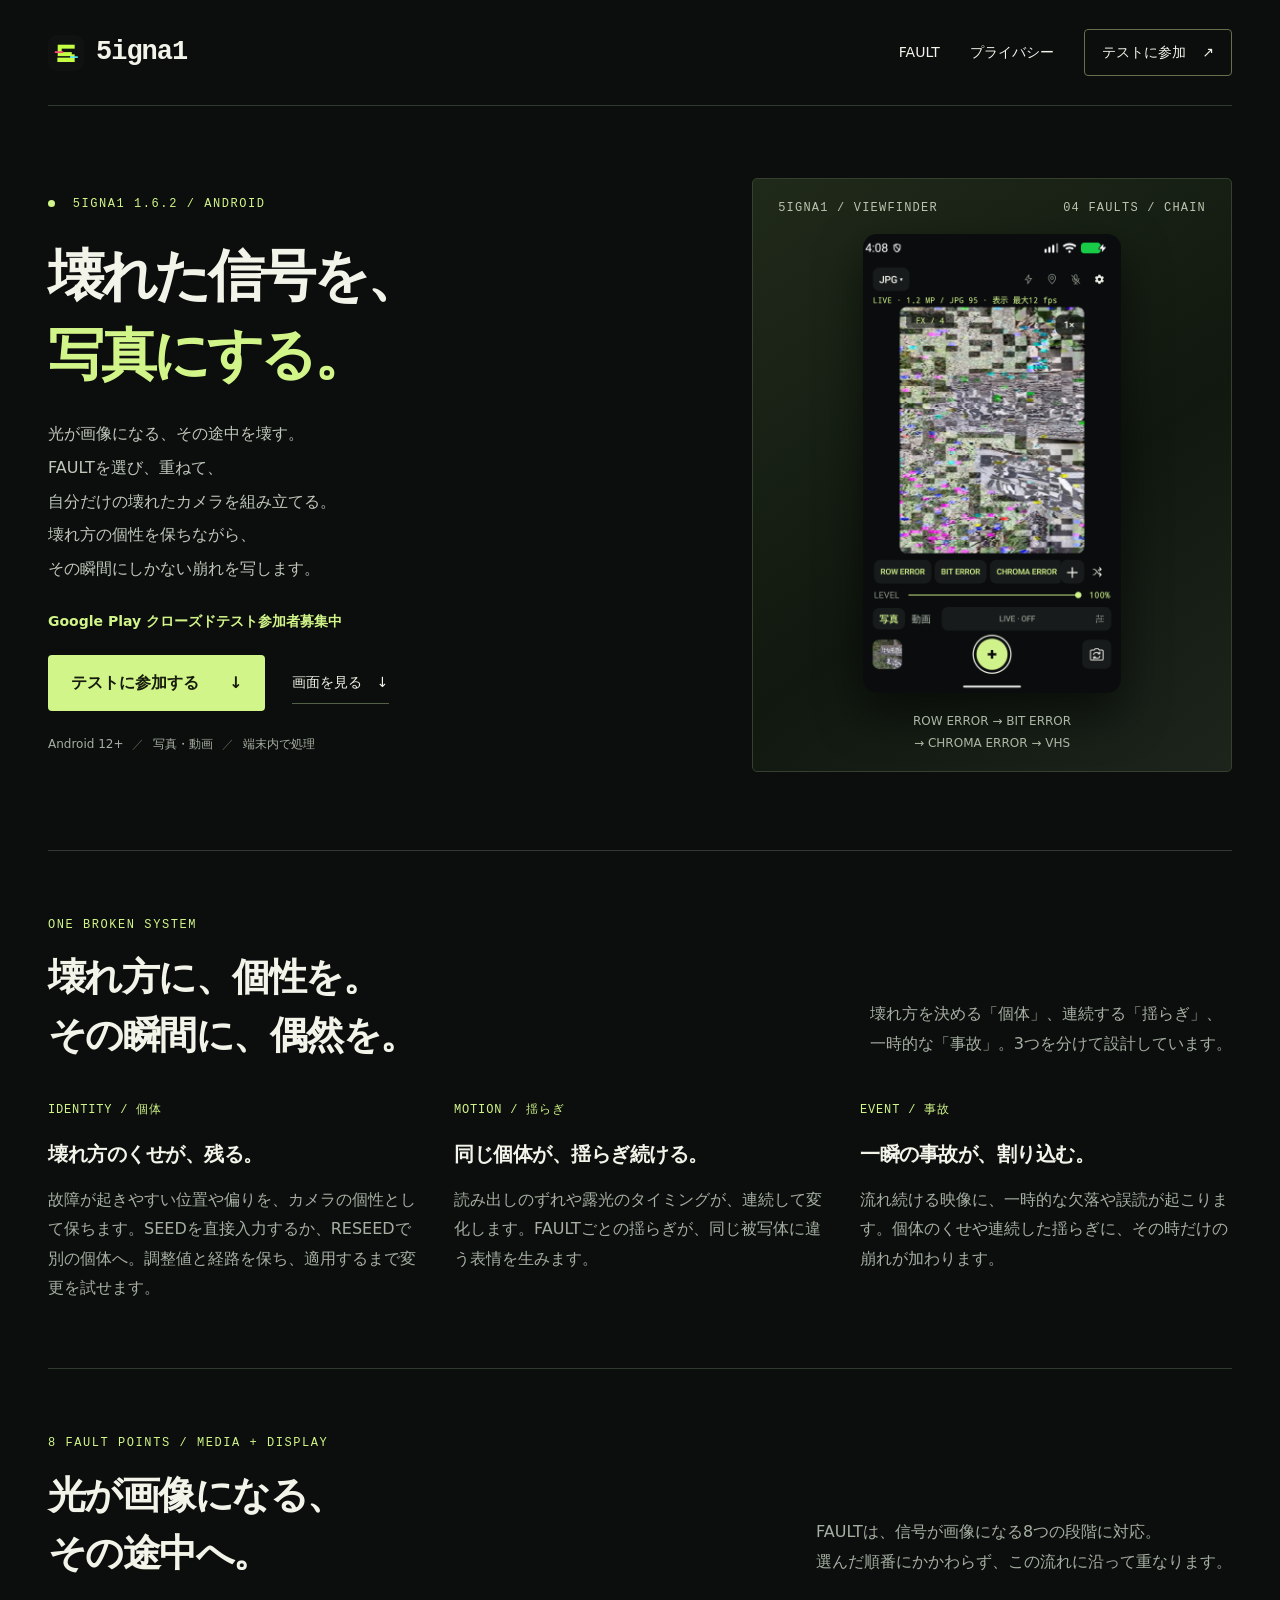
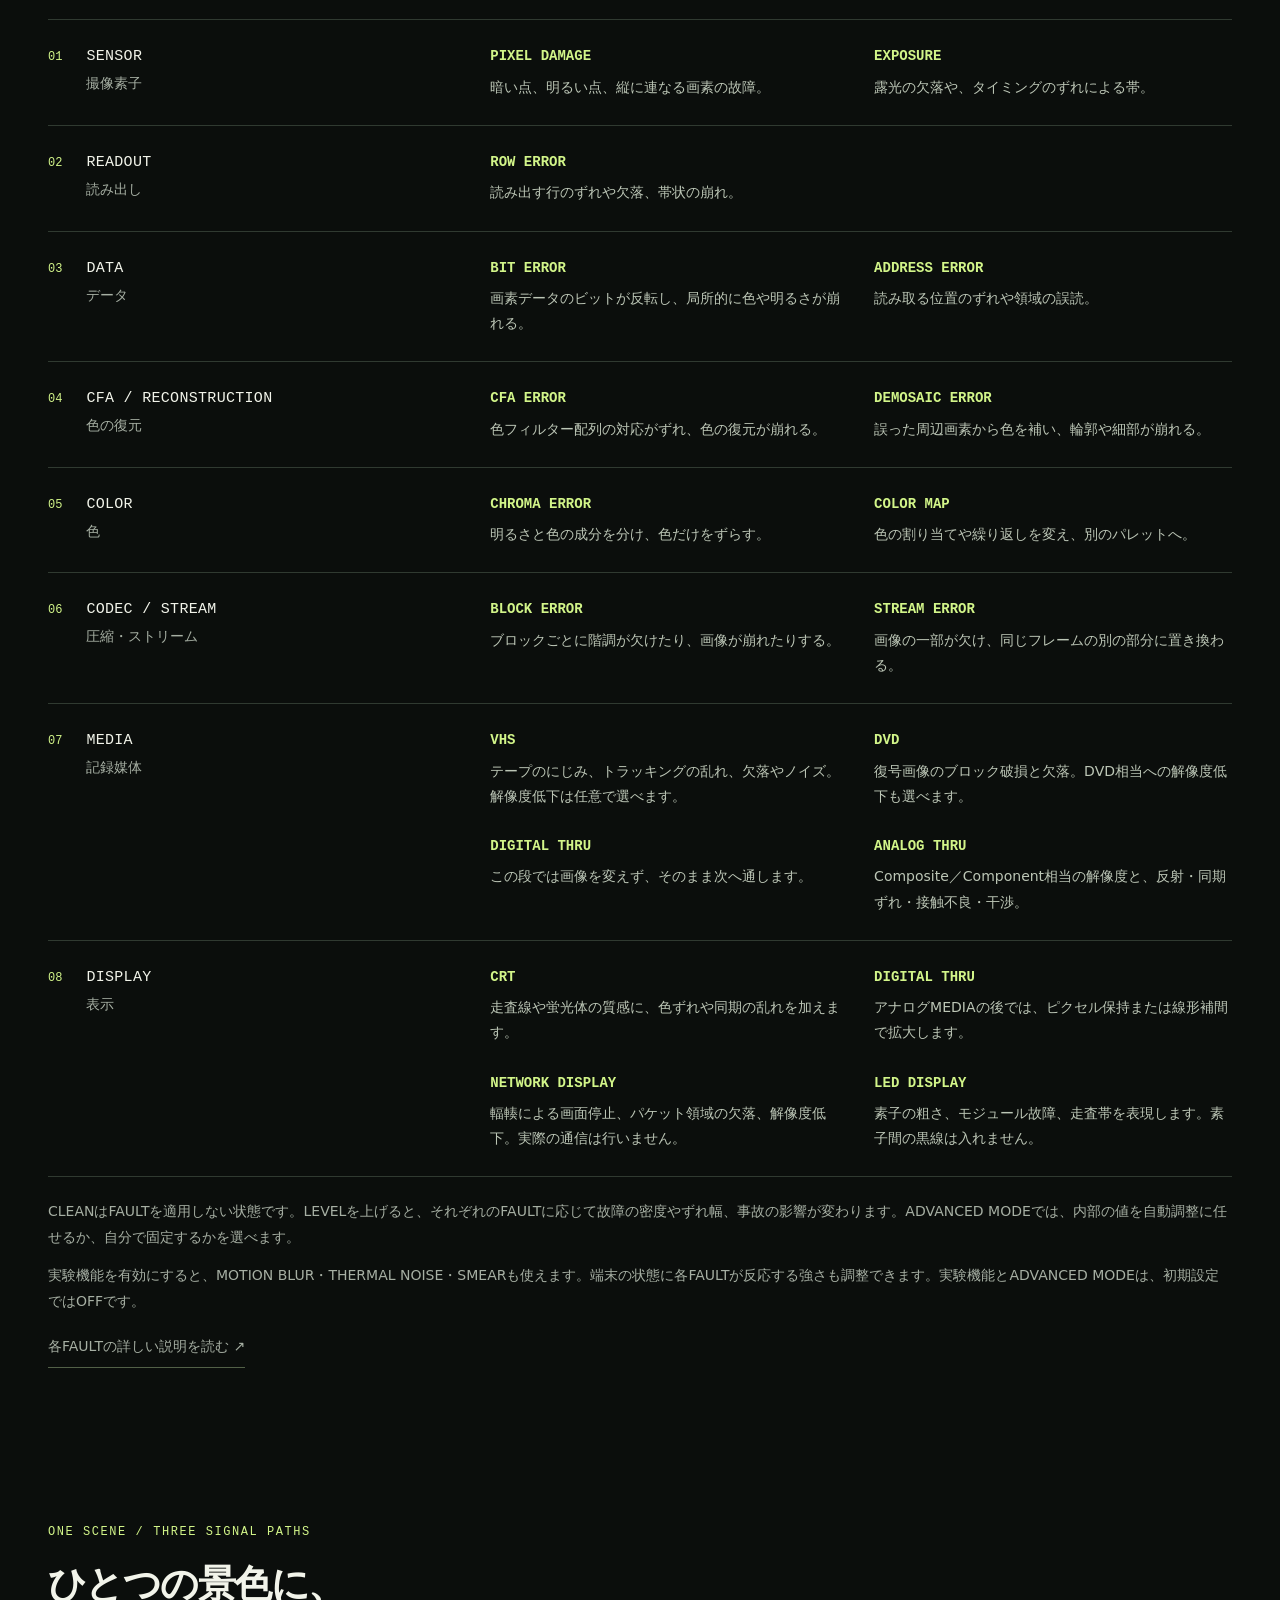
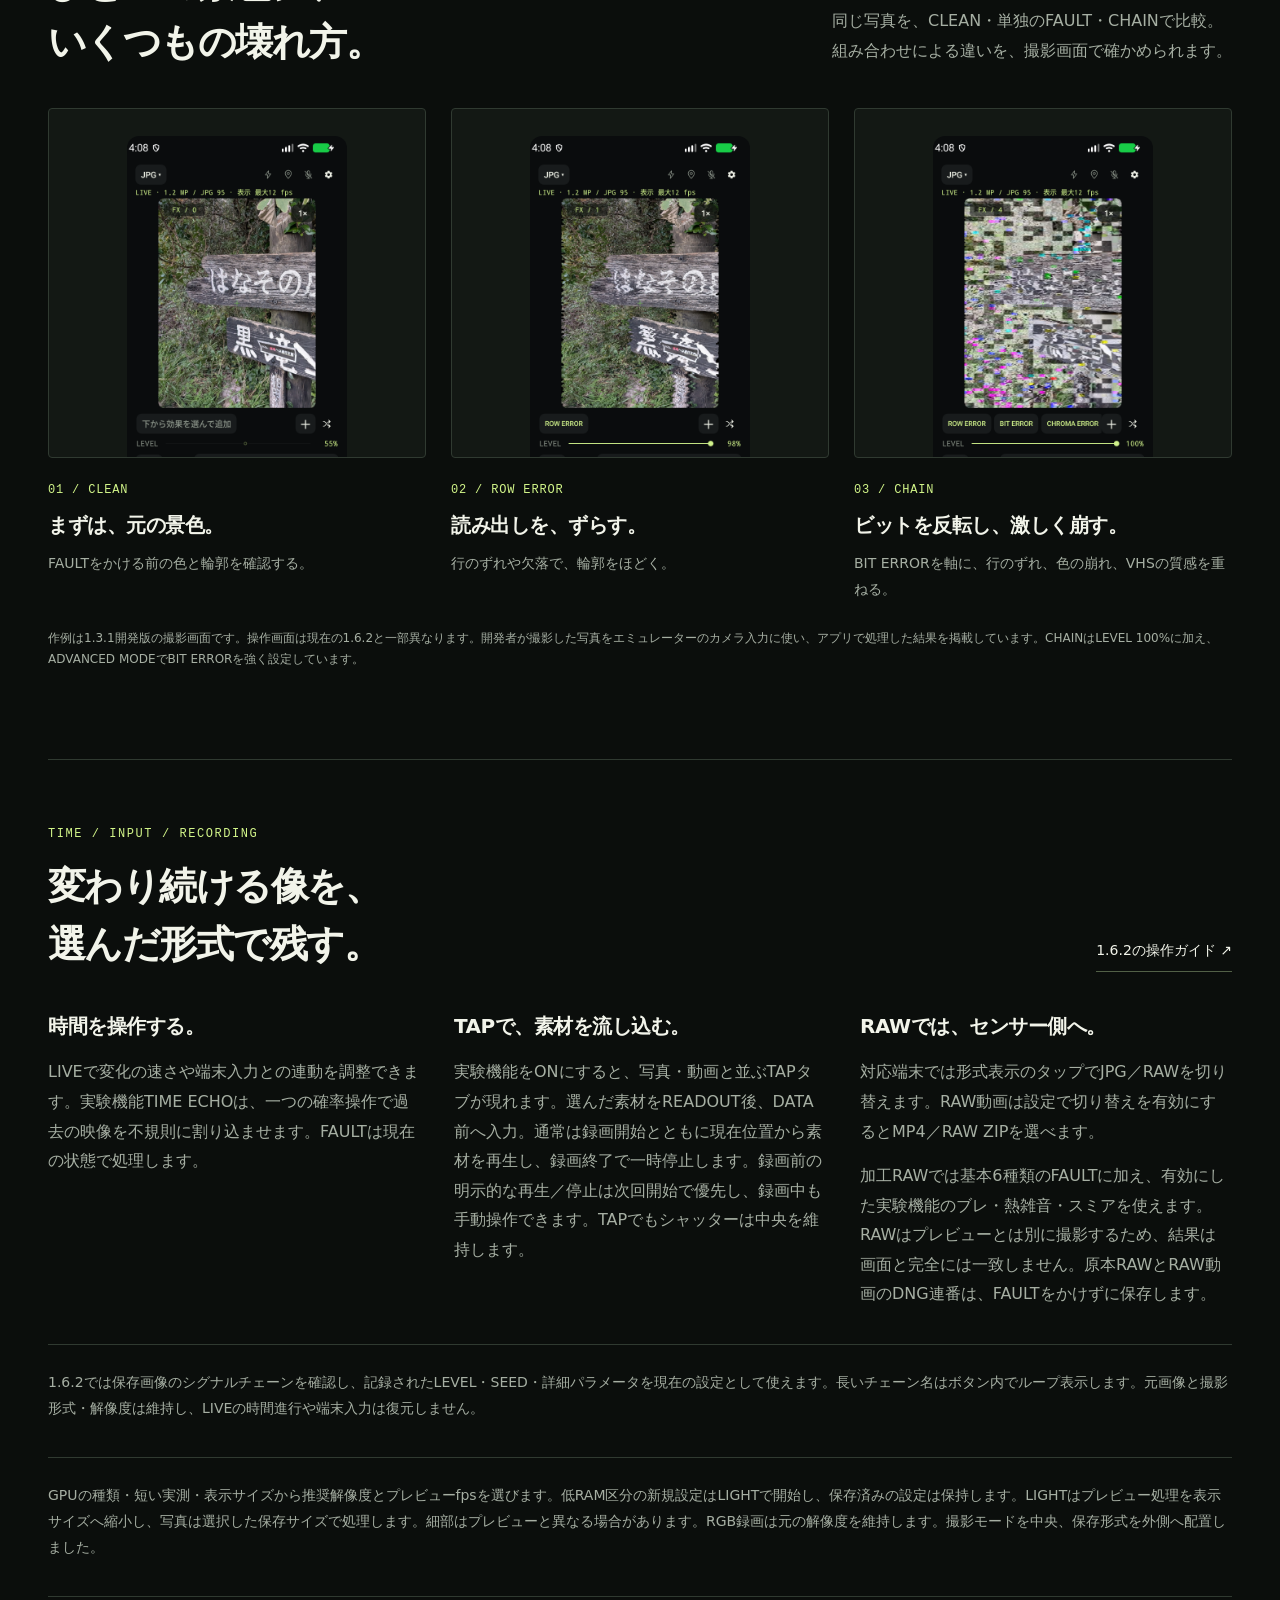
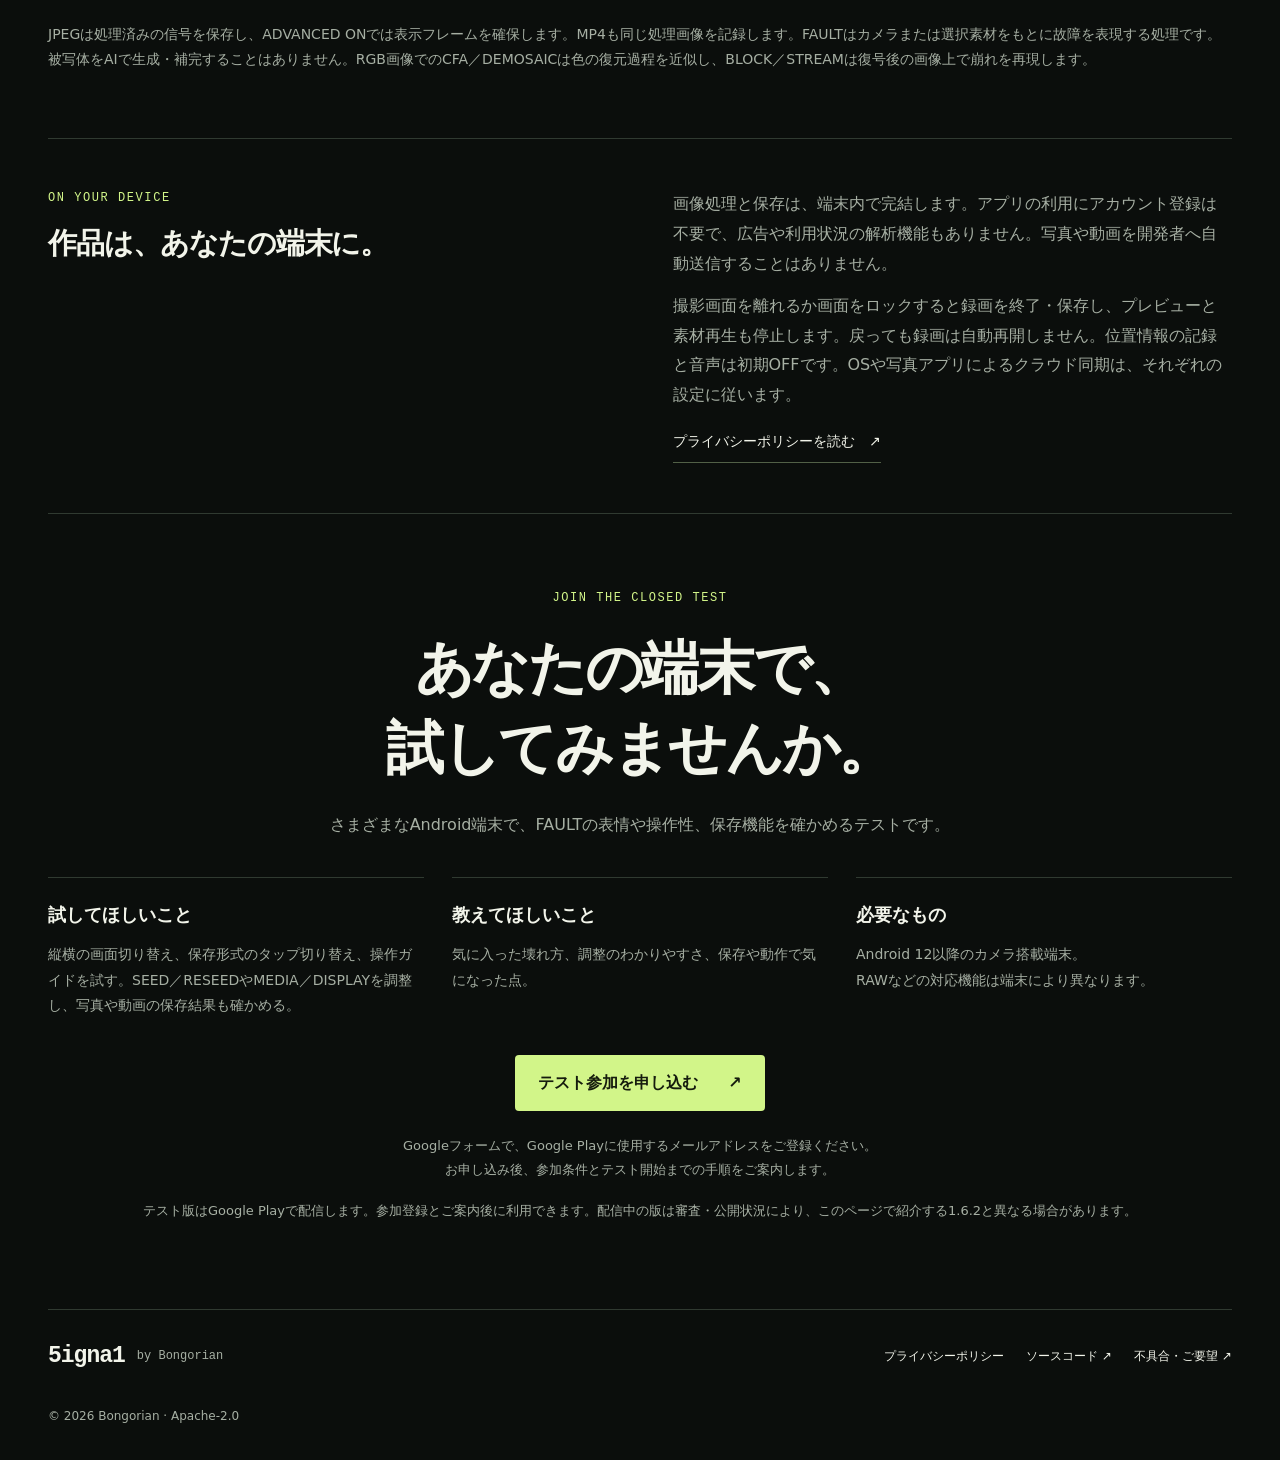
==== index.html @ 90adf9b1 "Update site for 1.6.2 saved signal reuse" ====
<!doctype html>
<html lang="ja">
<head>
<meta charset="utf-8"><meta name="viewport" content="width=device-width, initial-scale=1">
<title>5igna1 — グリッチカメラのテスター募集</title>
<meta name="description" content="5igna1は、光が画像になる過程の故障を組み合わせ、一瞬の崩れを写すAndroidカメラ。TAP素材入力、TIME ECHO、MEDIA／DISPLAYのモデルで、時間とともに変わる表情。Google Playクローズドテスト参加者募集中。">
<meta name="theme-color" content="#0b0e0c"><meta name="color-scheme" content="dark">
<link rel="canonical" href="https://bongorian.github.io/5igna1-release/"><link rel="icon" href="assets/icon.png">
<meta property="og:type" content="website"><meta property="og:locale" content="ja_JP"><meta property="og:title" content="5igna1 — グリッチカメラのテスター募集"><meta property="og:description" content="壊れた信号を、写真にする。FAULTを組み合わせ、一瞬の崩れを写すAndroidカメラ。クローズドテスト参加者募集中。"><meta property="og:url" content="https://bongorian.github.io/5igna1-release/">
<link rel="stylesheet" href="assets/site.css">
</head>
<body>
<a class="skip" href="#main">本文へ移動</a>
<header class="header wrap"><a class="brand" href="./" aria-label="5igna1 ホーム"><img src="assets/icon.png" width="36" height="36" alt=""><span>5igna1</span></a><nav aria-label="メインナビゲーション"><a href="#faults">FAULT</a><a href="privacy/">プライバシー</a><a class="nav-download" href="#join">テストに参加 <span aria-hidden="true">↗</span></a></nav></header>
<main id="main">
<section class="hero wrap" aria-labelledby="headline">
<div class="hero-copy"><p class="eyebrow"><span class="signal-dot" aria-hidden="true"></span> 5IGNA1 1.6.2 / ANDROID</p><h1 id="headline">壊れた信号を、<br><span>写真にする。</span></h1><p class="lead">光が画像になる、その途中を壊す。<br>FAULTを選び、重ねて、<br>自分だけの壊れたカメラを組み立てる。<br>壊れ方の個性を保ちながら、<br>その瞬間にしかない崩れを写します。</p><p class="recruit-intro">Google Play クローズドテスト参加者募集中</p><div class="hero-actions"><a class="button primary" href="#join">テストに参加する <span aria-hidden="true">↓</span></a><a class="text-link" href="#look">画面を見る <span aria-hidden="true">↓</span></a></div><p class="micro">Android 12+ <span>／</span> 写真・動画 <span>／</span> 端末内で処理</p></div>
<figure class="hero-visual"><div class="capture-label"><span>5IGNA1 / VIEWFINDER</span><span>04 FAULTS / CHAIN</span></div><img class="hero-screen" src="assets/03-chain.png" width="1080" height="1920" alt="5igna1の撮影画面。木製の案内板の写真にROW ERROR、BIT ERROR、CHROMA ERROR、VHSを重ね、色と輪郭が激しく崩れている" fetchpriority="high"><figcaption><span>ROW ERROR → BIT ERROR</span><br><span>→ CHROMA ERROR → VHS</span></figcaption></figure>
</section>
<section id="concept" class="concept wrap" aria-labelledby="concept-title"><div class="section-heading"><div><p class="eyebrow">ONE BROKEN SYSTEM</p><h2 id="concept-title">壊れ方に、個性を。<br>その瞬間に、偶然を。</h2></div><p>壊れ方を決める「個体」、連続する「揺らぎ」、<br>一時的な「事故」。3つを分けて設計しています。</p></div><div class="principles"><div><span class="shot-number">IDENTITY / 個体</span><h3>壊れ方のくせが、残る。</h3><p>故障が起きやすい位置や偏りを、カメラの個性として保ちます。SEEDを直接入力するか、RESEEDで別の個体へ。調整値と経路を保ち、適用するまで変更を試せます。</p></div><div><span class="shot-number">MOTION / 揺らぎ</span><h3>同じ個体が、揺らぎ続ける。</h3><p>読み出しのずれや露光のタイミングが、連続して変化します。FAULTごとの揺らぎが、同じ被写体に違う表情を生みます。</p></div><div><span class="shot-number">EVENT / 事故</span><h3>一瞬の事故が、割り込む。</h3><p>流れ続ける映像に、一時的な欠落や誤読が起こります。個体のくせや連続した揺らぎに、その時だけの崩れが加わります。</p></div></div></section><section id="faults" class="faults wrap" aria-labelledby="fault-title"><div class="section-heading"><div><p class="eyebrow">8 FAULT POINTS / MEDIA + DISPLAY</p><h2 id="fault-title">光が画像になる、<br>その途中へ。</h2></div><p>FAULTは、信号が画像になる8つの段階に対応。<br>選んだ順番にかかわらず、この流れに沿って重なります。</p></div><ol class="fault-list"><li><div class="fault-point"><span class="point-number">01</span><div><h3>SENSOR</h3><p>撮像素子</p></div></div><div class="fault-entries"><div class="fault-entry"><h4>PIXEL DAMAGE</h4><p>暗い点、明るい点、縦に連なる画素の故障。</p></div><div class="fault-entry"><h4>EXPOSURE</h4><p>露光の欠落や、タイミングのずれによる帯。</p></div></div></li><li><div class="fault-point"><span class="point-number">02</span><div><h3>READOUT</h3><p>読み出し</p></div></div><div class="fault-entries"><div class="fault-entry"><h4>ROW ERROR</h4><p>読み出す行のずれや欠落、帯状の崩れ。</p></div></div></li><li><div class="fault-point"><span class="point-number">03</span><div><h3>DATA</h3><p>データ</p></div></div><div class="fault-entries"><div class="fault-entry"><h4>BIT ERROR</h4><p>画素データのビットが反転し、局所的に色や明るさが崩れる。</p></div><div class="fault-entry"><h4>ADDRESS ERROR</h4><p>読み取る位置のずれや領域の誤読。</p></div></div></li><li><div class="fault-point"><span class="point-number">04</span><div><h3>CFA / RECONSTRUCTION</h3><p>色の復元</p></div></div><div class="fault-entries"><div class="fault-entry"><h4>CFA ERROR</h4><p>色フィルター配列の対応がずれ、色の復元が崩れる。</p></div><div class="fault-entry"><h4>DEMOSAIC ERROR</h4><p>誤った周辺画素から色を補い、輪郭や細部が崩れる。</p></div></div></li><li><div class="fault-point"><span class="point-number">05</span><div><h3>COLOR</h3><p>色</p></div></div><div class="fault-entries"><div class="fault-entry"><h4>CHROMA ERROR</h4><p>明るさと色の成分を分け、色だけをずらす。</p></div><div class="fault-entry"><h4>COLOR MAP</h4><p>色の割り当てや繰り返しを変え、別のパレットへ。</p></div></div></li><li><div class="fault-point"><span class="point-number">06</span><div><h3>CODEC / STREAM</h3><p>圧縮・ストリーム</p></div></div><div class="fault-entries"><div class="fault-entry"><h4>BLOCK ERROR</h4><p>ブロックごとに階調が欠けたり、画像が崩れたりする。</p></div><div class="fault-entry"><h4>STREAM ERROR</h4><p>画像の一部が欠け、同じフレームの別の部分に置き換わる。</p></div></div></li><li><div class="fault-point"><span class="point-number">07</span><div><h3>MEDIA</h3><p>記録媒体</p></div></div><div class="fault-entries"><div class="fault-entry"><h4>VHS</h4><p>テープのにじみ、トラッキングの乱れ、欠落やノイズ。解像度低下は任意で選べます。</p></div><div class="fault-entry"><h4>DVD</h4><p>復号画像のブロック破損と欠落。DVD相当への解像度低下も選べます。</p></div><div class="fault-entry"><h4>DIGITAL THRU</h4><p>この段では画像を変えず、そのまま次へ通します。</p></div><div class="fault-entry"><h4>ANALOG THRU</h4><p>Composite／Component相当の解像度と、反射・同期ずれ・接触不良・干渉。</p></div></div></li><li><div class="fault-point"><span class="point-number">08</span><div><h3>DISPLAY</h3><p>表示</p></div></div><div class="fault-entries"><div class="fault-entry"><h4>CRT</h4><p>走査線や蛍光体の質感に、色ずれや同期の乱れを加えます。</p></div><div class="fault-entry"><h4>DIGITAL THRU</h4><p>アナログMEDIAの後では、ピクセル保持または線形補間で拡大します。</p></div><div class="fault-entry"><h4>NETWORK DISPLAY</h4><p>輻輳による画面停止、パケット領域の欠落、解像度低下。実際の通信は行いません。</p></div><div class="fault-entry"><h4>LED DISPLAY</h4><p>素子の粗さ、モジュール故障、走査帯を表現します。素子間の黒線は入れません。</p></div></div></li></ol><div class="fault-notes"><p>CLEANはFAULTを適用しない状態です。LEVELを上げると、それぞれのFAULTに応じて故障の密度やずれ幅、事故の影響が変わります。ADVANCED MODEでは、内部の値を自動調整に任せるか、自分で固定するかを選べます。</p><p>実験機能を有効にすると、MOTION BLUR・THERMAL NOISE・SMEARも使えます。端末の状態に各FAULTが反応する強さも調整できます。実験機能とADVANCED MODEは、初期設定ではOFFです。</p><a class="text-link" href="https://github.com/Bongorian/5igna1-release/blob/main/docs/EFFECTS.ja.md">各FAULTの詳しい説明を読む ↗</a></div></section>
<section id="look" class="look wrap" aria-labelledby="look-title"><div class="section-heading"><div><p class="eyebrow">ONE SCENE / THREE SIGNAL PATHS</p><h2 id="look-title">ひとつの景色に、<br>いくつもの壊れ方。</h2></div><p>同じ写真を、CLEAN・単独のFAULT・CHAINで比較。<br>組み合わせによる違いを、撮影画面で確かめられます。</p></div><div class="shots">
<figure><div class="shot"><img src="assets/01-camera.png" width="1080" height="1920" loading="lazy" alt="FAULTを適用していないCLEANの撮影画面。草木に囲まれた木製の案内板"></div><figcaption><span class="shot-number">01 / CLEAN</span><h3>まずは、元の景色。</h3><p>FAULTをかける前の色と輪郭を確認する。</p></figcaption></figure>
<figure><div class="shot"><img src="assets/02-row.png" width="1080" height="1920" loading="lazy" alt="ROW ERRORで木製の案内板の文字や輪郭が横にずれた撮影画面"></div><figcaption><span class="shot-number">02 / ROW ERROR</span><h3>読み出しを、ずらす。</h3><p>行のずれや欠落で、輪郭をほどく。</p></figcaption></figure>
<figure><div class="shot"><img src="assets/03-chain.png" width="1080" height="1920" loading="lazy" alt="ROW ERRORにBIT ERROR、CHROMA ERROR、VHSを重ねた撮影画面"></div><figcaption><span class="shot-number">03 / CHAIN</span><h3>ビットを反転し、激しく崩す。</h3><p>BIT ERRORを軸に、行のずれ、色の崩れ、VHSの質感を重ねる。</p></figcaption></figure>
</div><p class="image-note">作例は1.3.1開発版の撮影画面です。操作画面は現在の1.6.2と一部異なります。開発者が撮影した写真をエミュレーターのカメラ入力に使い、アプリで処理した結果を掲載しています。CHAINはLEVEL 100%に加え、ADVANCED MODEでBIT ERRORを強く設定しています。</p></section>
<section id="recording" class="recording wrap" aria-labelledby="record-title"><div class="section-heading"><div><p class="eyebrow">TIME / INPUT / RECORDING</p><h2 id="record-title">変わり続ける像を、<br>選んだ形式で残す。</h2></div><a class="text-link" href="https://github.com/Bongorian/5igna1-release/blob/v1.6.2/docs/README.ja.md">1.6.2の操作ガイド ↗</a></div><div class="principles"><div><h3>時間を操作する。</h3><p>LIVEで変化の速さや端末入力との連動を調整できます。実験機能TIME ECHOは、一つの確率操作で過去の映像を不規則に割り込ませます。FAULTは現在の状態で処理します。</p></div><div><h3>TAPで、素材を流し込む。</h3><p>実験機能をONにすると、写真・動画と並ぶTAPタブが現れます。選んだ素材をREADOUT後、DATA前へ入力。通常は録画開始とともに現在位置から素材を再生し、録画終了で一時停止します。録画前の明示的な再生／停止は次回開始で優先し、録画中も手動操作できます。TAPでもシャッターは中央を維持します。</p></div><div><h3>RAWでは、センサー側へ。</h3><p>対応端末では形式表示のタップでJPG／RAWを切り替えます。RAW動画は設定で切り替えを有効にするとMP4／RAW ZIPを選べます。</p><p>加工RAWでは基本6種類のFAULTに加え、有効にした実験機能のブレ・熱雑音・スミアを使えます。RAWはプレビューとは別に撮影するため、結果は画面と完全には一致しません。原本RAWとRAW動画のDNG連番は、FAULTをかけずに保存します。</p></div></div><p class="model-note">1.6.2では保存画像のシグナルチェーンを確認し、記録されたLEVEL・SEED・詳細パラメータを現在の設定として使えます。長いチェーン名はボタン内でループ表示します。元画像と撮影形式・解像度は維持し、LIVEの時間進行や端末入力は復元しません。</p><p class="model-note">GPUの種類・短い実測・表示サイズから推奨解像度とプレビューfpsを選びます。低RAM区分の新規設定はLIGHTで開始し、保存済みの設定は保持します。LIGHTはプレビュー処理を表示サイズへ縮小し、写真は選択した保存サイズで処理します。細部はプレビューと異なる場合があります。RGB録画は元の解像度を維持します。撮影モードを中央、保存形式を外側へ配置しました。</p><p class="model-note">JPEGは処理済みの信号を保存し、ADVANCED ONでは表示フレームを確保します。MP4も同じ処理画像を記録します。FAULTはカメラまたは選択素材をもとに故障を表現する処理です。被写体をAIで生成・補完することはありません。RGB画像でのCFA／DEMOSAICは色の復元過程を近似し、BLOCK／STREAMは復号後の画像上で崩れを再現します。</p></section>
<section class="private wrap" aria-labelledby="private-title"><div><p class="eyebrow">ON YOUR DEVICE</p><h2 id="private-title">作品は、あなたの端末に。</h2></div><div><p>画像処理と保存は、端末内で完結します。アプリの利用にアカウント登録は不要で、広告や利用状況の解析機能もありません。写真や動画を開発者へ自動送信することはありません。</p><p>撮影画面を離れるか画面をロックすると録画を終了・保存し、プレビューと素材再生も停止します。戻っても録画は自動再開しません。位置情報の記録と音声は初期OFFです。OSや写真アプリによるクラウド同期は、それぞれの設定に従います。</p><a class="text-link" href="privacy/">プライバシーポリシーを読む <span aria-hidden="true">↗</span></a></div></section>
<section id="join" class="download wrap" aria-labelledby="join-title"><p class="eyebrow">JOIN THE CLOSED TEST</p><h2 id="join-title">あなたの端末で、<br>試してみませんか。</h2><p>さまざまなAndroid端末で、FAULTの表情や操作性、保存機能を確かめるテストです。</p><div class="test-details"><div><h3>試してほしいこと</h3><p>縦横の画面切り替え、保存形式のタップ切り替え、操作ガイドを試す。SEED／RESEEDやMEDIA／DISPLAYを調整し、写真や動画の保存結果も確かめる。</p></div><div><h3>教えてほしいこと</h3><p>気に入った壊れ方、調整のわかりやすさ、保存や動作で気になった点。</p></div><div><h3>必要なもの</h3><p>Android 12以降のカメラ搭載端末。<br>RAWなどの対応機能は端末により異なります。</p></div></div><a class="button primary" href="https://docs.google.com/forms/d/e/1FAIpQLSe3DG5H0_nYEP9pk1v1bQU3BytAQWtgAYScoBTCsI9YMPtdsA/viewform">テスト参加を申し込む <span aria-hidden="true">↗</span></a><p class="download-help">Googleフォームで、Google Playに使用するメールアドレスをご登録ください。<br>お申し込み後、参加条件とテスト開始までの手順をご案内します。</p><p class="distribution-note">テスト版はGoogle Playで配信します。参加登録とご案内後に利用できます。配信中の版は審査・公開状況により、このページで紹介する1.6.2と異なる場合があります。</p></section>
</main>
<footer class="footer wrap"><a class="brand" href="./">5igna1<span class="by">by Bongorian</span></a><nav aria-label="フッターナビゲーション"><a href="privacy/">プライバシーポリシー</a><a href="https://github.com/Bongorian/5igna1-release">ソースコード ↗</a><a href="https://github.com/Bongorian/5igna1-release/issues">不具合・ご要望 ↗</a></nav><p>© 2026 Bongorian · <a href="https://github.com/Bongorian/5igna1-release/blob/main/LICENSE">Apache-2.0</a></p></footer>
</body></html>
---- assets/site.css ----
:root{color-scheme:dark;--bg:#0b0e0c;--surface:#131814;--line:#303a31;--text:#f2f4ea;--muted:#a6afa3;--accent:#d2f589;--mono:ui-monospace,SFMono-Regular,Consolas,monospace}*{box-sizing:border-box}html{scroll-behavior:smooth;scroll-padding-top:35px}body{margin:0;background:var(--bg);color:var(--text);font-family:Inter,"Noto Sans JP","Hiragino Kaku Gothic ProN","Yu Gothic",system-ui,sans-serif;font-size:16px;line-height:1.85;-webkit-font-smoothing:antialiased}a{color:inherit;text-decoration:none}a:focus-visible,summary:focus-visible{outline:2px solid var(--accent);outline-offset:6px}a:hover{color:var(--accent)}p,h1,h2,h3,figure{margin:0}img{display:block;max-width:100%;height:auto}.wrap{width:min(1184px,calc(100% - 96px));margin-inline:auto}.header{min-height:106px;display:flex;align-items:center;justify-content:space-between;gap:24px;border-bottom:1px solid var(--line)}.brand{display:flex;align-items:center;gap:12px;font:600 27px/1.2 var(--mono);letter-spacing:-1px}.brand img{border-radius:9px}.header nav,.footer nav{display:flex;align-items:center;gap:30px;font-size:14px}.nav-download{padding:10px 17px;border:1px solid #65704f;border-radius:4px}.nav-download span{margin-left:12px}.hero{display:grid;grid-template-columns:1.15fr .85fr;align-items:center;gap:55px;padding-block:72px 78px}.eyebrow{font:500 12px/1.6 var(--mono);letter-spacing:.13em;color:var(--accent)}.signal-dot{display:inline-block;width:7px;height:7px;border-radius:50%;background:var(--accent);margin-right:9px}.hero h1{font-size:clamp(38px,4.4vw,65px);line-height:1.4;letter-spacing:-.06em;margin:23px 0}.hero h1 span{color:var(--accent)}.lead{font-size:16px;line-height:2.1;color:#c0c8bc}.hero-actions{display:flex;align-items:center;gap:27px;margin-top:34px}.button{display:inline-flex;align-items:center;justify-content:space-between;gap:30px;padding:16px 23px;border-radius:4px;font-size:16px;font-weight:700;min-height:56px;line-height:1.5}.primary{background:var(--accent);color:#151b0d}.primary:hover{background:#e2ffaf;color:#151b0d;transform:translateY(-2px)}.button{transition:transform .2s,background .2s}.text-link{font-size:14px;display:inline-block;border-bottom:1px solid #526047;padding-block:7px}.text-link span{margin-left:10px}.micro{font-size:12px;color:var(--muted);margin-top:22px}.micro span{color:#53604d;margin-inline:5px}.hero-visual{background:linear-gradient(145deg,#202a1a,#10180f 58%,#1c241c);border:1px solid #35412e;border-radius:5px;padding:20px 25px 17px;position:relative}.capture-label{display:flex;justify-content:space-between;font:12px/1.5 var(--mono);color:#bbc4ae;letter-spacing:.1em;margin-bottom:17px}.hero-screen{width:258px;margin:auto;border-radius:14px;box-shadow:0 20px 45px #0008}.hero-visual figcaption{font-size:12px;color:#abb7a4;text-align:center;margin-top:17px}.manifesto{padding-block:50px;border-block:1px solid var(--line);display:grid;grid-template-columns:1fr 1fr;gap:70px}.manifesto>p{font-size:28px;font-weight:500;line-height:1.8;letter-spacing:-.025em}.manifesto strong{font-weight:500}.manifesto div{color:var(--muted);font-size:16px}.manifesto div p+p{margin-top:18px}.look,.how{padding-block:90px}.section-heading{display:flex;justify-content:space-between;align-items:end;gap:35px;margin-bottom:38px}h2{font-size:clamp(28px,3vw,41px);line-height:1.5;letter-spacing:-.04em;font-weight:600}.section-heading h2{margin-top:13px}.section-heading>p{font-size:16px;color:var(--muted);padding-bottom:5px}.shots{display:grid;grid-template-columns:repeat(3,minmax(0,1fr));gap:25px}.shot{padding:27px 20px 0;background:var(--surface);border:1px solid var(--line);border-radius:4px;overflow:hidden;height:350px}.shot img{width:220px;margin:0 auto;border-radius:12px 12px 0 0}.shot-number{font:12px/1.6 var(--mono);color:var(--accent);letter-spacing:.07em;display:block;margin:23px 0 7px}.shots h3,.steps h3{font-size:20px;font-weight:600;letter-spacing:-.025em}.shots figcaption p{font-size:14px;color:var(--muted);margin-top:7px}.image-note{font-size:12px;line-height:1.7;color:var(--muted);margin-top:25px}.how{border-top:1px solid var(--line);padding-top:65px}.steps{list-style:none;padding:0;margin:0;display:grid;grid-template-columns:repeat(3,minmax(0,1fr));gap:35px}.steps li{border-top:1px solid var(--line);padding-top:21px}.step-number{font:13px var(--mono);color:var(--accent);display:block;margin-bottom:25px}.steps p{font-size:16px;color:var(--muted);margin-top:13px;max-width:31ch}.private{display:grid;grid-template-columns:1fr 1fr;gap:65px;border-top:1px solid var(--line);padding-block:50px}.private h2{font-size:29px;margin-top:13px}.private>div>p:not(.eyebrow){color:var(--muted);font-size:16px;margin-bottom:13px}.download{text-align:center;border-top:1px solid var(--line);padding-block:75px 85px}.download h2{font-size:clamp(36px,4.5vw,59px);margin:20px 0;line-height:1.4}.download>p:not(.eyebrow){color:var(--muted);font-size:16px}.download .button{margin-block:26px 23px}.download .download-help,.download .distribution-note{font-size:13px!important}.download-help a{border-bottom:1px solid #526047}.download-help span{margin:0 9px}.distribution-note{margin-top:17px}.footer{border-top:1px solid var(--line);padding-block:33px;display:flex;align-items:center;gap:35px;flex-wrap:wrap}.footer .brand{font-size:23px}.by{font:12px/1.5 var(--mono);color:var(--muted);letter-spacing:0}.footer nav{margin-left:auto;gap:22px;font-size:12px}.footer>p{width:100%;font-size:12px;color:var(--muted)}.skip{position:absolute;left:20px;top:-100px;padding:12px 20px;z-index:5;background:var(--accent);color:var(--bg)}.skip:focus{top:10px}.mobile-only{display:none}.policy{max-width:800px;margin:65px auto 90px;padding-inline:24px}.policy h1{font-size:clamp(29px,4vw,45px);line-height:1.5;letter-spacing:-.04em;margin:15px 0 20px}.policy h2{font-size:23px;margin:38px 0 12px}.policy p{margin:12px 0;color:#c5cdbf}.policy a{color:var(--accent);text-decoration:underline;text-underline-offset:4px}.policy nav{display:flex;gap:25px;flex-wrap:wrap;font-size:14px}.policy .meta{font-size:14px;color:var(--muted)}.policy .policy-back{margin-top:48px;padding-top:25px;border-top:1px solid var(--line)}.policy-summary{padding:20px 25px;border-left:2px solid var(--accent);background:var(--surface);margin:30px 0}.policy-summary p{margin:0}
@media(min-width:1450px){.hero{gap:90px}.hero-screen{width:275px}}
@media(max-width:1000px){.wrap{width:calc(100% - 56px)}.hero{gap:28px}.hero h1{font-size:43px}.lead{font-size:16px}.hero-actions{gap:18px;flex-wrap:wrap}.hero-visual{padding-inline:16px}.hero-screen{width:235px}.hero .wide-only{display:none}.manifesto{gap:35px}.manifesto>p{font-size:25px}.shot{height:310px;padding-inline:15px}.private{gap:30px}.private h2{font-size:26px}.footer nav{margin-left:0}}
@media(max-width:700px){.wrap{width:calc(100% - 40px)}.header{min-height:83px;gap:10px}.brand{font-size:23px;gap:8px}.brand img{width:30px;height:30px}.header nav{gap:15px;font-size:12px}.header nav>a:first-child{display:none}.nav-download{padding:8px 10px}.nav-download span{display:none}.hero{grid-template-columns:1fr;padding-block:43px 40px;gap:37px}.hero h1{font-size:clamp(35px,9.3vw,58px);margin:20px 0}.hero .eyebrow{font-size:12px}.lead{font-size:16px;line-height:2}.hero-actions{margin-top:27px;gap:23px}.button{font-size:14px;padding:16px 20px;gap:22px}.micro{font-size:12px;line-height:1.8}.hero-visual{padding:17px 20px 18px}.hero-screen{width:min(64%,258px)}.capture-label{font-size:12px}.manifesto{grid-template-columns:1fr;padding-block:33px;gap:20px}.manifesto>p{font-size:25px;line-height:1.7}.manifesto div{font-size:16px}.mobile-only{display:block}.look,.how{padding-block:50px}.section-heading{align-items:start;flex-direction:column;gap:20px;margin-bottom:28px}.section-heading>p{font-size:14px}.shots{grid-template-columns:1fr;gap:30px}.shots figure{display:grid;grid-template-columns:minmax(0,1fr) minmax(0,1fr);gap:20px;align-items:center}.shot{height:290px;padding:13px 12px 0}.shot img{width:175px}.shot-number{font-size:12px;margin-top:0}.shots h3{font-size:18px;line-height:1.6}.shots figcaption p{font-size:13px}.image-note{font-size:12px}.steps{grid-template-columns:1fr;gap:24px}.steps li{position:relative;padding-left:46px;padding-top:22px}.step-number{position:absolute;left:0;top:28px}.steps p{max-width:none;font-size:16px;margin-top:7px}.steps h3{font-size:20px}.private{grid-template-columns:1fr;gap:20px;padding-block:35px}.private h2{font-size:27px}.private>div>p:not(.eyebrow){font-size:16px}.download{padding-block:52px}.download .button{font-size:13px;gap:16px}.download .download-help{font-size:12px!important}.footer{gap:24px;padding-block:26px}.footer nav{flex-wrap:wrap;gap:16px}.footer .brand{width:100%}.policy{margin-block:40px 65px}.policy h2{font-size:22px}}
@media(prefers-reduced-motion:reduce){html{scroll-behavior:auto}.button{transition:none}.primary:hover{transform:none}}
@media(max-width:400px){.header .brand img{display:none}.header nav{gap:12px}.header .brand{font-size:22px}.download .button{padding-inline:14px;gap:10px;font-size:12px}}

.recruit-intro{font-size:14px;font-weight:600;color:var(--accent);margin-top:24px}.hero .hero-actions{margin-top:20px}.test-details{display:grid;grid-template-columns:repeat(3,minmax(0,1fr));gap:28px;text-align:left;margin:38px 0 10px}.test-details>div{border-top:1px solid var(--line);padding-top:20px}.test-details h3{font-size:18px;margin-bottom:10px}.test-details p{font-size:14px;color:var(--muted)}@media(max-width:700px){.test-details{grid-template-columns:1fr;gap:23px}.test-details p{font-size:16px}.recruit-intro{font-size:13px}}
.concept,.faults,.recording{padding-block:65px;border-top:1px solid var(--line)}.principles{display:grid;grid-template-columns:repeat(3,minmax(0,1fr));gap:34px}.principles h3{font-size:20px;line-height:1.6;letter-spacing:-.025em}.principles p{font-size:16px;color:var(--muted);margin-top:15px}.principles .shot-number{margin-top:0;margin-bottom:17px}.fault-list{list-style:none;margin:0;padding:0}.fault-list>li{display:grid;grid-template-columns:.9fr 1.6fr;gap:25px;padding-block:25px;border-top:1px solid var(--line)}.fault-point{display:flex;gap:24px;align-items:baseline}.point-number{font:12px var(--mono);color:var(--accent)}.fault-point h3{font:500 15px/1.6 var(--mono);letter-spacing:.02em}.fault-point p{font-size:14px;color:var(--muted);margin-top:2px}.fault-entries{display:grid;grid-template-columns:1fr 1fr;gap:26px}.fault-entry h4{font:600 14px/1.6 var(--mono);color:var(--accent);margin:0 0 7px}.fault-entry p{font-size:14px;color:#bcc6b6;margin:0;line-height:1.8}.fault-notes{border-top:1px solid var(--line);padding-top:22px;font-size:14px;color:var(--muted);display:grid;gap:12px}.fault-notes a{justify-self:start}.model-note{margin-top:35px;padding-top:25px;border-top:1px solid var(--line);font-size:14px;color:var(--muted)}.image-note a{text-decoration:underline;text-underline-offset:3px}@media(max-width:700px){.concept,.faults,.recording{padding-block:45px}.principles{grid-template-columns:1fr;gap:30px}.principles p{margin-top:9px}.fault-list>li{grid-template-columns:1fr;gap:18px}.fault-point{gap:16px}.fault-entries{padding-left:33px;gap:20px;grid-template-columns:1fr}.fault-entry p{font-size:15px}.fault-entries h4{font-size:14px}.fault-notes{font-size:14px}.principles .shot-number{margin-bottom:8px}}
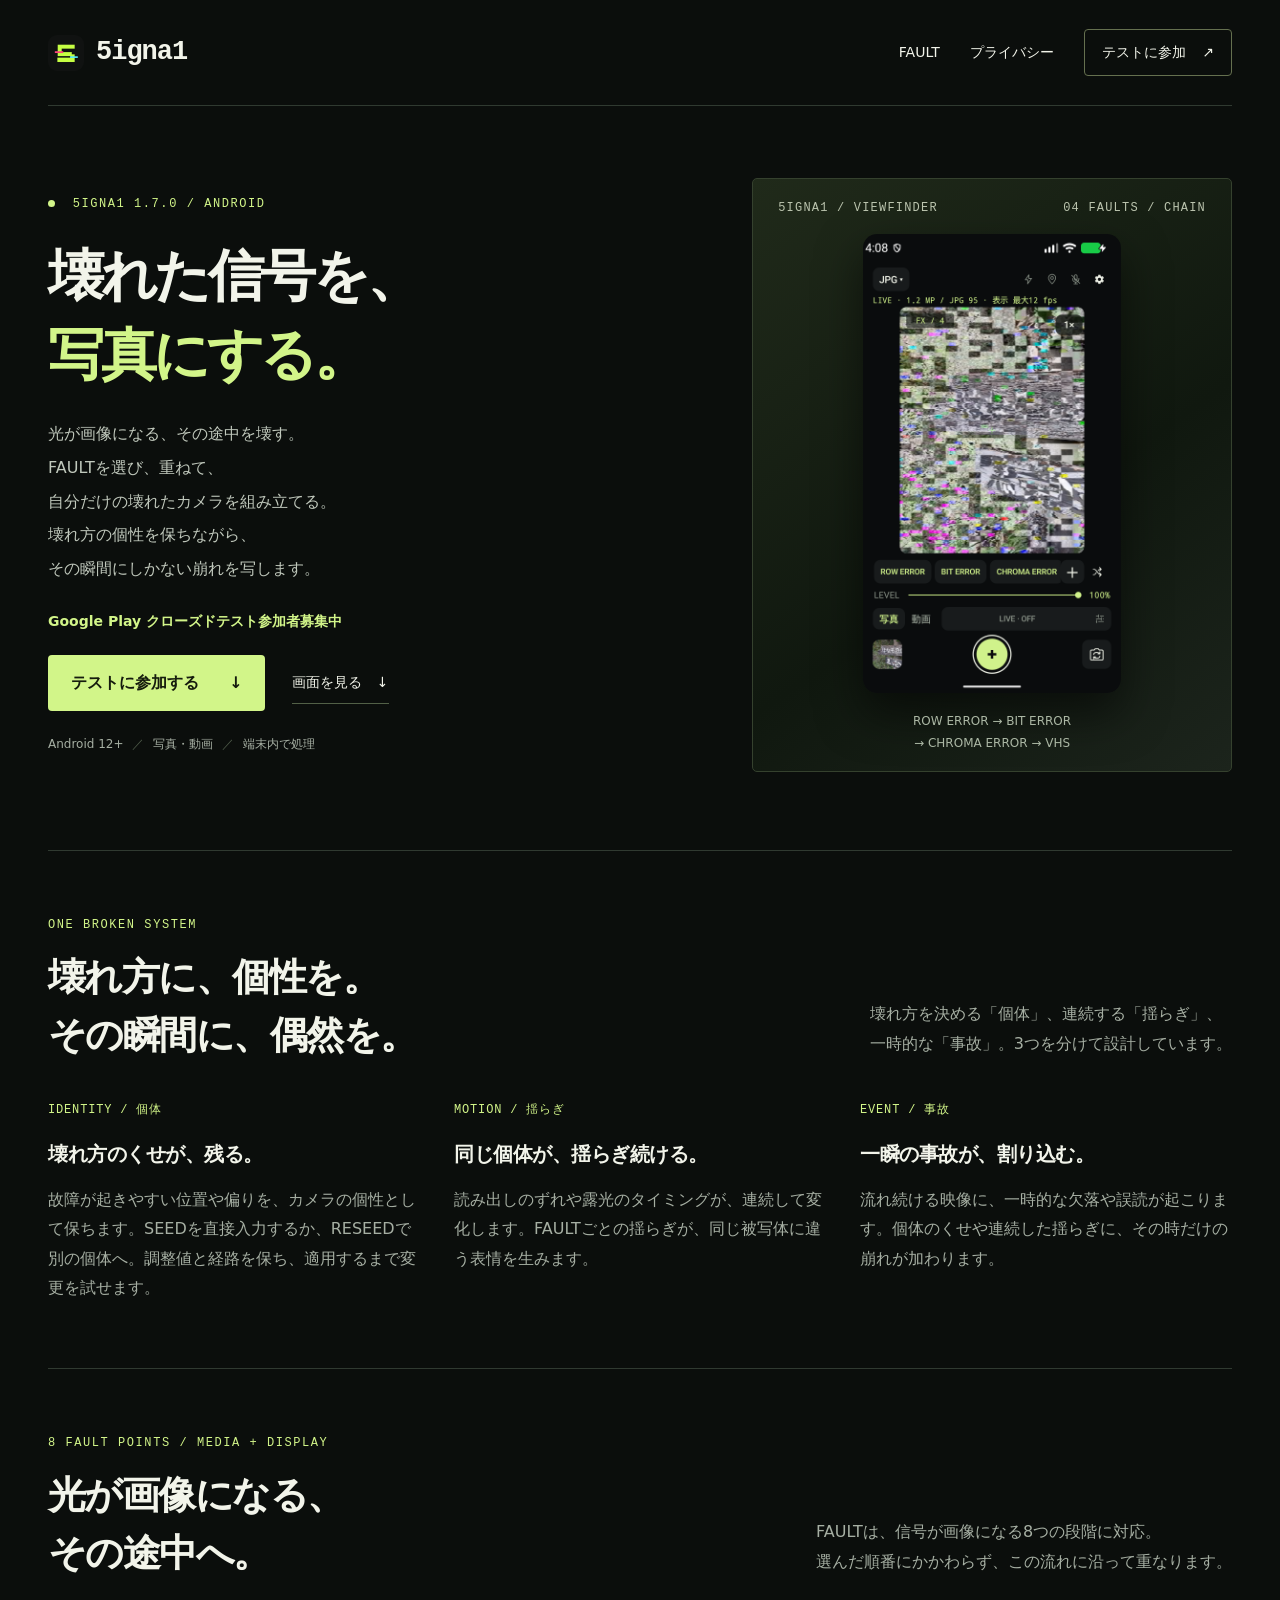
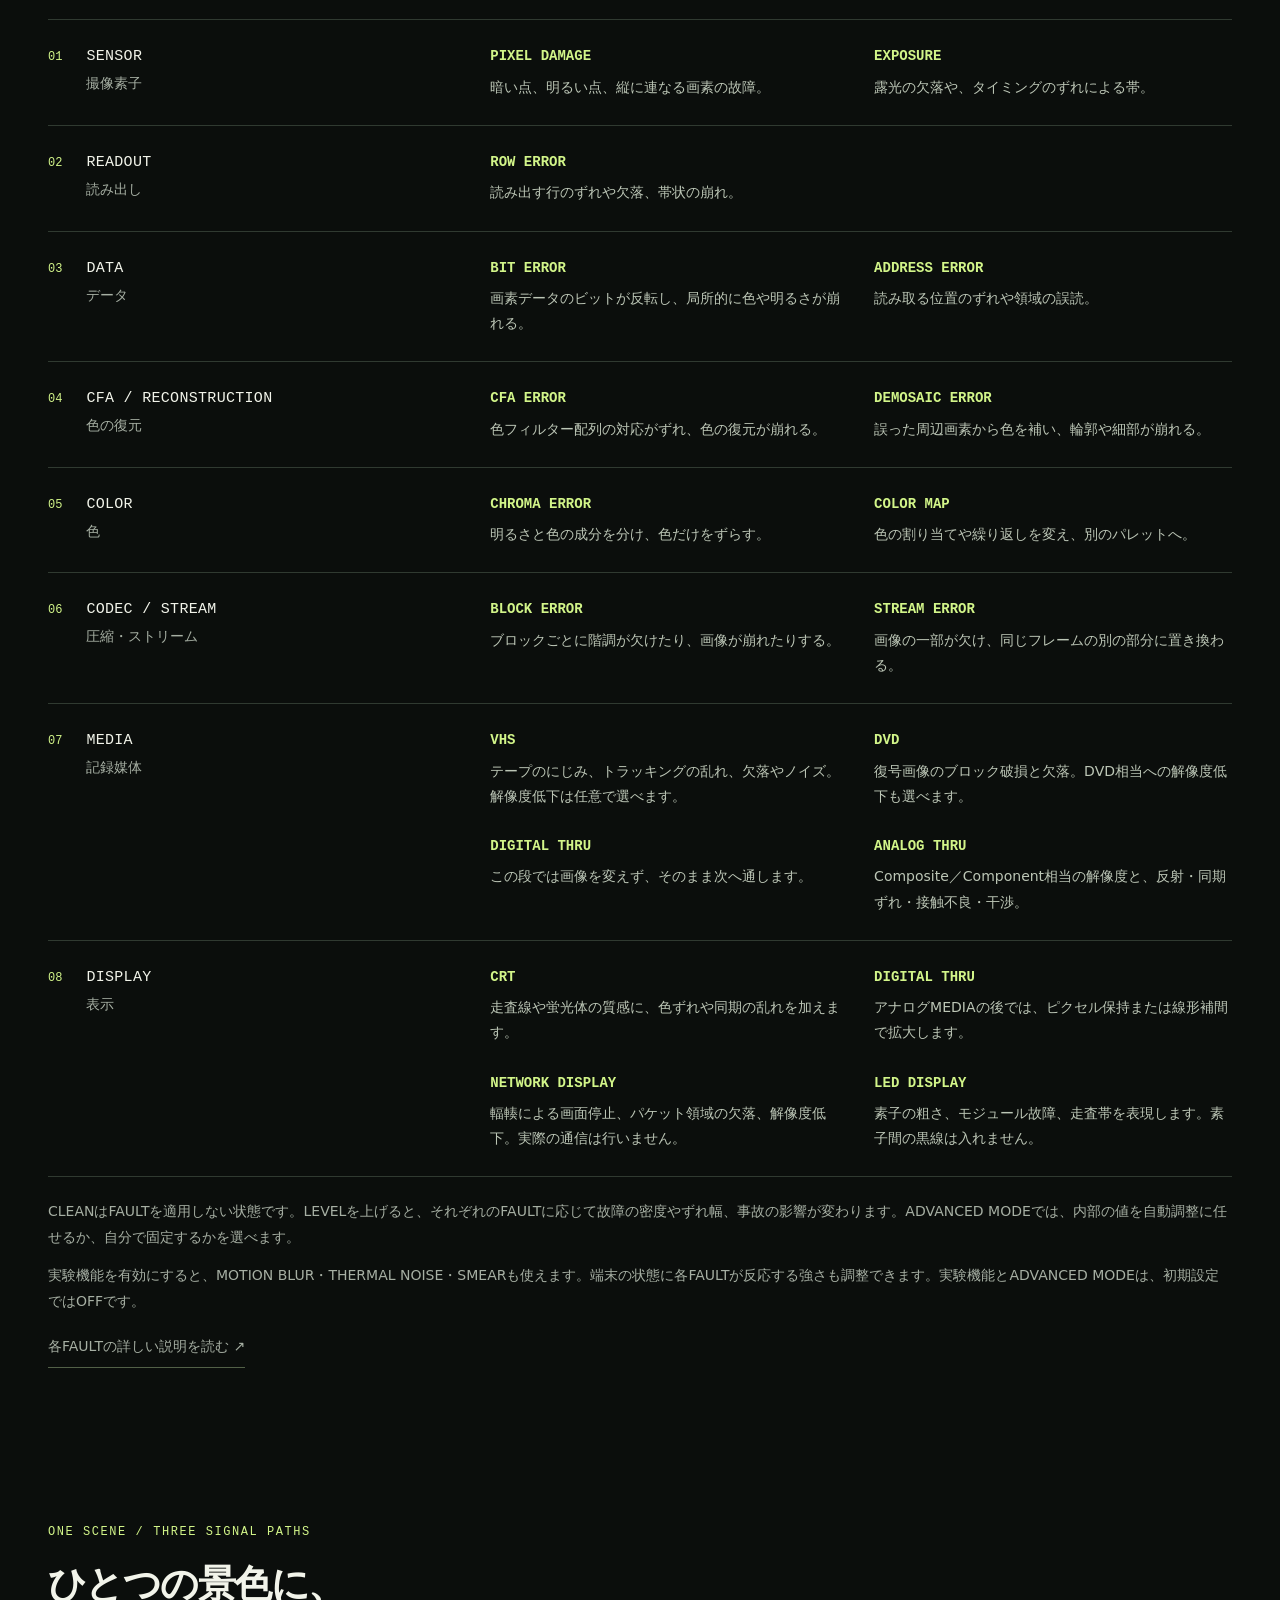
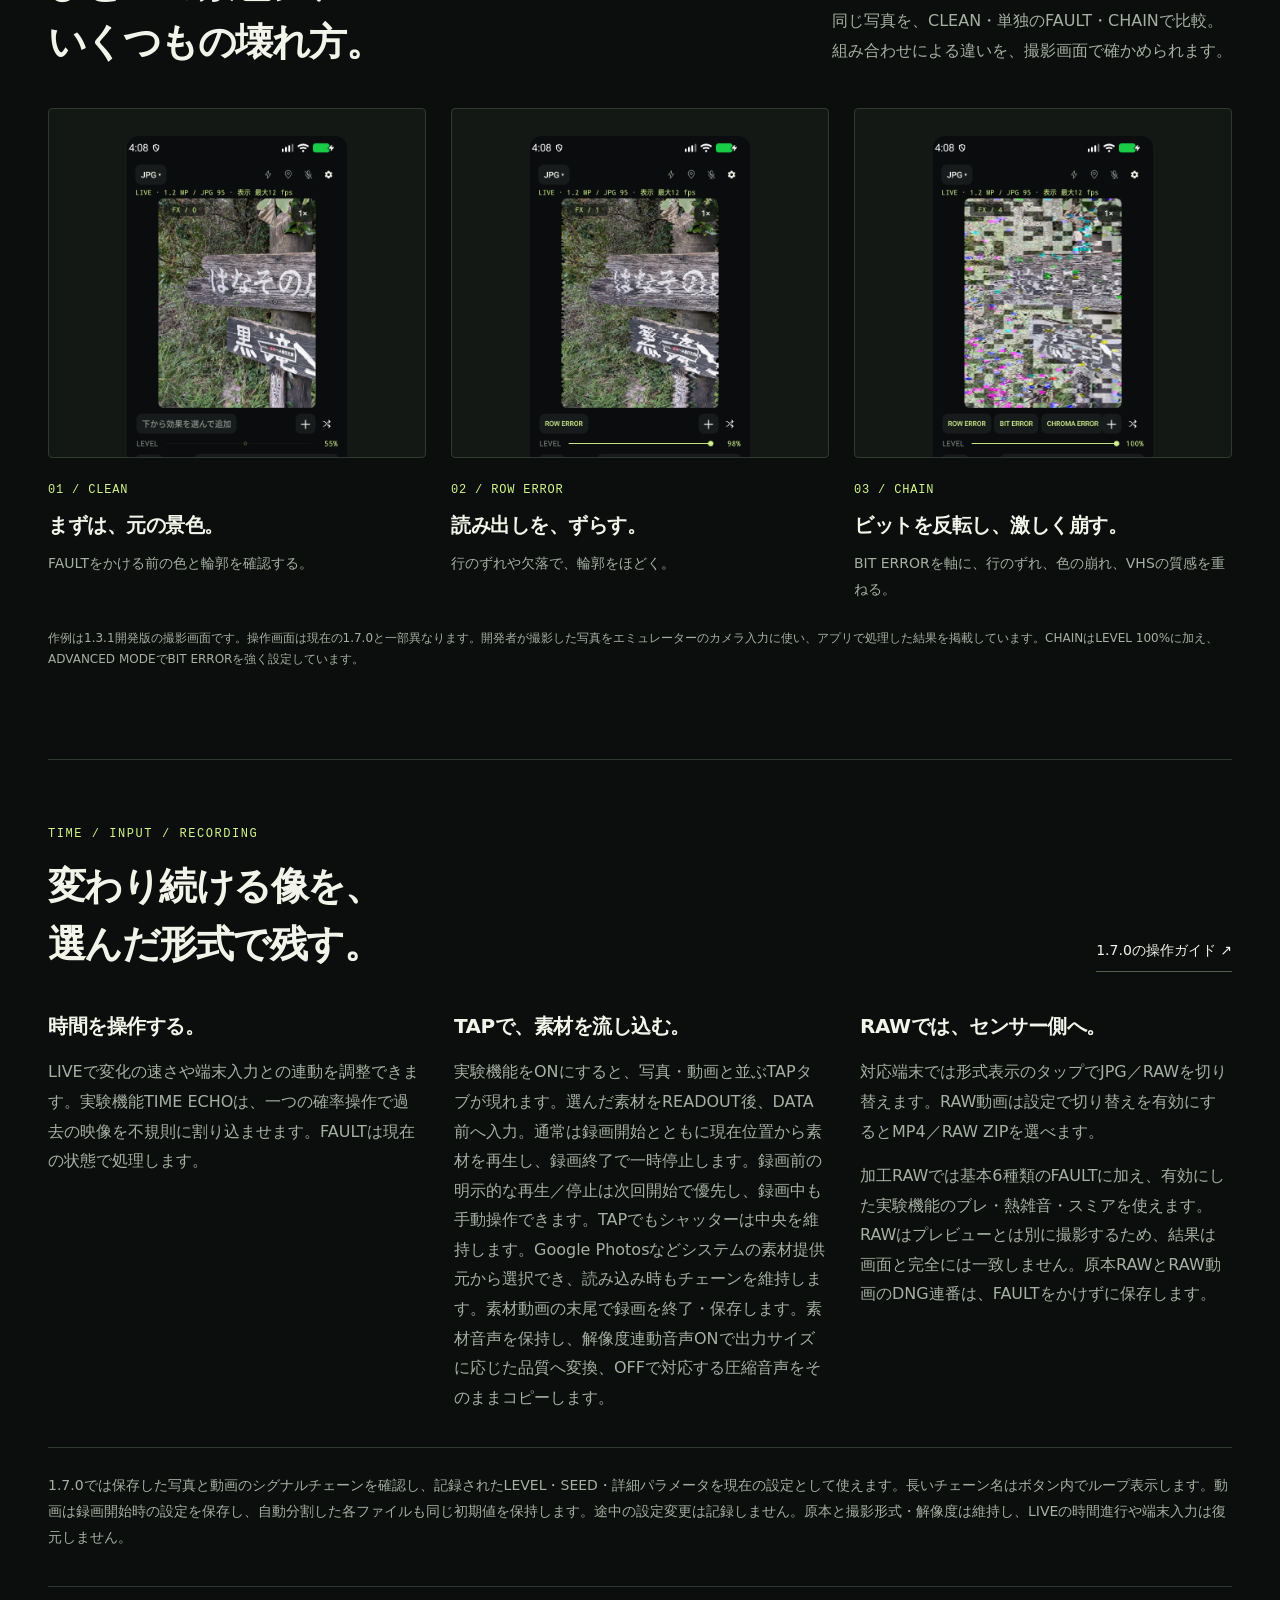
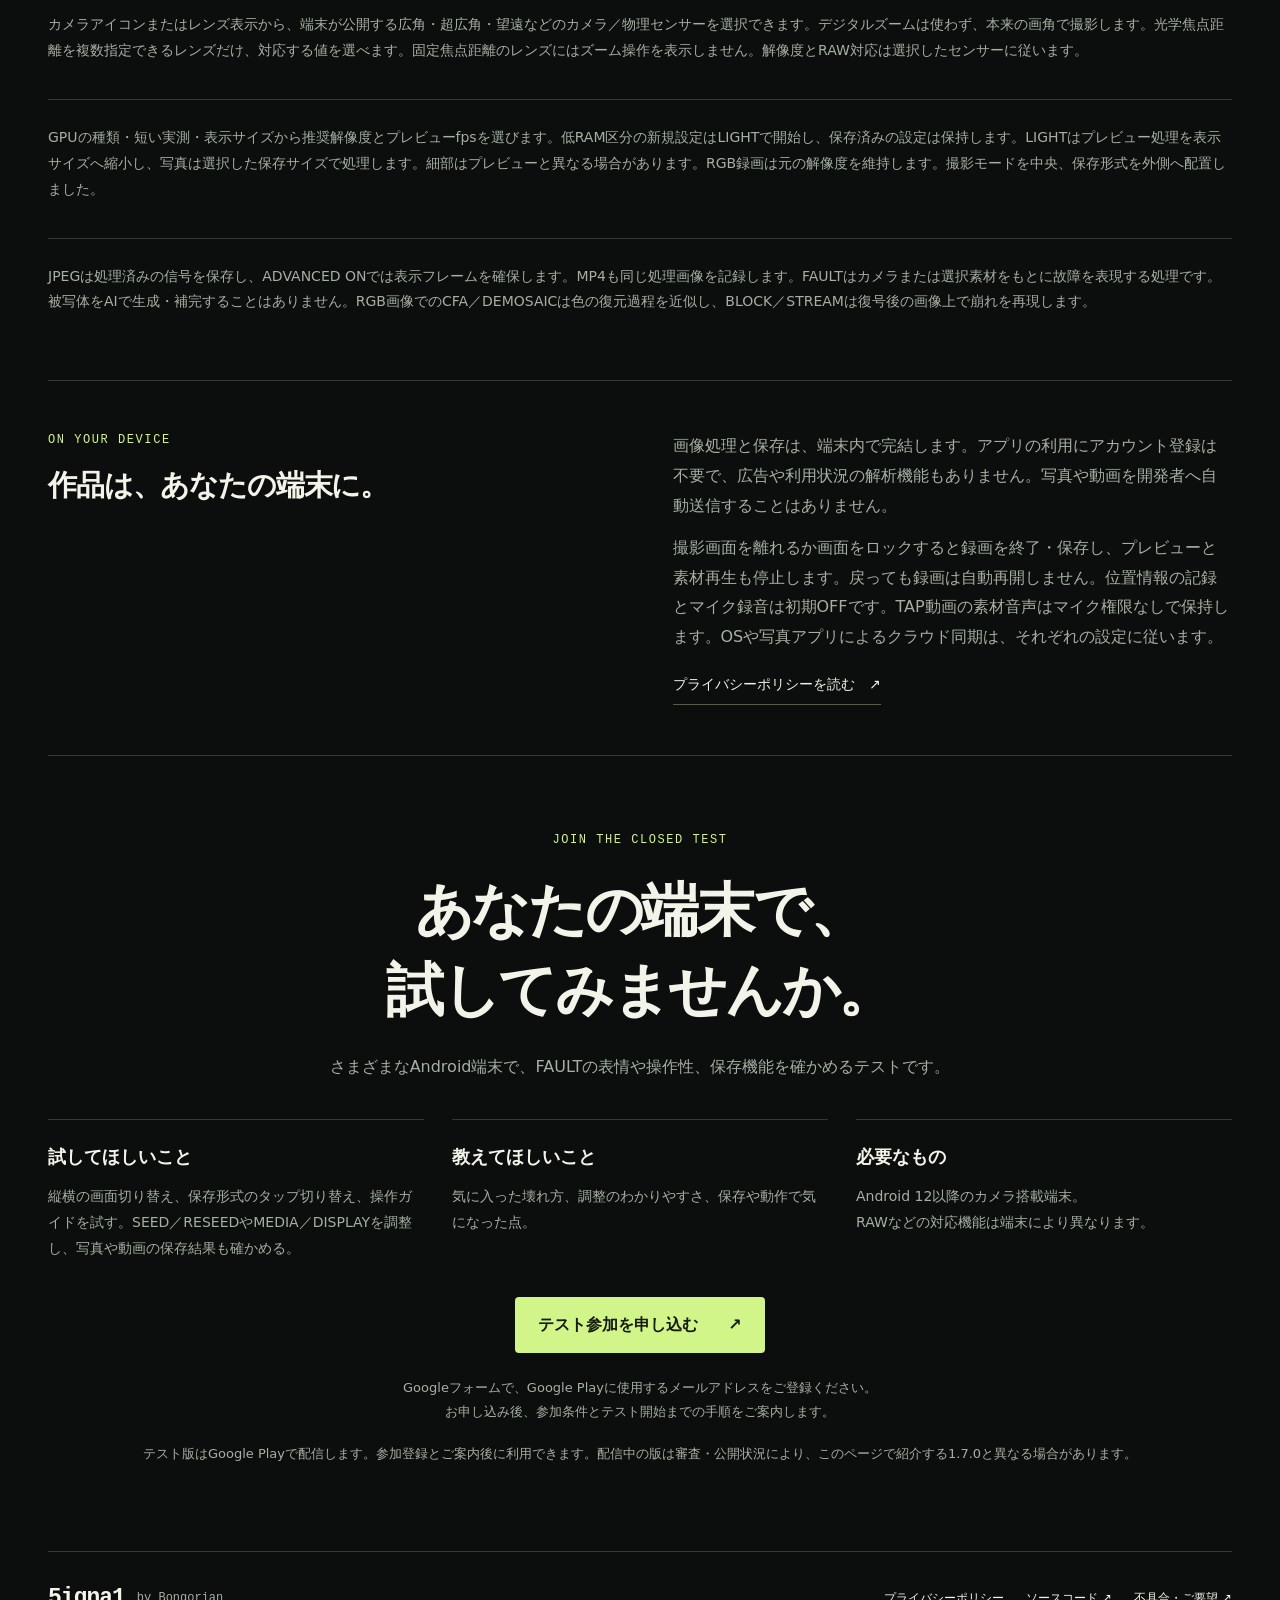
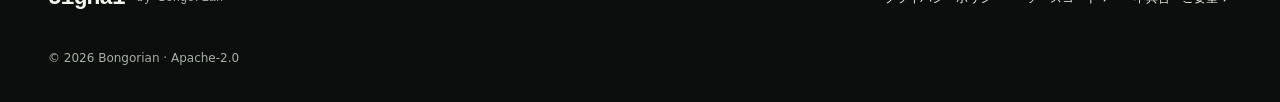
==== commit 65f5a69e: "Update Pages for 1.7.0 cameras TAP audio and video settings" ====
--- a/index.html
+++ b/index.html
@@ -14,7 +14,7 @@
 <header class="header wrap"><a class="brand" href="./" aria-label="5igna1 ホーム"><img src="assets/icon.png" width="36" height="36" alt=""><span>5igna1</span></a><nav aria-label="メインナビゲーション"><a href="#faults">FAULT</a><a href="privacy/">プライバシー</a><a class="nav-download" href="#join">テストに参加 <span aria-hidden="true">↗</span></a></nav></header>
 <main id="main">
 <section class="hero wrap" aria-labelledby="headline">
-<div class="hero-copy"><p class="eyebrow"><span class="signal-dot" aria-hidden="true"></span> 5IGNA1 1.6.2 / ANDROID</p><h1 id="headline">壊れた信号を、<br><span>写真にする。</span></h1><p class="lead">光が画像になる、その途中を壊す。<br>FAULTを選び、重ねて、<br>自分だけの壊れたカメラを組み立てる。<br>壊れ方の個性を保ちながら、<br>その瞬間にしかない崩れを写します。</p><p class="recruit-intro">Google Play クローズドテスト参加者募集中</p><div class="hero-actions"><a class="button primary" href="#join">テストに参加する <span aria-hidden="true">↓</span></a><a class="text-link" href="#look">画面を見る <span aria-hidden="true">↓</span></a></div><p class="micro">Android 12+ <span>／</span> 写真・動画 <span>／</span> 端末内で処理</p></div>
+<div class="hero-copy"><p class="eyebrow"><span class="signal-dot" aria-hidden="true"></span> 5IGNA1 1.7.0 / ANDROID</p><h1 id="headline">壊れた信号を、<br><span>写真にする。</span></h1><p class="lead">光が画像になる、その途中を壊す。<br>FAULTを選び、重ねて、<br>自分だけの壊れたカメラを組み立てる。<br>壊れ方の個性を保ちながら、<br>その瞬間にしかない崩れを写します。</p><p class="recruit-intro">Google Play クローズドテスト参加者募集中</p><div class="hero-actions"><a class="button primary" href="#join">テストに参加する <span aria-hidden="true">↓</span></a><a class="text-link" href="#look">画面を見る <span aria-hidden="true">↓</span></a></div><p class="micro">Android 12+ <span>／</span> 写真・動画 <span>／</span> 端末内で処理</p></div>
 <figure class="hero-visual"><div class="capture-label"><span>5IGNA1 / VIEWFINDER</span><span>04 FAULTS / CHAIN</span></div><img class="hero-screen" src="assets/03-chain.png" width="1080" height="1920" alt="5igna1の撮影画面。木製の案内板の写真にROW ERROR、BIT ERROR、CHROMA ERROR、VHSを重ね、色と輪郭が激しく崩れている" fetchpriority="high"><figcaption><span>ROW ERROR → BIT ERROR</span><br><span>→ CHROMA ERROR → VHS</span></figcaption></figure>
 </section>
 <section id="concept" class="concept wrap" aria-labelledby="concept-title"><div class="section-heading"><div><p class="eyebrow">ONE BROKEN SYSTEM</p><h2 id="concept-title">壊れ方に、個性を。<br>その瞬間に、偶然を。</h2></div><p>壊れ方を決める「個体」、連続する「揺らぎ」、<br>一時的な「事故」。3つを分けて設計しています。</p></div><div class="principles"><div><span class="shot-number">IDENTITY / 個体</span><h3>壊れ方のくせが、残る。</h3><p>故障が起きやすい位置や偏りを、カメラの個性として保ちます。SEEDを直接入力するか、RESEEDで別の個体へ。調整値と経路を保ち、適用するまで変更を試せます。</p></div><div><span class="shot-number">MOTION / 揺らぎ</span><h3>同じ個体が、揺らぎ続ける。</h3><p>読み出しのずれや露光のタイミングが、連続して変化します。FAULTごとの揺らぎが、同じ被写体に違う表情を生みます。</p></div><div><span class="shot-number">EVENT / 事故</span><h3>一瞬の事故が、割り込む。</h3><p>流れ続ける映像に、一時的な欠落や誤読が起こります。個体のくせや連続した揺らぎに、その時だけの崩れが加わります。</p></div></div></section><section id="faults" class="faults wrap" aria-labelledby="fault-title"><div class="section-heading"><div><p class="eyebrow">8 FAULT POINTS / MEDIA + DISPLAY</p><h2 id="fault-title">光が画像になる、<br>その途中へ。</h2></div><p>FAULTは、信号が画像になる8つの段階に対応。<br>選んだ順番にかかわらず、この流れに沿って重なります。</p></div><ol class="fault-list"><li><div class="fault-point"><span class="point-number">01</span><div><h3>SENSOR</h3><p>撮像素子</p></div></div><div class="fault-entries"><div class="fault-entry"><h4>PIXEL DAMAGE</h4><p>暗い点、明るい点、縦に連なる画素の故障。</p></div><div class="fault-entry"><h4>EXPOSURE</h4><p>露光の欠落や、タイミングのずれによる帯。</p></div></div></li><li><div class="fault-point"><span class="point-number">02</span><div><h3>READOUT</h3><p>読み出し</p></div></div><div class="fault-entries"><div class="fault-entry"><h4>ROW ERROR</h4><p>読み出す行のずれや欠落、帯状の崩れ。</p></div></div></li><li><div class="fault-point"><span class="point-number">03</span><div><h3>DATA</h3><p>データ</p></div></div><div class="fault-entries"><div class="fault-entry"><h4>BIT ERROR</h4><p>画素データのビットが反転し、局所的に色や明るさが崩れる。</p></div><div class="fault-entry"><h4>ADDRESS ERROR</h4><p>読み取る位置のずれや領域の誤読。</p></div></div></li><li><div class="fault-point"><span class="point-number">04</span><div><h3>CFA / RECONSTRUCTION</h3><p>色の復元</p></div></div><div class="fault-entries"><div class="fault-entry"><h4>CFA ERROR</h4><p>色フィルター配列の対応がずれ、色の復元が崩れる。</p></div><div class="fault-entry"><h4>DEMOSAIC ERROR</h4><p>誤った周辺画素から色を補い、輪郭や細部が崩れる。</p></div></div></li><li><div class="fault-point"><span class="point-number">05</span><div><h3>COLOR</h3><p>色</p></div></div><div class="fault-entries"><div class="fault-entry"><h4>CHROMA ERROR</h4><p>明るさと色の成分を分け、色だけをずらす。</p></div><div class="fault-entry"><h4>COLOR MAP</h4><p>色の割り当てや繰り返しを変え、別のパレットへ。</p></div></div></li><li><div class="fault-point"><span class="point-number">06</span><div><h3>CODEC / STREAM</h3><p>圧縮・ストリーム</p></div></div><div class="fault-entries"><div class="fault-entry"><h4>BLOCK ERROR</h4><p>ブロックごとに階調が欠けたり、画像が崩れたりする。</p></div><div class="fault-entry"><h4>STREAM ERROR</h4><p>画像の一部が欠け、同じフレームの別の部分に置き換わる。</p></div></div></li><li><div class="fault-point"><span class="point-number">07</span><div><h3>MEDIA</h3><p>記録媒体</p></div></div><div class="fault-entries"><div class="fault-entry"><h4>VHS</h4><p>テープのにじみ、トラッキングの乱れ、欠落やノイズ。解像度低下は任意で選べます。</p></div><div class="fault-entry"><h4>DVD</h4><p>復号画像のブロック破損と欠落。DVD相当への解像度低下も選べます。</p></div><div class="fault-entry"><h4>DIGITAL THRU</h4><p>この段では画像を変えず、そのまま次へ通します。</p></div><div class="fault-entry"><h4>ANALOG THRU</h4><p>Composite／Component相当の解像度と、反射・同期ずれ・接触不良・干渉。</p></div></div></li><li><div class="fault-point"><span class="point-number">08</span><div><h3>DISPLAY</h3><p>表示</p></div></div><div class="fault-entries"><div class="fault-entry"><h4>CRT</h4><p>走査線や蛍光体の質感に、色ずれや同期の乱れを加えます。</p></div><div class="fault-entry"><h4>DIGITAL THRU</h4><p>アナログMEDIAの後では、ピクセル保持または線形補間で拡大します。</p></div><div class="fault-entry"><h4>NETWORK DISPLAY</h4><p>輻輳による画面停止、パケット領域の欠落、解像度低下。実際の通信は行いません。</p></div><div class="fault-entry"><h4>LED DISPLAY</h4><p>素子の粗さ、モジュール故障、走査帯を表現します。素子間の黒線は入れません。</p></div></div></li></ol><div class="fault-notes"><p>CLEANはFAULTを適用しない状態です。LEVELを上げると、それぞれのFAULTに応じて故障の密度やずれ幅、事故の影響が変わります。ADVANCED MODEでは、内部の値を自動調整に任せるか、自分で固定するかを選べます。</p><p>実験機能を有効にすると、MOTION BLUR・THERMAL NOISE・SMEARも使えます。端末の状態に各FAULTが反応する強さも調整できます。実験機能とADVANCED MODEは、初期設定ではOFFです。</p><a class="text-link" href="https://github.com/Bongorian/5igna1-release/blob/main/docs/EFFECTS.ja.md">各FAULTの詳しい説明を読む ↗</a></div></section>
@@ -22,10 +22,10 @@
 <figure><div class="shot"><img src="assets/01-camera.png" width="1080" height="1920" loading="lazy" alt="FAULTを適用していないCLEANの撮影画面。草木に囲まれた木製の案内板"></div><figcaption><span class="shot-number">01 / CLEAN</span><h3>まずは、元の景色。</h3><p>FAULTをかける前の色と輪郭を確認する。</p></figcaption></figure>
 <figure><div class="shot"><img src="assets/02-row.png" width="1080" height="1920" loading="lazy" alt="ROW ERRORで木製の案内板の文字や輪郭が横にずれた撮影画面"></div><figcaption><span class="shot-number">02 / ROW ERROR</span><h3>読み出しを、ずらす。</h3><p>行のずれや欠落で、輪郭をほどく。</p></figcaption></figure>
 <figure><div class="shot"><img src="assets/03-chain.png" width="1080" height="1920" loading="lazy" alt="ROW ERRORにBIT ERROR、CHROMA ERROR、VHSを重ねた撮影画面"></div><figcaption><span class="shot-number">03 / CHAIN</span><h3>ビットを反転し、激しく崩す。</h3><p>BIT ERRORを軸に、行のずれ、色の崩れ、VHSの質感を重ねる。</p></figcaption></figure>
-</div><p class="image-note">作例は1.3.1開発版の撮影画面です。操作画面は現在の1.6.2と一部異なります。開発者が撮影した写真をエミュレーターのカメラ入力に使い、アプリで処理した結果を掲載しています。CHAINはLEVEL 100%に加え、ADVANCED MODEでBIT ERRORを強く設定しています。</p></section>
-<section id="recording" class="recording wrap" aria-labelledby="record-title"><div class="section-heading"><div><p class="eyebrow">TIME / INPUT / RECORDING</p><h2 id="record-title">変わり続ける像を、<br>選んだ形式で残す。</h2></div><a class="text-link" href="https://github.com/Bongorian/5igna1-release/blob/v1.6.2/docs/README.ja.md">1.6.2の操作ガイド ↗</a></div><div class="principles"><div><h3>時間を操作する。</h3><p>LIVEで変化の速さや端末入力との連動を調整できます。実験機能TIME ECHOは、一つの確率操作で過去の映像を不規則に割り込ませます。FAULTは現在の状態で処理します。</p></div><div><h3>TAPで、素材を流し込む。</h3><p>実験機能をONにすると、写真・動画と並ぶTAPタブが現れます。選んだ素材をREADOUT後、DATA前へ入力。通常は録画開始とともに現在位置から素材を再生し、録画終了で一時停止します。録画前の明示的な再生／停止は次回開始で優先し、録画中も手動操作できます。TAPでもシャッターは中央を維持します。</p></div><div><h3>RAWでは、センサー側へ。</h3><p>対応端末では形式表示のタップでJPG／RAWを切り替えます。RAW動画は設定で切り替えを有効にするとMP4／RAW ZIPを選べます。</p><p>加工RAWでは基本6種類のFAULTに加え、有効にした実験機能のブレ・熱雑音・スミアを使えます。RAWはプレビューとは別に撮影するため、結果は画面と完全には一致しません。原本RAWとRAW動画のDNG連番は、FAULTをかけずに保存します。</p></div></div><p class="model-note">1.6.2では保存画像のシグナルチェーンを確認し、記録されたLEVEL・SEED・詳細パラメータを現在の設定として使えます。長いチェーン名はボタン内でループ表示します。元画像と撮影形式・解像度は維持し、LIVEの時間進行や端末入力は復元しません。</p><p class="model-note">GPUの種類・短い実測・表示サイズから推奨解像度とプレビューfpsを選びます。低RAM区分の新規設定はLIGHTで開始し、保存済みの設定は保持します。LIGHTはプレビュー処理を表示サイズへ縮小し、写真は選択した保存サイズで処理します。細部はプレビューと異なる場合があります。RGB録画は元の解像度を維持します。撮影モードを中央、保存形式を外側へ配置しました。</p><p class="model-note">JPEGは処理済みの信号を保存し、ADVANCED ONでは表示フレームを確保します。MP4も同じ処理画像を記録します。FAULTはカメラまたは選択素材をもとに故障を表現する処理です。被写体をAIで生成・補完することはありません。RGB画像でのCFA／DEMOSAICは色の復元過程を近似し、BLOCK／STREAMは復号後の画像上で崩れを再現します。</p></section>
-<section class="private wrap" aria-labelledby="private-title"><div><p class="eyebrow">ON YOUR DEVICE</p><h2 id="private-title">作品は、あなたの端末に。</h2></div><div><p>画像処理と保存は、端末内で完結します。アプリの利用にアカウント登録は不要で、広告や利用状況の解析機能もありません。写真や動画を開発者へ自動送信することはありません。</p><p>撮影画面を離れるか画面をロックすると録画を終了・保存し、プレビューと素材再生も停止します。戻っても録画は自動再開しません。位置情報の記録と音声は初期OFFです。OSや写真アプリによるクラウド同期は、それぞれの設定に従います。</p><a class="text-link" href="privacy/">プライバシーポリシーを読む <span aria-hidden="true">↗</span></a></div></section>
-<section id="join" class="download wrap" aria-labelledby="join-title"><p class="eyebrow">JOIN THE CLOSED TEST</p><h2 id="join-title">あなたの端末で、<br>試してみませんか。</h2><p>さまざまなAndroid端末で、FAULTの表情や操作性、保存機能を確かめるテストです。</p><div class="test-details"><div><h3>試してほしいこと</h3><p>縦横の画面切り替え、保存形式のタップ切り替え、操作ガイドを試す。SEED／RESEEDやMEDIA／DISPLAYを調整し、写真や動画の保存結果も確かめる。</p></div><div><h3>教えてほしいこと</h3><p>気に入った壊れ方、調整のわかりやすさ、保存や動作で気になった点。</p></div><div><h3>必要なもの</h3><p>Android 12以降のカメラ搭載端末。<br>RAWなどの対応機能は端末により異なります。</p></div></div><a class="button primary" href="https://docs.google.com/forms/d/e/1FAIpQLSe3DG5H0_nYEP9pk1v1bQU3BytAQWtgAYScoBTCsI9YMPtdsA/viewform">テスト参加を申し込む <span aria-hidden="true">↗</span></a><p class="download-help">Googleフォームで、Google Playに使用するメールアドレスをご登録ください。<br>お申し込み後、参加条件とテスト開始までの手順をご案内します。</p><p class="distribution-note">テスト版はGoogle Playで配信します。参加登録とご案内後に利用できます。配信中の版は審査・公開状況により、このページで紹介する1.6.2と異なる場合があります。</p></section>
+</div><p class="image-note">作例は1.3.1開発版の撮影画面です。操作画面は現在の1.7.0と一部異なります。開発者が撮影した写真をエミュレーターのカメラ入力に使い、アプリで処理した結果を掲載しています。CHAINはLEVEL 100%に加え、ADVANCED MODEでBIT ERRORを強く設定しています。</p></section>
+<section id="recording" class="recording wrap" aria-labelledby="record-title"><div class="section-heading"><div><p class="eyebrow">TIME / INPUT / RECORDING</p><h2 id="record-title">変わり続ける像を、<br>選んだ形式で残す。</h2></div><a class="text-link" href="https://github.com/Bongorian/5igna1-release/blob/v1.7.0/docs/README.ja.md">1.7.0の操作ガイド ↗</a></div><div class="principles"><div><h3>時間を操作する。</h3><p>LIVEで変化の速さや端末入力との連動を調整できます。実験機能TIME ECHOは、一つの確率操作で過去の映像を不規則に割り込ませます。FAULTは現在の状態で処理します。</p></div><div><h3>TAPで、素材を流し込む。</h3><p>実験機能をONにすると、写真・動画と並ぶTAPタブが現れます。選んだ素材をREADOUT後、DATA前へ入力。通常は録画開始とともに現在位置から素材を再生し、録画終了で一時停止します。録画前の明示的な再生／停止は次回開始で優先し、録画中も手動操作できます。TAPでもシャッターは中央を維持します。Google Photosなどシステムの素材提供元から選択でき、読み込み時もチェーンを維持します。素材動画の末尾で録画を終了・保存します。素材音声を保持し、解像度連動音声ONで出力サイズに応じた品質へ変換、OFFで対応する圧縮音声をそのままコピーします。</p></div><div><h3>RAWでは、センサー側へ。</h3><p>対応端末では形式表示のタップでJPG／RAWを切り替えます。RAW動画は設定で切り替えを有効にするとMP4／RAW ZIPを選べます。</p><p>加工RAWでは基本6種類のFAULTに加え、有効にした実験機能のブレ・熱雑音・スミアを使えます。RAWはプレビューとは別に撮影するため、結果は画面と完全には一致しません。原本RAWとRAW動画のDNG連番は、FAULTをかけずに保存します。</p></div></div><p class="model-note">1.7.0では保存した写真と動画のシグナルチェーンを確認し、記録されたLEVEL・SEED・詳細パラメータを現在の設定として使えます。長いチェーン名はボタン内でループ表示します。動画は録画開始時の設定を保存し、自動分割した各ファイルも同じ初期値を保持します。途中の設定変更は記録しません。原本と撮影形式・解像度は維持し、LIVEの時間進行や端末入力は復元しません。</p><p class="model-note">カメラアイコンまたはレンズ表示から、端末が公開する広角・超広角・望遠などのカメラ／物理センサーを選択できます。デジタルズームは使わず、本来の画角で撮影します。光学焦点距離を複数指定できるレンズだけ、対応する値を選べます。固定焦点距離のレンズにはズーム操作を表示しません。解像度とRAW対応は選択したセンサーに従います。</p><p class="model-note">GPUの種類・短い実測・表示サイズから推奨解像度とプレビューfpsを選びます。低RAM区分の新規設定はLIGHTで開始し、保存済みの設定は保持します。LIGHTはプレビュー処理を表示サイズへ縮小し、写真は選択した保存サイズで処理します。細部はプレビューと異なる場合があります。RGB録画は元の解像度を維持します。撮影モードを中央、保存形式を外側へ配置しました。</p><p class="model-note">JPEGは処理済みの信号を保存し、ADVANCED ONでは表示フレームを確保します。MP4も同じ処理画像を記録します。FAULTはカメラまたは選択素材をもとに故障を表現する処理です。被写体をAIで生成・補完することはありません。RGB画像でのCFA／DEMOSAICは色の復元過程を近似し、BLOCK／STREAMは復号後の画像上で崩れを再現します。</p></section>
+<section class="private wrap" aria-labelledby="private-title"><div><p class="eyebrow">ON YOUR DEVICE</p><h2 id="private-title">作品は、あなたの端末に。</h2></div><div><p>画像処理と保存は、端末内で完結します。アプリの利用にアカウント登録は不要で、広告や利用状況の解析機能もありません。写真や動画を開発者へ自動送信することはありません。</p><p>撮影画面を離れるか画面をロックすると録画を終了・保存し、プレビューと素材再生も停止します。戻っても録画は自動再開しません。位置情報の記録とマイク録音は初期OFFです。TAP動画の素材音声はマイク権限なしで保持します。OSや写真アプリによるクラウド同期は、それぞれの設定に従います。</p><a class="text-link" href="privacy/">プライバシーポリシーを読む <span aria-hidden="true">↗</span></a></div></section>
+<section id="join" class="download wrap" aria-labelledby="join-title"><p class="eyebrow">JOIN THE CLOSED TEST</p><h2 id="join-title">あなたの端末で、<br>試してみませんか。</h2><p>さまざまなAndroid端末で、FAULTの表情や操作性、保存機能を確かめるテストです。</p><div class="test-details"><div><h3>試してほしいこと</h3><p>縦横の画面切り替え、保存形式のタップ切り替え、操作ガイドを試す。SEED／RESEEDやMEDIA／DISPLAYを調整し、写真や動画の保存結果も確かめる。</p></div><div><h3>教えてほしいこと</h3><p>気に入った壊れ方、調整のわかりやすさ、保存や動作で気になった点。</p></div><div><h3>必要なもの</h3><p>Android 12以降のカメラ搭載端末。<br>RAWなどの対応機能は端末により異なります。</p></div></div><a class="button primary" href="https://docs.google.com/forms/d/e/1FAIpQLSe3DG5H0_nYEP9pk1v1bQU3BytAQWtgAYScoBTCsI9YMPtdsA/viewform">テスト参加を申し込む <span aria-hidden="true">↗</span></a><p class="download-help">Googleフォームで、Google Playに使用するメールアドレスをご登録ください。<br>お申し込み後、参加条件とテスト開始までの手順をご案内します。</p><p class="distribution-note">テスト版はGoogle Playで配信します。参加登録とご案内後に利用できます。配信中の版は審査・公開状況により、このページで紹介する1.7.0と異なる場合があります。</p></section>
 </main>
 <footer class="footer wrap"><a class="brand" href="./">5igna1<span class="by">by Bongorian</span></a><nav aria-label="フッターナビゲーション"><a href="privacy/">プライバシーポリシー</a><a href="https://github.com/Bongorian/5igna1-release">ソースコード ↗</a><a href="https://github.com/Bongorian/5igna1-release/issues">不具合・ご要望 ↗</a></nav><p>© 2026 Bongorian · <a href="https://github.com/Bongorian/5igna1-release/blob/main/LICENSE">Apache-2.0</a></p></footer>
 </body></html>
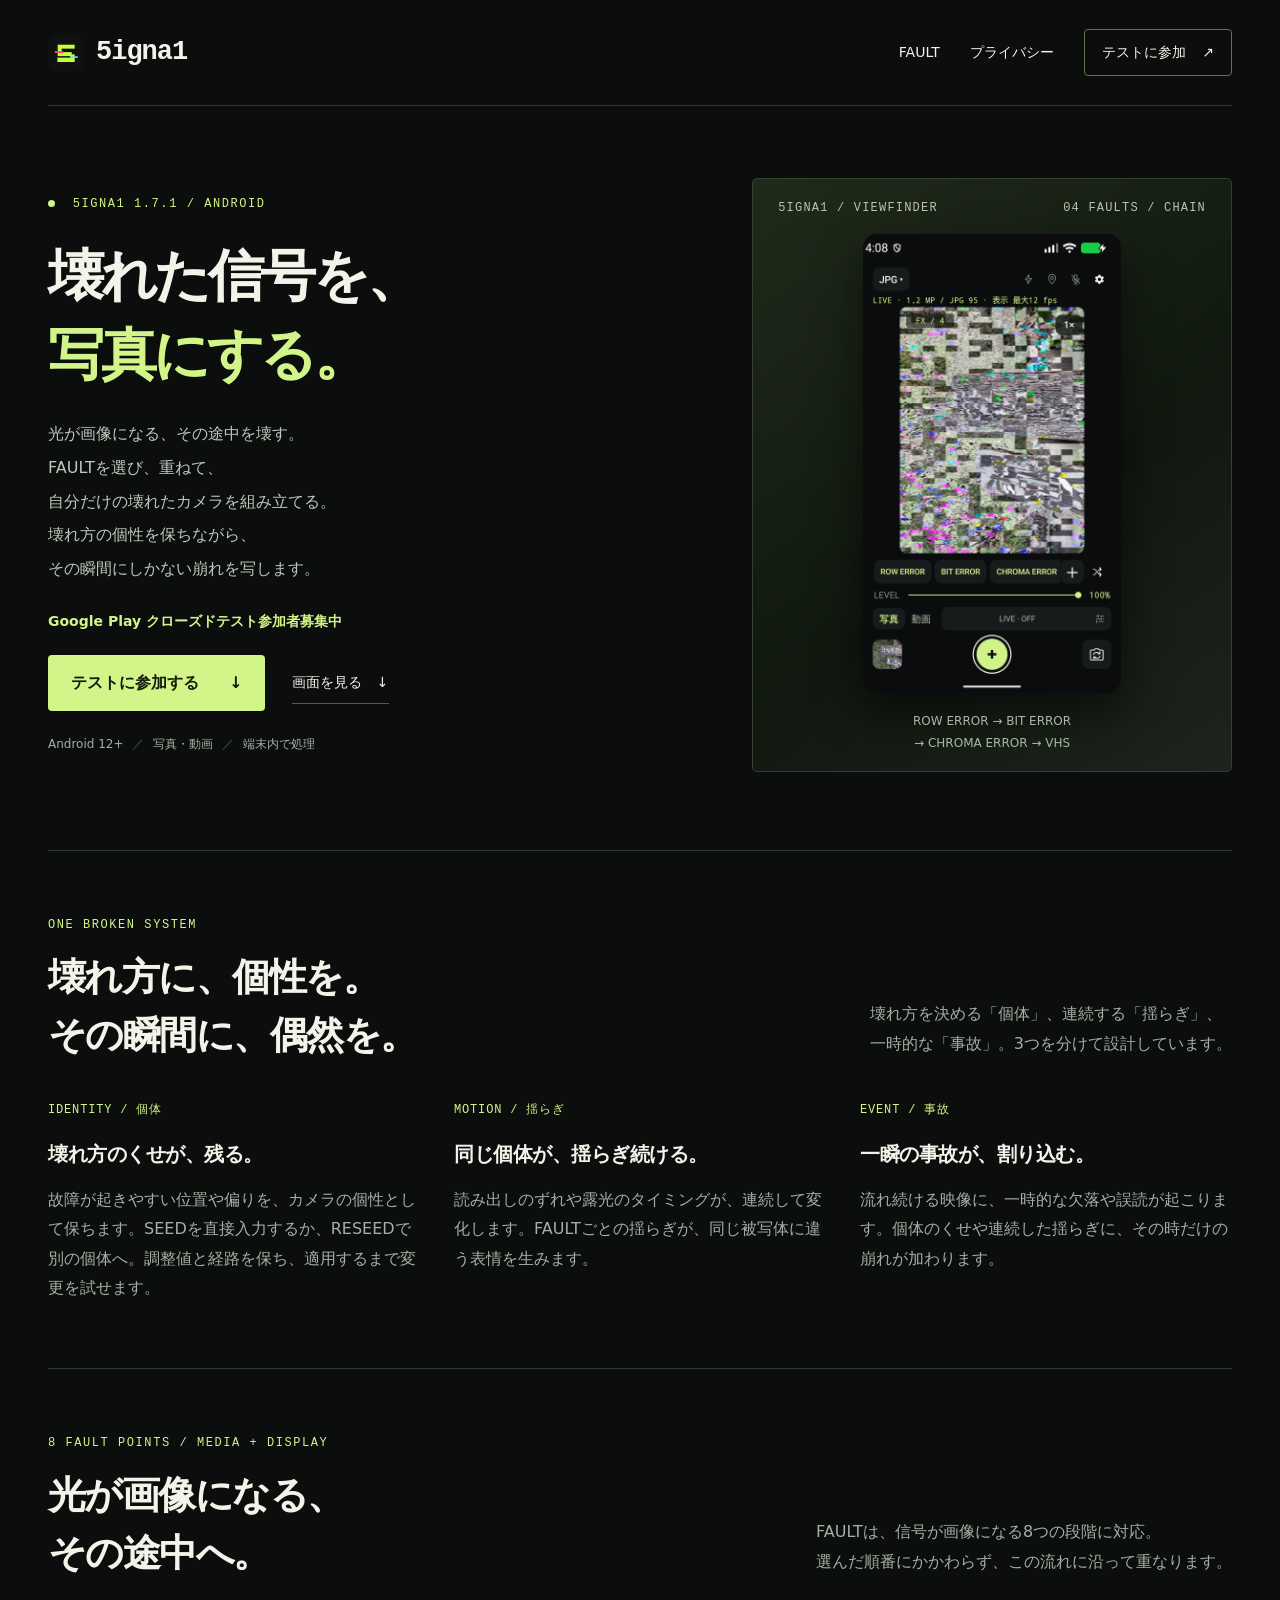
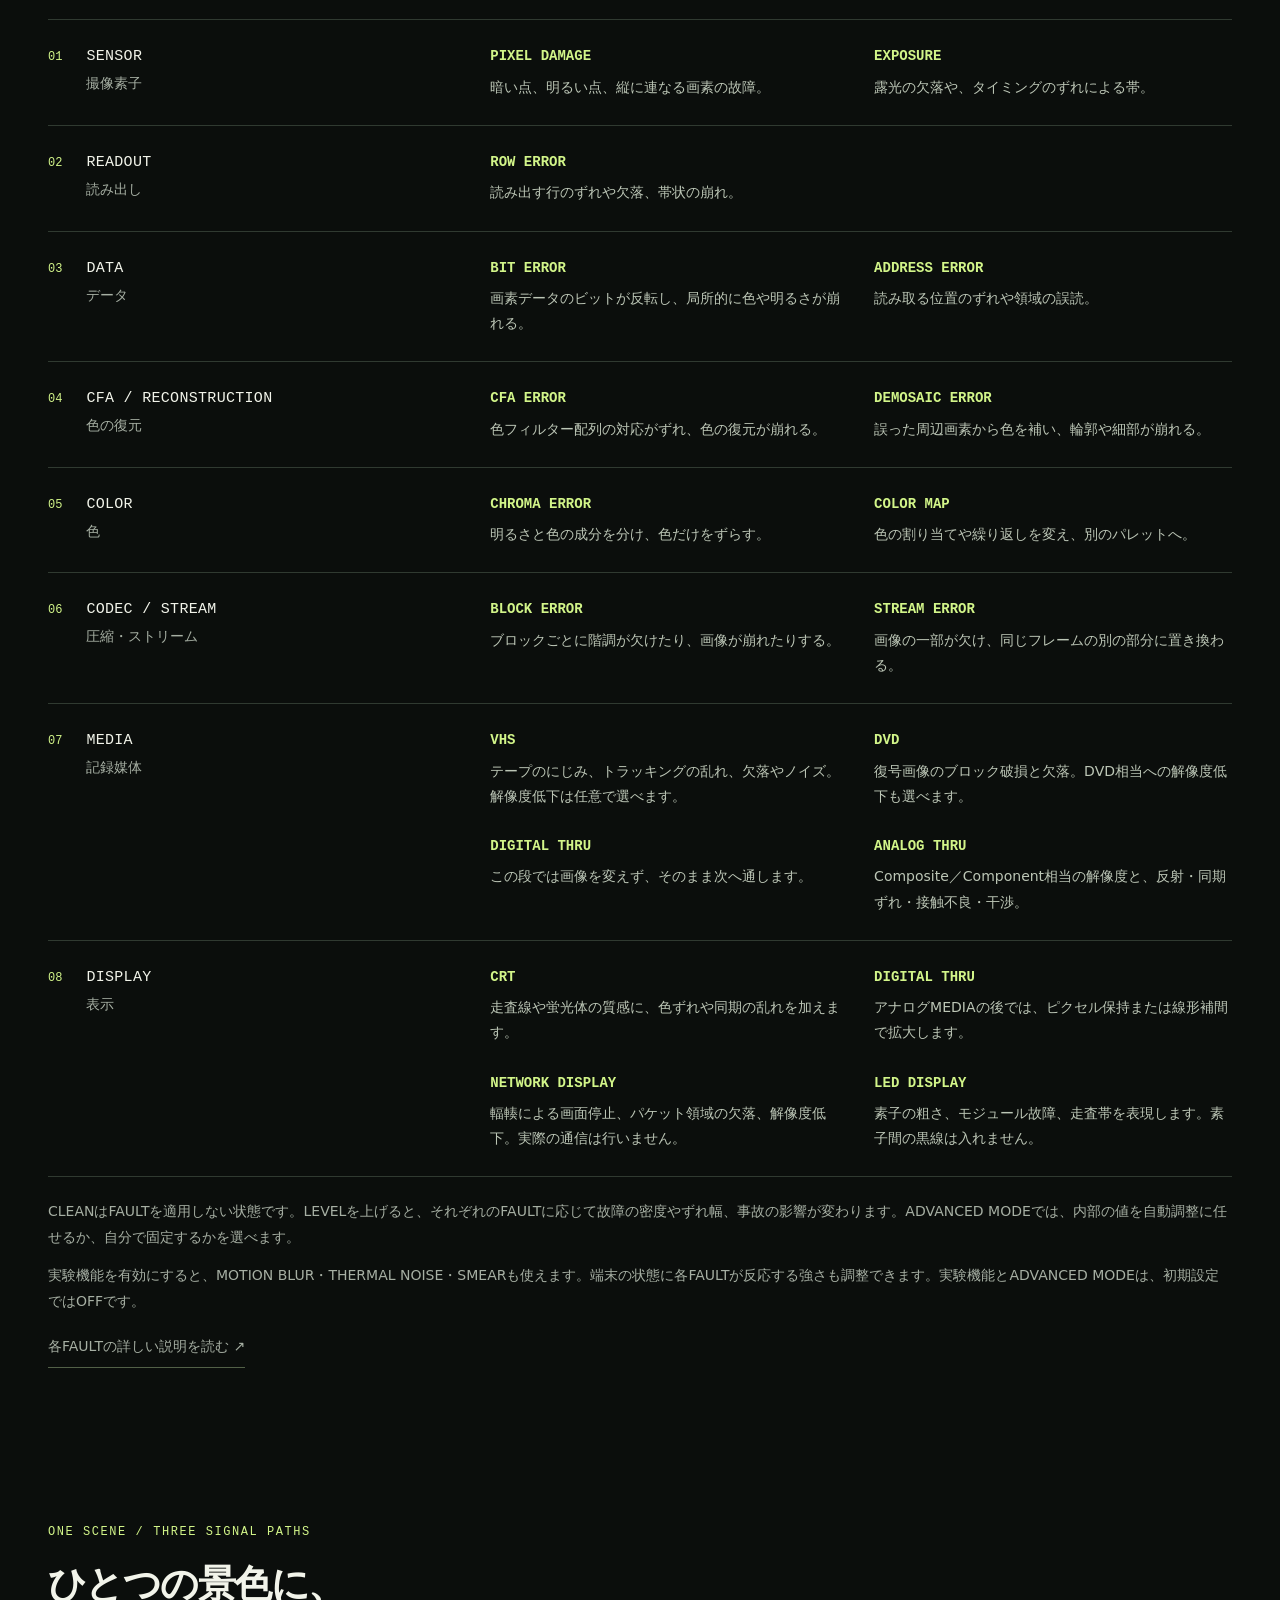
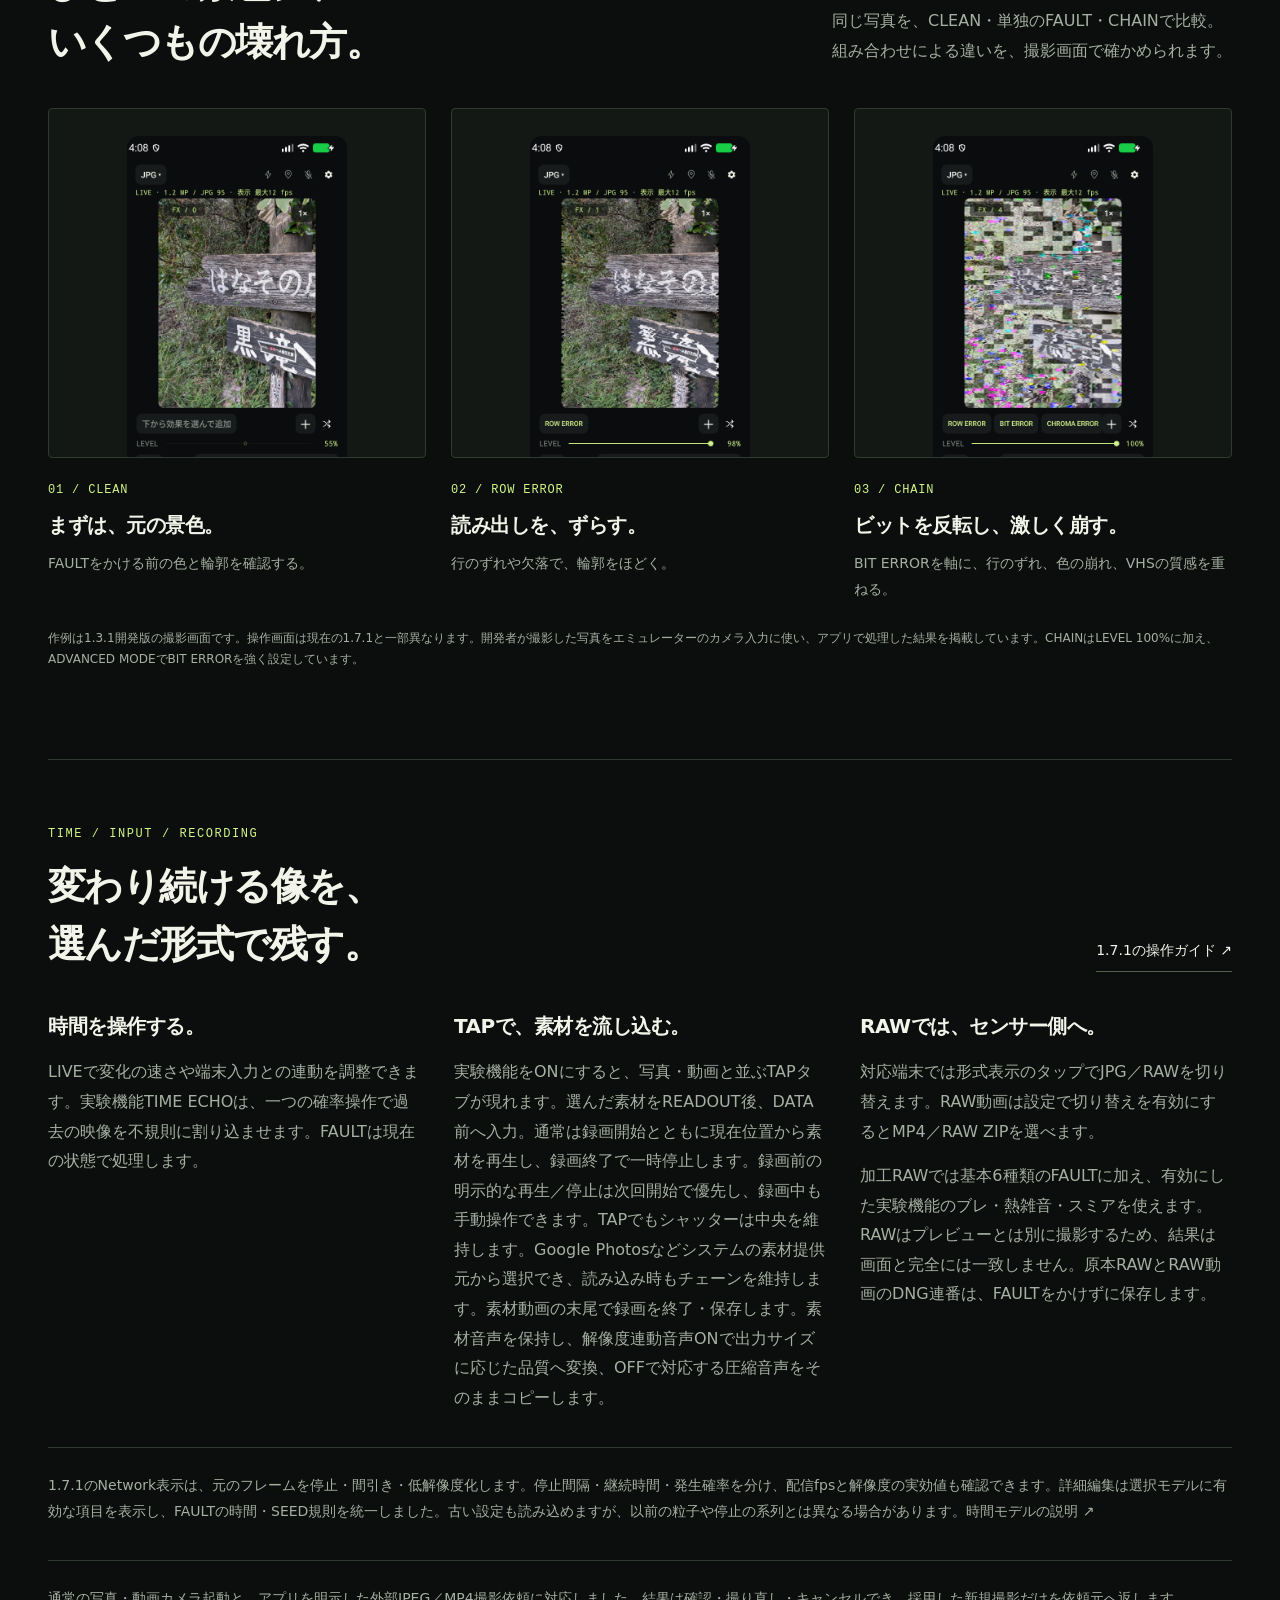
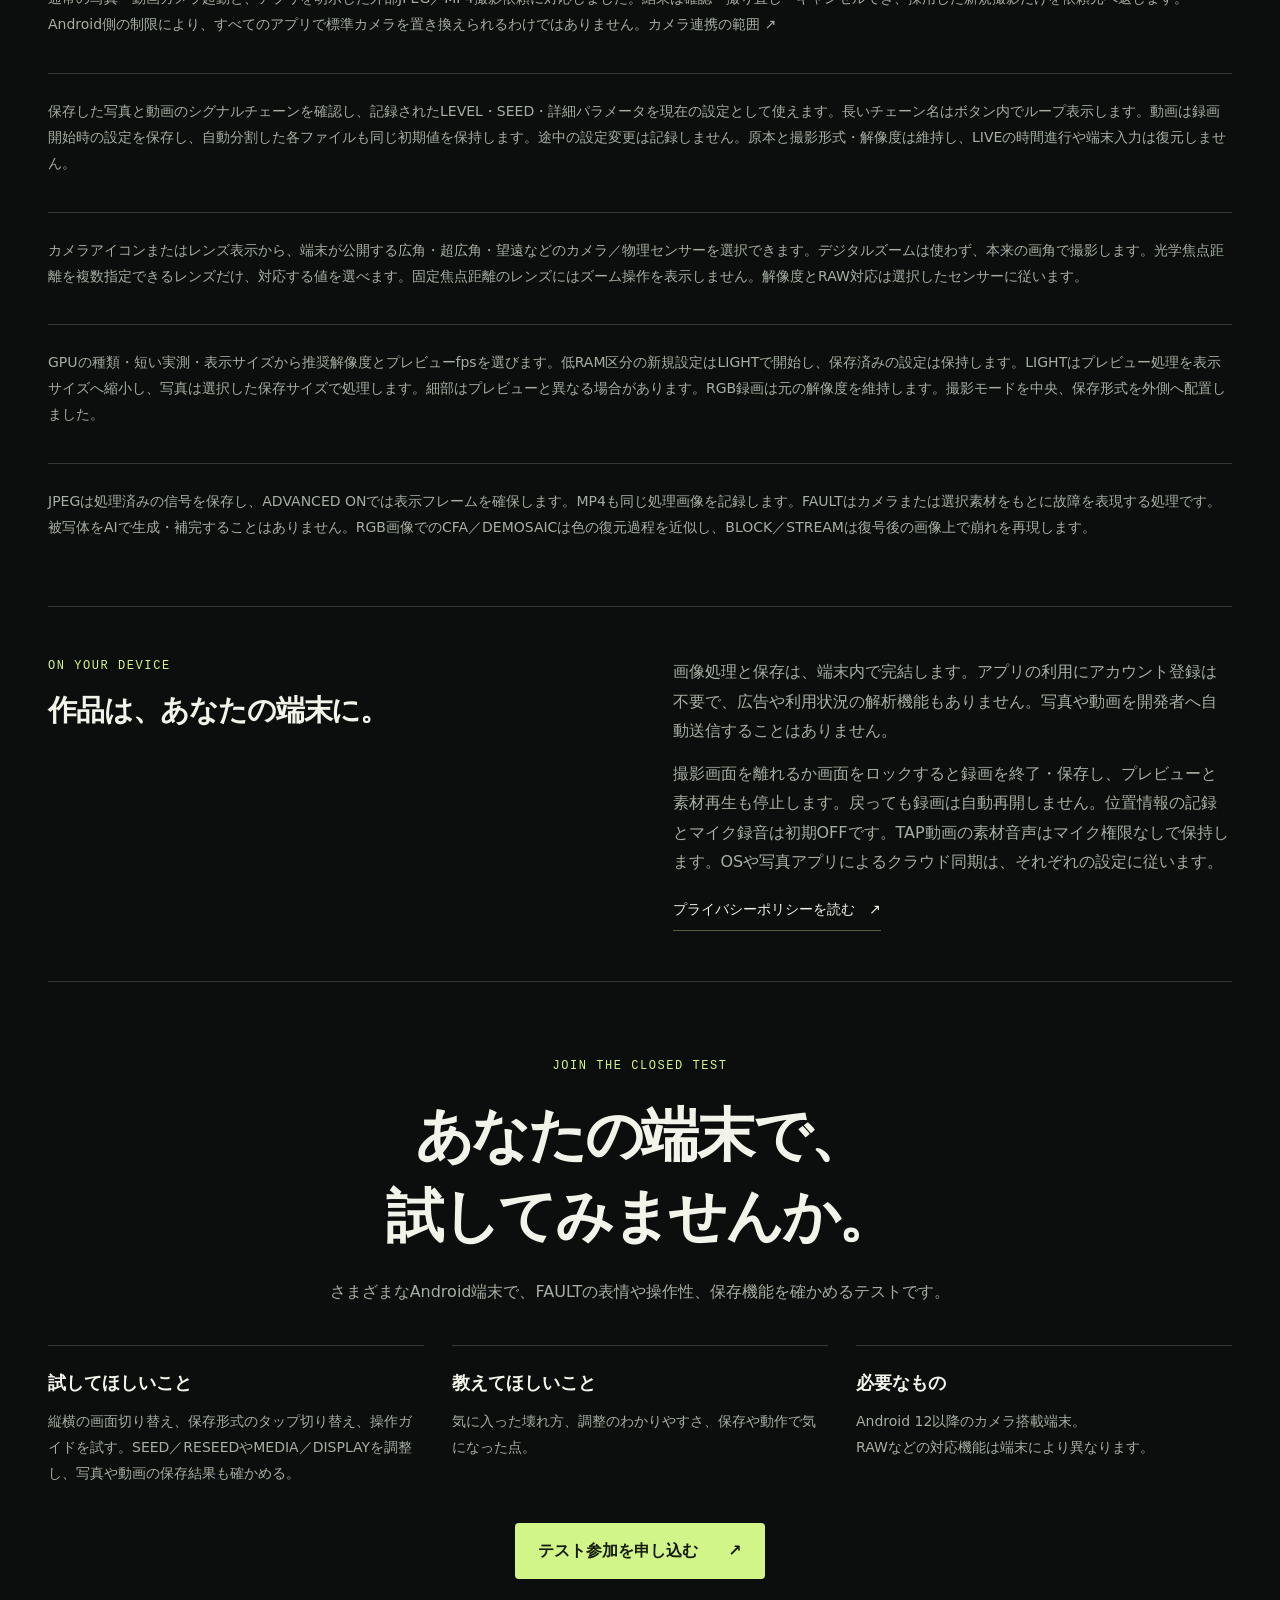
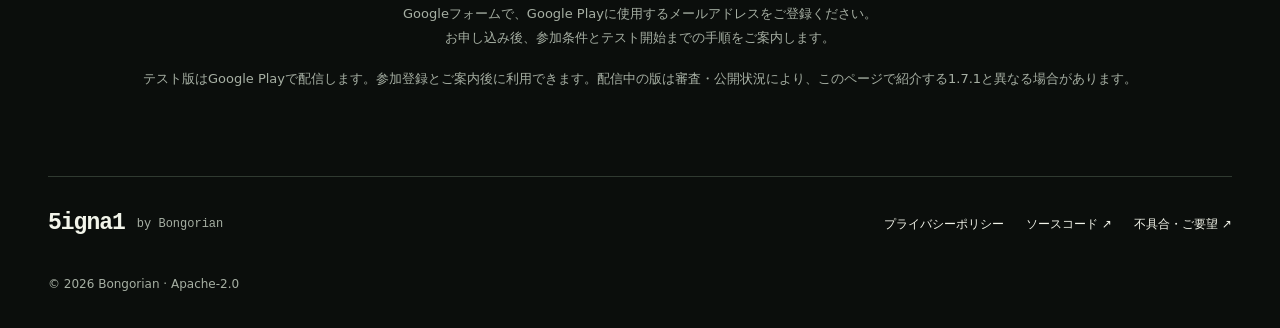
==== commit cb0dc1bd: "Update Pages for 1.7.1 camera contracts and Network timing" ====
--- a/index.html
+++ b/index.html
@@ -14,7 +14,7 @@
 <header class="header wrap"><a class="brand" href="./" aria-label="5igna1 ホーム"><img src="assets/icon.png" width="36" height="36" alt=""><span>5igna1</span></a><nav aria-label="メインナビゲーション"><a href="#faults">FAULT</a><a href="privacy/">プライバシー</a><a class="nav-download" href="#join">テストに参加 <span aria-hidden="true">↗</span></a></nav></header>
 <main id="main">
 <section class="hero wrap" aria-labelledby="headline">
-<div class="hero-copy"><p class="eyebrow"><span class="signal-dot" aria-hidden="true"></span> 5IGNA1 1.7.0 / ANDROID</p><h1 id="headline">壊れた信号を、<br><span>写真にする。</span></h1><p class="lead">光が画像になる、その途中を壊す。<br>FAULTを選び、重ねて、<br>自分だけの壊れたカメラを組み立てる。<br>壊れ方の個性を保ちながら、<br>その瞬間にしかない崩れを写します。</p><p class="recruit-intro">Google Play クローズドテスト参加者募集中</p><div class="hero-actions"><a class="button primary" href="#join">テストに参加する <span aria-hidden="true">↓</span></a><a class="text-link" href="#look">画面を見る <span aria-hidden="true">↓</span></a></div><p class="micro">Android 12+ <span>／</span> 写真・動画 <span>／</span> 端末内で処理</p></div>
+<div class="hero-copy"><p class="eyebrow"><span class="signal-dot" aria-hidden="true"></span> 5IGNA1 1.7.1 / ANDROID</p><h1 id="headline">壊れた信号を、<br><span>写真にする。</span></h1><p class="lead">光が画像になる、その途中を壊す。<br>FAULTを選び、重ねて、<br>自分だけの壊れたカメラを組み立てる。<br>壊れ方の個性を保ちながら、<br>その瞬間にしかない崩れを写します。</p><p class="recruit-intro">Google Play クローズドテスト参加者募集中</p><div class="hero-actions"><a class="button primary" href="#join">テストに参加する <span aria-hidden="true">↓</span></a><a class="text-link" href="#look">画面を見る <span aria-hidden="true">↓</span></a></div><p class="micro">Android 12+ <span>／</span> 写真・動画 <span>／</span> 端末内で処理</p></div>
 <figure class="hero-visual"><div class="capture-label"><span>5IGNA1 / VIEWFINDER</span><span>04 FAULTS / CHAIN</span></div><img class="hero-screen" src="assets/03-chain.png" width="1080" height="1920" alt="5igna1の撮影画面。木製の案内板の写真にROW ERROR、BIT ERROR、CHROMA ERROR、VHSを重ね、色と輪郭が激しく崩れている" fetchpriority="high"><figcaption><span>ROW ERROR → BIT ERROR</span><br><span>→ CHROMA ERROR → VHS</span></figcaption></figure>
 </section>
 <section id="concept" class="concept wrap" aria-labelledby="concept-title"><div class="section-heading"><div><p class="eyebrow">ONE BROKEN SYSTEM</p><h2 id="concept-title">壊れ方に、個性を。<br>その瞬間に、偶然を。</h2></div><p>壊れ方を決める「個体」、連続する「揺らぎ」、<br>一時的な「事故」。3つを分けて設計しています。</p></div><div class="principles"><div><span class="shot-number">IDENTITY / 個体</span><h3>壊れ方のくせが、残る。</h3><p>故障が起きやすい位置や偏りを、カメラの個性として保ちます。SEEDを直接入力するか、RESEEDで別の個体へ。調整値と経路を保ち、適用するまで変更を試せます。</p></div><div><span class="shot-number">MOTION / 揺らぎ</span><h3>同じ個体が、揺らぎ続ける。</h3><p>読み出しのずれや露光のタイミングが、連続して変化します。FAULTごとの揺らぎが、同じ被写体に違う表情を生みます。</p></div><div><span class="shot-number">EVENT / 事故</span><h3>一瞬の事故が、割り込む。</h3><p>流れ続ける映像に、一時的な欠落や誤読が起こります。個体のくせや連続した揺らぎに、その時だけの崩れが加わります。</p></div></div></section><section id="faults" class="faults wrap" aria-labelledby="fault-title"><div class="section-heading"><div><p class="eyebrow">8 FAULT POINTS / MEDIA + DISPLAY</p><h2 id="fault-title">光が画像になる、<br>その途中へ。</h2></div><p>FAULTは、信号が画像になる8つの段階に対応。<br>選んだ順番にかかわらず、この流れに沿って重なります。</p></div><ol class="fault-list"><li><div class="fault-point"><span class="point-number">01</span><div><h3>SENSOR</h3><p>撮像素子</p></div></div><div class="fault-entries"><div class="fault-entry"><h4>PIXEL DAMAGE</h4><p>暗い点、明るい点、縦に連なる画素の故障。</p></div><div class="fault-entry"><h4>EXPOSURE</h4><p>露光の欠落や、タイミングのずれによる帯。</p></div></div></li><li><div class="fault-point"><span class="point-number">02</span><div><h3>READOUT</h3><p>読み出し</p></div></div><div class="fault-entries"><div class="fault-entry"><h4>ROW ERROR</h4><p>読み出す行のずれや欠落、帯状の崩れ。</p></div></div></li><li><div class="fault-point"><span class="point-number">03</span><div><h3>DATA</h3><p>データ</p></div></div><div class="fault-entries"><div class="fault-entry"><h4>BIT ERROR</h4><p>画素データのビットが反転し、局所的に色や明るさが崩れる。</p></div><div class="fault-entry"><h4>ADDRESS ERROR</h4><p>読み取る位置のずれや領域の誤読。</p></div></div></li><li><div class="fault-point"><span class="point-number">04</span><div><h3>CFA / RECONSTRUCTION</h3><p>色の復元</p></div></div><div class="fault-entries"><div class="fault-entry"><h4>CFA ERROR</h4><p>色フィルター配列の対応がずれ、色の復元が崩れる。</p></div><div class="fault-entry"><h4>DEMOSAIC ERROR</h4><p>誤った周辺画素から色を補い、輪郭や細部が崩れる。</p></div></div></li><li><div class="fault-point"><span class="point-number">05</span><div><h3>COLOR</h3><p>色</p></div></div><div class="fault-entries"><div class="fault-entry"><h4>CHROMA ERROR</h4><p>明るさと色の成分を分け、色だけをずらす。</p></div><div class="fault-entry"><h4>COLOR MAP</h4><p>色の割り当てや繰り返しを変え、別のパレットへ。</p></div></div></li><li><div class="fault-point"><span class="point-number">06</span><div><h3>CODEC / STREAM</h3><p>圧縮・ストリーム</p></div></div><div class="fault-entries"><div class="fault-entry"><h4>BLOCK ERROR</h4><p>ブロックごとに階調が欠けたり、画像が崩れたりする。</p></div><div class="fault-entry"><h4>STREAM ERROR</h4><p>画像の一部が欠け、同じフレームの別の部分に置き換わる。</p></div></div></li><li><div class="fault-point"><span class="point-number">07</span><div><h3>MEDIA</h3><p>記録媒体</p></div></div><div class="fault-entries"><div class="fault-entry"><h4>VHS</h4><p>テープのにじみ、トラッキングの乱れ、欠落やノイズ。解像度低下は任意で選べます。</p></div><div class="fault-entry"><h4>DVD</h4><p>復号画像のブロック破損と欠落。DVD相当への解像度低下も選べます。</p></div><div class="fault-entry"><h4>DIGITAL THRU</h4><p>この段では画像を変えず、そのまま次へ通します。</p></div><div class="fault-entry"><h4>ANALOG THRU</h4><p>Composite／Component相当の解像度と、反射・同期ずれ・接触不良・干渉。</p></div></div></li><li><div class="fault-point"><span class="point-number">08</span><div><h3>DISPLAY</h3><p>表示</p></div></div><div class="fault-entries"><div class="fault-entry"><h4>CRT</h4><p>走査線や蛍光体の質感に、色ずれや同期の乱れを加えます。</p></div><div class="fault-entry"><h4>DIGITAL THRU</h4><p>アナログMEDIAの後では、ピクセル保持または線形補間で拡大します。</p></div><div class="fault-entry"><h4>NETWORK DISPLAY</h4><p>輻輳による画面停止、パケット領域の欠落、解像度低下。実際の通信は行いません。</p></div><div class="fault-entry"><h4>LED DISPLAY</h4><p>素子の粗さ、モジュール故障、走査帯を表現します。素子間の黒線は入れません。</p></div></div></li></ol><div class="fault-notes"><p>CLEANはFAULTを適用しない状態です。LEVELを上げると、それぞれのFAULTに応じて故障の密度やずれ幅、事故の影響が変わります。ADVANCED MODEでは、内部の値を自動調整に任せるか、自分で固定するかを選べます。</p><p>実験機能を有効にすると、MOTION BLUR・THERMAL NOISE・SMEARも使えます。端末の状態に各FAULTが反応する強さも調整できます。実験機能とADVANCED MODEは、初期設定ではOFFです。</p><a class="text-link" href="https://github.com/Bongorian/5igna1-release/blob/main/docs/EFFECTS.ja.md">各FAULTの詳しい説明を読む ↗</a></div></section>
@@ -22,10 +22,10 @@
 <figure><div class="shot"><img src="assets/01-camera.png" width="1080" height="1920" loading="lazy" alt="FAULTを適用していないCLEANの撮影画面。草木に囲まれた木製の案内板"></div><figcaption><span class="shot-number">01 / CLEAN</span><h3>まずは、元の景色。</h3><p>FAULTをかける前の色と輪郭を確認する。</p></figcaption></figure>
 <figure><div class="shot"><img src="assets/02-row.png" width="1080" height="1920" loading="lazy" alt="ROW ERRORで木製の案内板の文字や輪郭が横にずれた撮影画面"></div><figcaption><span class="shot-number">02 / ROW ERROR</span><h3>読み出しを、ずらす。</h3><p>行のずれや欠落で、輪郭をほどく。</p></figcaption></figure>
 <figure><div class="shot"><img src="assets/03-chain.png" width="1080" height="1920" loading="lazy" alt="ROW ERRORにBIT ERROR、CHROMA ERROR、VHSを重ねた撮影画面"></div><figcaption><span class="shot-number">03 / CHAIN</span><h3>ビットを反転し、激しく崩す。</h3><p>BIT ERRORを軸に、行のずれ、色の崩れ、VHSの質感を重ねる。</p></figcaption></figure>
-</div><p class="image-note">作例は1.3.1開発版の撮影画面です。操作画面は現在の1.7.0と一部異なります。開発者が撮影した写真をエミュレーターのカメラ入力に使い、アプリで処理した結果を掲載しています。CHAINはLEVEL 100%に加え、ADVANCED MODEでBIT ERRORを強く設定しています。</p></section>
-<section id="recording" class="recording wrap" aria-labelledby="record-title"><div class="section-heading"><div><p class="eyebrow">TIME / INPUT / RECORDING</p><h2 id="record-title">変わり続ける像を、<br>選んだ形式で残す。</h2></div><a class="text-link" href="https://github.com/Bongorian/5igna1-release/blob/v1.7.0/docs/README.ja.md">1.7.0の操作ガイド ↗</a></div><div class="principles"><div><h3>時間を操作する。</h3><p>LIVEで変化の速さや端末入力との連動を調整できます。実験機能TIME ECHOは、一つの確率操作で過去の映像を不規則に割り込ませます。FAULTは現在の状態で処理します。</p></div><div><h3>TAPで、素材を流し込む。</h3><p>実験機能をONにすると、写真・動画と並ぶTAPタブが現れます。選んだ素材をREADOUT後、DATA前へ入力。通常は録画開始とともに現在位置から素材を再生し、録画終了で一時停止します。録画前の明示的な再生／停止は次回開始で優先し、録画中も手動操作できます。TAPでもシャッターは中央を維持します。Google Photosなどシステムの素材提供元から選択でき、読み込み時もチェーンを維持します。素材動画の末尾で録画を終了・保存します。素材音声を保持し、解像度連動音声ONで出力サイズに応じた品質へ変換、OFFで対応する圧縮音声をそのままコピーします。</p></div><div><h3>RAWでは、センサー側へ。</h3><p>対応端末では形式表示のタップでJPG／RAWを切り替えます。RAW動画は設定で切り替えを有効にするとMP4／RAW ZIPを選べます。</p><p>加工RAWでは基本6種類のFAULTに加え、有効にした実験機能のブレ・熱雑音・スミアを使えます。RAWはプレビューとは別に撮影するため、結果は画面と完全には一致しません。原本RAWとRAW動画のDNG連番は、FAULTをかけずに保存します。</p></div></div><p class="model-note">1.7.0では保存した写真と動画のシグナルチェーンを確認し、記録されたLEVEL・SEED・詳細パラメータを現在の設定として使えます。長いチェーン名はボタン内でループ表示します。動画は録画開始時の設定を保存し、自動分割した各ファイルも同じ初期値を保持します。途中の設定変更は記録しません。原本と撮影形式・解像度は維持し、LIVEの時間進行や端末入力は復元しません。</p><p class="model-note">カメラアイコンまたはレンズ表示から、端末が公開する広角・超広角・望遠などのカメラ／物理センサーを選択できます。デジタルズームは使わず、本来の画角で撮影します。光学焦点距離を複数指定できるレンズだけ、対応する値を選べます。固定焦点距離のレンズにはズーム操作を表示しません。解像度とRAW対応は選択したセンサーに従います。</p><p class="model-note">GPUの種類・短い実測・表示サイズから推奨解像度とプレビューfpsを選びます。低RAM区分の新規設定はLIGHTで開始し、保存済みの設定は保持します。LIGHTはプレビュー処理を表示サイズへ縮小し、写真は選択した保存サイズで処理します。細部はプレビューと異なる場合があります。RGB録画は元の解像度を維持します。撮影モードを中央、保存形式を外側へ配置しました。</p><p class="model-note">JPEGは処理済みの信号を保存し、ADVANCED ONでは表示フレームを確保します。MP4も同じ処理画像を記録します。FAULTはカメラまたは選択素材をもとに故障を表現する処理です。被写体をAIで生成・補完することはありません。RGB画像でのCFA／DEMOSAICは色の復元過程を近似し、BLOCK／STREAMは復号後の画像上で崩れを再現します。</p></section>
+</div><p class="image-note">作例は1.3.1開発版の撮影画面です。操作画面は現在の1.7.1と一部異なります。開発者が撮影した写真をエミュレーターのカメラ入力に使い、アプリで処理した結果を掲載しています。CHAINはLEVEL 100%に加え、ADVANCED MODEでBIT ERRORを強く設定しています。</p></section>
+<section id="recording" class="recording wrap" aria-labelledby="record-title"><div class="section-heading"><div><p class="eyebrow">TIME / INPUT / RECORDING</p><h2 id="record-title">変わり続ける像を、<br>選んだ形式で残す。</h2></div><a class="text-link" href="https://github.com/Bongorian/5igna1-release/blob/v1.7.1/docs/README.ja.md">1.7.1の操作ガイド ↗</a></div><div class="principles"><div><h3>時間を操作する。</h3><p>LIVEで変化の速さや端末入力との連動を調整できます。実験機能TIME ECHOは、一つの確率操作で過去の映像を不規則に割り込ませます。FAULTは現在の状態で処理します。</p></div><div><h3>TAPで、素材を流し込む。</h3><p>実験機能をONにすると、写真・動画と並ぶTAPタブが現れます。選んだ素材をREADOUT後、DATA前へ入力。通常は録画開始とともに現在位置から素材を再生し、録画終了で一時停止します。録画前の明示的な再生／停止は次回開始で優先し、録画中も手動操作できます。TAPでもシャッターは中央を維持します。Google Photosなどシステムの素材提供元から選択でき、読み込み時もチェーンを維持します。素材動画の末尾で録画を終了・保存します。素材音声を保持し、解像度連動音声ONで出力サイズに応じた品質へ変換、OFFで対応する圧縮音声をそのままコピーします。</p></div><div><h3>RAWでは、センサー側へ。</h3><p>対応端末では形式表示のタップでJPG／RAWを切り替えます。RAW動画は設定で切り替えを有効にするとMP4／RAW ZIPを選べます。</p><p>加工RAWでは基本6種類のFAULTに加え、有効にした実験機能のブレ・熱雑音・スミアを使えます。RAWはプレビューとは別に撮影するため、結果は画面と完全には一致しません。原本RAWとRAW動画のDNG連番は、FAULTをかけずに保存します。</p></div></div><p class="model-note">1.7.1のNetwork表示は、元のフレームを停止・間引き・低解像度化します。停止間隔・継続時間・発生確率を分け、配信fpsと解像度の実効値も確認できます。詳細編集は選択モデルに有効な項目を表示し、FAULTの時間・SEED規則を統一しました。古い設定も読み込めますが、以前の粒子や停止の系列とは異なる場合があります。<a href="https://github.com/Bongorian/5igna1-release/blob/v1.7.1/docs/TIME_MODEL.ja.md">時間モデルの説明 ↗</a></p><p class="model-note">通常の写真・動画カメラ起動と、アプリを明示した外部JPEG／MP4撮影依頼に対応しました。結果は確認・撮り直し・キャンセルでき、採用した新規撮影だけを依頼元へ返します。Android側の制限により、すべてのアプリで標準カメラを置き換えられるわけではありません。<a href="https://github.com/Bongorian/5igna1-release/blob/v1.7.1/docs/CAMERA_INTEGRATION.ja.md">カメラ連携の範囲 ↗</a></p><p class="model-note">保存した写真と動画のシグナルチェーンを確認し、記録されたLEVEL・SEED・詳細パラメータを現在の設定として使えます。長いチェーン名はボタン内でループ表示します。動画は録画開始時の設定を保存し、自動分割した各ファイルも同じ初期値を保持します。途中の設定変更は記録しません。原本と撮影形式・解像度は維持し、LIVEの時間進行や端末入力は復元しません。</p><p class="model-note">カメラアイコンまたはレンズ表示から、端末が公開する広角・超広角・望遠などのカメラ／物理センサーを選択できます。デジタルズームは使わず、本来の画角で撮影します。光学焦点距離を複数指定できるレンズだけ、対応する値を選べます。固定焦点距離のレンズにはズーム操作を表示しません。解像度とRAW対応は選択したセンサーに従います。</p><p class="model-note">GPUの種類・短い実測・表示サイズから推奨解像度とプレビューfpsを選びます。低RAM区分の新規設定はLIGHTで開始し、保存済みの設定は保持します。LIGHTはプレビュー処理を表示サイズへ縮小し、写真は選択した保存サイズで処理します。細部はプレビューと異なる場合があります。RGB録画は元の解像度を維持します。撮影モードを中央、保存形式を外側へ配置しました。</p><p class="model-note">JPEGは処理済みの信号を保存し、ADVANCED ONでは表示フレームを確保します。MP4も同じ処理画像を記録します。FAULTはカメラまたは選択素材をもとに故障を表現する処理です。被写体をAIで生成・補完することはありません。RGB画像でのCFA／DEMOSAICは色の復元過程を近似し、BLOCK／STREAMは復号後の画像上で崩れを再現します。</p></section>
 <section class="private wrap" aria-labelledby="private-title"><div><p class="eyebrow">ON YOUR DEVICE</p><h2 id="private-title">作品は、あなたの端末に。</h2></div><div><p>画像処理と保存は、端末内で完結します。アプリの利用にアカウント登録は不要で、広告や利用状況の解析機能もありません。写真や動画を開発者へ自動送信することはありません。</p><p>撮影画面を離れるか画面をロックすると録画を終了・保存し、プレビューと素材再生も停止します。戻っても録画は自動再開しません。位置情報の記録とマイク録音は初期OFFです。TAP動画の素材音声はマイク権限なしで保持します。OSや写真アプリによるクラウド同期は、それぞれの設定に従います。</p><a class="text-link" href="privacy/">プライバシーポリシーを読む <span aria-hidden="true">↗</span></a></div></section>
-<section id="join" class="download wrap" aria-labelledby="join-title"><p class="eyebrow">JOIN THE CLOSED TEST</p><h2 id="join-title">あなたの端末で、<br>試してみませんか。</h2><p>さまざまなAndroid端末で、FAULTの表情や操作性、保存機能を確かめるテストです。</p><div class="test-details"><div><h3>試してほしいこと</h3><p>縦横の画面切り替え、保存形式のタップ切り替え、操作ガイドを試す。SEED／RESEEDやMEDIA／DISPLAYを調整し、写真や動画の保存結果も確かめる。</p></div><div><h3>教えてほしいこと</h3><p>気に入った壊れ方、調整のわかりやすさ、保存や動作で気になった点。</p></div><div><h3>必要なもの</h3><p>Android 12以降のカメラ搭載端末。<br>RAWなどの対応機能は端末により異なります。</p></div></div><a class="button primary" href="https://docs.google.com/forms/d/e/1FAIpQLSe3DG5H0_nYEP9pk1v1bQU3BytAQWtgAYScoBTCsI9YMPtdsA/viewform">テスト参加を申し込む <span aria-hidden="true">↗</span></a><p class="download-help">Googleフォームで、Google Playに使用するメールアドレスをご登録ください。<br>お申し込み後、参加条件とテスト開始までの手順をご案内します。</p><p class="distribution-note">テスト版はGoogle Playで配信します。参加登録とご案内後に利用できます。配信中の版は審査・公開状況により、このページで紹介する1.7.0と異なる場合があります。</p></section>
+<section id="join" class="download wrap" aria-labelledby="join-title"><p class="eyebrow">JOIN THE CLOSED TEST</p><h2 id="join-title">あなたの端末で、<br>試してみませんか。</h2><p>さまざまなAndroid端末で、FAULTの表情や操作性、保存機能を確かめるテストです。</p><div class="test-details"><div><h3>試してほしいこと</h3><p>縦横の画面切り替え、保存形式のタップ切り替え、操作ガイドを試す。SEED／RESEEDやMEDIA／DISPLAYを調整し、写真や動画の保存結果も確かめる。</p></div><div><h3>教えてほしいこと</h3><p>気に入った壊れ方、調整のわかりやすさ、保存や動作で気になった点。</p></div><div><h3>必要なもの</h3><p>Android 12以降のカメラ搭載端末。<br>RAWなどの対応機能は端末により異なります。</p></div></div><a class="button primary" href="https://docs.google.com/forms/d/e/1FAIpQLSe3DG5H0_nYEP9pk1v1bQU3BytAQWtgAYScoBTCsI9YMPtdsA/viewform">テスト参加を申し込む <span aria-hidden="true">↗</span></a><p class="download-help">Googleフォームで、Google Playに使用するメールアドレスをご登録ください。<br>お申し込み後、参加条件とテスト開始までの手順をご案内します。</p><p class="distribution-note">テスト版はGoogle Playで配信します。参加登録とご案内後に利用できます。配信中の版は審査・公開状況により、このページで紹介する1.7.1と異なる場合があります。</p></section>
 </main>
 <footer class="footer wrap"><a class="brand" href="./">5igna1<span class="by">by Bongorian</span></a><nav aria-label="フッターナビゲーション"><a href="privacy/">プライバシーポリシー</a><a href="https://github.com/Bongorian/5igna1-release">ソースコード ↗</a><a href="https://github.com/Bongorian/5igna1-release/issues">不具合・ご要望 ↗</a></nav><p>© 2026 Bongorian · <a href="https://github.com/Bongorian/5igna1-release/blob/main/LICENSE">Apache-2.0</a></p></footer>
 </body></html>
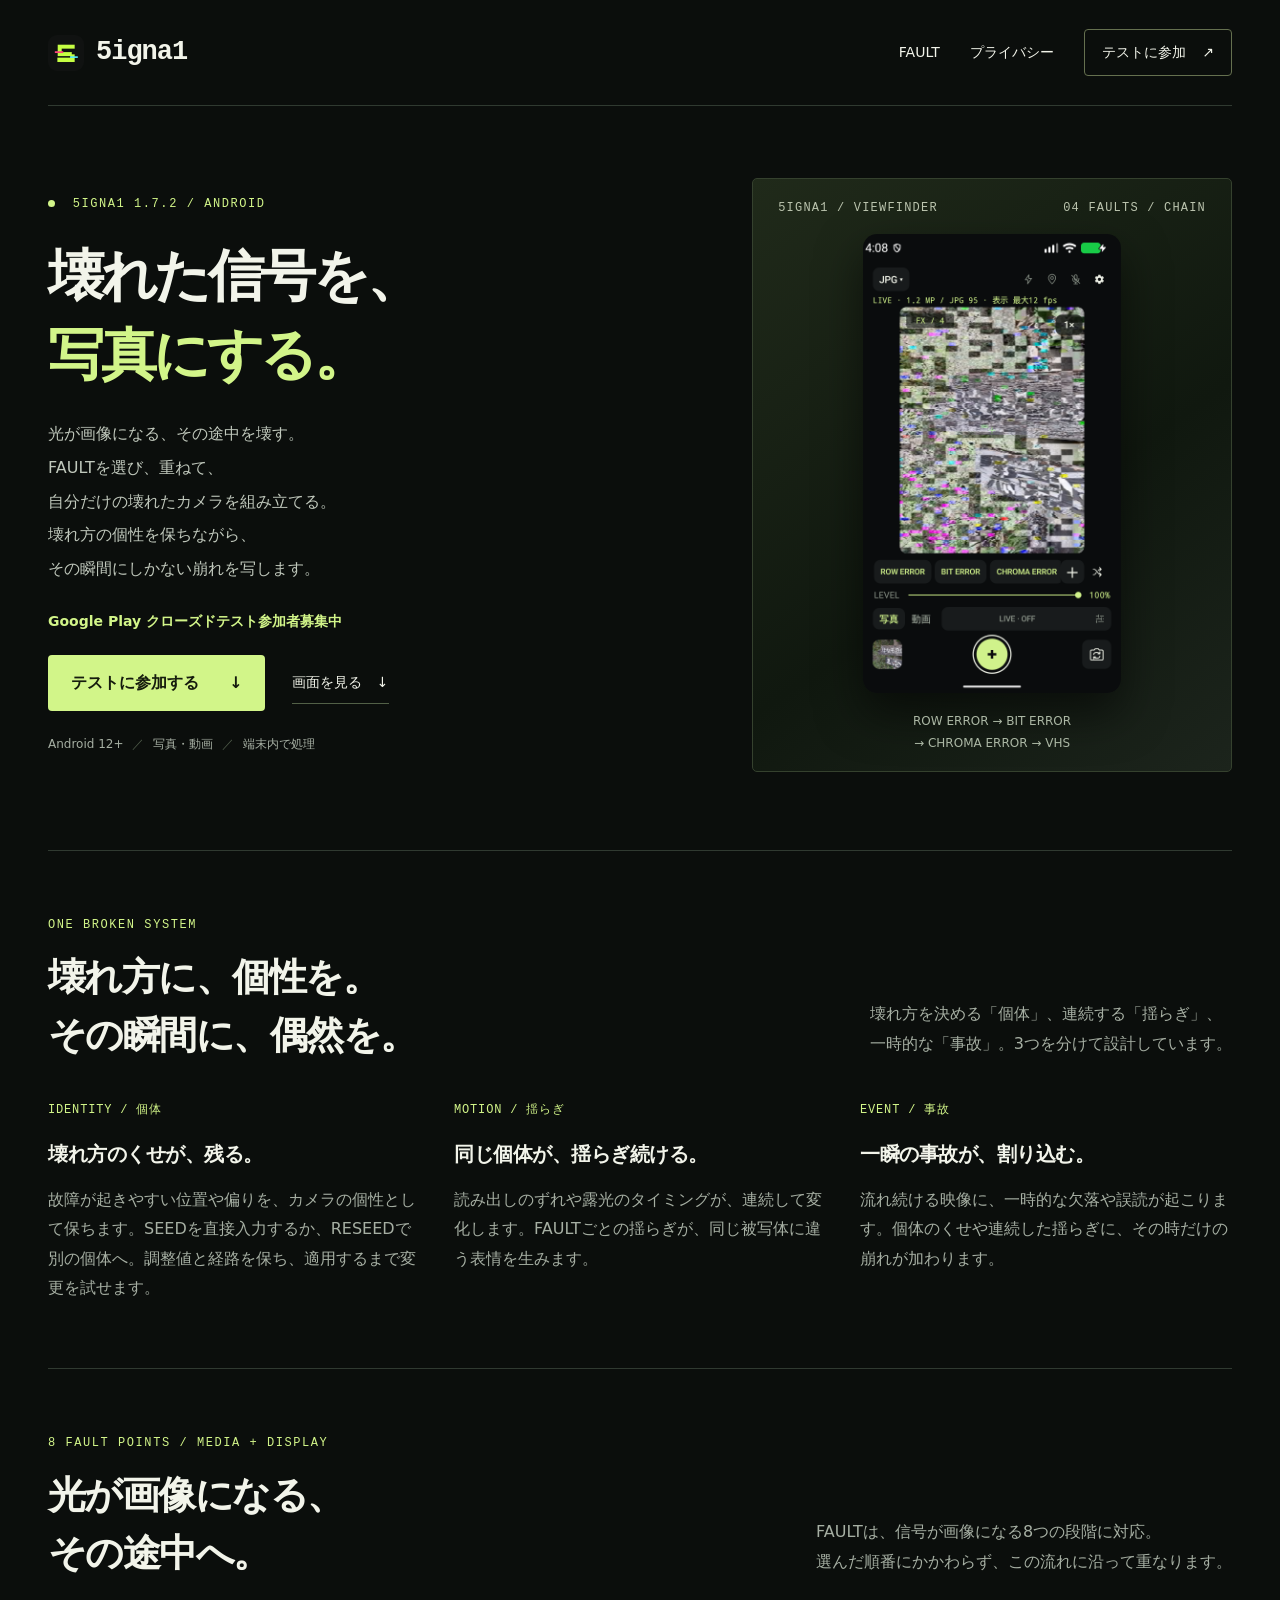
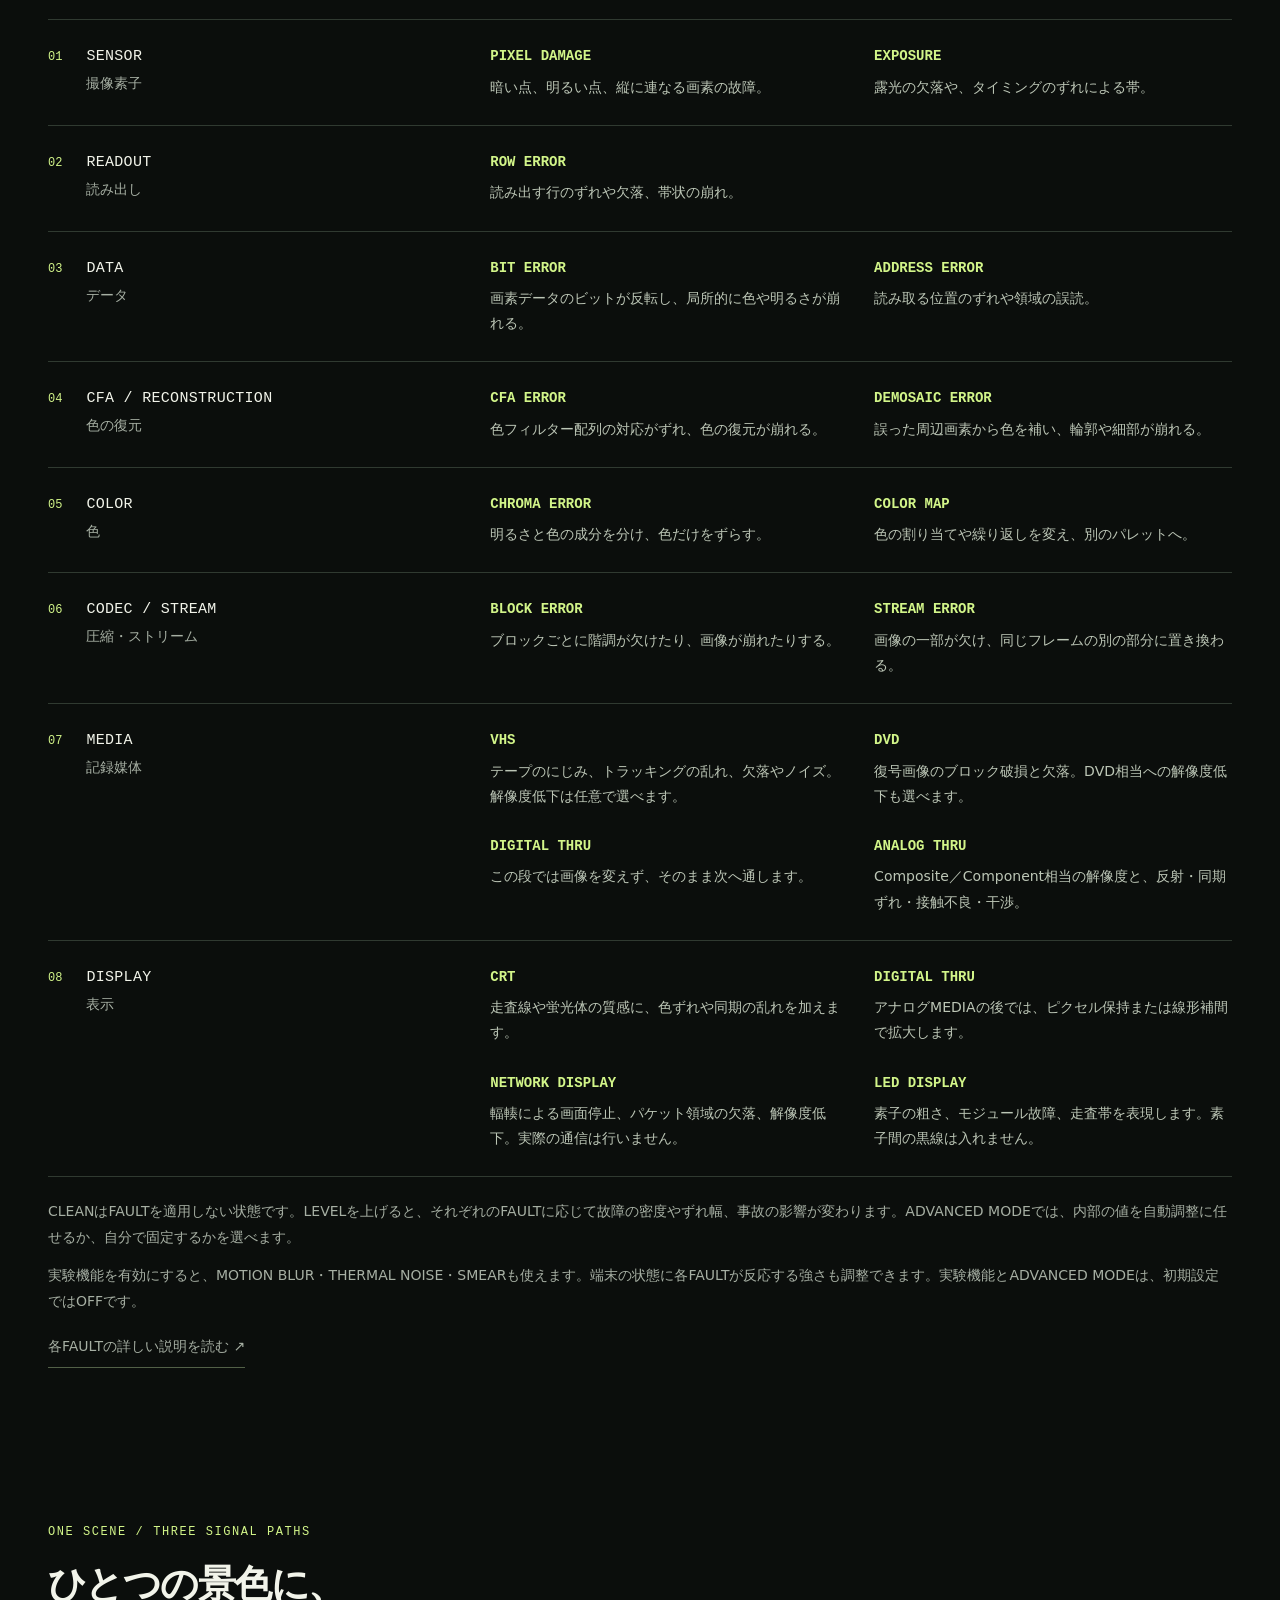
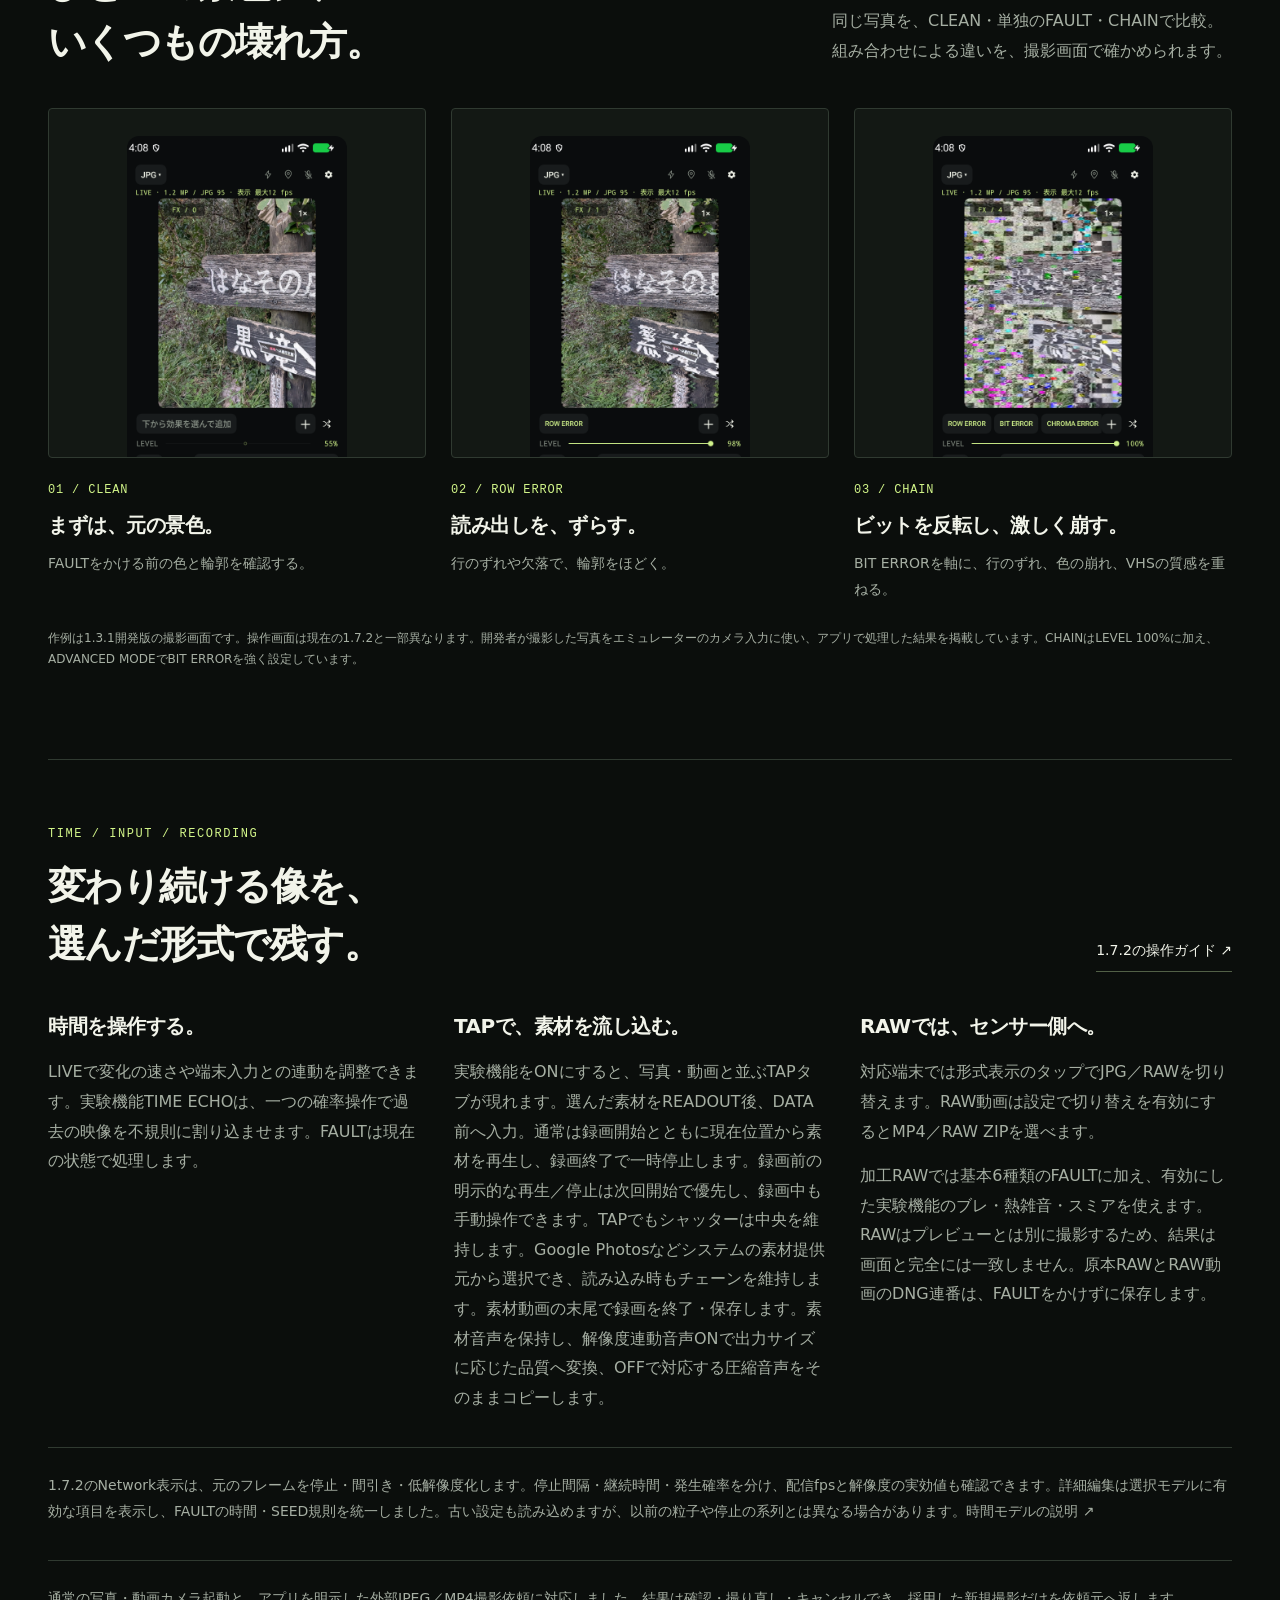
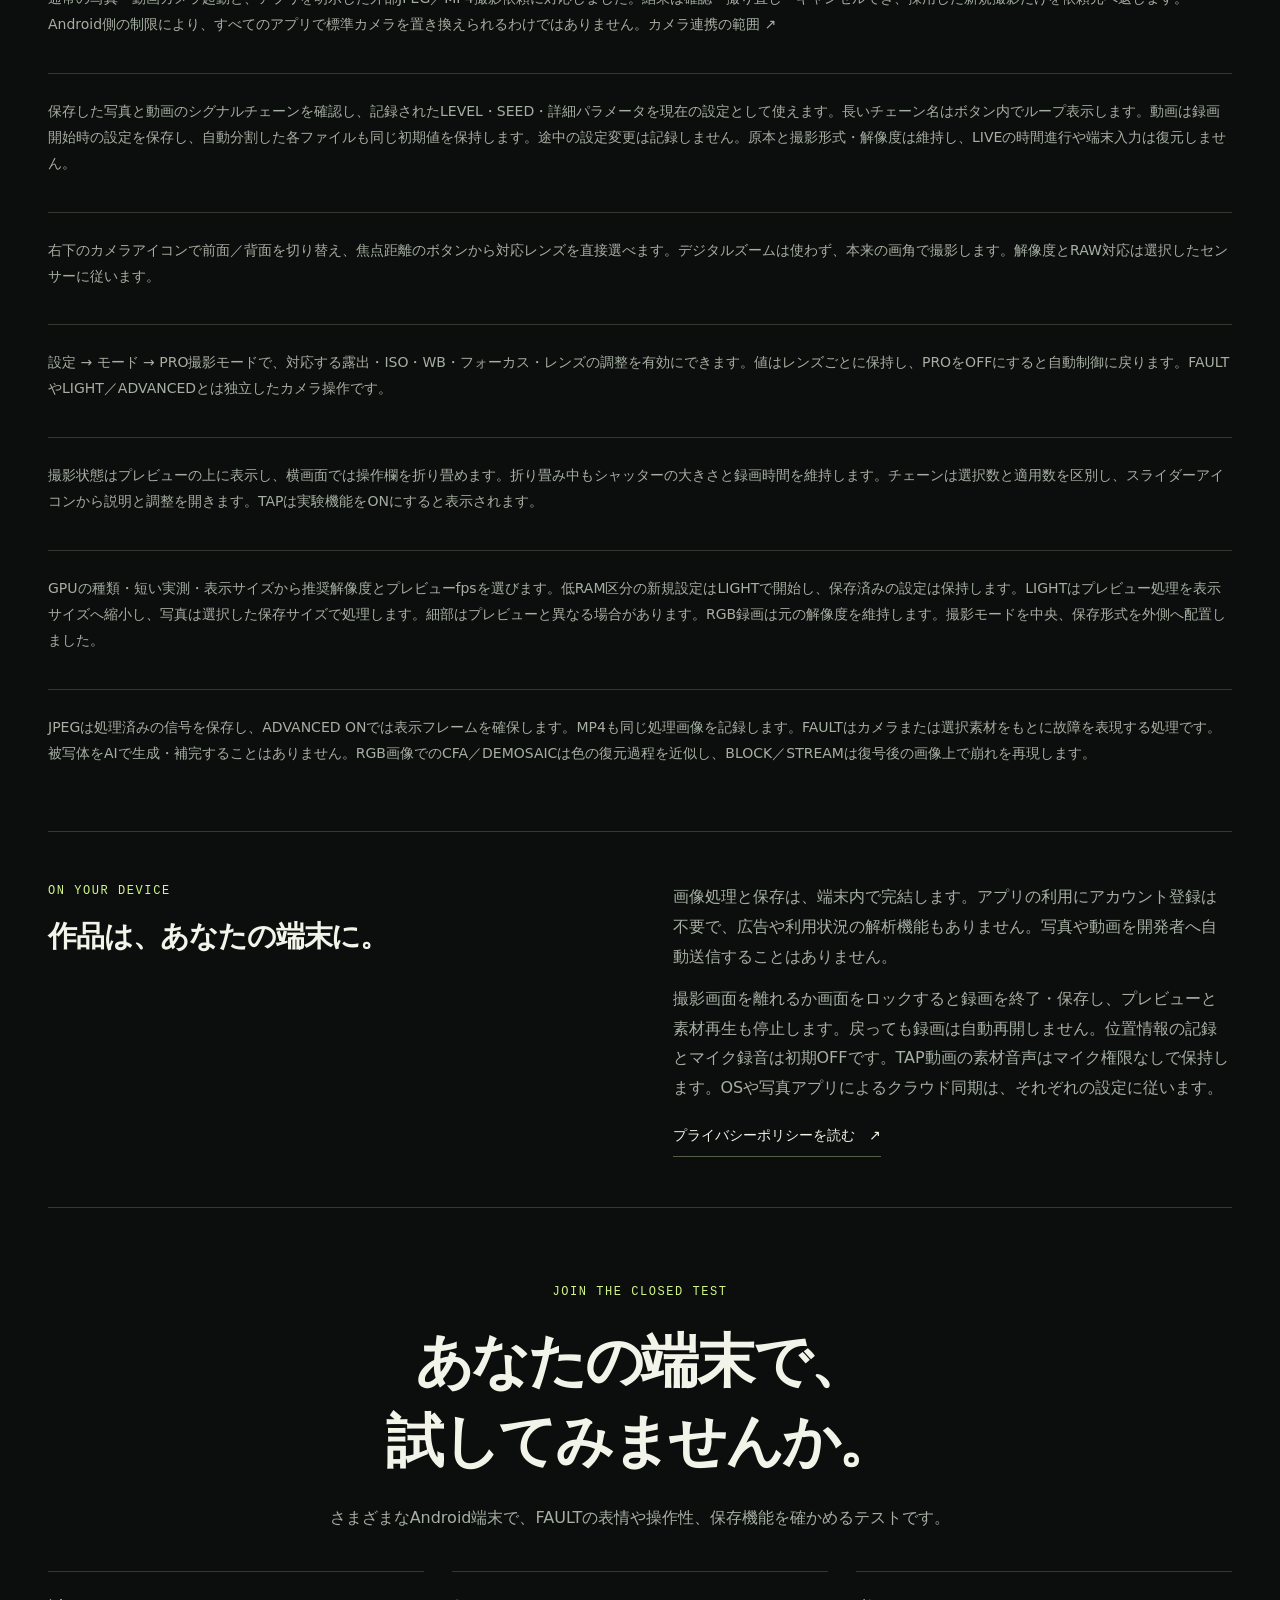
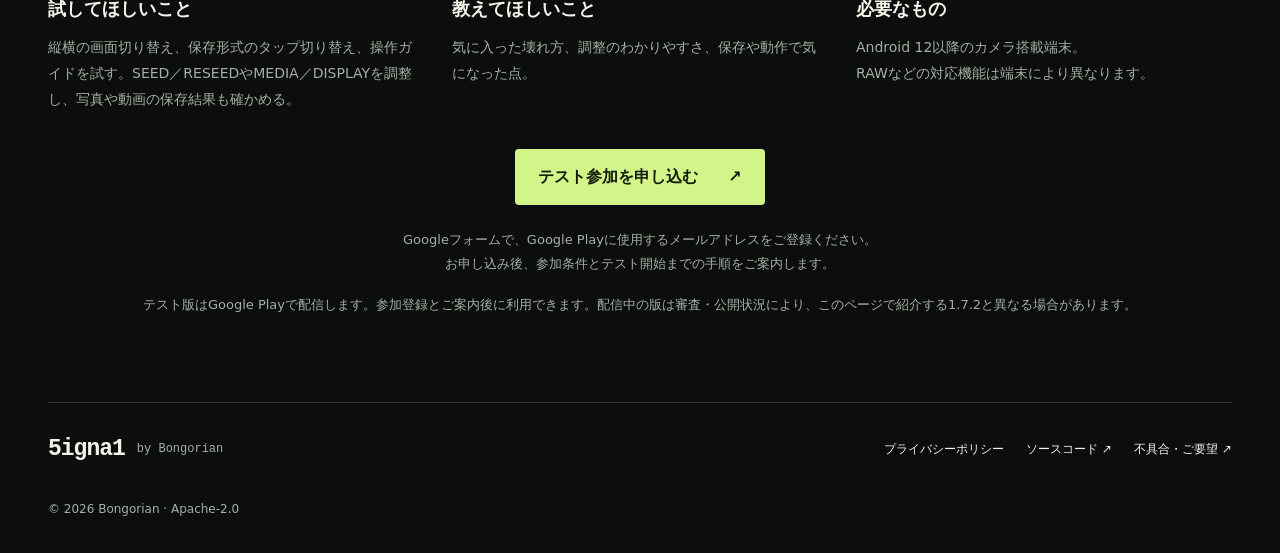
==== commit bde0d317: "Update site for 1.7.2 PRO camera release" ====
--- a/index.html
+++ b/index.html
@@ -14,7 +14,7 @@
 <header class="header wrap"><a class="brand" href="./" aria-label="5igna1 ホーム"><img src="assets/icon.png" width="36" height="36" alt=""><span>5igna1</span></a><nav aria-label="メインナビゲーション"><a href="#faults">FAULT</a><a href="privacy/">プライバシー</a><a class="nav-download" href="#join">テストに参加 <span aria-hidden="true">↗</span></a></nav></header>
 <main id="main">
 <section class="hero wrap" aria-labelledby="headline">
-<div class="hero-copy"><p class="eyebrow"><span class="signal-dot" aria-hidden="true"></span> 5IGNA1 1.7.1 / ANDROID</p><h1 id="headline">壊れた信号を、<br><span>写真にする。</span></h1><p class="lead">光が画像になる、その途中を壊す。<br>FAULTを選び、重ねて、<br>自分だけの壊れたカメラを組み立てる。<br>壊れ方の個性を保ちながら、<br>その瞬間にしかない崩れを写します。</p><p class="recruit-intro">Google Play クローズドテスト参加者募集中</p><div class="hero-actions"><a class="button primary" href="#join">テストに参加する <span aria-hidden="true">↓</span></a><a class="text-link" href="#look">画面を見る <span aria-hidden="true">↓</span></a></div><p class="micro">Android 12+ <span>／</span> 写真・動画 <span>／</span> 端末内で処理</p></div>
+<div class="hero-copy"><p class="eyebrow"><span class="signal-dot" aria-hidden="true"></span> 5IGNA1 1.7.2 / ANDROID</p><h1 id="headline">壊れた信号を、<br><span>写真にする。</span></h1><p class="lead">光が画像になる、その途中を壊す。<br>FAULTを選び、重ねて、<br>自分だけの壊れたカメラを組み立てる。<br>壊れ方の個性を保ちながら、<br>その瞬間にしかない崩れを写します。</p><p class="recruit-intro">Google Play クローズドテスト参加者募集中</p><div class="hero-actions"><a class="button primary" href="#join">テストに参加する <span aria-hidden="true">↓</span></a><a class="text-link" href="#look">画面を見る <span aria-hidden="true">↓</span></a></div><p class="micro">Android 12+ <span>／</span> 写真・動画 <span>／</span> 端末内で処理</p></div>
 <figure class="hero-visual"><div class="capture-label"><span>5IGNA1 / VIEWFINDER</span><span>04 FAULTS / CHAIN</span></div><img class="hero-screen" src="assets/03-chain.png" width="1080" height="1920" alt="5igna1の撮影画面。木製の案内板の写真にROW ERROR、BIT ERROR、CHROMA ERROR、VHSを重ね、色と輪郭が激しく崩れている" fetchpriority="high"><figcaption><span>ROW ERROR → BIT ERROR</span><br><span>→ CHROMA ERROR → VHS</span></figcaption></figure>
 </section>
 <section id="concept" class="concept wrap" aria-labelledby="concept-title"><div class="section-heading"><div><p class="eyebrow">ONE BROKEN SYSTEM</p><h2 id="concept-title">壊れ方に、個性を。<br>その瞬間に、偶然を。</h2></div><p>壊れ方を決める「個体」、連続する「揺らぎ」、<br>一時的な「事故」。3つを分けて設計しています。</p></div><div class="principles"><div><span class="shot-number">IDENTITY / 個体</span><h3>壊れ方のくせが、残る。</h3><p>故障が起きやすい位置や偏りを、カメラの個性として保ちます。SEEDを直接入力するか、RESEEDで別の個体へ。調整値と経路を保ち、適用するまで変更を試せます。</p></div><div><span class="shot-number">MOTION / 揺らぎ</span><h3>同じ個体が、揺らぎ続ける。</h3><p>読み出しのずれや露光のタイミングが、連続して変化します。FAULTごとの揺らぎが、同じ被写体に違う表情を生みます。</p></div><div><span class="shot-number">EVENT / 事故</span><h3>一瞬の事故が、割り込む。</h3><p>流れ続ける映像に、一時的な欠落や誤読が起こります。個体のくせや連続した揺らぎに、その時だけの崩れが加わります。</p></div></div></section><section id="faults" class="faults wrap" aria-labelledby="fault-title"><div class="section-heading"><div><p class="eyebrow">8 FAULT POINTS / MEDIA + DISPLAY</p><h2 id="fault-title">光が画像になる、<br>その途中へ。</h2></div><p>FAULTは、信号が画像になる8つの段階に対応。<br>選んだ順番にかかわらず、この流れに沿って重なります。</p></div><ol class="fault-list"><li><div class="fault-point"><span class="point-number">01</span><div><h3>SENSOR</h3><p>撮像素子</p></div></div><div class="fault-entries"><div class="fault-entry"><h4>PIXEL DAMAGE</h4><p>暗い点、明るい点、縦に連なる画素の故障。</p></div><div class="fault-entry"><h4>EXPOSURE</h4><p>露光の欠落や、タイミングのずれによる帯。</p></div></div></li><li><div class="fault-point"><span class="point-number">02</span><div><h3>READOUT</h3><p>読み出し</p></div></div><div class="fault-entries"><div class="fault-entry"><h4>ROW ERROR</h4><p>読み出す行のずれや欠落、帯状の崩れ。</p></div></div></li><li><div class="fault-point"><span class="point-number">03</span><div><h3>DATA</h3><p>データ</p></div></div><div class="fault-entries"><div class="fault-entry"><h4>BIT ERROR</h4><p>画素データのビットが反転し、局所的に色や明るさが崩れる。</p></div><div class="fault-entry"><h4>ADDRESS ERROR</h4><p>読み取る位置のずれや領域の誤読。</p></div></div></li><li><div class="fault-point"><span class="point-number">04</span><div><h3>CFA / RECONSTRUCTION</h3><p>色の復元</p></div></div><div class="fault-entries"><div class="fault-entry"><h4>CFA ERROR</h4><p>色フィルター配列の対応がずれ、色の復元が崩れる。</p></div><div class="fault-entry"><h4>DEMOSAIC ERROR</h4><p>誤った周辺画素から色を補い、輪郭や細部が崩れる。</p></div></div></li><li><div class="fault-point"><span class="point-number">05</span><div><h3>COLOR</h3><p>色</p></div></div><div class="fault-entries"><div class="fault-entry"><h4>CHROMA ERROR</h4><p>明るさと色の成分を分け、色だけをずらす。</p></div><div class="fault-entry"><h4>COLOR MAP</h4><p>色の割り当てや繰り返しを変え、別のパレットへ。</p></div></div></li><li><div class="fault-point"><span class="point-number">06</span><div><h3>CODEC / STREAM</h3><p>圧縮・ストリーム</p></div></div><div class="fault-entries"><div class="fault-entry"><h4>BLOCK ERROR</h4><p>ブロックごとに階調が欠けたり、画像が崩れたりする。</p></div><div class="fault-entry"><h4>STREAM ERROR</h4><p>画像の一部が欠け、同じフレームの別の部分に置き換わる。</p></div></div></li><li><div class="fault-point"><span class="point-number">07</span><div><h3>MEDIA</h3><p>記録媒体</p></div></div><div class="fault-entries"><div class="fault-entry"><h4>VHS</h4><p>テープのにじみ、トラッキングの乱れ、欠落やノイズ。解像度低下は任意で選べます。</p></div><div class="fault-entry"><h4>DVD</h4><p>復号画像のブロック破損と欠落。DVD相当への解像度低下も選べます。</p></div><div class="fault-entry"><h4>DIGITAL THRU</h4><p>この段では画像を変えず、そのまま次へ通します。</p></div><div class="fault-entry"><h4>ANALOG THRU</h4><p>Composite／Component相当の解像度と、反射・同期ずれ・接触不良・干渉。</p></div></div></li><li><div class="fault-point"><span class="point-number">08</span><div><h3>DISPLAY</h3><p>表示</p></div></div><div class="fault-entries"><div class="fault-entry"><h4>CRT</h4><p>走査線や蛍光体の質感に、色ずれや同期の乱れを加えます。</p></div><div class="fault-entry"><h4>DIGITAL THRU</h4><p>アナログMEDIAの後では、ピクセル保持または線形補間で拡大します。</p></div><div class="fault-entry"><h4>NETWORK DISPLAY</h4><p>輻輳による画面停止、パケット領域の欠落、解像度低下。実際の通信は行いません。</p></div><div class="fault-entry"><h4>LED DISPLAY</h4><p>素子の粗さ、モジュール故障、走査帯を表現します。素子間の黒線は入れません。</p></div></div></li></ol><div class="fault-notes"><p>CLEANはFAULTを適用しない状態です。LEVELを上げると、それぞれのFAULTに応じて故障の密度やずれ幅、事故の影響が変わります。ADVANCED MODEでは、内部の値を自動調整に任せるか、自分で固定するかを選べます。</p><p>実験機能を有効にすると、MOTION BLUR・THERMAL NOISE・SMEARも使えます。端末の状態に各FAULTが反応する強さも調整できます。実験機能とADVANCED MODEは、初期設定ではOFFです。</p><a class="text-link" href="https://github.com/Bongorian/5igna1-release/blob/main/docs/EFFECTS.ja.md">各FAULTの詳しい説明を読む ↗</a></div></section>
@@ -22,10 +22,10 @@
 <figure><div class="shot"><img src="assets/01-camera.png" width="1080" height="1920" loading="lazy" alt="FAULTを適用していないCLEANの撮影画面。草木に囲まれた木製の案内板"></div><figcaption><span class="shot-number">01 / CLEAN</span><h3>まずは、元の景色。</h3><p>FAULTをかける前の色と輪郭を確認する。</p></figcaption></figure>
 <figure><div class="shot"><img src="assets/02-row.png" width="1080" height="1920" loading="lazy" alt="ROW ERRORで木製の案内板の文字や輪郭が横にずれた撮影画面"></div><figcaption><span class="shot-number">02 / ROW ERROR</span><h3>読み出しを、ずらす。</h3><p>行のずれや欠落で、輪郭をほどく。</p></figcaption></figure>
 <figure><div class="shot"><img src="assets/03-chain.png" width="1080" height="1920" loading="lazy" alt="ROW ERRORにBIT ERROR、CHROMA ERROR、VHSを重ねた撮影画面"></div><figcaption><span class="shot-number">03 / CHAIN</span><h3>ビットを反転し、激しく崩す。</h3><p>BIT ERRORを軸に、行のずれ、色の崩れ、VHSの質感を重ねる。</p></figcaption></figure>
-</div><p class="image-note">作例は1.3.1開発版の撮影画面です。操作画面は現在の1.7.1と一部異なります。開発者が撮影した写真をエミュレーターのカメラ入力に使い、アプリで処理した結果を掲載しています。CHAINはLEVEL 100%に加え、ADVANCED MODEでBIT ERRORを強く設定しています。</p></section>
-<section id="recording" class="recording wrap" aria-labelledby="record-title"><div class="section-heading"><div><p class="eyebrow">TIME / INPUT / RECORDING</p><h2 id="record-title">変わり続ける像を、<br>選んだ形式で残す。</h2></div><a class="text-link" href="https://github.com/Bongorian/5igna1-release/blob/v1.7.1/docs/README.ja.md">1.7.1の操作ガイド ↗</a></div><div class="principles"><div><h3>時間を操作する。</h3><p>LIVEで変化の速さや端末入力との連動を調整できます。実験機能TIME ECHOは、一つの確率操作で過去の映像を不規則に割り込ませます。FAULTは現在の状態で処理します。</p></div><div><h3>TAPで、素材を流し込む。</h3><p>実験機能をONにすると、写真・動画と並ぶTAPタブが現れます。選んだ素材をREADOUT後、DATA前へ入力。通常は録画開始とともに現在位置から素材を再生し、録画終了で一時停止します。録画前の明示的な再生／停止は次回開始で優先し、録画中も手動操作できます。TAPでもシャッターは中央を維持します。Google Photosなどシステムの素材提供元から選択でき、読み込み時もチェーンを維持します。素材動画の末尾で録画を終了・保存します。素材音声を保持し、解像度連動音声ONで出力サイズに応じた品質へ変換、OFFで対応する圧縮音声をそのままコピーします。</p></div><div><h3>RAWでは、センサー側へ。</h3><p>対応端末では形式表示のタップでJPG／RAWを切り替えます。RAW動画は設定で切り替えを有効にするとMP4／RAW ZIPを選べます。</p><p>加工RAWでは基本6種類のFAULTに加え、有効にした実験機能のブレ・熱雑音・スミアを使えます。RAWはプレビューとは別に撮影するため、結果は画面と完全には一致しません。原本RAWとRAW動画のDNG連番は、FAULTをかけずに保存します。</p></div></div><p class="model-note">1.7.1のNetwork表示は、元のフレームを停止・間引き・低解像度化します。停止間隔・継続時間・発生確率を分け、配信fpsと解像度の実効値も確認できます。詳細編集は選択モデルに有効な項目を表示し、FAULTの時間・SEED規則を統一しました。古い設定も読み込めますが、以前の粒子や停止の系列とは異なる場合があります。<a href="https://github.com/Bongorian/5igna1-release/blob/v1.7.1/docs/TIME_MODEL.ja.md">時間モデルの説明 ↗</a></p><p class="model-note">通常の写真・動画カメラ起動と、アプリを明示した外部JPEG／MP4撮影依頼に対応しました。結果は確認・撮り直し・キャンセルでき、採用した新規撮影だけを依頼元へ返します。Android側の制限により、すべてのアプリで標準カメラを置き換えられるわけではありません。<a href="https://github.com/Bongorian/5igna1-release/blob/v1.7.1/docs/CAMERA_INTEGRATION.ja.md">カメラ連携の範囲 ↗</a></p><p class="model-note">保存した写真と動画のシグナルチェーンを確認し、記録されたLEVEL・SEED・詳細パラメータを現在の設定として使えます。長いチェーン名はボタン内でループ表示します。動画は録画開始時の設定を保存し、自動分割した各ファイルも同じ初期値を保持します。途中の設定変更は記録しません。原本と撮影形式・解像度は維持し、LIVEの時間進行や端末入力は復元しません。</p><p class="model-note">カメラアイコンまたはレンズ表示から、端末が公開する広角・超広角・望遠などのカメラ／物理センサーを選択できます。デジタルズームは使わず、本来の画角で撮影します。光学焦点距離を複数指定できるレンズだけ、対応する値を選べます。固定焦点距離のレンズにはズーム操作を表示しません。解像度とRAW対応は選択したセンサーに従います。</p><p class="model-note">GPUの種類・短い実測・表示サイズから推奨解像度とプレビューfpsを選びます。低RAM区分の新規設定はLIGHTで開始し、保存済みの設定は保持します。LIGHTはプレビュー処理を表示サイズへ縮小し、写真は選択した保存サイズで処理します。細部はプレビューと異なる場合があります。RGB録画は元の解像度を維持します。撮影モードを中央、保存形式を外側へ配置しました。</p><p class="model-note">JPEGは処理済みの信号を保存し、ADVANCED ONでは表示フレームを確保します。MP4も同じ処理画像を記録します。FAULTはカメラまたは選択素材をもとに故障を表現する処理です。被写体をAIで生成・補完することはありません。RGB画像でのCFA／DEMOSAICは色の復元過程を近似し、BLOCK／STREAMは復号後の画像上で崩れを再現します。</p></section>
+</div><p class="image-note">作例は1.3.1開発版の撮影画面です。操作画面は現在の1.7.2と一部異なります。開発者が撮影した写真をエミュレーターのカメラ入力に使い、アプリで処理した結果を掲載しています。CHAINはLEVEL 100%に加え、ADVANCED MODEでBIT ERRORを強く設定しています。</p></section>
+<section id="recording" class="recording wrap" aria-labelledby="record-title"><div class="section-heading"><div><p class="eyebrow">TIME / INPUT / RECORDING</p><h2 id="record-title">変わり続ける像を、<br>選んだ形式で残す。</h2></div><a class="text-link" href="https://github.com/Bongorian/5igna1-release/blob/v1.7.2/docs/README.ja.md">1.7.2の操作ガイド ↗</a></div><div class="principles"><div><h3>時間を操作する。</h3><p>LIVEで変化の速さや端末入力との連動を調整できます。実験機能TIME ECHOは、一つの確率操作で過去の映像を不規則に割り込ませます。FAULTは現在の状態で処理します。</p></div><div><h3>TAPで、素材を流し込む。</h3><p>実験機能をONにすると、写真・動画と並ぶTAPタブが現れます。選んだ素材をREADOUT後、DATA前へ入力。通常は録画開始とともに現在位置から素材を再生し、録画終了で一時停止します。録画前の明示的な再生／停止は次回開始で優先し、録画中も手動操作できます。TAPでもシャッターは中央を維持します。Google Photosなどシステムの素材提供元から選択でき、読み込み時もチェーンを維持します。素材動画の末尾で録画を終了・保存します。素材音声を保持し、解像度連動音声ONで出力サイズに応じた品質へ変換、OFFで対応する圧縮音声をそのままコピーします。</p></div><div><h3>RAWでは、センサー側へ。</h3><p>対応端末では形式表示のタップでJPG／RAWを切り替えます。RAW動画は設定で切り替えを有効にするとMP4／RAW ZIPを選べます。</p><p>加工RAWでは基本6種類のFAULTに加え、有効にした実験機能のブレ・熱雑音・スミアを使えます。RAWはプレビューとは別に撮影するため、結果は画面と完全には一致しません。原本RAWとRAW動画のDNG連番は、FAULTをかけずに保存します。</p></div></div><p class="model-note">1.7.2のNetwork表示は、元のフレームを停止・間引き・低解像度化します。停止間隔・継続時間・発生確率を分け、配信fpsと解像度の実効値も確認できます。詳細編集は選択モデルに有効な項目を表示し、FAULTの時間・SEED規則を統一しました。古い設定も読み込めますが、以前の粒子や停止の系列とは異なる場合があります。<a href="https://github.com/Bongorian/5igna1-release/blob/v1.7.2/docs/TIME_MODEL.ja.md">時間モデルの説明 ↗</a></p><p class="model-note">通常の写真・動画カメラ起動と、アプリを明示した外部JPEG／MP4撮影依頼に対応しました。結果は確認・撮り直し・キャンセルでき、採用した新規撮影だけを依頼元へ返します。Android側の制限により、すべてのアプリで標準カメラを置き換えられるわけではありません。<a href="https://github.com/Bongorian/5igna1-release/blob/v1.7.2/docs/CAMERA_INTEGRATION.ja.md">カメラ連携の範囲 ↗</a></p><p class="model-note">保存した写真と動画のシグナルチェーンを確認し、記録されたLEVEL・SEED・詳細パラメータを現在の設定として使えます。長いチェーン名はボタン内でループ表示します。動画は録画開始時の設定を保存し、自動分割した各ファイルも同じ初期値を保持します。途中の設定変更は記録しません。原本と撮影形式・解像度は維持し、LIVEの時間進行や端末入力は復元しません。</p><p class="model-note">右下のカメラアイコンで前面／背面を切り替え、焦点距離のボタンから対応レンズを直接選べます。デジタルズームは使わず、本来の画角で撮影します。解像度とRAW対応は選択したセンサーに従います。</p><p class="model-note">設定 → モード → PRO撮影モードで、対応する露出・ISO・WB・フォーカス・レンズの調整を有効にできます。値はレンズごとに保持し、PROをOFFにすると自動制御に戻ります。FAULTやLIGHT／ADVANCEDとは独立したカメラ操作です。</p><p class="model-note">撮影状態はプレビューの上に表示し、横画面では操作欄を折り畳めます。折り畳み中もシャッターの大きさと録画時間を維持します。チェーンは選択数と適用数を区別し、スライダーアイコンから説明と調整を開きます。TAPは実験機能をONにすると表示されます。</p><p class="model-note">GPUの種類・短い実測・表示サイズから推奨解像度とプレビューfpsを選びます。低RAM区分の新規設定はLIGHTで開始し、保存済みの設定は保持します。LIGHTはプレビュー処理を表示サイズへ縮小し、写真は選択した保存サイズで処理します。細部はプレビューと異なる場合があります。RGB録画は元の解像度を維持します。撮影モードを中央、保存形式を外側へ配置しました。</p><p class="model-note">JPEGは処理済みの信号を保存し、ADVANCED ONでは表示フレームを確保します。MP4も同じ処理画像を記録します。FAULTはカメラまたは選択素材をもとに故障を表現する処理です。被写体をAIで生成・補完することはありません。RGB画像でのCFA／DEMOSAICは色の復元過程を近似し、BLOCK／STREAMは復号後の画像上で崩れを再現します。</p></section>
 <section class="private wrap" aria-labelledby="private-title"><div><p class="eyebrow">ON YOUR DEVICE</p><h2 id="private-title">作品は、あなたの端末に。</h2></div><div><p>画像処理と保存は、端末内で完結します。アプリの利用にアカウント登録は不要で、広告や利用状況の解析機能もありません。写真や動画を開発者へ自動送信することはありません。</p><p>撮影画面を離れるか画面をロックすると録画を終了・保存し、プレビューと素材再生も停止します。戻っても録画は自動再開しません。位置情報の記録とマイク録音は初期OFFです。TAP動画の素材音声はマイク権限なしで保持します。OSや写真アプリによるクラウド同期は、それぞれの設定に従います。</p><a class="text-link" href="privacy/">プライバシーポリシーを読む <span aria-hidden="true">↗</span></a></div></section>
-<section id="join" class="download wrap" aria-labelledby="join-title"><p class="eyebrow">JOIN THE CLOSED TEST</p><h2 id="join-title">あなたの端末で、<br>試してみませんか。</h2><p>さまざまなAndroid端末で、FAULTの表情や操作性、保存機能を確かめるテストです。</p><div class="test-details"><div><h3>試してほしいこと</h3><p>縦横の画面切り替え、保存形式のタップ切り替え、操作ガイドを試す。SEED／RESEEDやMEDIA／DISPLAYを調整し、写真や動画の保存結果も確かめる。</p></div><div><h3>教えてほしいこと</h3><p>気に入った壊れ方、調整のわかりやすさ、保存や動作で気になった点。</p></div><div><h3>必要なもの</h3><p>Android 12以降のカメラ搭載端末。<br>RAWなどの対応機能は端末により異なります。</p></div></div><a class="button primary" href="https://docs.google.com/forms/d/e/1FAIpQLSe3DG5H0_nYEP9pk1v1bQU3BytAQWtgAYScoBTCsI9YMPtdsA/viewform">テスト参加を申し込む <span aria-hidden="true">↗</span></a><p class="download-help">Googleフォームで、Google Playに使用するメールアドレスをご登録ください。<br>お申し込み後、参加条件とテスト開始までの手順をご案内します。</p><p class="distribution-note">テスト版はGoogle Playで配信します。参加登録とご案内後に利用できます。配信中の版は審査・公開状況により、このページで紹介する1.7.1と異なる場合があります。</p></section>
+<section id="join" class="download wrap" aria-labelledby="join-title"><p class="eyebrow">JOIN THE CLOSED TEST</p><h2 id="join-title">あなたの端末で、<br>試してみませんか。</h2><p>さまざまなAndroid端末で、FAULTの表情や操作性、保存機能を確かめるテストです。</p><div class="test-details"><div><h3>試してほしいこと</h3><p>縦横の画面切り替え、保存形式のタップ切り替え、操作ガイドを試す。SEED／RESEEDやMEDIA／DISPLAYを調整し、写真や動画の保存結果も確かめる。</p></div><div><h3>教えてほしいこと</h3><p>気に入った壊れ方、調整のわかりやすさ、保存や動作で気になった点。</p></div><div><h3>必要なもの</h3><p>Android 12以降のカメラ搭載端末。<br>RAWなどの対応機能は端末により異なります。</p></div></div><a class="button primary" href="https://docs.google.com/forms/d/e/1FAIpQLSe3DG5H0_nYEP9pk1v1bQU3BytAQWtgAYScoBTCsI9YMPtdsA/viewform">テスト参加を申し込む <span aria-hidden="true">↗</span></a><p class="download-help">Googleフォームで、Google Playに使用するメールアドレスをご登録ください。<br>お申し込み後、参加条件とテスト開始までの手順をご案内します。</p><p class="distribution-note">テスト版はGoogle Playで配信します。参加登録とご案内後に利用できます。配信中の版は審査・公開状況により、このページで紹介する1.7.2と異なる場合があります。</p></section>
 </main>
 <footer class="footer wrap"><a class="brand" href="./">5igna1<span class="by">by Bongorian</span></a><nav aria-label="フッターナビゲーション"><a href="privacy/">プライバシーポリシー</a><a href="https://github.com/Bongorian/5igna1-release">ソースコード ↗</a><a href="https://github.com/Bongorian/5igna1-release/issues">不具合・ご要望 ↗</a></nav><p>© 2026 Bongorian · <a href="https://github.com/Bongorian/5igna1-release/blob/main/LICENSE">Apache-2.0</a></p></footer>
 </body></html>
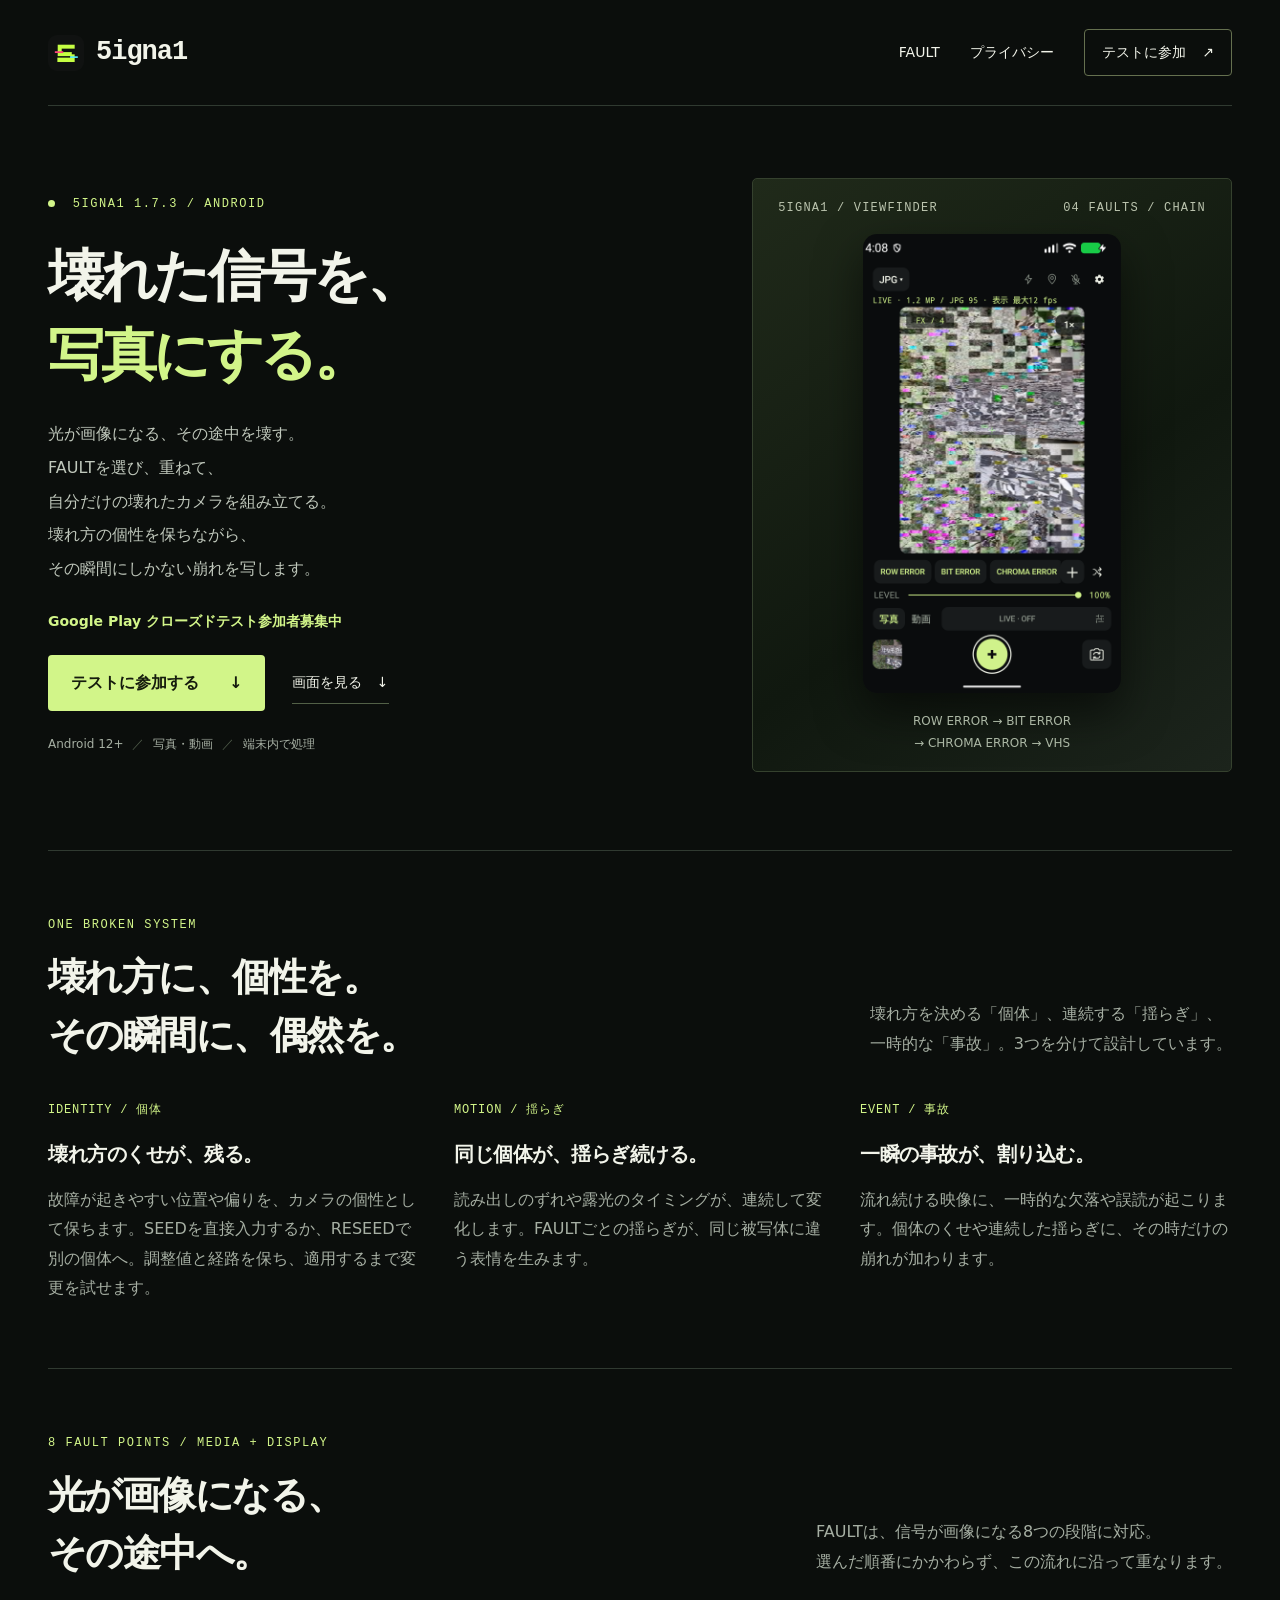
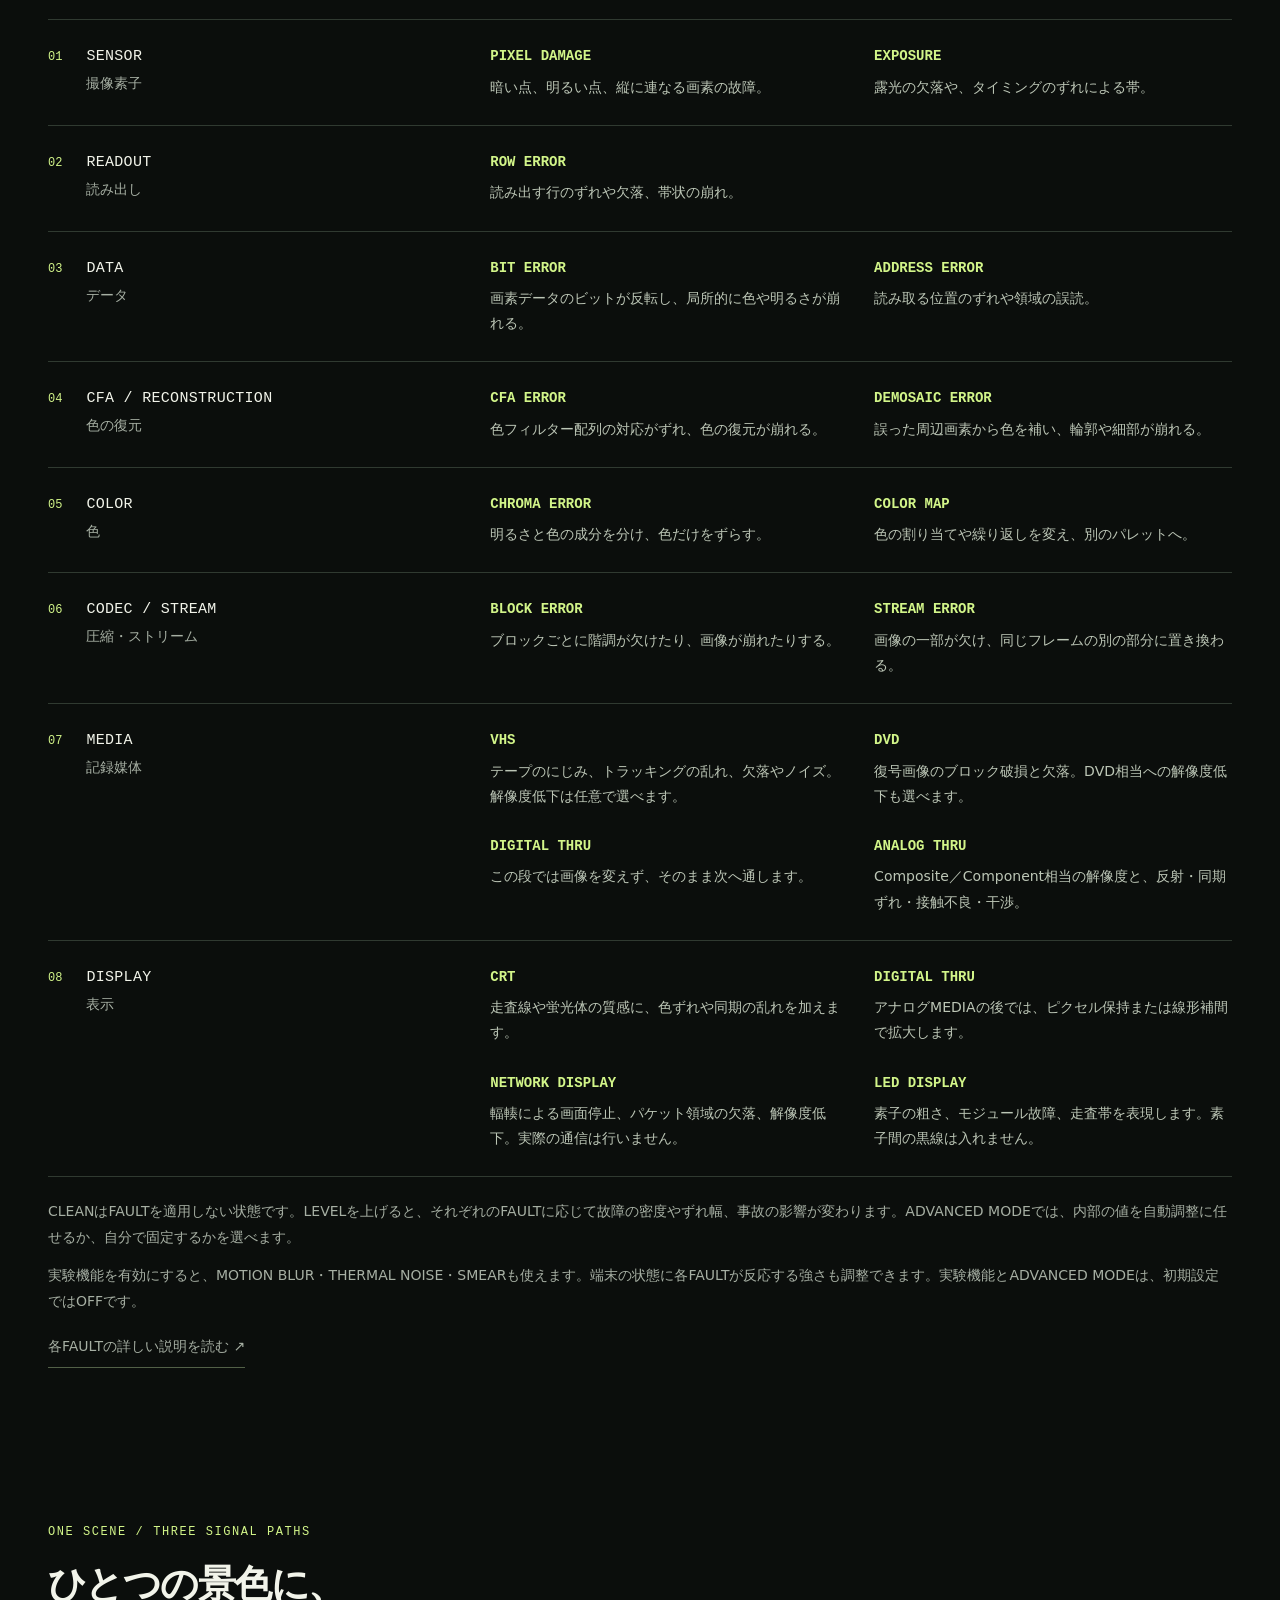
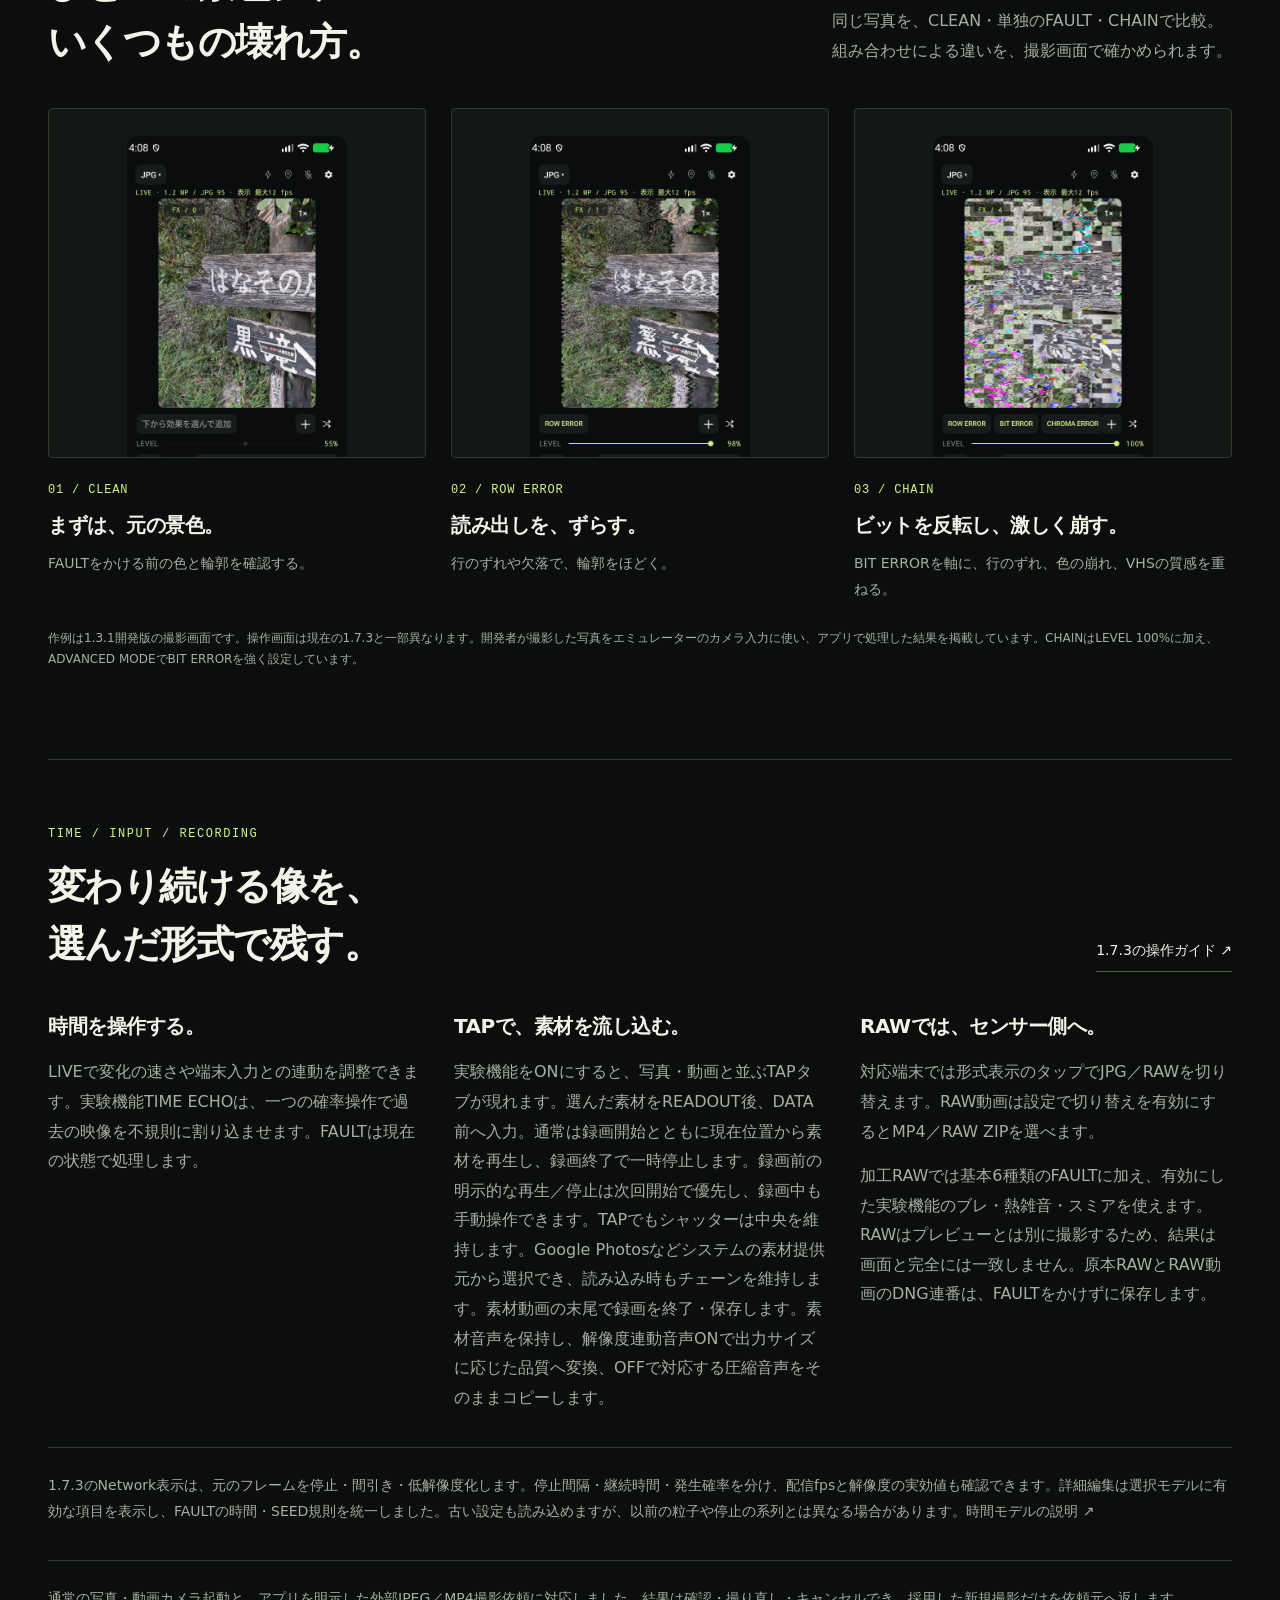
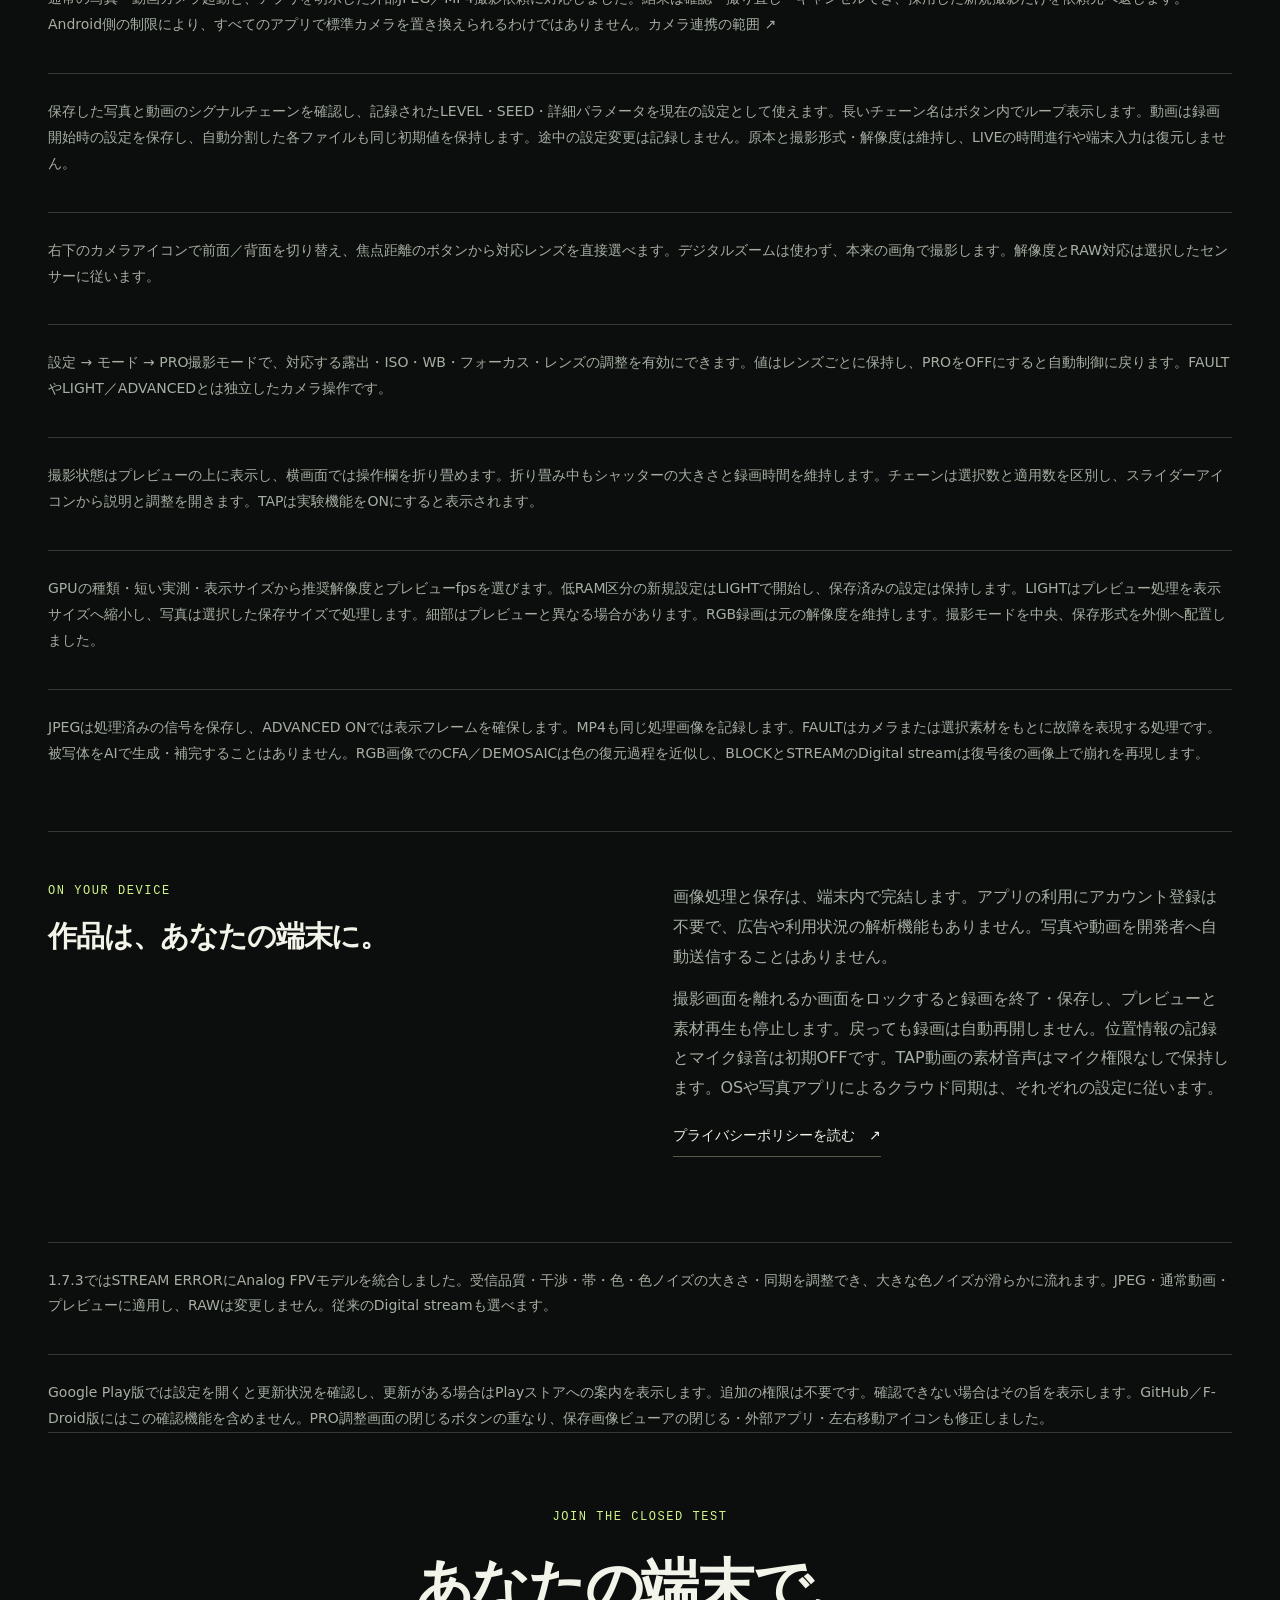
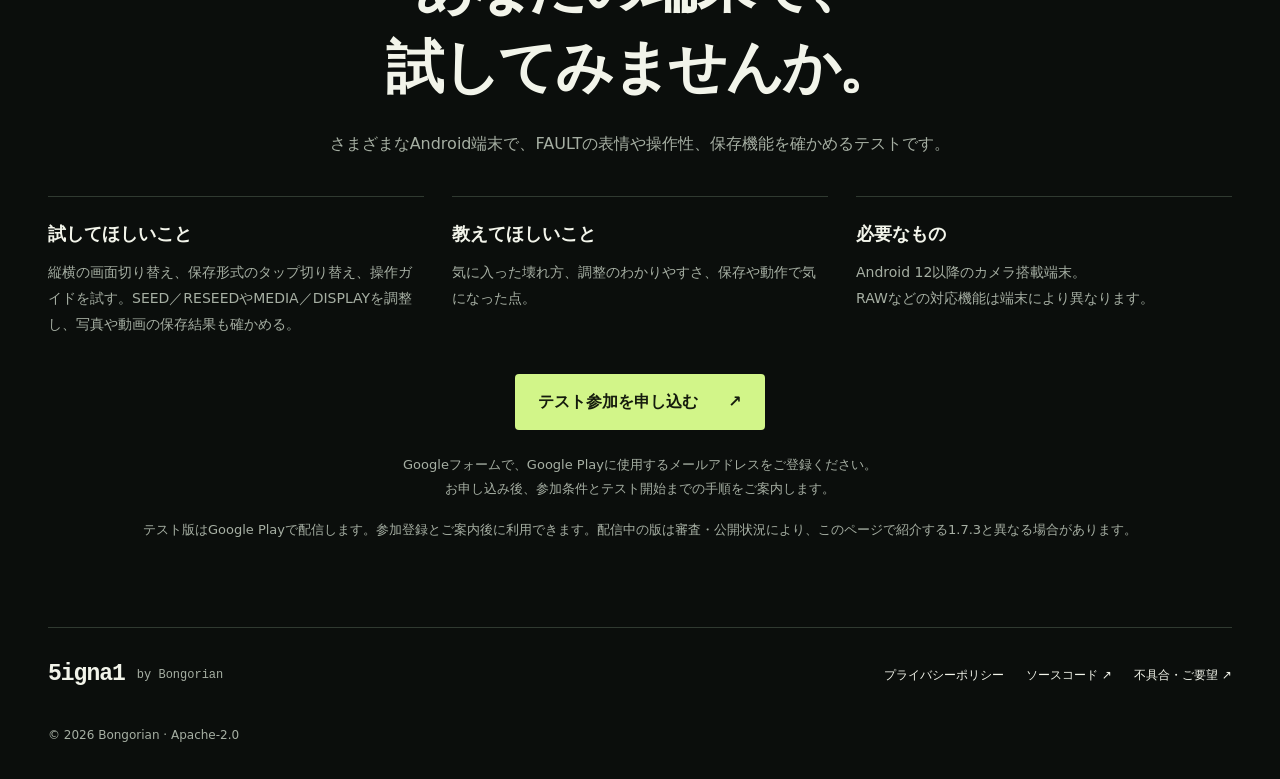
==== commit 9844da4c: "Update site and privacy policies for 1.7.3" ====
--- a/index.html
+++ b/index.html
@@ -14,7 +14,7 @@
 <header class="header wrap"><a class="brand" href="./" aria-label="5igna1 ホーム"><img src="assets/icon.png" width="36" height="36" alt=""><span>5igna1</span></a><nav aria-label="メインナビゲーション"><a href="#faults">FAULT</a><a href="privacy/">プライバシー</a><a class="nav-download" href="#join">テストに参加 <span aria-hidden="true">↗</span></a></nav></header>
 <main id="main">
 <section class="hero wrap" aria-labelledby="headline">
-<div class="hero-copy"><p class="eyebrow"><span class="signal-dot" aria-hidden="true"></span> 5IGNA1 1.7.2 / ANDROID</p><h1 id="headline">壊れた信号を、<br><span>写真にする。</span></h1><p class="lead">光が画像になる、その途中を壊す。<br>FAULTを選び、重ねて、<br>自分だけの壊れたカメラを組み立てる。<br>壊れ方の個性を保ちながら、<br>その瞬間にしかない崩れを写します。</p><p class="recruit-intro">Google Play クローズドテスト参加者募集中</p><div class="hero-actions"><a class="button primary" href="#join">テストに参加する <span aria-hidden="true">↓</span></a><a class="text-link" href="#look">画面を見る <span aria-hidden="true">↓</span></a></div><p class="micro">Android 12+ <span>／</span> 写真・動画 <span>／</span> 端末内で処理</p></div>
+<div class="hero-copy"><p class="eyebrow"><span class="signal-dot" aria-hidden="true"></span> 5IGNA1 1.7.3 / ANDROID</p><h1 id="headline">壊れた信号を、<br><span>写真にする。</span></h1><p class="lead">光が画像になる、その途中を壊す。<br>FAULTを選び、重ねて、<br>自分だけの壊れたカメラを組み立てる。<br>壊れ方の個性を保ちながら、<br>その瞬間にしかない崩れを写します。</p><p class="recruit-intro">Google Play クローズドテスト参加者募集中</p><div class="hero-actions"><a class="button primary" href="#join">テストに参加する <span aria-hidden="true">↓</span></a><a class="text-link" href="#look">画面を見る <span aria-hidden="true">↓</span></a></div><p class="micro">Android 12+ <span>／</span> 写真・動画 <span>／</span> 端末内で処理</p></div>
 <figure class="hero-visual"><div class="capture-label"><span>5IGNA1 / VIEWFINDER</span><span>04 FAULTS / CHAIN</span></div><img class="hero-screen" src="assets/03-chain.png" width="1080" height="1920" alt="5igna1の撮影画面。木製の案内板の写真にROW ERROR、BIT ERROR、CHROMA ERROR、VHSを重ね、色と輪郭が激しく崩れている" fetchpriority="high"><figcaption><span>ROW ERROR → BIT ERROR</span><br><span>→ CHROMA ERROR → VHS</span></figcaption></figure>
 </section>
 <section id="concept" class="concept wrap" aria-labelledby="concept-title"><div class="section-heading"><div><p class="eyebrow">ONE BROKEN SYSTEM</p><h2 id="concept-title">壊れ方に、個性を。<br>その瞬間に、偶然を。</h2></div><p>壊れ方を決める「個体」、連続する「揺らぎ」、<br>一時的な「事故」。3つを分けて設計しています。</p></div><div class="principles"><div><span class="shot-number">IDENTITY / 個体</span><h3>壊れ方のくせが、残る。</h3><p>故障が起きやすい位置や偏りを、カメラの個性として保ちます。SEEDを直接入力するか、RESEEDで別の個体へ。調整値と経路を保ち、適用するまで変更を試せます。</p></div><div><span class="shot-number">MOTION / 揺らぎ</span><h3>同じ個体が、揺らぎ続ける。</h3><p>読み出しのずれや露光のタイミングが、連続して変化します。FAULTごとの揺らぎが、同じ被写体に違う表情を生みます。</p></div><div><span class="shot-number">EVENT / 事故</span><h3>一瞬の事故が、割り込む。</h3><p>流れ続ける映像に、一時的な欠落や誤読が起こります。個体のくせや連続した揺らぎに、その時だけの崩れが加わります。</p></div></div></section><section id="faults" class="faults wrap" aria-labelledby="fault-title"><div class="section-heading"><div><p class="eyebrow">8 FAULT POINTS / MEDIA + DISPLAY</p><h2 id="fault-title">光が画像になる、<br>その途中へ。</h2></div><p>FAULTは、信号が画像になる8つの段階に対応。<br>選んだ順番にかかわらず、この流れに沿って重なります。</p></div><ol class="fault-list"><li><div class="fault-point"><span class="point-number">01</span><div><h3>SENSOR</h3><p>撮像素子</p></div></div><div class="fault-entries"><div class="fault-entry"><h4>PIXEL DAMAGE</h4><p>暗い点、明るい点、縦に連なる画素の故障。</p></div><div class="fault-entry"><h4>EXPOSURE</h4><p>露光の欠落や、タイミングのずれによる帯。</p></div></div></li><li><div class="fault-point"><span class="point-number">02</span><div><h3>READOUT</h3><p>読み出し</p></div></div><div class="fault-entries"><div class="fault-entry"><h4>ROW ERROR</h4><p>読み出す行のずれや欠落、帯状の崩れ。</p></div></div></li><li><div class="fault-point"><span class="point-number">03</span><div><h3>DATA</h3><p>データ</p></div></div><div class="fault-entries"><div class="fault-entry"><h4>BIT ERROR</h4><p>画素データのビットが反転し、局所的に色や明るさが崩れる。</p></div><div class="fault-entry"><h4>ADDRESS ERROR</h4><p>読み取る位置のずれや領域の誤読。</p></div></div></li><li><div class="fault-point"><span class="point-number">04</span><div><h3>CFA / RECONSTRUCTION</h3><p>色の復元</p></div></div><div class="fault-entries"><div class="fault-entry"><h4>CFA ERROR</h4><p>色フィルター配列の対応がずれ、色の復元が崩れる。</p></div><div class="fault-entry"><h4>DEMOSAIC ERROR</h4><p>誤った周辺画素から色を補い、輪郭や細部が崩れる。</p></div></div></li><li><div class="fault-point"><span class="point-number">05</span><div><h3>COLOR</h3><p>色</p></div></div><div class="fault-entries"><div class="fault-entry"><h4>CHROMA ERROR</h4><p>明るさと色の成分を分け、色だけをずらす。</p></div><div class="fault-entry"><h4>COLOR MAP</h4><p>色の割り当てや繰り返しを変え、別のパレットへ。</p></div></div></li><li><div class="fault-point"><span class="point-number">06</span><div><h3>CODEC / STREAM</h3><p>圧縮・ストリーム</p></div></div><div class="fault-entries"><div class="fault-entry"><h4>BLOCK ERROR</h4><p>ブロックごとに階調が欠けたり、画像が崩れたりする。</p></div><div class="fault-entry"><h4>STREAM ERROR</h4><p>画像の一部が欠け、同じフレームの別の部分に置き換わる。</p></div></div></li><li><div class="fault-point"><span class="point-number">07</span><div><h3>MEDIA</h3><p>記録媒体</p></div></div><div class="fault-entries"><div class="fault-entry"><h4>VHS</h4><p>テープのにじみ、トラッキングの乱れ、欠落やノイズ。解像度低下は任意で選べます。</p></div><div class="fault-entry"><h4>DVD</h4><p>復号画像のブロック破損と欠落。DVD相当への解像度低下も選べます。</p></div><div class="fault-entry"><h4>DIGITAL THRU</h4><p>この段では画像を変えず、そのまま次へ通します。</p></div><div class="fault-entry"><h4>ANALOG THRU</h4><p>Composite／Component相当の解像度と、反射・同期ずれ・接触不良・干渉。</p></div></div></li><li><div class="fault-point"><span class="point-number">08</span><div><h3>DISPLAY</h3><p>表示</p></div></div><div class="fault-entries"><div class="fault-entry"><h4>CRT</h4><p>走査線や蛍光体の質感に、色ずれや同期の乱れを加えます。</p></div><div class="fault-entry"><h4>DIGITAL THRU</h4><p>アナログMEDIAの後では、ピクセル保持または線形補間で拡大します。</p></div><div class="fault-entry"><h4>NETWORK DISPLAY</h4><p>輻輳による画面停止、パケット領域の欠落、解像度低下。実際の通信は行いません。</p></div><div class="fault-entry"><h4>LED DISPLAY</h4><p>素子の粗さ、モジュール故障、走査帯を表現します。素子間の黒線は入れません。</p></div></div></li></ol><div class="fault-notes"><p>CLEANはFAULTを適用しない状態です。LEVELを上げると、それぞれのFAULTに応じて故障の密度やずれ幅、事故の影響が変わります。ADVANCED MODEでは、内部の値を自動調整に任せるか、自分で固定するかを選べます。</p><p>実験機能を有効にすると、MOTION BLUR・THERMAL NOISE・SMEARも使えます。端末の状態に各FAULTが反応する強さも調整できます。実験機能とADVANCED MODEは、初期設定ではOFFです。</p><a class="text-link" href="https://github.com/Bongorian/5igna1-release/blob/main/docs/EFFECTS.ja.md">各FAULTの詳しい説明を読む ↗</a></div></section>
@@ -22,10 +22,11 @@
 <figure><div class="shot"><img src="assets/01-camera.png" width="1080" height="1920" loading="lazy" alt="FAULTを適用していないCLEANの撮影画面。草木に囲まれた木製の案内板"></div><figcaption><span class="shot-number">01 / CLEAN</span><h3>まずは、元の景色。</h3><p>FAULTをかける前の色と輪郭を確認する。</p></figcaption></figure>
 <figure><div class="shot"><img src="assets/02-row.png" width="1080" height="1920" loading="lazy" alt="ROW ERRORで木製の案内板の文字や輪郭が横にずれた撮影画面"></div><figcaption><span class="shot-number">02 / ROW ERROR</span><h3>読み出しを、ずらす。</h3><p>行のずれや欠落で、輪郭をほどく。</p></figcaption></figure>
 <figure><div class="shot"><img src="assets/03-chain.png" width="1080" height="1920" loading="lazy" alt="ROW ERRORにBIT ERROR、CHROMA ERROR、VHSを重ねた撮影画面"></div><figcaption><span class="shot-number">03 / CHAIN</span><h3>ビットを反転し、激しく崩す。</h3><p>BIT ERRORを軸に、行のずれ、色の崩れ、VHSの質感を重ねる。</p></figcaption></figure>
-</div><p class="image-note">作例は1.3.1開発版の撮影画面です。操作画面は現在の1.7.2と一部異なります。開発者が撮影した写真をエミュレーターのカメラ入力に使い、アプリで処理した結果を掲載しています。CHAINはLEVEL 100%に加え、ADVANCED MODEでBIT ERRORを強く設定しています。</p></section>
-<section id="recording" class="recording wrap" aria-labelledby="record-title"><div class="section-heading"><div><p class="eyebrow">TIME / INPUT / RECORDING</p><h2 id="record-title">変わり続ける像を、<br>選んだ形式で残す。</h2></div><a class="text-link" href="https://github.com/Bongorian/5igna1-release/blob/v1.7.2/docs/README.ja.md">1.7.2の操作ガイド ↗</a></div><div class="principles"><div><h3>時間を操作する。</h3><p>LIVEで変化の速さや端末入力との連動を調整できます。実験機能TIME ECHOは、一つの確率操作で過去の映像を不規則に割り込ませます。FAULTは現在の状態で処理します。</p></div><div><h3>TAPで、素材を流し込む。</h3><p>実験機能をONにすると、写真・動画と並ぶTAPタブが現れます。選んだ素材をREADOUT後、DATA前へ入力。通常は録画開始とともに現在位置から素材を再生し、録画終了で一時停止します。録画前の明示的な再生／停止は次回開始で優先し、録画中も手動操作できます。TAPでもシャッターは中央を維持します。Google Photosなどシステムの素材提供元から選択でき、読み込み時もチェーンを維持します。素材動画の末尾で録画を終了・保存します。素材音声を保持し、解像度連動音声ONで出力サイズに応じた品質へ変換、OFFで対応する圧縮音声をそのままコピーします。</p></div><div><h3>RAWでは、センサー側へ。</h3><p>対応端末では形式表示のタップでJPG／RAWを切り替えます。RAW動画は設定で切り替えを有効にするとMP4／RAW ZIPを選べます。</p><p>加工RAWでは基本6種類のFAULTに加え、有効にした実験機能のブレ・熱雑音・スミアを使えます。RAWはプレビューとは別に撮影するため、結果は画面と完全には一致しません。原本RAWとRAW動画のDNG連番は、FAULTをかけずに保存します。</p></div></div><p class="model-note">1.7.2のNetwork表示は、元のフレームを停止・間引き・低解像度化します。停止間隔・継続時間・発生確率を分け、配信fpsと解像度の実効値も確認できます。詳細編集は選択モデルに有効な項目を表示し、FAULTの時間・SEED規則を統一しました。古い設定も読み込めますが、以前の粒子や停止の系列とは異なる場合があります。<a href="https://github.com/Bongorian/5igna1-release/blob/v1.7.2/docs/TIME_MODEL.ja.md">時間モデルの説明 ↗</a></p><p class="model-note">通常の写真・動画カメラ起動と、アプリを明示した外部JPEG／MP4撮影依頼に対応しました。結果は確認・撮り直し・キャンセルでき、採用した新規撮影だけを依頼元へ返します。Android側の制限により、すべてのアプリで標準カメラを置き換えられるわけではありません。<a href="https://github.com/Bongorian/5igna1-release/blob/v1.7.2/docs/CAMERA_INTEGRATION.ja.md">カメラ連携の範囲 ↗</a></p><p class="model-note">保存した写真と動画のシグナルチェーンを確認し、記録されたLEVEL・SEED・詳細パラメータを現在の設定として使えます。長いチェーン名はボタン内でループ表示します。動画は録画開始時の設定を保存し、自動分割した各ファイルも同じ初期値を保持します。途中の設定変更は記録しません。原本と撮影形式・解像度は維持し、LIVEの時間進行や端末入力は復元しません。</p><p class="model-note">右下のカメラアイコンで前面／背面を切り替え、焦点距離のボタンから対応レンズを直接選べます。デジタルズームは使わず、本来の画角で撮影します。解像度とRAW対応は選択したセンサーに従います。</p><p class="model-note">設定 → モード → PRO撮影モードで、対応する露出・ISO・WB・フォーカス・レンズの調整を有効にできます。値はレンズごとに保持し、PROをOFFにすると自動制御に戻ります。FAULTやLIGHT／ADVANCEDとは独立したカメラ操作です。</p><p class="model-note">撮影状態はプレビューの上に表示し、横画面では操作欄を折り畳めます。折り畳み中もシャッターの大きさと録画時間を維持します。チェーンは選択数と適用数を区別し、スライダーアイコンから説明と調整を開きます。TAPは実験機能をONにすると表示されます。</p><p class="model-note">GPUの種類・短い実測・表示サイズから推奨解像度とプレビューfpsを選びます。低RAM区分の新規設定はLIGHTで開始し、保存済みの設定は保持します。LIGHTはプレビュー処理を表示サイズへ縮小し、写真は選択した保存サイズで処理します。細部はプレビューと異なる場合があります。RGB録画は元の解像度を維持します。撮影モードを中央、保存形式を外側へ配置しました。</p><p class="model-note">JPEGは処理済みの信号を保存し、ADVANCED ONでは表示フレームを確保します。MP4も同じ処理画像を記録します。FAULTはカメラまたは選択素材をもとに故障を表現する処理です。被写体をAIで生成・補完することはありません。RGB画像でのCFA／DEMOSAICは色の復元過程を近似し、BLOCK／STREAMは復号後の画像上で崩れを再現します。</p></section>
+</div><p class="image-note">作例は1.3.1開発版の撮影画面です。操作画面は現在の1.7.3と一部異なります。開発者が撮影した写真をエミュレーターのカメラ入力に使い、アプリで処理した結果を掲載しています。CHAINはLEVEL 100%に加え、ADVANCED MODEでBIT ERRORを強く設定しています。</p></section>
+<section id="recording" class="recording wrap" aria-labelledby="record-title"><div class="section-heading"><div><p class="eyebrow">TIME / INPUT / RECORDING</p><h2 id="record-title">変わり続ける像を、<br>選んだ形式で残す。</h2></div><a class="text-link" href="https://github.com/Bongorian/5igna1-release/blob/v1.7.3/docs/README.ja.md">1.7.3の操作ガイド ↗</a></div><div class="principles"><div><h3>時間を操作する。</h3><p>LIVEで変化の速さや端末入力との連動を調整できます。実験機能TIME ECHOは、一つの確率操作で過去の映像を不規則に割り込ませます。FAULTは現在の状態で処理します。</p></div><div><h3>TAPで、素材を流し込む。</h3><p>実験機能をONにすると、写真・動画と並ぶTAPタブが現れます。選んだ素材をREADOUT後、DATA前へ入力。通常は録画開始とともに現在位置から素材を再生し、録画終了で一時停止します。録画前の明示的な再生／停止は次回開始で優先し、録画中も手動操作できます。TAPでもシャッターは中央を維持します。Google Photosなどシステムの素材提供元から選択でき、読み込み時もチェーンを維持します。素材動画の末尾で録画を終了・保存します。素材音声を保持し、解像度連動音声ONで出力サイズに応じた品質へ変換、OFFで対応する圧縮音声をそのままコピーします。</p></div><div><h3>RAWでは、センサー側へ。</h3><p>対応端末では形式表示のタップでJPG／RAWを切り替えます。RAW動画は設定で切り替えを有効にするとMP4／RAW ZIPを選べます。</p><p>加工RAWでは基本6種類のFAULTに加え、有効にした実験機能のブレ・熱雑音・スミアを使えます。RAWはプレビューとは別に撮影するため、結果は画面と完全には一致しません。原本RAWとRAW動画のDNG連番は、FAULTをかけずに保存します。</p></div></div><p class="model-note">1.7.3のNetwork表示は、元のフレームを停止・間引き・低解像度化します。停止間隔・継続時間・発生確率を分け、配信fpsと解像度の実効値も確認できます。詳細編集は選択モデルに有効な項目を表示し、FAULTの時間・SEED規則を統一しました。古い設定も読み込めますが、以前の粒子や停止の系列とは異なる場合があります。<a href="https://github.com/Bongorian/5igna1-release/blob/v1.7.3/docs/TIME_MODEL.ja.md">時間モデルの説明 ↗</a></p><p class="model-note">通常の写真・動画カメラ起動と、アプリを明示した外部JPEG／MP4撮影依頼に対応しました。結果は確認・撮り直し・キャンセルでき、採用した新規撮影だけを依頼元へ返します。Android側の制限により、すべてのアプリで標準カメラを置き換えられるわけではありません。<a href="https://github.com/Bongorian/5igna1-release/blob/v1.7.3/docs/CAMERA_INTEGRATION.ja.md">カメラ連携の範囲 ↗</a></p><p class="model-note">保存した写真と動画のシグナルチェーンを確認し、記録されたLEVEL・SEED・詳細パラメータを現在の設定として使えます。長いチェーン名はボタン内でループ表示します。動画は録画開始時の設定を保存し、自動分割した各ファイルも同じ初期値を保持します。途中の設定変更は記録しません。原本と撮影形式・解像度は維持し、LIVEの時間進行や端末入力は復元しません。</p><p class="model-note">右下のカメラアイコンで前面／背面を切り替え、焦点距離のボタンから対応レンズを直接選べます。デジタルズームは使わず、本来の画角で撮影します。解像度とRAW対応は選択したセンサーに従います。</p><p class="model-note">設定 → モード → PRO撮影モードで、対応する露出・ISO・WB・フォーカス・レンズの調整を有効にできます。値はレンズごとに保持し、PROをOFFにすると自動制御に戻ります。FAULTやLIGHT／ADVANCEDとは独立したカメラ操作です。</p><p class="model-note">撮影状態はプレビューの上に表示し、横画面では操作欄を折り畳めます。折り畳み中もシャッターの大きさと録画時間を維持します。チェーンは選択数と適用数を区別し、スライダーアイコンから説明と調整を開きます。TAPは実験機能をONにすると表示されます。</p><p class="model-note">GPUの種類・短い実測・表示サイズから推奨解像度とプレビューfpsを選びます。低RAM区分の新規設定はLIGHTで開始し、保存済みの設定は保持します。LIGHTはプレビュー処理を表示サイズへ縮小し、写真は選択した保存サイズで処理します。細部はプレビューと異なる場合があります。RGB録画は元の解像度を維持します。撮影モードを中央、保存形式を外側へ配置しました。</p><p class="model-note">JPEGは処理済みの信号を保存し、ADVANCED ONでは表示フレームを確保します。MP4も同じ処理画像を記録します。FAULTはカメラまたは選択素材をもとに故障を表現する処理です。被写体をAIで生成・補完することはありません。RGB画像でのCFA／DEMOSAICは色の復元過程を近似し、BLOCKとSTREAMのDigital streamは復号後の画像上で崩れを再現します。</p></section>
 <section class="private wrap" aria-labelledby="private-title"><div><p class="eyebrow">ON YOUR DEVICE</p><h2 id="private-title">作品は、あなたの端末に。</h2></div><div><p>画像処理と保存は、端末内で完結します。アプリの利用にアカウント登録は不要で、広告や利用状況の解析機能もありません。写真や動画を開発者へ自動送信することはありません。</p><p>撮影画面を離れるか画面をロックすると録画を終了・保存し、プレビューと素材再生も停止します。戻っても録画は自動再開しません。位置情報の記録とマイク録音は初期OFFです。TAP動画の素材音声はマイク権限なしで保持します。OSや写真アプリによるクラウド同期は、それぞれの設定に従います。</p><a class="text-link" href="privacy/">プライバシーポリシーを読む <span aria-hidden="true">↗</span></a></div></section>
-<section id="join" class="download wrap" aria-labelledby="join-title"><p class="eyebrow">JOIN THE CLOSED TEST</p><h2 id="join-title">あなたの端末で、<br>試してみませんか。</h2><p>さまざまなAndroid端末で、FAULTの表情や操作性、保存機能を確かめるテストです。</p><div class="test-details"><div><h3>試してほしいこと</h3><p>縦横の画面切り替え、保存形式のタップ切り替え、操作ガイドを試す。SEED／RESEEDやMEDIA／DISPLAYを調整し、写真や動画の保存結果も確かめる。</p></div><div><h3>教えてほしいこと</h3><p>気に入った壊れ方、調整のわかりやすさ、保存や動作で気になった点。</p></div><div><h3>必要なもの</h3><p>Android 12以降のカメラ搭載端末。<br>RAWなどの対応機能は端末により異なります。</p></div></div><a class="button primary" href="https://docs.google.com/forms/d/e/1FAIpQLSe3DG5H0_nYEP9pk1v1bQU3BytAQWtgAYScoBTCsI9YMPtdsA/viewform">テスト参加を申し込む <span aria-hidden="true">↗</span></a><p class="download-help">Googleフォームで、Google Playに使用するメールアドレスをご登録ください。<br>お申し込み後、参加条件とテスト開始までの手順をご案内します。</p><p class="distribution-note">テスト版はGoogle Playで配信します。参加登録とご案内後に利用できます。配信中の版は審査・公開状況により、このページで紹介する1.7.2と異なる場合があります。</p></section>
+<div class="wrap"><p class="model-note">1.7.3ではSTREAM ERRORにAnalog FPVモデルを統合しました。受信品質・干渉・帯・色・色ノイズの大きさ・同期を調整でき、大きな色ノイズが滑らかに流れます。JPEG・通常動画・プレビューに適用し、RAWは変更しません。従来のDigital streamも選べます。</p><p class="model-note">Google Play版では設定を開くと更新状況を確認し、更新がある場合はPlayストアへの案内を表示します。追加の権限は不要です。確認できない場合はその旨を表示します。GitHub／F-Droid版にはこの確認機能を含めません。PRO調整画面の閉じるボタンの重なり、保存画像ビューアの閉じる・外部アプリ・左右移動アイコンも修正しました。</p></div>
+<section id="join" class="download wrap" aria-labelledby="join-title"><p class="eyebrow">JOIN THE CLOSED TEST</p><h2 id="join-title">あなたの端末で、<br>試してみませんか。</h2><p>さまざまなAndroid端末で、FAULTの表情や操作性、保存機能を確かめるテストです。</p><div class="test-details"><div><h3>試してほしいこと</h3><p>縦横の画面切り替え、保存形式のタップ切り替え、操作ガイドを試す。SEED／RESEEDやMEDIA／DISPLAYを調整し、写真や動画の保存結果も確かめる。</p></div><div><h3>教えてほしいこと</h3><p>気に入った壊れ方、調整のわかりやすさ、保存や動作で気になった点。</p></div><div><h3>必要なもの</h3><p>Android 12以降のカメラ搭載端末。<br>RAWなどの対応機能は端末により異なります。</p></div></div><a class="button primary" href="https://docs.google.com/forms/d/e/1FAIpQLSe3DG5H0_nYEP9pk1v1bQU3BytAQWtgAYScoBTCsI9YMPtdsA/viewform">テスト参加を申し込む <span aria-hidden="true">↗</span></a><p class="download-help">Googleフォームで、Google Playに使用するメールアドレスをご登録ください。<br>お申し込み後、参加条件とテスト開始までの手順をご案内します。</p><p class="distribution-note">テスト版はGoogle Playで配信します。参加登録とご案内後に利用できます。配信中の版は審査・公開状況により、このページで紹介する1.7.3と異なる場合があります。</p></section>
 </main>
 <footer class="footer wrap"><a class="brand" href="./">5igna1<span class="by">by Bongorian</span></a><nav aria-label="フッターナビゲーション"><a href="privacy/">プライバシーポリシー</a><a href="https://github.com/Bongorian/5igna1-release">ソースコード ↗</a><a href="https://github.com/Bongorian/5igna1-release/issues">不具合・ご要望 ↗</a></nav><p>© 2026 Bongorian · <a href="https://github.com/Bongorian/5igna1-release/blob/main/LICENSE">Apache-2.0</a></p></footer>
 </body></html>
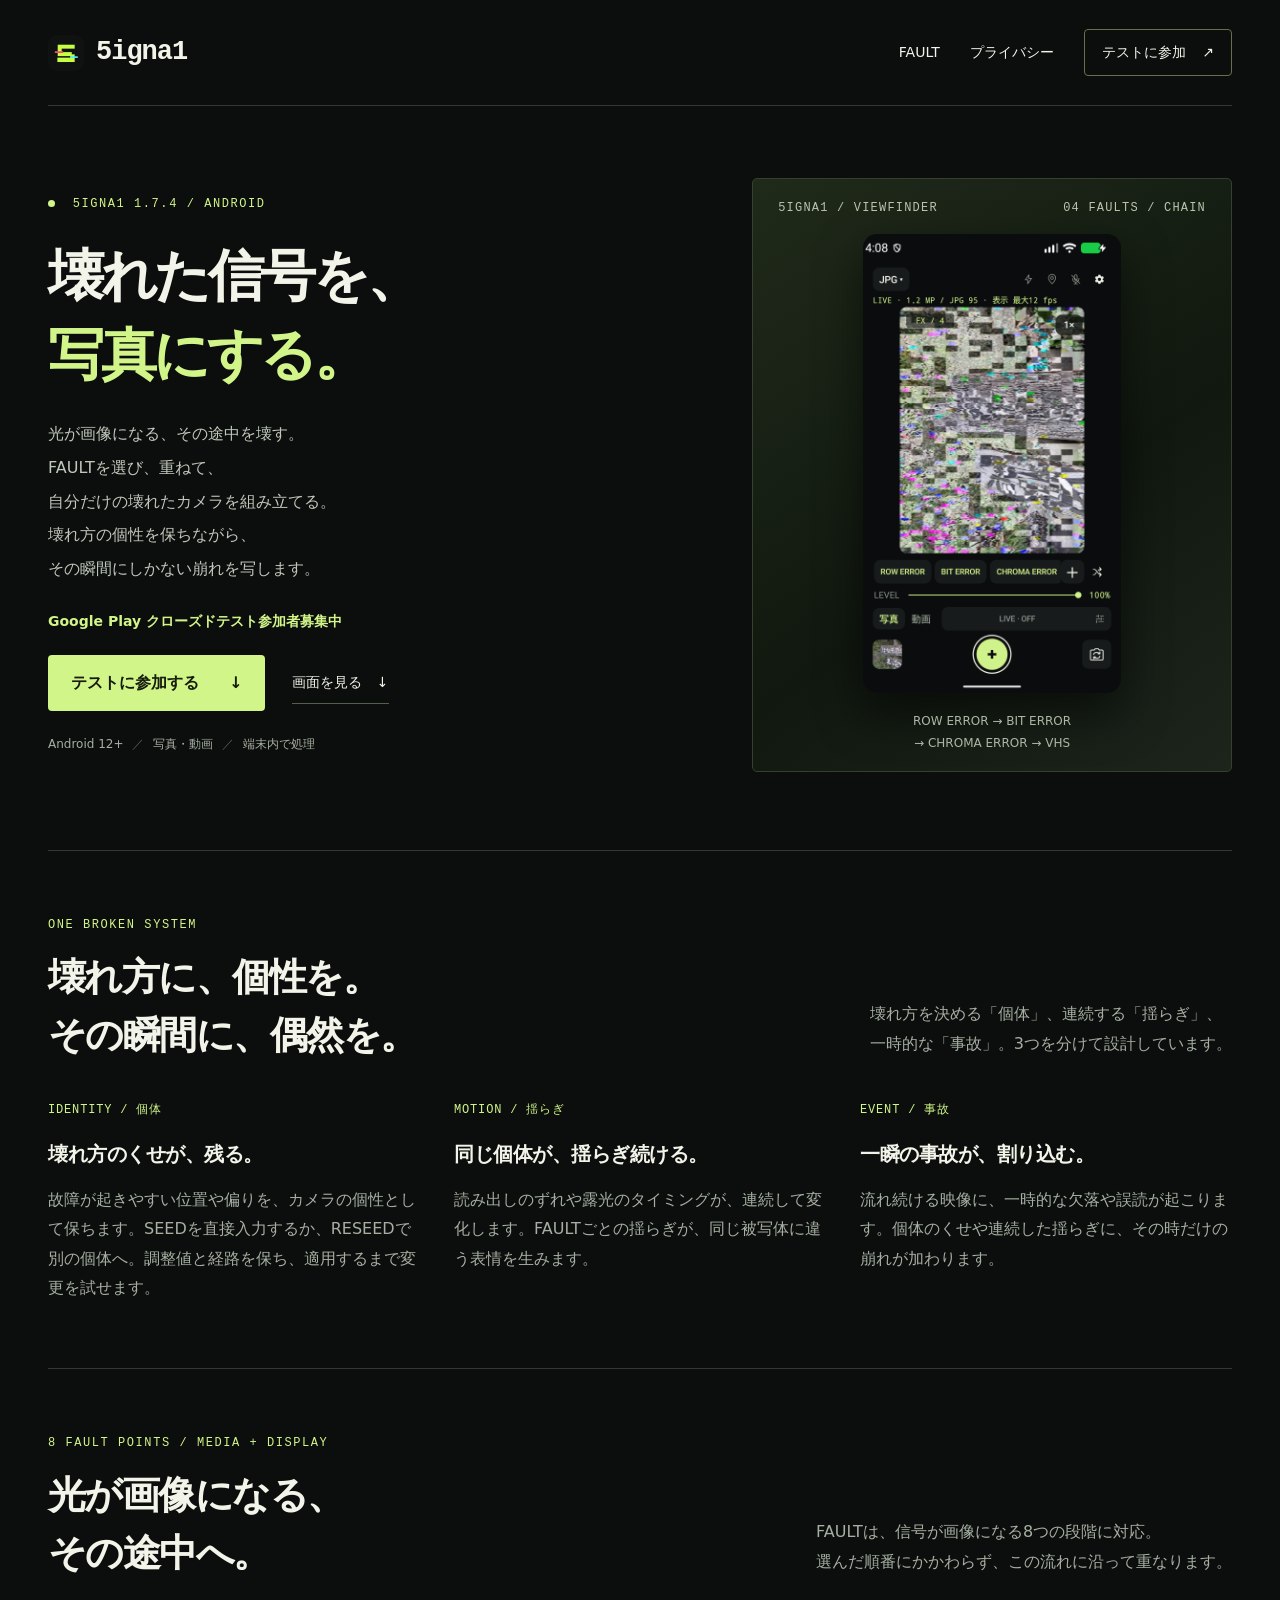
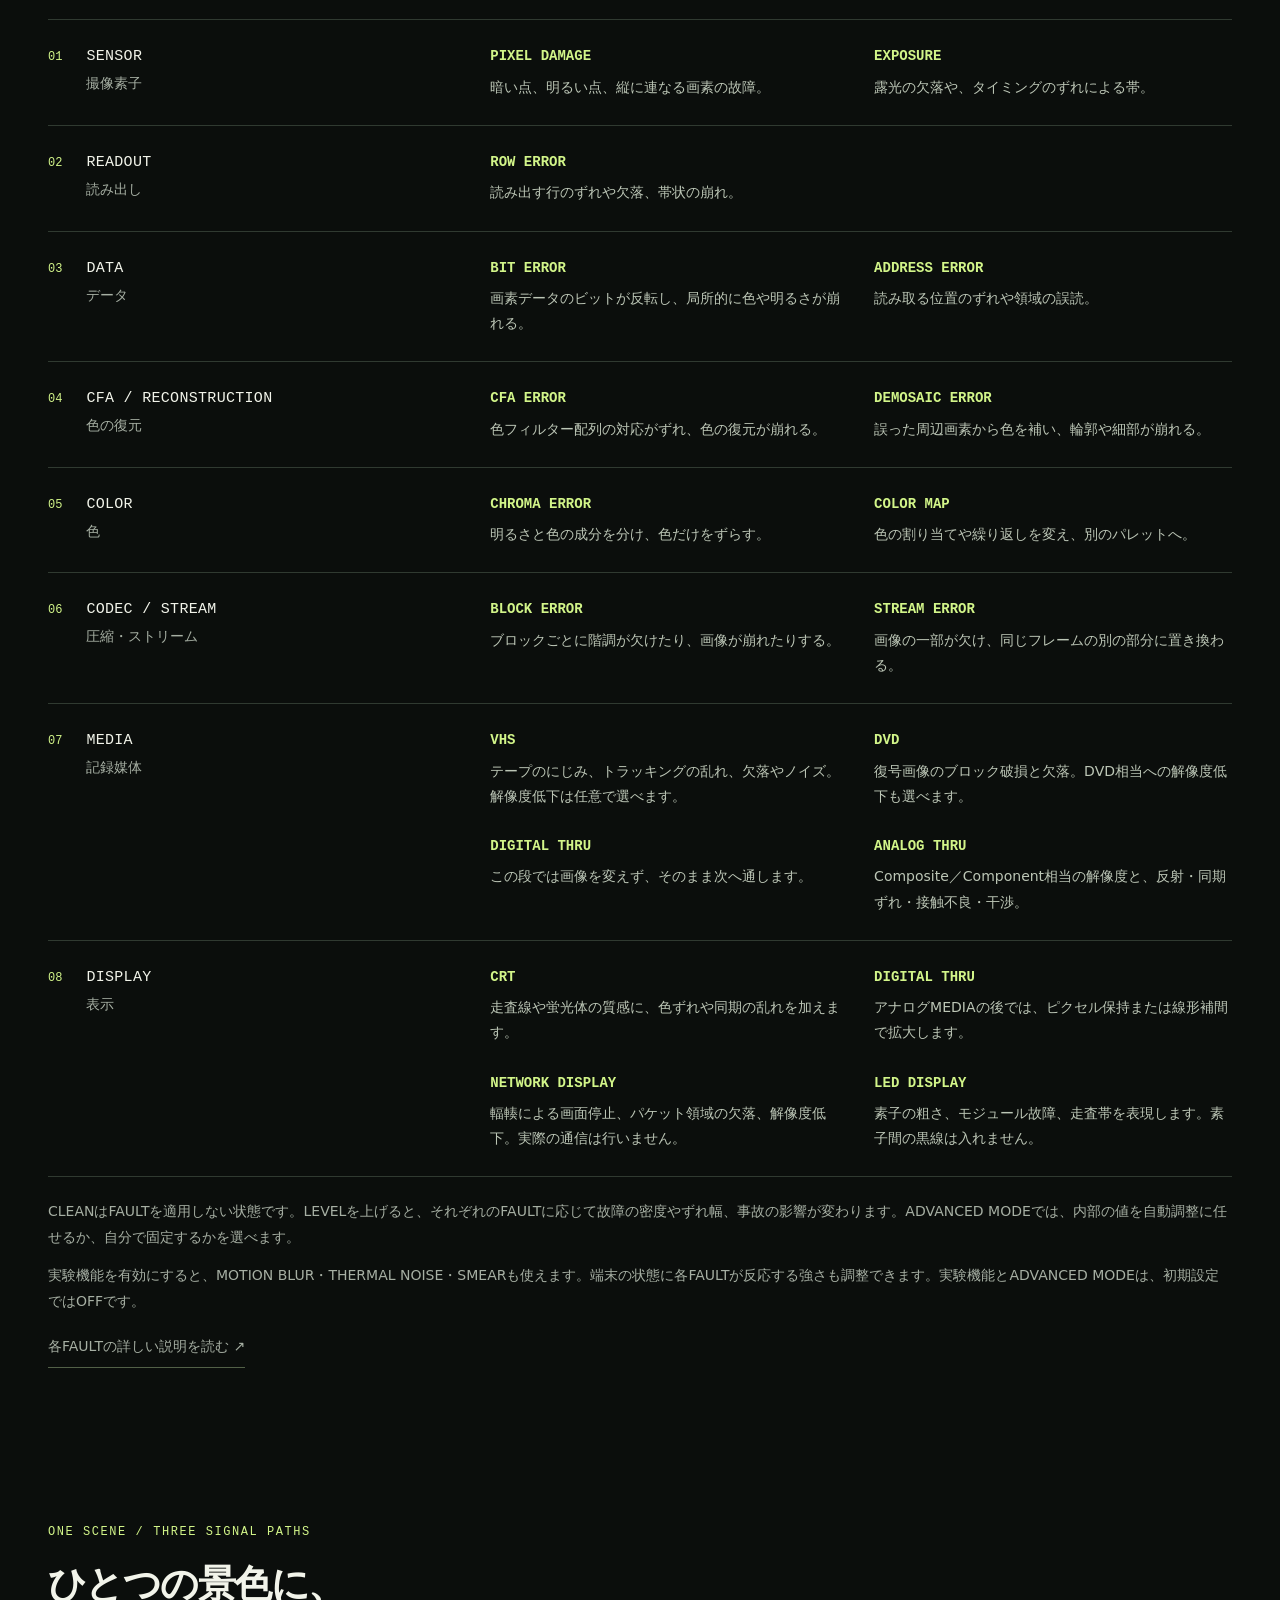
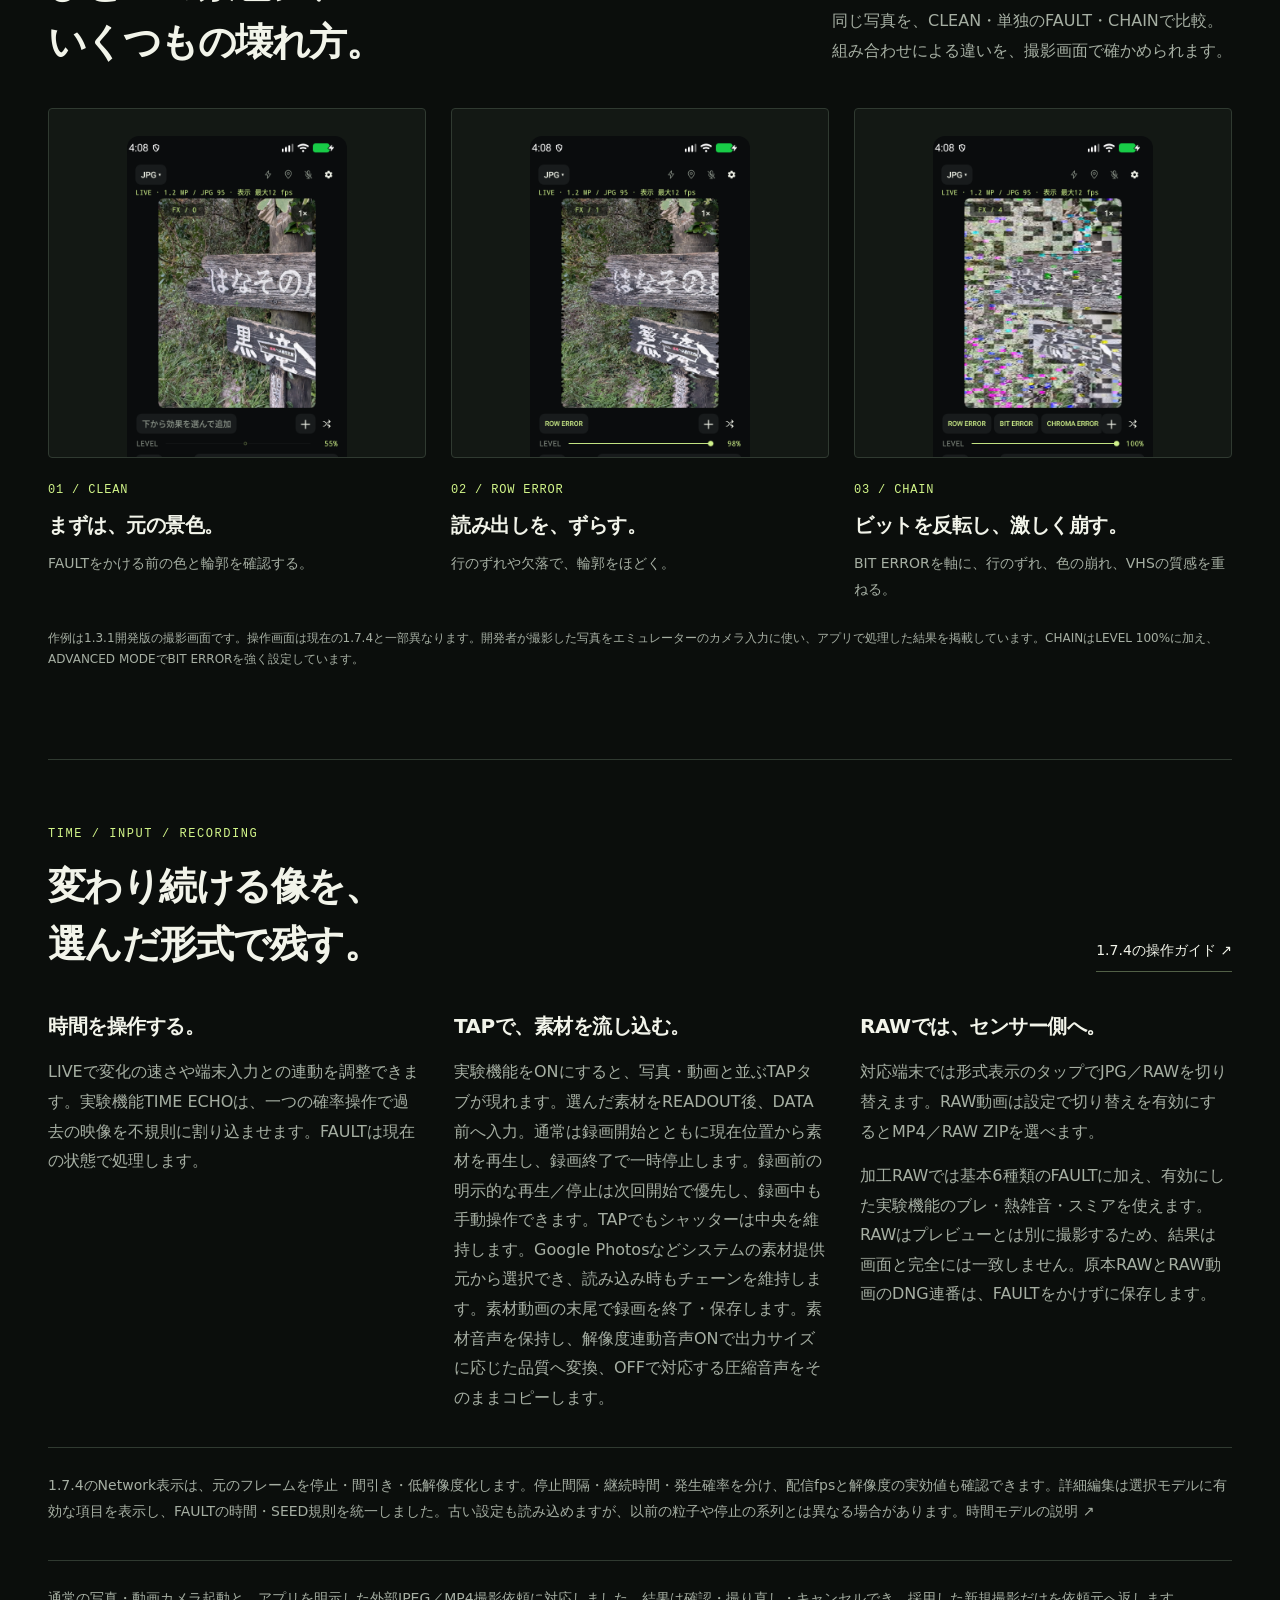
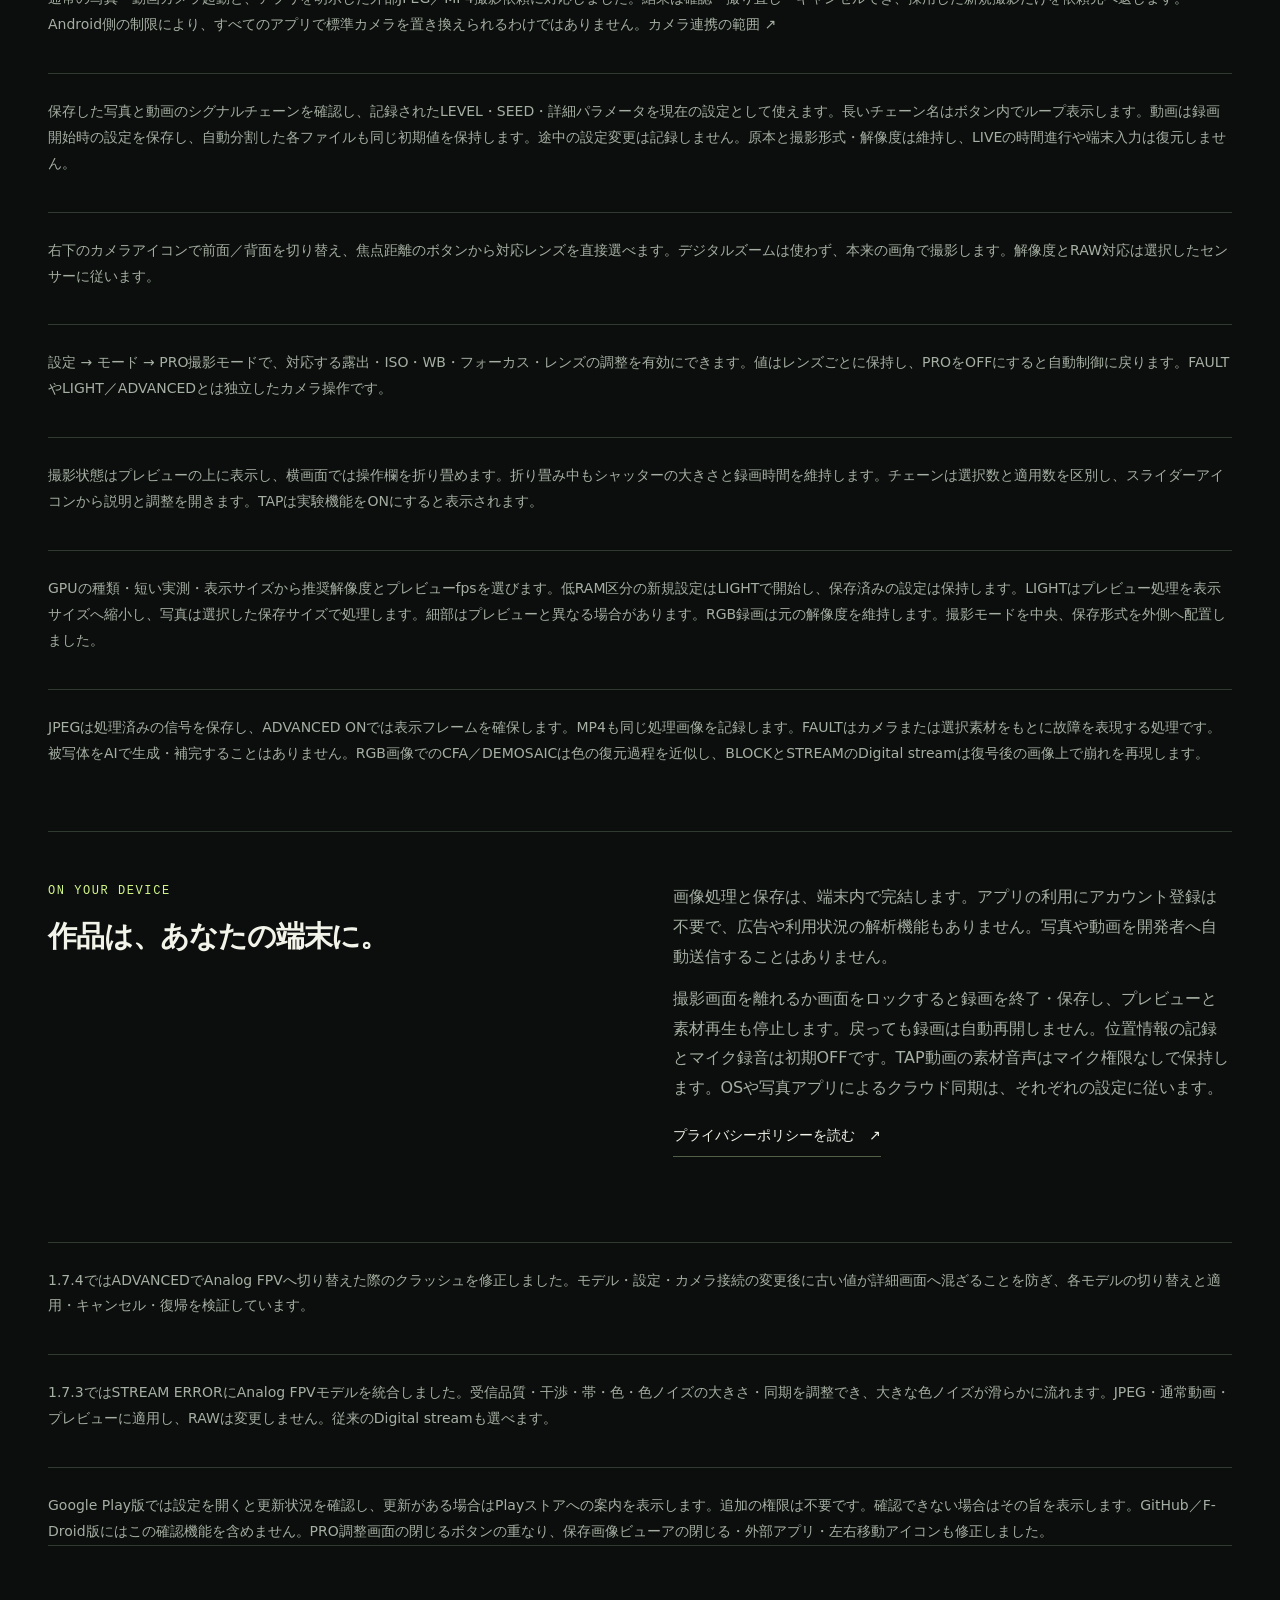
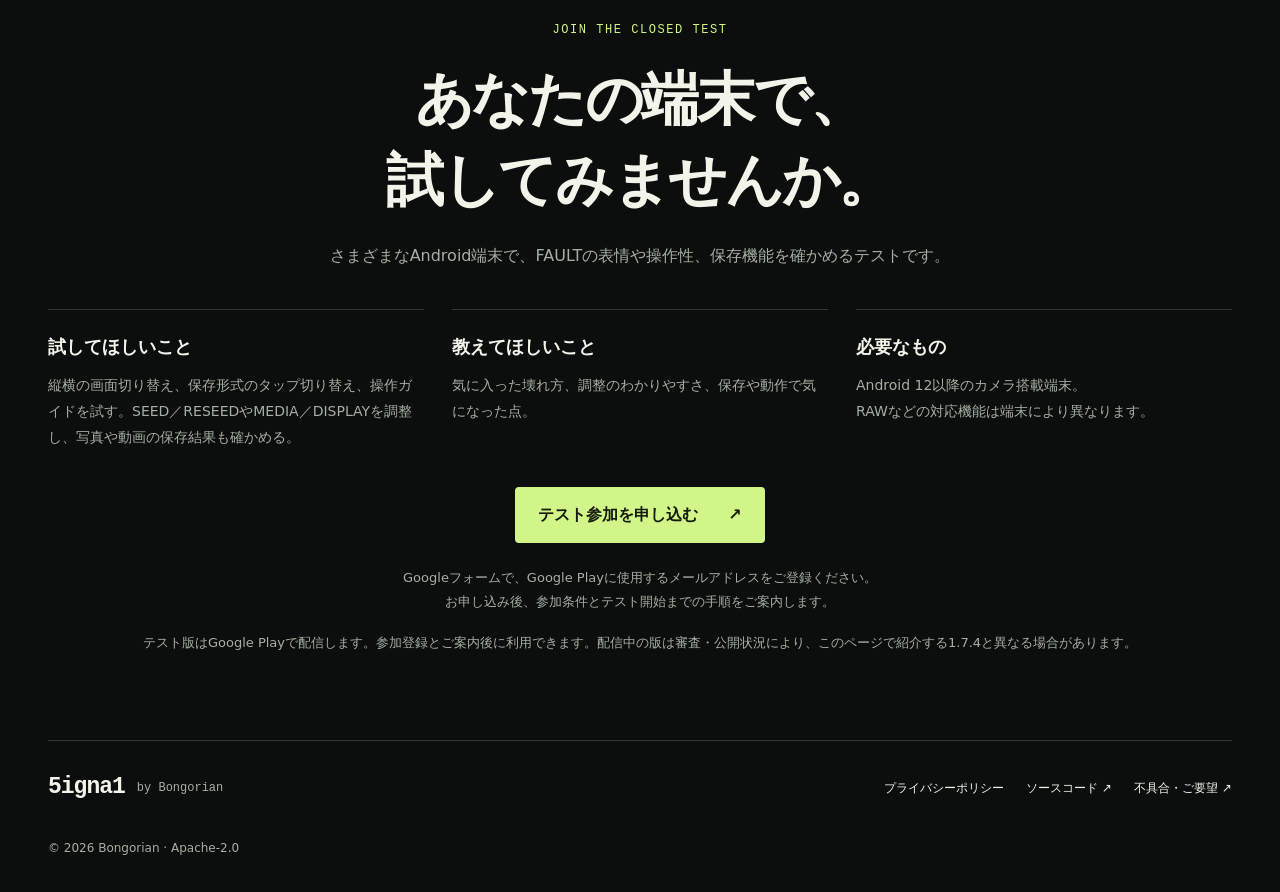
==== commit e87f3656: "Update release site for 1.7.4 stability fixes" ====
--- a/index.html
+++ b/index.html
@@ -14,7 +14,7 @@
 <header class="header wrap"><a class="brand" href="./" aria-label="5igna1 ホーム"><img src="assets/icon.png" width="36" height="36" alt=""><span>5igna1</span></a><nav aria-label="メインナビゲーション"><a href="#faults">FAULT</a><a href="privacy/">プライバシー</a><a class="nav-download" href="#join">テストに参加 <span aria-hidden="true">↗</span></a></nav></header>
 <main id="main">
 <section class="hero wrap" aria-labelledby="headline">
-<div class="hero-copy"><p class="eyebrow"><span class="signal-dot" aria-hidden="true"></span> 5IGNA1 1.7.3 / ANDROID</p><h1 id="headline">壊れた信号を、<br><span>写真にする。</span></h1><p class="lead">光が画像になる、その途中を壊す。<br>FAULTを選び、重ねて、<br>自分だけの壊れたカメラを組み立てる。<br>壊れ方の個性を保ちながら、<br>その瞬間にしかない崩れを写します。</p><p class="recruit-intro">Google Play クローズドテスト参加者募集中</p><div class="hero-actions"><a class="button primary" href="#join">テストに参加する <span aria-hidden="true">↓</span></a><a class="text-link" href="#look">画面を見る <span aria-hidden="true">↓</span></a></div><p class="micro">Android 12+ <span>／</span> 写真・動画 <span>／</span> 端末内で処理</p></div>
+<div class="hero-copy"><p class="eyebrow"><span class="signal-dot" aria-hidden="true"></span> 5IGNA1 1.7.4 / ANDROID</p><h1 id="headline">壊れた信号を、<br><span>写真にする。</span></h1><p class="lead">光が画像になる、その途中を壊す。<br>FAULTを選び、重ねて、<br>自分だけの壊れたカメラを組み立てる。<br>壊れ方の個性を保ちながら、<br>その瞬間にしかない崩れを写します。</p><p class="recruit-intro">Google Play クローズドテスト参加者募集中</p><div class="hero-actions"><a class="button primary" href="#join">テストに参加する <span aria-hidden="true">↓</span></a><a class="text-link" href="#look">画面を見る <span aria-hidden="true">↓</span></a></div><p class="micro">Android 12+ <span>／</span> 写真・動画 <span>／</span> 端末内で処理</p></div>
 <figure class="hero-visual"><div class="capture-label"><span>5IGNA1 / VIEWFINDER</span><span>04 FAULTS / CHAIN</span></div><img class="hero-screen" src="assets/03-chain.png" width="1080" height="1920" alt="5igna1の撮影画面。木製の案内板の写真にROW ERROR、BIT ERROR、CHROMA ERROR、VHSを重ね、色と輪郭が激しく崩れている" fetchpriority="high"><figcaption><span>ROW ERROR → BIT ERROR</span><br><span>→ CHROMA ERROR → VHS</span></figcaption></figure>
 </section>
 <section id="concept" class="concept wrap" aria-labelledby="concept-title"><div class="section-heading"><div><p class="eyebrow">ONE BROKEN SYSTEM</p><h2 id="concept-title">壊れ方に、個性を。<br>その瞬間に、偶然を。</h2></div><p>壊れ方を決める「個体」、連続する「揺らぎ」、<br>一時的な「事故」。3つを分けて設計しています。</p></div><div class="principles"><div><span class="shot-number">IDENTITY / 個体</span><h3>壊れ方のくせが、残る。</h3><p>故障が起きやすい位置や偏りを、カメラの個性として保ちます。SEEDを直接入力するか、RESEEDで別の個体へ。調整値と経路を保ち、適用するまで変更を試せます。</p></div><div><span class="shot-number">MOTION / 揺らぎ</span><h3>同じ個体が、揺らぎ続ける。</h3><p>読み出しのずれや露光のタイミングが、連続して変化します。FAULTごとの揺らぎが、同じ被写体に違う表情を生みます。</p></div><div><span class="shot-number">EVENT / 事故</span><h3>一瞬の事故が、割り込む。</h3><p>流れ続ける映像に、一時的な欠落や誤読が起こります。個体のくせや連続した揺らぎに、その時だけの崩れが加わります。</p></div></div></section><section id="faults" class="faults wrap" aria-labelledby="fault-title"><div class="section-heading"><div><p class="eyebrow">8 FAULT POINTS / MEDIA + DISPLAY</p><h2 id="fault-title">光が画像になる、<br>その途中へ。</h2></div><p>FAULTは、信号が画像になる8つの段階に対応。<br>選んだ順番にかかわらず、この流れに沿って重なります。</p></div><ol class="fault-list"><li><div class="fault-point"><span class="point-number">01</span><div><h3>SENSOR</h3><p>撮像素子</p></div></div><div class="fault-entries"><div class="fault-entry"><h4>PIXEL DAMAGE</h4><p>暗い点、明るい点、縦に連なる画素の故障。</p></div><div class="fault-entry"><h4>EXPOSURE</h4><p>露光の欠落や、タイミングのずれによる帯。</p></div></div></li><li><div class="fault-point"><span class="point-number">02</span><div><h3>READOUT</h3><p>読み出し</p></div></div><div class="fault-entries"><div class="fault-entry"><h4>ROW ERROR</h4><p>読み出す行のずれや欠落、帯状の崩れ。</p></div></div></li><li><div class="fault-point"><span class="point-number">03</span><div><h3>DATA</h3><p>データ</p></div></div><div class="fault-entries"><div class="fault-entry"><h4>BIT ERROR</h4><p>画素データのビットが反転し、局所的に色や明るさが崩れる。</p></div><div class="fault-entry"><h4>ADDRESS ERROR</h4><p>読み取る位置のずれや領域の誤読。</p></div></div></li><li><div class="fault-point"><span class="point-number">04</span><div><h3>CFA / RECONSTRUCTION</h3><p>色の復元</p></div></div><div class="fault-entries"><div class="fault-entry"><h4>CFA ERROR</h4><p>色フィルター配列の対応がずれ、色の復元が崩れる。</p></div><div class="fault-entry"><h4>DEMOSAIC ERROR</h4><p>誤った周辺画素から色を補い、輪郭や細部が崩れる。</p></div></div></li><li><div class="fault-point"><span class="point-number">05</span><div><h3>COLOR</h3><p>色</p></div></div><div class="fault-entries"><div class="fault-entry"><h4>CHROMA ERROR</h4><p>明るさと色の成分を分け、色だけをずらす。</p></div><div class="fault-entry"><h4>COLOR MAP</h4><p>色の割り当てや繰り返しを変え、別のパレットへ。</p></div></div></li><li><div class="fault-point"><span class="point-number">06</span><div><h3>CODEC / STREAM</h3><p>圧縮・ストリーム</p></div></div><div class="fault-entries"><div class="fault-entry"><h4>BLOCK ERROR</h4><p>ブロックごとに階調が欠けたり、画像が崩れたりする。</p></div><div class="fault-entry"><h4>STREAM ERROR</h4><p>画像の一部が欠け、同じフレームの別の部分に置き換わる。</p></div></div></li><li><div class="fault-point"><span class="point-number">07</span><div><h3>MEDIA</h3><p>記録媒体</p></div></div><div class="fault-entries"><div class="fault-entry"><h4>VHS</h4><p>テープのにじみ、トラッキングの乱れ、欠落やノイズ。解像度低下は任意で選べます。</p></div><div class="fault-entry"><h4>DVD</h4><p>復号画像のブロック破損と欠落。DVD相当への解像度低下も選べます。</p></div><div class="fault-entry"><h4>DIGITAL THRU</h4><p>この段では画像を変えず、そのまま次へ通します。</p></div><div class="fault-entry"><h4>ANALOG THRU</h4><p>Composite／Component相当の解像度と、反射・同期ずれ・接触不良・干渉。</p></div></div></li><li><div class="fault-point"><span class="point-number">08</span><div><h3>DISPLAY</h3><p>表示</p></div></div><div class="fault-entries"><div class="fault-entry"><h4>CRT</h4><p>走査線や蛍光体の質感に、色ずれや同期の乱れを加えます。</p></div><div class="fault-entry"><h4>DIGITAL THRU</h4><p>アナログMEDIAの後では、ピクセル保持または線形補間で拡大します。</p></div><div class="fault-entry"><h4>NETWORK DISPLAY</h4><p>輻輳による画面停止、パケット領域の欠落、解像度低下。実際の通信は行いません。</p></div><div class="fault-entry"><h4>LED DISPLAY</h4><p>素子の粗さ、モジュール故障、走査帯を表現します。素子間の黒線は入れません。</p></div></div></li></ol><div class="fault-notes"><p>CLEANはFAULTを適用しない状態です。LEVELを上げると、それぞれのFAULTに応じて故障の密度やずれ幅、事故の影響が変わります。ADVANCED MODEでは、内部の値を自動調整に任せるか、自分で固定するかを選べます。</p><p>実験機能を有効にすると、MOTION BLUR・THERMAL NOISE・SMEARも使えます。端末の状態に各FAULTが反応する強さも調整できます。実験機能とADVANCED MODEは、初期設定ではOFFです。</p><a class="text-link" href="https://github.com/Bongorian/5igna1-release/blob/main/docs/EFFECTS.ja.md">各FAULTの詳しい説明を読む ↗</a></div></section>
@@ -22,11 +22,11 @@
 <figure><div class="shot"><img src="assets/01-camera.png" width="1080" height="1920" loading="lazy" alt="FAULTを適用していないCLEANの撮影画面。草木に囲まれた木製の案内板"></div><figcaption><span class="shot-number">01 / CLEAN</span><h3>まずは、元の景色。</h3><p>FAULTをかける前の色と輪郭を確認する。</p></figcaption></figure>
 <figure><div class="shot"><img src="assets/02-row.png" width="1080" height="1920" loading="lazy" alt="ROW ERRORで木製の案内板の文字や輪郭が横にずれた撮影画面"></div><figcaption><span class="shot-number">02 / ROW ERROR</span><h3>読み出しを、ずらす。</h3><p>行のずれや欠落で、輪郭をほどく。</p></figcaption></figure>
 <figure><div class="shot"><img src="assets/03-chain.png" width="1080" height="1920" loading="lazy" alt="ROW ERRORにBIT ERROR、CHROMA ERROR、VHSを重ねた撮影画面"></div><figcaption><span class="shot-number">03 / CHAIN</span><h3>ビットを反転し、激しく崩す。</h3><p>BIT ERRORを軸に、行のずれ、色の崩れ、VHSの質感を重ねる。</p></figcaption></figure>
-</div><p class="image-note">作例は1.3.1開発版の撮影画面です。操作画面は現在の1.7.3と一部異なります。開発者が撮影した写真をエミュレーターのカメラ入力に使い、アプリで処理した結果を掲載しています。CHAINはLEVEL 100%に加え、ADVANCED MODEでBIT ERRORを強く設定しています。</p></section>
-<section id="recording" class="recording wrap" aria-labelledby="record-title"><div class="section-heading"><div><p class="eyebrow">TIME / INPUT / RECORDING</p><h2 id="record-title">変わり続ける像を、<br>選んだ形式で残す。</h2></div><a class="text-link" href="https://github.com/Bongorian/5igna1-release/blob/v1.7.3/docs/README.ja.md">1.7.3の操作ガイド ↗</a></div><div class="principles"><div><h3>時間を操作する。</h3><p>LIVEで変化の速さや端末入力との連動を調整できます。実験機能TIME ECHOは、一つの確率操作で過去の映像を不規則に割り込ませます。FAULTは現在の状態で処理します。</p></div><div><h3>TAPで、素材を流し込む。</h3><p>実験機能をONにすると、写真・動画と並ぶTAPタブが現れます。選んだ素材をREADOUT後、DATA前へ入力。通常は録画開始とともに現在位置から素材を再生し、録画終了で一時停止します。録画前の明示的な再生／停止は次回開始で優先し、録画中も手動操作できます。TAPでもシャッターは中央を維持します。Google Photosなどシステムの素材提供元から選択でき、読み込み時もチェーンを維持します。素材動画の末尾で録画を終了・保存します。素材音声を保持し、解像度連動音声ONで出力サイズに応じた品質へ変換、OFFで対応する圧縮音声をそのままコピーします。</p></div><div><h3>RAWでは、センサー側へ。</h3><p>対応端末では形式表示のタップでJPG／RAWを切り替えます。RAW動画は設定で切り替えを有効にするとMP4／RAW ZIPを選べます。</p><p>加工RAWでは基本6種類のFAULTに加え、有効にした実験機能のブレ・熱雑音・スミアを使えます。RAWはプレビューとは別に撮影するため、結果は画面と完全には一致しません。原本RAWとRAW動画のDNG連番は、FAULTをかけずに保存します。</p></div></div><p class="model-note">1.7.3のNetwork表示は、元のフレームを停止・間引き・低解像度化します。停止間隔・継続時間・発生確率を分け、配信fpsと解像度の実効値も確認できます。詳細編集は選択モデルに有効な項目を表示し、FAULTの時間・SEED規則を統一しました。古い設定も読み込めますが、以前の粒子や停止の系列とは異なる場合があります。<a href="https://github.com/Bongorian/5igna1-release/blob/v1.7.3/docs/TIME_MODEL.ja.md">時間モデルの説明 ↗</a></p><p class="model-note">通常の写真・動画カメラ起動と、アプリを明示した外部JPEG／MP4撮影依頼に対応しました。結果は確認・撮り直し・キャンセルでき、採用した新規撮影だけを依頼元へ返します。Android側の制限により、すべてのアプリで標準カメラを置き換えられるわけではありません。<a href="https://github.com/Bongorian/5igna1-release/blob/v1.7.3/docs/CAMERA_INTEGRATION.ja.md">カメラ連携の範囲 ↗</a></p><p class="model-note">保存した写真と動画のシグナルチェーンを確認し、記録されたLEVEL・SEED・詳細パラメータを現在の設定として使えます。長いチェーン名はボタン内でループ表示します。動画は録画開始時の設定を保存し、自動分割した各ファイルも同じ初期値を保持します。途中の設定変更は記録しません。原本と撮影形式・解像度は維持し、LIVEの時間進行や端末入力は復元しません。</p><p class="model-note">右下のカメラアイコンで前面／背面を切り替え、焦点距離のボタンから対応レンズを直接選べます。デジタルズームは使わず、本来の画角で撮影します。解像度とRAW対応は選択したセンサーに従います。</p><p class="model-note">設定 → モード → PRO撮影モードで、対応する露出・ISO・WB・フォーカス・レンズの調整を有効にできます。値はレンズごとに保持し、PROをOFFにすると自動制御に戻ります。FAULTやLIGHT／ADVANCEDとは独立したカメラ操作です。</p><p class="model-note">撮影状態はプレビューの上に表示し、横画面では操作欄を折り畳めます。折り畳み中もシャッターの大きさと録画時間を維持します。チェーンは選択数と適用数を区別し、スライダーアイコンから説明と調整を開きます。TAPは実験機能をONにすると表示されます。</p><p class="model-note">GPUの種類・短い実測・表示サイズから推奨解像度とプレビューfpsを選びます。低RAM区分の新規設定はLIGHTで開始し、保存済みの設定は保持します。LIGHTはプレビュー処理を表示サイズへ縮小し、写真は選択した保存サイズで処理します。細部はプレビューと異なる場合があります。RGB録画は元の解像度を維持します。撮影モードを中央、保存形式を外側へ配置しました。</p><p class="model-note">JPEGは処理済みの信号を保存し、ADVANCED ONでは表示フレームを確保します。MP4も同じ処理画像を記録します。FAULTはカメラまたは選択素材をもとに故障を表現する処理です。被写体をAIで生成・補完することはありません。RGB画像でのCFA／DEMOSAICは色の復元過程を近似し、BLOCKとSTREAMのDigital streamは復号後の画像上で崩れを再現します。</p></section>
+</div><p class="image-note">作例は1.3.1開発版の撮影画面です。操作画面は現在の1.7.4と一部異なります。開発者が撮影した写真をエミュレーターのカメラ入力に使い、アプリで処理した結果を掲載しています。CHAINはLEVEL 100%に加え、ADVANCED MODEでBIT ERRORを強く設定しています。</p></section>
+<section id="recording" class="recording wrap" aria-labelledby="record-title"><div class="section-heading"><div><p class="eyebrow">TIME / INPUT / RECORDING</p><h2 id="record-title">変わり続ける像を、<br>選んだ形式で残す。</h2></div><a class="text-link" href="https://github.com/Bongorian/5igna1-release/blob/v1.7.4/docs/README.ja.md">1.7.4の操作ガイド ↗</a></div><div class="principles"><div><h3>時間を操作する。</h3><p>LIVEで変化の速さや端末入力との連動を調整できます。実験機能TIME ECHOは、一つの確率操作で過去の映像を不規則に割り込ませます。FAULTは現在の状態で処理します。</p></div><div><h3>TAPで、素材を流し込む。</h3><p>実験機能をONにすると、写真・動画と並ぶTAPタブが現れます。選んだ素材をREADOUT後、DATA前へ入力。通常は録画開始とともに現在位置から素材を再生し、録画終了で一時停止します。録画前の明示的な再生／停止は次回開始で優先し、録画中も手動操作できます。TAPでもシャッターは中央を維持します。Google Photosなどシステムの素材提供元から選択でき、読み込み時もチェーンを維持します。素材動画の末尾で録画を終了・保存します。素材音声を保持し、解像度連動音声ONで出力サイズに応じた品質へ変換、OFFで対応する圧縮音声をそのままコピーします。</p></div><div><h3>RAWでは、センサー側へ。</h3><p>対応端末では形式表示のタップでJPG／RAWを切り替えます。RAW動画は設定で切り替えを有効にするとMP4／RAW ZIPを選べます。</p><p>加工RAWでは基本6種類のFAULTに加え、有効にした実験機能のブレ・熱雑音・スミアを使えます。RAWはプレビューとは別に撮影するため、結果は画面と完全には一致しません。原本RAWとRAW動画のDNG連番は、FAULTをかけずに保存します。</p></div></div><p class="model-note">1.7.4のNetwork表示は、元のフレームを停止・間引き・低解像度化します。停止間隔・継続時間・発生確率を分け、配信fpsと解像度の実効値も確認できます。詳細編集は選択モデルに有効な項目を表示し、FAULTの時間・SEED規則を統一しました。古い設定も読み込めますが、以前の粒子や停止の系列とは異なる場合があります。<a href="https://github.com/Bongorian/5igna1-release/blob/v1.7.4/docs/TIME_MODEL.ja.md">時間モデルの説明 ↗</a></p><p class="model-note">通常の写真・動画カメラ起動と、アプリを明示した外部JPEG／MP4撮影依頼に対応しました。結果は確認・撮り直し・キャンセルでき、採用した新規撮影だけを依頼元へ返します。Android側の制限により、すべてのアプリで標準カメラを置き換えられるわけではありません。<a href="https://github.com/Bongorian/5igna1-release/blob/v1.7.4/docs/CAMERA_INTEGRATION.ja.md">カメラ連携の範囲 ↗</a></p><p class="model-note">保存した写真と動画のシグナルチェーンを確認し、記録されたLEVEL・SEED・詳細パラメータを現在の設定として使えます。長いチェーン名はボタン内でループ表示します。動画は録画開始時の設定を保存し、自動分割した各ファイルも同じ初期値を保持します。途中の設定変更は記録しません。原本と撮影形式・解像度は維持し、LIVEの時間進行や端末入力は復元しません。</p><p class="model-note">右下のカメラアイコンで前面／背面を切り替え、焦点距離のボタンから対応レンズを直接選べます。デジタルズームは使わず、本来の画角で撮影します。解像度とRAW対応は選択したセンサーに従います。</p><p class="model-note">設定 → モード → PRO撮影モードで、対応する露出・ISO・WB・フォーカス・レンズの調整を有効にできます。値はレンズごとに保持し、PROをOFFにすると自動制御に戻ります。FAULTやLIGHT／ADVANCEDとは独立したカメラ操作です。</p><p class="model-note">撮影状態はプレビューの上に表示し、横画面では操作欄を折り畳めます。折り畳み中もシャッターの大きさと録画時間を維持します。チェーンは選択数と適用数を区別し、スライダーアイコンから説明と調整を開きます。TAPは実験機能をONにすると表示されます。</p><p class="model-note">GPUの種類・短い実測・表示サイズから推奨解像度とプレビューfpsを選びます。低RAM区分の新規設定はLIGHTで開始し、保存済みの設定は保持します。LIGHTはプレビュー処理を表示サイズへ縮小し、写真は選択した保存サイズで処理します。細部はプレビューと異なる場合があります。RGB録画は元の解像度を維持します。撮影モードを中央、保存形式を外側へ配置しました。</p><p class="model-note">JPEGは処理済みの信号を保存し、ADVANCED ONでは表示フレームを確保します。MP4も同じ処理画像を記録します。FAULTはカメラまたは選択素材をもとに故障を表現する処理です。被写体をAIで生成・補完することはありません。RGB画像でのCFA／DEMOSAICは色の復元過程を近似し、BLOCKとSTREAMのDigital streamは復号後の画像上で崩れを再現します。</p></section>
 <section class="private wrap" aria-labelledby="private-title"><div><p class="eyebrow">ON YOUR DEVICE</p><h2 id="private-title">作品は、あなたの端末に。</h2></div><div><p>画像処理と保存は、端末内で完結します。アプリの利用にアカウント登録は不要で、広告や利用状況の解析機能もありません。写真や動画を開発者へ自動送信することはありません。</p><p>撮影画面を離れるか画面をロックすると録画を終了・保存し、プレビューと素材再生も停止します。戻っても録画は自動再開しません。位置情報の記録とマイク録音は初期OFFです。TAP動画の素材音声はマイク権限なしで保持します。OSや写真アプリによるクラウド同期は、それぞれの設定に従います。</p><a class="text-link" href="privacy/">プライバシーポリシーを読む <span aria-hidden="true">↗</span></a></div></section>
-<div class="wrap"><p class="model-note">1.7.3ではSTREAM ERRORにAnalog FPVモデルを統合しました。受信品質・干渉・帯・色・色ノイズの大きさ・同期を調整でき、大きな色ノイズが滑らかに流れます。JPEG・通常動画・プレビューに適用し、RAWは変更しません。従来のDigital streamも選べます。</p><p class="model-note">Google Play版では設定を開くと更新状況を確認し、更新がある場合はPlayストアへの案内を表示します。追加の権限は不要です。確認できない場合はその旨を表示します。GitHub／F-Droid版にはこの確認機能を含めません。PRO調整画面の閉じるボタンの重なり、保存画像ビューアの閉じる・外部アプリ・左右移動アイコンも修正しました。</p></div>
-<section id="join" class="download wrap" aria-labelledby="join-title"><p class="eyebrow">JOIN THE CLOSED TEST</p><h2 id="join-title">あなたの端末で、<br>試してみませんか。</h2><p>さまざまなAndroid端末で、FAULTの表情や操作性、保存機能を確かめるテストです。</p><div class="test-details"><div><h3>試してほしいこと</h3><p>縦横の画面切り替え、保存形式のタップ切り替え、操作ガイドを試す。SEED／RESEEDやMEDIA／DISPLAYを調整し、写真や動画の保存結果も確かめる。</p></div><div><h3>教えてほしいこと</h3><p>気に入った壊れ方、調整のわかりやすさ、保存や動作で気になった点。</p></div><div><h3>必要なもの</h3><p>Android 12以降のカメラ搭載端末。<br>RAWなどの対応機能は端末により異なります。</p></div></div><a class="button primary" href="https://docs.google.com/forms/d/e/1FAIpQLSe3DG5H0_nYEP9pk1v1bQU3BytAQWtgAYScoBTCsI9YMPtdsA/viewform">テスト参加を申し込む <span aria-hidden="true">↗</span></a><p class="download-help">Googleフォームで、Google Playに使用するメールアドレスをご登録ください。<br>お申し込み後、参加条件とテスト開始までの手順をご案内します。</p><p class="distribution-note">テスト版はGoogle Playで配信します。参加登録とご案内後に利用できます。配信中の版は審査・公開状況により、このページで紹介する1.7.3と異なる場合があります。</p></section>
+<div class="wrap"><p class="model-note">1.7.4ではADVANCEDでAnalog FPVへ切り替えた際のクラッシュを修正しました。モデル・設定・カメラ接続の変更後に古い値が詳細画面へ混ざることを防ぎ、各モデルの切り替えと適用・キャンセル・復帰を検証しています。</p><p class="model-note">1.7.3ではSTREAM ERRORにAnalog FPVモデルを統合しました。受信品質・干渉・帯・色・色ノイズの大きさ・同期を調整でき、大きな色ノイズが滑らかに流れます。JPEG・通常動画・プレビューに適用し、RAWは変更しません。従来のDigital streamも選べます。</p><p class="model-note">Google Play版では設定を開くと更新状況を確認し、更新がある場合はPlayストアへの案内を表示します。追加の権限は不要です。確認できない場合はその旨を表示します。GitHub／F-Droid版にはこの確認機能を含めません。PRO調整画面の閉じるボタンの重なり、保存画像ビューアの閉じる・外部アプリ・左右移動アイコンも修正しました。</p></div>
+<section id="join" class="download wrap" aria-labelledby="join-title"><p class="eyebrow">JOIN THE CLOSED TEST</p><h2 id="join-title">あなたの端末で、<br>試してみませんか。</h2><p>さまざまなAndroid端末で、FAULTの表情や操作性、保存機能を確かめるテストです。</p><div class="test-details"><div><h3>試してほしいこと</h3><p>縦横の画面切り替え、保存形式のタップ切り替え、操作ガイドを試す。SEED／RESEEDやMEDIA／DISPLAYを調整し、写真や動画の保存結果も確かめる。</p></div><div><h3>教えてほしいこと</h3><p>気に入った壊れ方、調整のわかりやすさ、保存や動作で気になった点。</p></div><div><h3>必要なもの</h3><p>Android 12以降のカメラ搭載端末。<br>RAWなどの対応機能は端末により異なります。</p></div></div><a class="button primary" href="https://docs.google.com/forms/d/e/1FAIpQLSe3DG5H0_nYEP9pk1v1bQU3BytAQWtgAYScoBTCsI9YMPtdsA/viewform">テスト参加を申し込む <span aria-hidden="true">↗</span></a><p class="download-help">Googleフォームで、Google Playに使用するメールアドレスをご登録ください。<br>お申し込み後、参加条件とテスト開始までの手順をご案内します。</p><p class="distribution-note">テスト版はGoogle Playで配信します。参加登録とご案内後に利用できます。配信中の版は審査・公開状況により、このページで紹介する1.7.4と異なる場合があります。</p></section>
 </main>
 <footer class="footer wrap"><a class="brand" href="./">5igna1<span class="by">by Bongorian</span></a><nav aria-label="フッターナビゲーション"><a href="privacy/">プライバシーポリシー</a><a href="https://github.com/Bongorian/5igna1-release">ソースコード ↗</a><a href="https://github.com/Bongorian/5igna1-release/issues">不具合・ご要望 ↗</a></nav><p>© 2026 Bongorian · <a href="https://github.com/Bongorian/5igna1-release/blob/main/LICENSE">Apache-2.0</a></p></footer>
 </body></html>
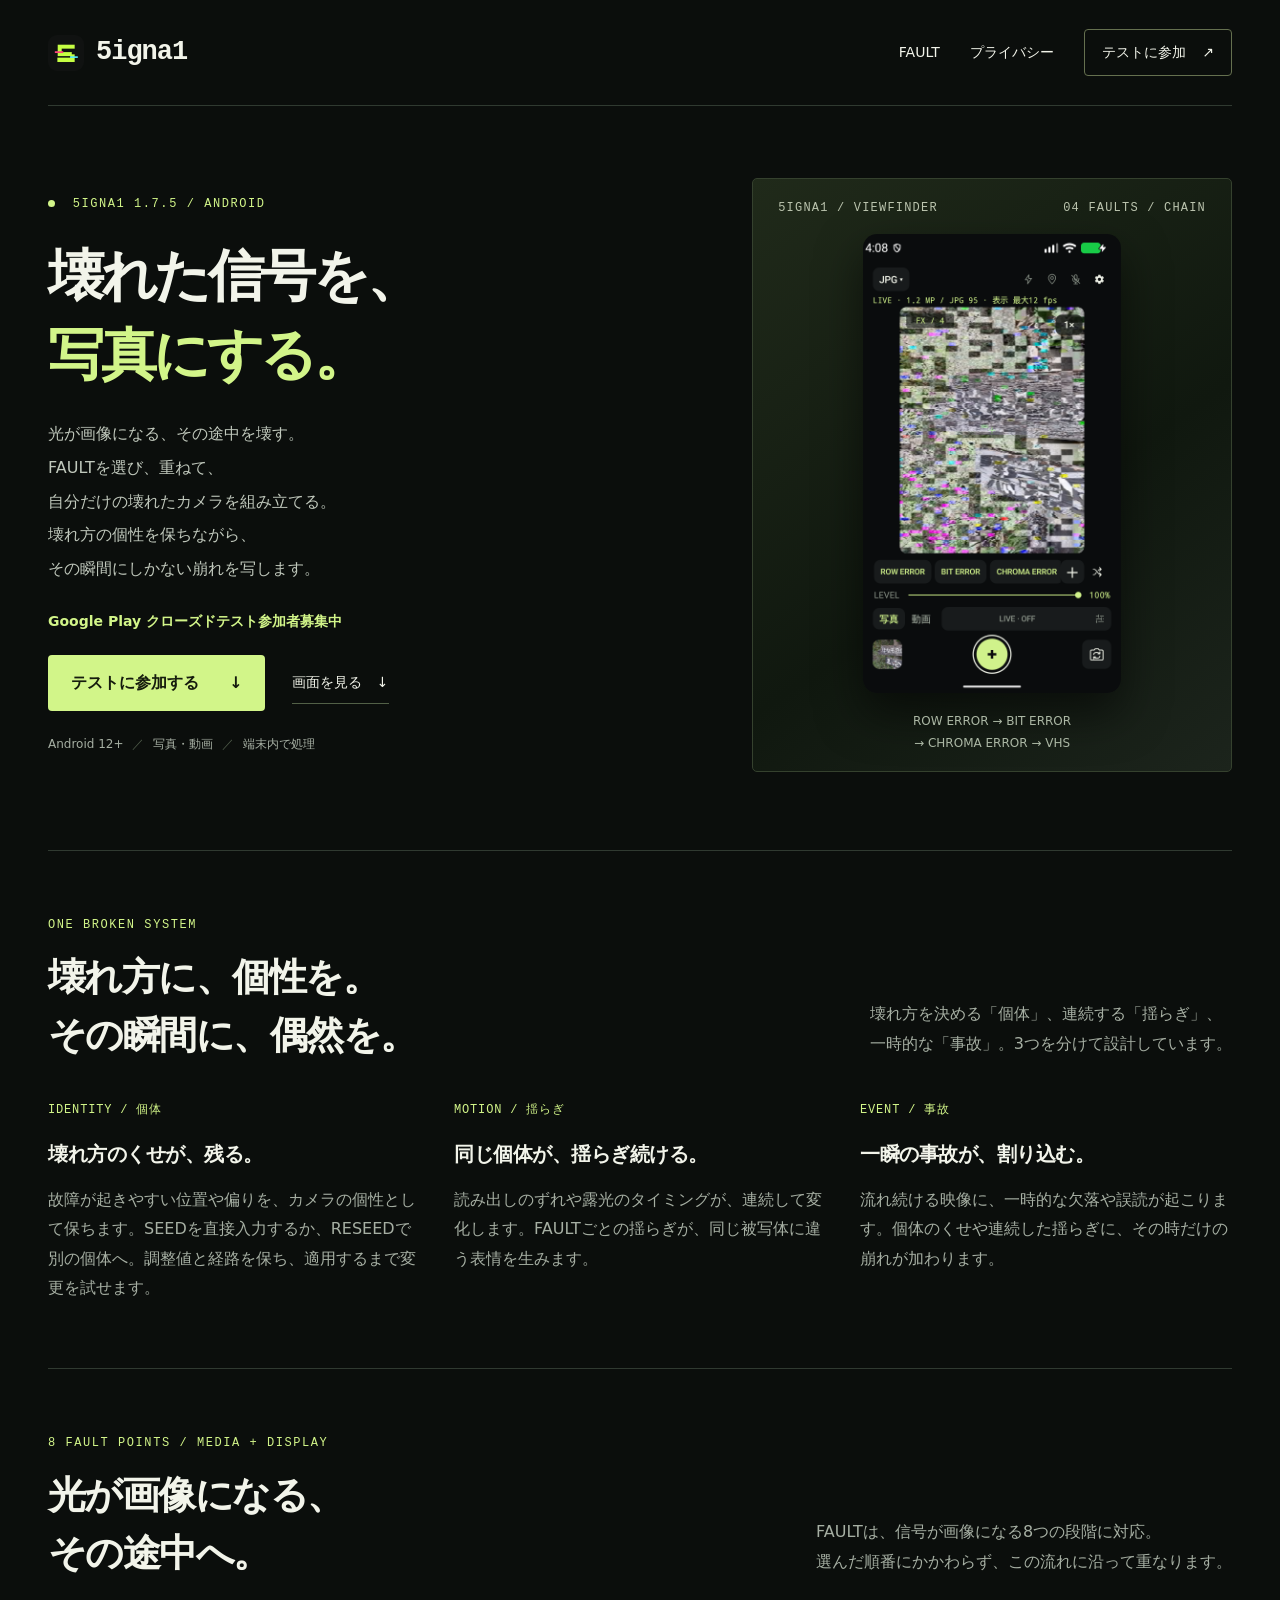
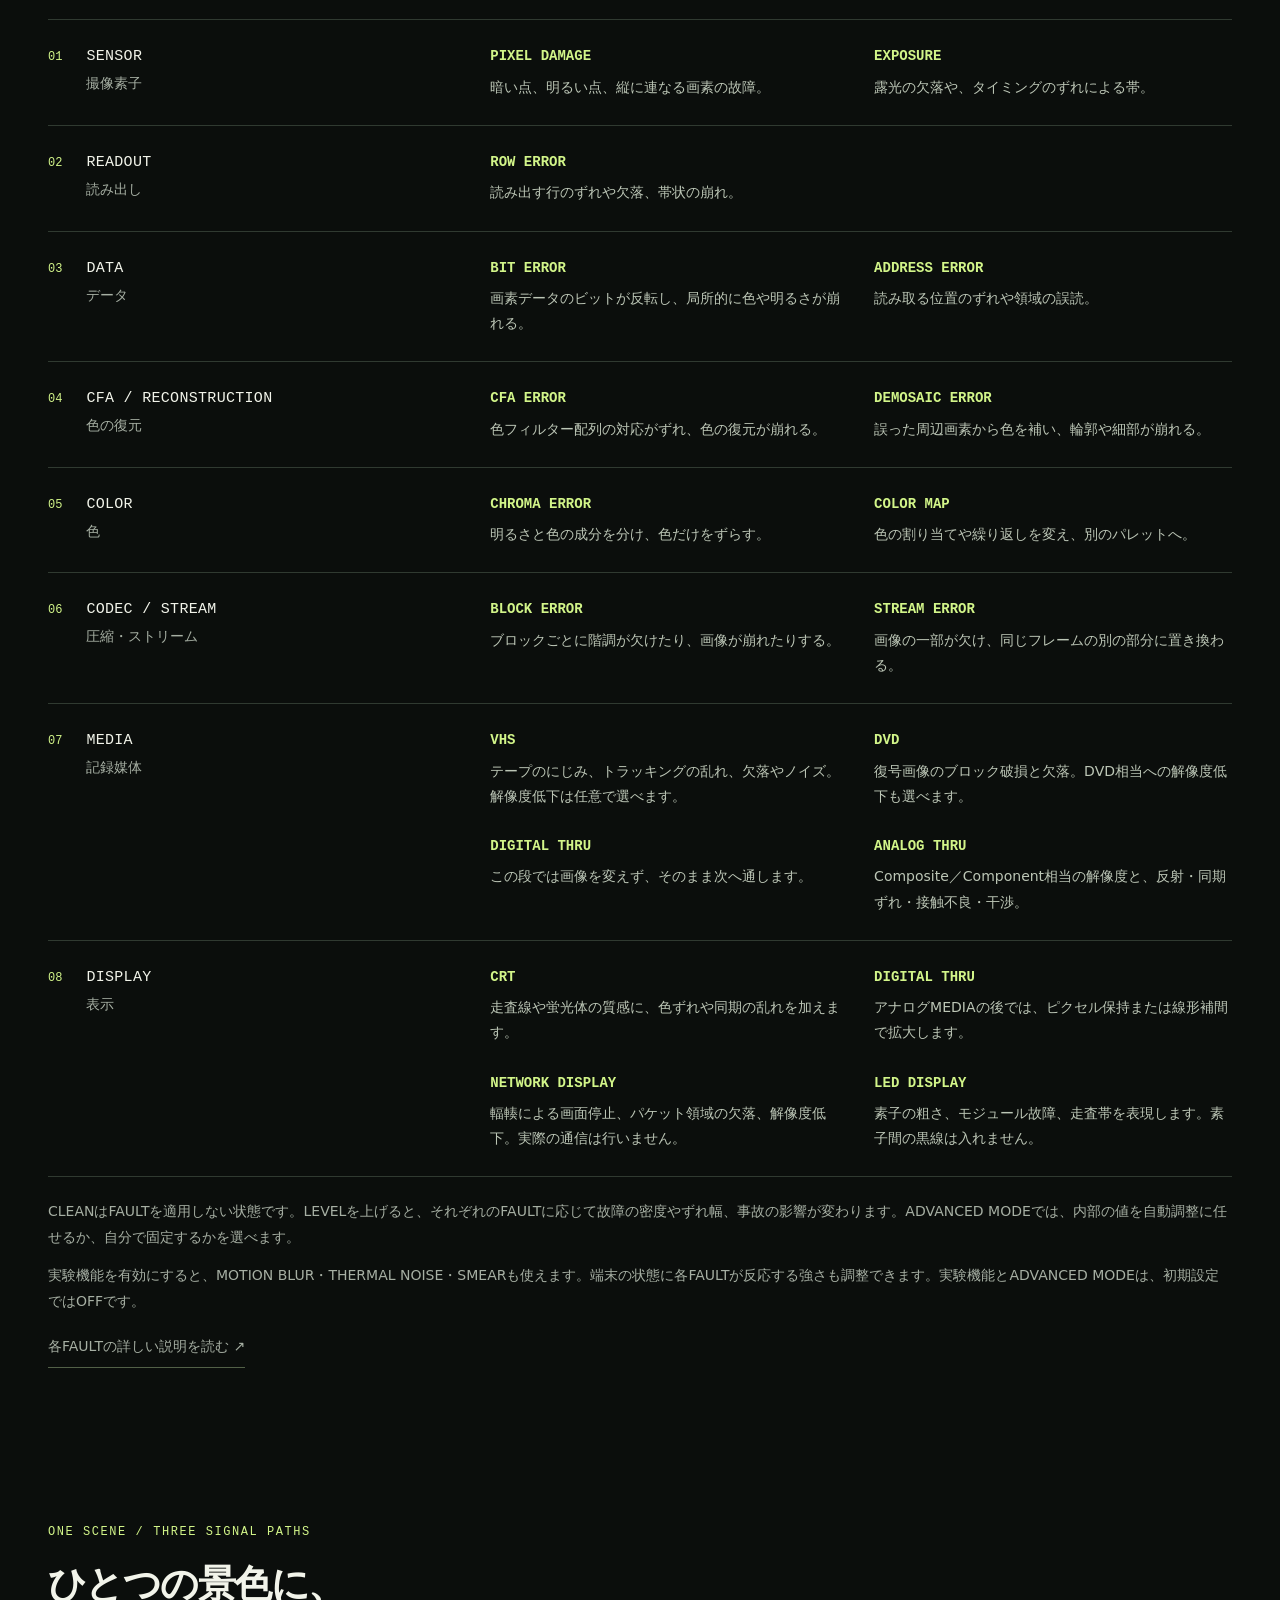
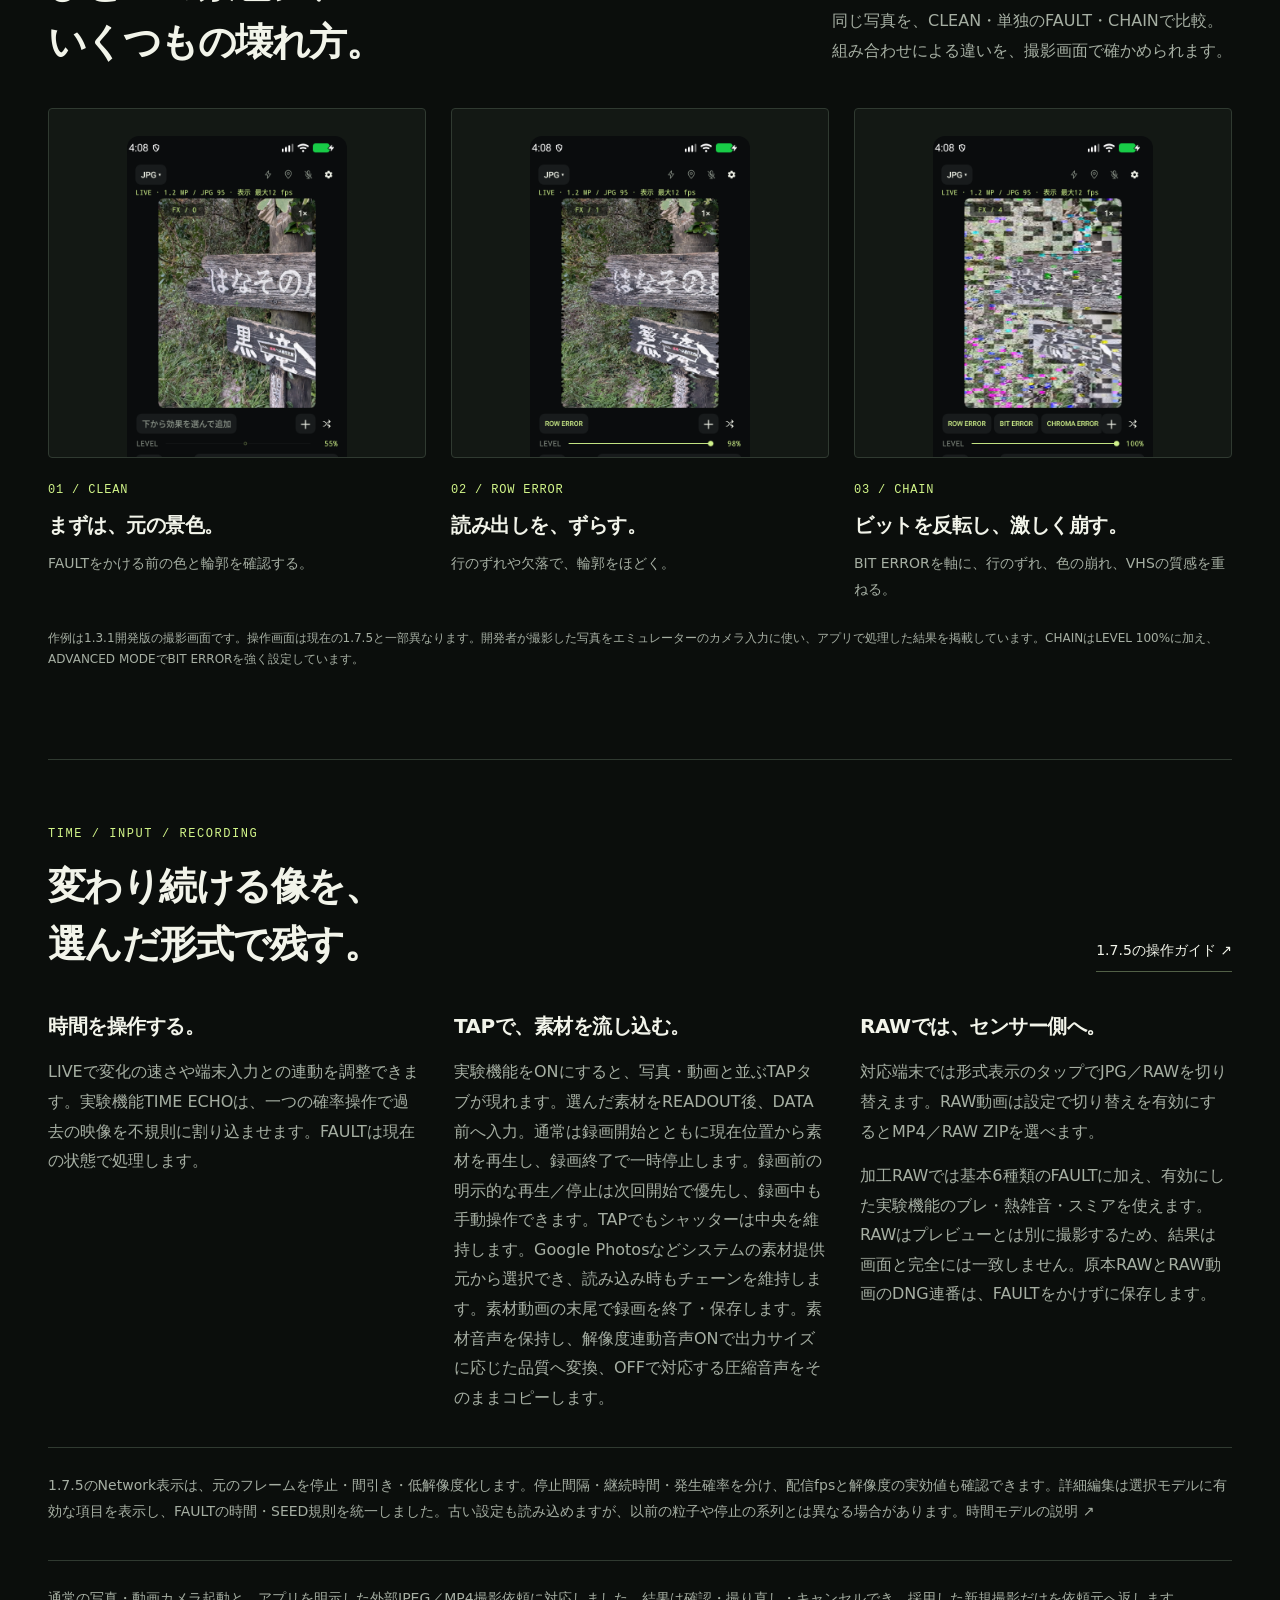
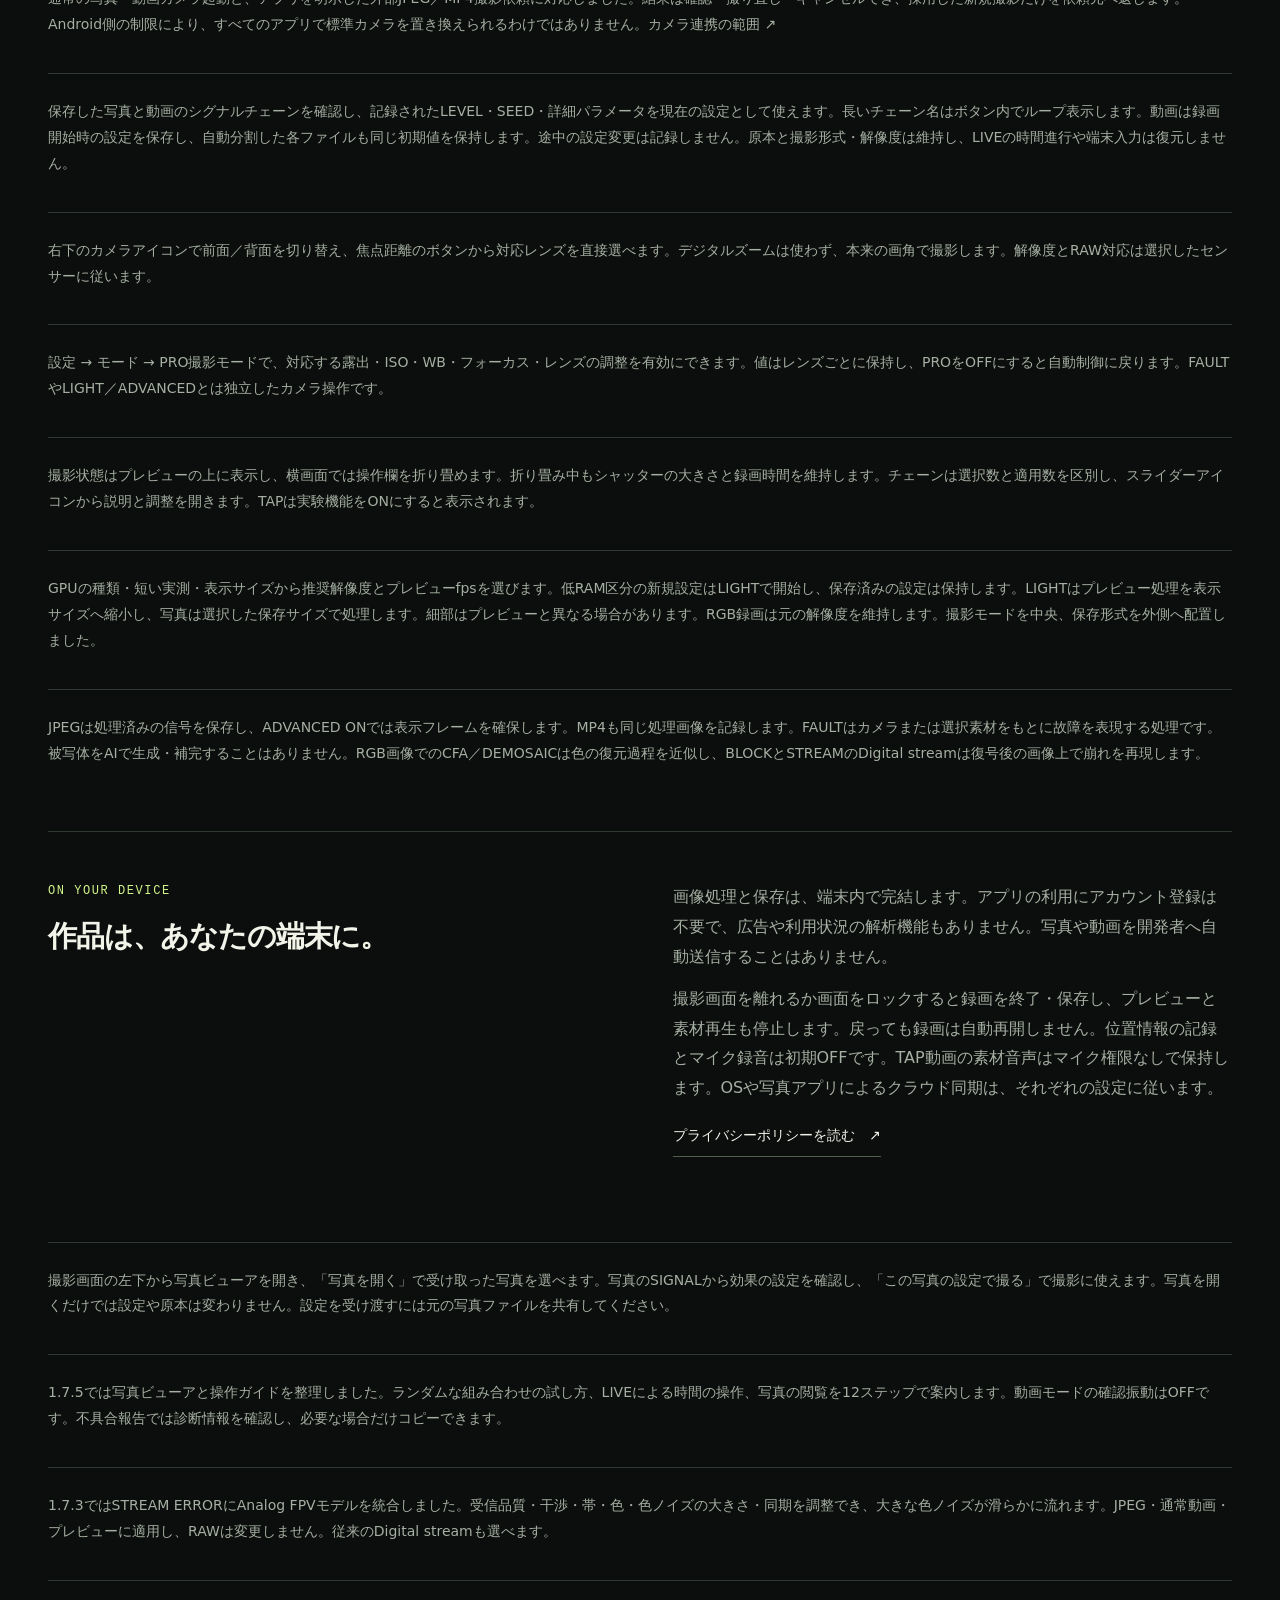
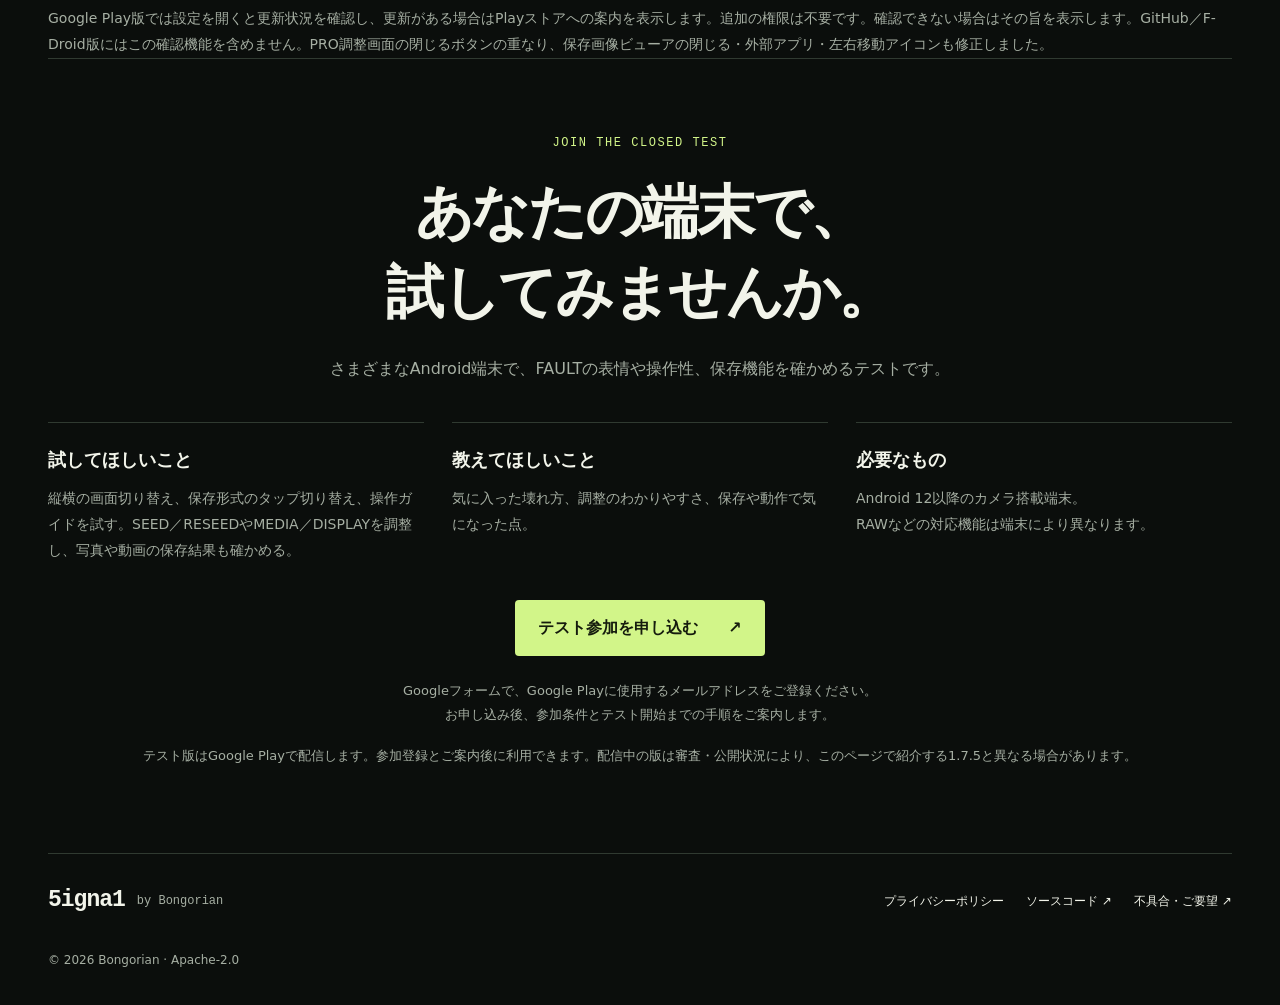
==== commit bd097722: "Publish 1.7.5 photo exchange, guide and privacy updates" ====
--- a/index.html
+++ b/index.html
@@ -14,7 +14,7 @@
 <header class="header wrap"><a class="brand" href="./" aria-label="5igna1 ホーム"><img src="assets/icon.png" width="36" height="36" alt=""><span>5igna1</span></a><nav aria-label="メインナビゲーション"><a href="#faults">FAULT</a><a href="privacy/">プライバシー</a><a class="nav-download" href="#join">テストに参加 <span aria-hidden="true">↗</span></a></nav></header>
 <main id="main">
 <section class="hero wrap" aria-labelledby="headline">
-<div class="hero-copy"><p class="eyebrow"><span class="signal-dot" aria-hidden="true"></span> 5IGNA1 1.7.4 / ANDROID</p><h1 id="headline">壊れた信号を、<br><span>写真にする。</span></h1><p class="lead">光が画像になる、その途中を壊す。<br>FAULTを選び、重ねて、<br>自分だけの壊れたカメラを組み立てる。<br>壊れ方の個性を保ちながら、<br>その瞬間にしかない崩れを写します。</p><p class="recruit-intro">Google Play クローズドテスト参加者募集中</p><div class="hero-actions"><a class="button primary" href="#join">テストに参加する <span aria-hidden="true">↓</span></a><a class="text-link" href="#look">画面を見る <span aria-hidden="true">↓</span></a></div><p class="micro">Android 12+ <span>／</span> 写真・動画 <span>／</span> 端末内で処理</p></div>
+<div class="hero-copy"><p class="eyebrow"><span class="signal-dot" aria-hidden="true"></span> 5IGNA1 1.7.5 / ANDROID</p><h1 id="headline">壊れた信号を、<br><span>写真にする。</span></h1><p class="lead">光が画像になる、その途中を壊す。<br>FAULTを選び、重ねて、<br>自分だけの壊れたカメラを組み立てる。<br>壊れ方の個性を保ちながら、<br>その瞬間にしかない崩れを写します。</p><p class="recruit-intro">Google Play クローズドテスト参加者募集中</p><div class="hero-actions"><a class="button primary" href="#join">テストに参加する <span aria-hidden="true">↓</span></a><a class="text-link" href="#look">画面を見る <span aria-hidden="true">↓</span></a></div><p class="micro">Android 12+ <span>／</span> 写真・動画 <span>／</span> 端末内で処理</p></div>
 <figure class="hero-visual"><div class="capture-label"><span>5IGNA1 / VIEWFINDER</span><span>04 FAULTS / CHAIN</span></div><img class="hero-screen" src="assets/03-chain.png" width="1080" height="1920" alt="5igna1の撮影画面。木製の案内板の写真にROW ERROR、BIT ERROR、CHROMA ERROR、VHSを重ね、色と輪郭が激しく崩れている" fetchpriority="high"><figcaption><span>ROW ERROR → BIT ERROR</span><br><span>→ CHROMA ERROR → VHS</span></figcaption></figure>
 </section>
 <section id="concept" class="concept wrap" aria-labelledby="concept-title"><div class="section-heading"><div><p class="eyebrow">ONE BROKEN SYSTEM</p><h2 id="concept-title">壊れ方に、個性を。<br>その瞬間に、偶然を。</h2></div><p>壊れ方を決める「個体」、連続する「揺らぎ」、<br>一時的な「事故」。3つを分けて設計しています。</p></div><div class="principles"><div><span class="shot-number">IDENTITY / 個体</span><h3>壊れ方のくせが、残る。</h3><p>故障が起きやすい位置や偏りを、カメラの個性として保ちます。SEEDを直接入力するか、RESEEDで別の個体へ。調整値と経路を保ち、適用するまで変更を試せます。</p></div><div><span class="shot-number">MOTION / 揺らぎ</span><h3>同じ個体が、揺らぎ続ける。</h3><p>読み出しのずれや露光のタイミングが、連続して変化します。FAULTごとの揺らぎが、同じ被写体に違う表情を生みます。</p></div><div><span class="shot-number">EVENT / 事故</span><h3>一瞬の事故が、割り込む。</h3><p>流れ続ける映像に、一時的な欠落や誤読が起こります。個体のくせや連続した揺らぎに、その時だけの崩れが加わります。</p></div></div></section><section id="faults" class="faults wrap" aria-labelledby="fault-title"><div class="section-heading"><div><p class="eyebrow">8 FAULT POINTS / MEDIA + DISPLAY</p><h2 id="fault-title">光が画像になる、<br>その途中へ。</h2></div><p>FAULTは、信号が画像になる8つの段階に対応。<br>選んだ順番にかかわらず、この流れに沿って重なります。</p></div><ol class="fault-list"><li><div class="fault-point"><span class="point-number">01</span><div><h3>SENSOR</h3><p>撮像素子</p></div></div><div class="fault-entries"><div class="fault-entry"><h4>PIXEL DAMAGE</h4><p>暗い点、明るい点、縦に連なる画素の故障。</p></div><div class="fault-entry"><h4>EXPOSURE</h4><p>露光の欠落や、タイミングのずれによる帯。</p></div></div></li><li><div class="fault-point"><span class="point-number">02</span><div><h3>READOUT</h3><p>読み出し</p></div></div><div class="fault-entries"><div class="fault-entry"><h4>ROW ERROR</h4><p>読み出す行のずれや欠落、帯状の崩れ。</p></div></div></li><li><div class="fault-point"><span class="point-number">03</span><div><h3>DATA</h3><p>データ</p></div></div><div class="fault-entries"><div class="fault-entry"><h4>BIT ERROR</h4><p>画素データのビットが反転し、局所的に色や明るさが崩れる。</p></div><div class="fault-entry"><h4>ADDRESS ERROR</h4><p>読み取る位置のずれや領域の誤読。</p></div></div></li><li><div class="fault-point"><span class="point-number">04</span><div><h3>CFA / RECONSTRUCTION</h3><p>色の復元</p></div></div><div class="fault-entries"><div class="fault-entry"><h4>CFA ERROR</h4><p>色フィルター配列の対応がずれ、色の復元が崩れる。</p></div><div class="fault-entry"><h4>DEMOSAIC ERROR</h4><p>誤った周辺画素から色を補い、輪郭や細部が崩れる。</p></div></div></li><li><div class="fault-point"><span class="point-number">05</span><div><h3>COLOR</h3><p>色</p></div></div><div class="fault-entries"><div class="fault-entry"><h4>CHROMA ERROR</h4><p>明るさと色の成分を分け、色だけをずらす。</p></div><div class="fault-entry"><h4>COLOR MAP</h4><p>色の割り当てや繰り返しを変え、別のパレットへ。</p></div></div></li><li><div class="fault-point"><span class="point-number">06</span><div><h3>CODEC / STREAM</h3><p>圧縮・ストリーム</p></div></div><div class="fault-entries"><div class="fault-entry"><h4>BLOCK ERROR</h4><p>ブロックごとに階調が欠けたり、画像が崩れたりする。</p></div><div class="fault-entry"><h4>STREAM ERROR</h4><p>画像の一部が欠け、同じフレームの別の部分に置き換わる。</p></div></div></li><li><div class="fault-point"><span class="point-number">07</span><div><h3>MEDIA</h3><p>記録媒体</p></div></div><div class="fault-entries"><div class="fault-entry"><h4>VHS</h4><p>テープのにじみ、トラッキングの乱れ、欠落やノイズ。解像度低下は任意で選べます。</p></div><div class="fault-entry"><h4>DVD</h4><p>復号画像のブロック破損と欠落。DVD相当への解像度低下も選べます。</p></div><div class="fault-entry"><h4>DIGITAL THRU</h4><p>この段では画像を変えず、そのまま次へ通します。</p></div><div class="fault-entry"><h4>ANALOG THRU</h4><p>Composite／Component相当の解像度と、反射・同期ずれ・接触不良・干渉。</p></div></div></li><li><div class="fault-point"><span class="point-number">08</span><div><h3>DISPLAY</h3><p>表示</p></div></div><div class="fault-entries"><div class="fault-entry"><h4>CRT</h4><p>走査線や蛍光体の質感に、色ずれや同期の乱れを加えます。</p></div><div class="fault-entry"><h4>DIGITAL THRU</h4><p>アナログMEDIAの後では、ピクセル保持または線形補間で拡大します。</p></div><div class="fault-entry"><h4>NETWORK DISPLAY</h4><p>輻輳による画面停止、パケット領域の欠落、解像度低下。実際の通信は行いません。</p></div><div class="fault-entry"><h4>LED DISPLAY</h4><p>素子の粗さ、モジュール故障、走査帯を表現します。素子間の黒線は入れません。</p></div></div></li></ol><div class="fault-notes"><p>CLEANはFAULTを適用しない状態です。LEVELを上げると、それぞれのFAULTに応じて故障の密度やずれ幅、事故の影響が変わります。ADVANCED MODEでは、内部の値を自動調整に任せるか、自分で固定するかを選べます。</p><p>実験機能を有効にすると、MOTION BLUR・THERMAL NOISE・SMEARも使えます。端末の状態に各FAULTが反応する強さも調整できます。実験機能とADVANCED MODEは、初期設定ではOFFです。</p><a class="text-link" href="https://github.com/Bongorian/5igna1-release/blob/main/docs/EFFECTS.ja.md">各FAULTの詳しい説明を読む ↗</a></div></section>
@@ -22,11 +22,11 @@
 <figure><div class="shot"><img src="assets/01-camera.png" width="1080" height="1920" loading="lazy" alt="FAULTを適用していないCLEANの撮影画面。草木に囲まれた木製の案内板"></div><figcaption><span class="shot-number">01 / CLEAN</span><h3>まずは、元の景色。</h3><p>FAULTをかける前の色と輪郭を確認する。</p></figcaption></figure>
 <figure><div class="shot"><img src="assets/02-row.png" width="1080" height="1920" loading="lazy" alt="ROW ERRORで木製の案内板の文字や輪郭が横にずれた撮影画面"></div><figcaption><span class="shot-number">02 / ROW ERROR</span><h3>読み出しを、ずらす。</h3><p>行のずれや欠落で、輪郭をほどく。</p></figcaption></figure>
 <figure><div class="shot"><img src="assets/03-chain.png" width="1080" height="1920" loading="lazy" alt="ROW ERRORにBIT ERROR、CHROMA ERROR、VHSを重ねた撮影画面"></div><figcaption><span class="shot-number">03 / CHAIN</span><h3>ビットを反転し、激しく崩す。</h3><p>BIT ERRORを軸に、行のずれ、色の崩れ、VHSの質感を重ねる。</p></figcaption></figure>
-</div><p class="image-note">作例は1.3.1開発版の撮影画面です。操作画面は現在の1.7.4と一部異なります。開発者が撮影した写真をエミュレーターのカメラ入力に使い、アプリで処理した結果を掲載しています。CHAINはLEVEL 100%に加え、ADVANCED MODEでBIT ERRORを強く設定しています。</p></section>
-<section id="recording" class="recording wrap" aria-labelledby="record-title"><div class="section-heading"><div><p class="eyebrow">TIME / INPUT / RECORDING</p><h2 id="record-title">変わり続ける像を、<br>選んだ形式で残す。</h2></div><a class="text-link" href="https://github.com/Bongorian/5igna1-release/blob/v1.7.4/docs/README.ja.md">1.7.4の操作ガイド ↗</a></div><div class="principles"><div><h3>時間を操作する。</h3><p>LIVEで変化の速さや端末入力との連動を調整できます。実験機能TIME ECHOは、一つの確率操作で過去の映像を不規則に割り込ませます。FAULTは現在の状態で処理します。</p></div><div><h3>TAPで、素材を流し込む。</h3><p>実験機能をONにすると、写真・動画と並ぶTAPタブが現れます。選んだ素材をREADOUT後、DATA前へ入力。通常は録画開始とともに現在位置から素材を再生し、録画終了で一時停止します。録画前の明示的な再生／停止は次回開始で優先し、録画中も手動操作できます。TAPでもシャッターは中央を維持します。Google Photosなどシステムの素材提供元から選択でき、読み込み時もチェーンを維持します。素材動画の末尾で録画を終了・保存します。素材音声を保持し、解像度連動音声ONで出力サイズに応じた品質へ変換、OFFで対応する圧縮音声をそのままコピーします。</p></div><div><h3>RAWでは、センサー側へ。</h3><p>対応端末では形式表示のタップでJPG／RAWを切り替えます。RAW動画は設定で切り替えを有効にするとMP4／RAW ZIPを選べます。</p><p>加工RAWでは基本6種類のFAULTに加え、有効にした実験機能のブレ・熱雑音・スミアを使えます。RAWはプレビューとは別に撮影するため、結果は画面と完全には一致しません。原本RAWとRAW動画のDNG連番は、FAULTをかけずに保存します。</p></div></div><p class="model-note">1.7.4のNetwork表示は、元のフレームを停止・間引き・低解像度化します。停止間隔・継続時間・発生確率を分け、配信fpsと解像度の実効値も確認できます。詳細編集は選択モデルに有効な項目を表示し、FAULTの時間・SEED規則を統一しました。古い設定も読み込めますが、以前の粒子や停止の系列とは異なる場合があります。<a href="https://github.com/Bongorian/5igna1-release/blob/v1.7.4/docs/TIME_MODEL.ja.md">時間モデルの説明 ↗</a></p><p class="model-note">通常の写真・動画カメラ起動と、アプリを明示した外部JPEG／MP4撮影依頼に対応しました。結果は確認・撮り直し・キャンセルでき、採用した新規撮影だけを依頼元へ返します。Android側の制限により、すべてのアプリで標準カメラを置き換えられるわけではありません。<a href="https://github.com/Bongorian/5igna1-release/blob/v1.7.4/docs/CAMERA_INTEGRATION.ja.md">カメラ連携の範囲 ↗</a></p><p class="model-note">保存した写真と動画のシグナルチェーンを確認し、記録されたLEVEL・SEED・詳細パラメータを現在の設定として使えます。長いチェーン名はボタン内でループ表示します。動画は録画開始時の設定を保存し、自動分割した各ファイルも同じ初期値を保持します。途中の設定変更は記録しません。原本と撮影形式・解像度は維持し、LIVEの時間進行や端末入力は復元しません。</p><p class="model-note">右下のカメラアイコンで前面／背面を切り替え、焦点距離のボタンから対応レンズを直接選べます。デジタルズームは使わず、本来の画角で撮影します。解像度とRAW対応は選択したセンサーに従います。</p><p class="model-note">設定 → モード → PRO撮影モードで、対応する露出・ISO・WB・フォーカス・レンズの調整を有効にできます。値はレンズごとに保持し、PROをOFFにすると自動制御に戻ります。FAULTやLIGHT／ADVANCEDとは独立したカメラ操作です。</p><p class="model-note">撮影状態はプレビューの上に表示し、横画面では操作欄を折り畳めます。折り畳み中もシャッターの大きさと録画時間を維持します。チェーンは選択数と適用数を区別し、スライダーアイコンから説明と調整を開きます。TAPは実験機能をONにすると表示されます。</p><p class="model-note">GPUの種類・短い実測・表示サイズから推奨解像度とプレビューfpsを選びます。低RAM区分の新規設定はLIGHTで開始し、保存済みの設定は保持します。LIGHTはプレビュー処理を表示サイズへ縮小し、写真は選択した保存サイズで処理します。細部はプレビューと異なる場合があります。RGB録画は元の解像度を維持します。撮影モードを中央、保存形式を外側へ配置しました。</p><p class="model-note">JPEGは処理済みの信号を保存し、ADVANCED ONでは表示フレームを確保します。MP4も同じ処理画像を記録します。FAULTはカメラまたは選択素材をもとに故障を表現する処理です。被写体をAIで生成・補完することはありません。RGB画像でのCFA／DEMOSAICは色の復元過程を近似し、BLOCKとSTREAMのDigital streamは復号後の画像上で崩れを再現します。</p></section>
+</div><p class="image-note">作例は1.3.1開発版の撮影画面です。操作画面は現在の1.7.5と一部異なります。開発者が撮影した写真をエミュレーターのカメラ入力に使い、アプリで処理した結果を掲載しています。CHAINはLEVEL 100%に加え、ADVANCED MODEでBIT ERRORを強く設定しています。</p></section>
+<section id="recording" class="recording wrap" aria-labelledby="record-title"><div class="section-heading"><div><p class="eyebrow">TIME / INPUT / RECORDING</p><h2 id="record-title">変わり続ける像を、<br>選んだ形式で残す。</h2></div><a class="text-link" href="https://github.com/Bongorian/5igna1-release/blob/v1.7.5/docs/README.ja.md">1.7.5の操作ガイド ↗</a></div><div class="principles"><div><h3>時間を操作する。</h3><p>LIVEで変化の速さや端末入力との連動を調整できます。実験機能TIME ECHOは、一つの確率操作で過去の映像を不規則に割り込ませます。FAULTは現在の状態で処理します。</p></div><div><h3>TAPで、素材を流し込む。</h3><p>実験機能をONにすると、写真・動画と並ぶTAPタブが現れます。選んだ素材をREADOUT後、DATA前へ入力。通常は録画開始とともに現在位置から素材を再生し、録画終了で一時停止します。録画前の明示的な再生／停止は次回開始で優先し、録画中も手動操作できます。TAPでもシャッターは中央を維持します。Google Photosなどシステムの素材提供元から選択でき、読み込み時もチェーンを維持します。素材動画の末尾で録画を終了・保存します。素材音声を保持し、解像度連動音声ONで出力サイズに応じた品質へ変換、OFFで対応する圧縮音声をそのままコピーします。</p></div><div><h3>RAWでは、センサー側へ。</h3><p>対応端末では形式表示のタップでJPG／RAWを切り替えます。RAW動画は設定で切り替えを有効にするとMP4／RAW ZIPを選べます。</p><p>加工RAWでは基本6種類のFAULTに加え、有効にした実験機能のブレ・熱雑音・スミアを使えます。RAWはプレビューとは別に撮影するため、結果は画面と完全には一致しません。原本RAWとRAW動画のDNG連番は、FAULTをかけずに保存します。</p></div></div><p class="model-note">1.7.5のNetwork表示は、元のフレームを停止・間引き・低解像度化します。停止間隔・継続時間・発生確率を分け、配信fpsと解像度の実効値も確認できます。詳細編集は選択モデルに有効な項目を表示し、FAULTの時間・SEED規則を統一しました。古い設定も読み込めますが、以前の粒子や停止の系列とは異なる場合があります。<a href="https://github.com/Bongorian/5igna1-release/blob/v1.7.5/docs/TIME_MODEL.ja.md">時間モデルの説明 ↗</a></p><p class="model-note">通常の写真・動画カメラ起動と、アプリを明示した外部JPEG／MP4撮影依頼に対応しました。結果は確認・撮り直し・キャンセルでき、採用した新規撮影だけを依頼元へ返します。Android側の制限により、すべてのアプリで標準カメラを置き換えられるわけではありません。<a href="https://github.com/Bongorian/5igna1-release/blob/v1.7.5/docs/CAMERA_INTEGRATION.ja.md">カメラ連携の範囲 ↗</a></p><p class="model-note">保存した写真と動画のシグナルチェーンを確認し、記録されたLEVEL・SEED・詳細パラメータを現在の設定として使えます。長いチェーン名はボタン内でループ表示します。動画は録画開始時の設定を保存し、自動分割した各ファイルも同じ初期値を保持します。途中の設定変更は記録しません。原本と撮影形式・解像度は維持し、LIVEの時間進行や端末入力は復元しません。</p><p class="model-note">右下のカメラアイコンで前面／背面を切り替え、焦点距離のボタンから対応レンズを直接選べます。デジタルズームは使わず、本来の画角で撮影します。解像度とRAW対応は選択したセンサーに従います。</p><p class="model-note">設定 → モード → PRO撮影モードで、対応する露出・ISO・WB・フォーカス・レンズの調整を有効にできます。値はレンズごとに保持し、PROをOFFにすると自動制御に戻ります。FAULTやLIGHT／ADVANCEDとは独立したカメラ操作です。</p><p class="model-note">撮影状態はプレビューの上に表示し、横画面では操作欄を折り畳めます。折り畳み中もシャッターの大きさと録画時間を維持します。チェーンは選択数と適用数を区別し、スライダーアイコンから説明と調整を開きます。TAPは実験機能をONにすると表示されます。</p><p class="model-note">GPUの種類・短い実測・表示サイズから推奨解像度とプレビューfpsを選びます。低RAM区分の新規設定はLIGHTで開始し、保存済みの設定は保持します。LIGHTはプレビュー処理を表示サイズへ縮小し、写真は選択した保存サイズで処理します。細部はプレビューと異なる場合があります。RGB録画は元の解像度を維持します。撮影モードを中央、保存形式を外側へ配置しました。</p><p class="model-note">JPEGは処理済みの信号を保存し、ADVANCED ONでは表示フレームを確保します。MP4も同じ処理画像を記録します。FAULTはカメラまたは選択素材をもとに故障を表現する処理です。被写体をAIで生成・補完することはありません。RGB画像でのCFA／DEMOSAICは色の復元過程を近似し、BLOCKとSTREAMのDigital streamは復号後の画像上で崩れを再現します。</p></section>
 <section class="private wrap" aria-labelledby="private-title"><div><p class="eyebrow">ON YOUR DEVICE</p><h2 id="private-title">作品は、あなたの端末に。</h2></div><div><p>画像処理と保存は、端末内で完結します。アプリの利用にアカウント登録は不要で、広告や利用状況の解析機能もありません。写真や動画を開発者へ自動送信することはありません。</p><p>撮影画面を離れるか画面をロックすると録画を終了・保存し、プレビューと素材再生も停止します。戻っても録画は自動再開しません。位置情報の記録とマイク録音は初期OFFです。TAP動画の素材音声はマイク権限なしで保持します。OSや写真アプリによるクラウド同期は、それぞれの設定に従います。</p><a class="text-link" href="privacy/">プライバシーポリシーを読む <span aria-hidden="true">↗</span></a></div></section>
-<div class="wrap"><p class="model-note">1.7.4ではADVANCEDでAnalog FPVへ切り替えた際のクラッシュを修正しました。モデル・設定・カメラ接続の変更後に古い値が詳細画面へ混ざることを防ぎ、各モデルの切り替えと適用・キャンセル・復帰を検証しています。</p><p class="model-note">1.7.3ではSTREAM ERRORにAnalog FPVモデルを統合しました。受信品質・干渉・帯・色・色ノイズの大きさ・同期を調整でき、大きな色ノイズが滑らかに流れます。JPEG・通常動画・プレビューに適用し、RAWは変更しません。従来のDigital streamも選べます。</p><p class="model-note">Google Play版では設定を開くと更新状況を確認し、更新がある場合はPlayストアへの案内を表示します。追加の権限は不要です。確認できない場合はその旨を表示します。GitHub／F-Droid版にはこの確認機能を含めません。PRO調整画面の閉じるボタンの重なり、保存画像ビューアの閉じる・外部アプリ・左右移動アイコンも修正しました。</p></div>
-<section id="join" class="download wrap" aria-labelledby="join-title"><p class="eyebrow">JOIN THE CLOSED TEST</p><h2 id="join-title">あなたの端末で、<br>試してみませんか。</h2><p>さまざまなAndroid端末で、FAULTの表情や操作性、保存機能を確かめるテストです。</p><div class="test-details"><div><h3>試してほしいこと</h3><p>縦横の画面切り替え、保存形式のタップ切り替え、操作ガイドを試す。SEED／RESEEDやMEDIA／DISPLAYを調整し、写真や動画の保存結果も確かめる。</p></div><div><h3>教えてほしいこと</h3><p>気に入った壊れ方、調整のわかりやすさ、保存や動作で気になった点。</p></div><div><h3>必要なもの</h3><p>Android 12以降のカメラ搭載端末。<br>RAWなどの対応機能は端末により異なります。</p></div></div><a class="button primary" href="https://docs.google.com/forms/d/e/1FAIpQLSe3DG5H0_nYEP9pk1v1bQU3BytAQWtgAYScoBTCsI9YMPtdsA/viewform">テスト参加を申し込む <span aria-hidden="true">↗</span></a><p class="download-help">Googleフォームで、Google Playに使用するメールアドレスをご登録ください。<br>お申し込み後、参加条件とテスト開始までの手順をご案内します。</p><p class="distribution-note">テスト版はGoogle Playで配信します。参加登録とご案内後に利用できます。配信中の版は審査・公開状況により、このページで紹介する1.7.4と異なる場合があります。</p></section>
+<div class="wrap"><p class="model-note">撮影画面の左下から写真ビューアを開き、「写真を開く」で受け取った写真を選べます。写真のSIGNALから効果の設定を確認し、「この写真の設定で撮る」で撮影に使えます。写真を開くだけでは設定や原本は変わりません。設定を受け渡すには元の写真ファイルを共有してください。</p><p class="model-note">1.7.5では写真ビューアと操作ガイドを整理しました。ランダムな組み合わせの試し方、LIVEによる時間の操作、写真の閲覧を12ステップで案内します。動画モードの確認振動はOFFです。不具合報告では診断情報を確認し、必要な場合だけコピーできます。</p><p class="model-note">1.7.3ではSTREAM ERRORにAnalog FPVモデルを統合しました。受信品質・干渉・帯・色・色ノイズの大きさ・同期を調整でき、大きな色ノイズが滑らかに流れます。JPEG・通常動画・プレビューに適用し、RAWは変更しません。従来のDigital streamも選べます。</p><p class="model-note">Google Play版では設定を開くと更新状況を確認し、更新がある場合はPlayストアへの案内を表示します。追加の権限は不要です。確認できない場合はその旨を表示します。GitHub／F-Droid版にはこの確認機能を含めません。PRO調整画面の閉じるボタンの重なり、保存画像ビューアの閉じる・外部アプリ・左右移動アイコンも修正しました。</p></div>
+<section id="join" class="download wrap" aria-labelledby="join-title"><p class="eyebrow">JOIN THE CLOSED TEST</p><h2 id="join-title">あなたの端末で、<br>試してみませんか。</h2><p>さまざまなAndroid端末で、FAULTの表情や操作性、保存機能を確かめるテストです。</p><div class="test-details"><div><h3>試してほしいこと</h3><p>縦横の画面切り替え、保存形式のタップ切り替え、操作ガイドを試す。SEED／RESEEDやMEDIA／DISPLAYを調整し、写真や動画の保存結果も確かめる。</p></div><div><h3>教えてほしいこと</h3><p>気に入った壊れ方、調整のわかりやすさ、保存や動作で気になった点。</p></div><div><h3>必要なもの</h3><p>Android 12以降のカメラ搭載端末。<br>RAWなどの対応機能は端末により異なります。</p></div></div><a class="button primary" href="https://docs.google.com/forms/d/e/1FAIpQLSe3DG5H0_nYEP9pk1v1bQU3BytAQWtgAYScoBTCsI9YMPtdsA/viewform">テスト参加を申し込む <span aria-hidden="true">↗</span></a><p class="download-help">Googleフォームで、Google Playに使用するメールアドレスをご登録ください。<br>お申し込み後、参加条件とテスト開始までの手順をご案内します。</p><p class="distribution-note">テスト版はGoogle Playで配信します。参加登録とご案内後に利用できます。配信中の版は審査・公開状況により、このページで紹介する1.7.5と異なる場合があります。</p></section>
 </main>
 <footer class="footer wrap"><a class="brand" href="./">5igna1<span class="by">by Bongorian</span></a><nav aria-label="フッターナビゲーション"><a href="privacy/">プライバシーポリシー</a><a href="https://github.com/Bongorian/5igna1-release">ソースコード ↗</a><a href="https://github.com/Bongorian/5igna1-release/issues">不具合・ご要望 ↗</a></nav><p>© 2026 Bongorian · <a href="https://github.com/Bongorian/5igna1-release/blob/main/LICENSE">Apache-2.0</a></p></footer>
 </body></html>
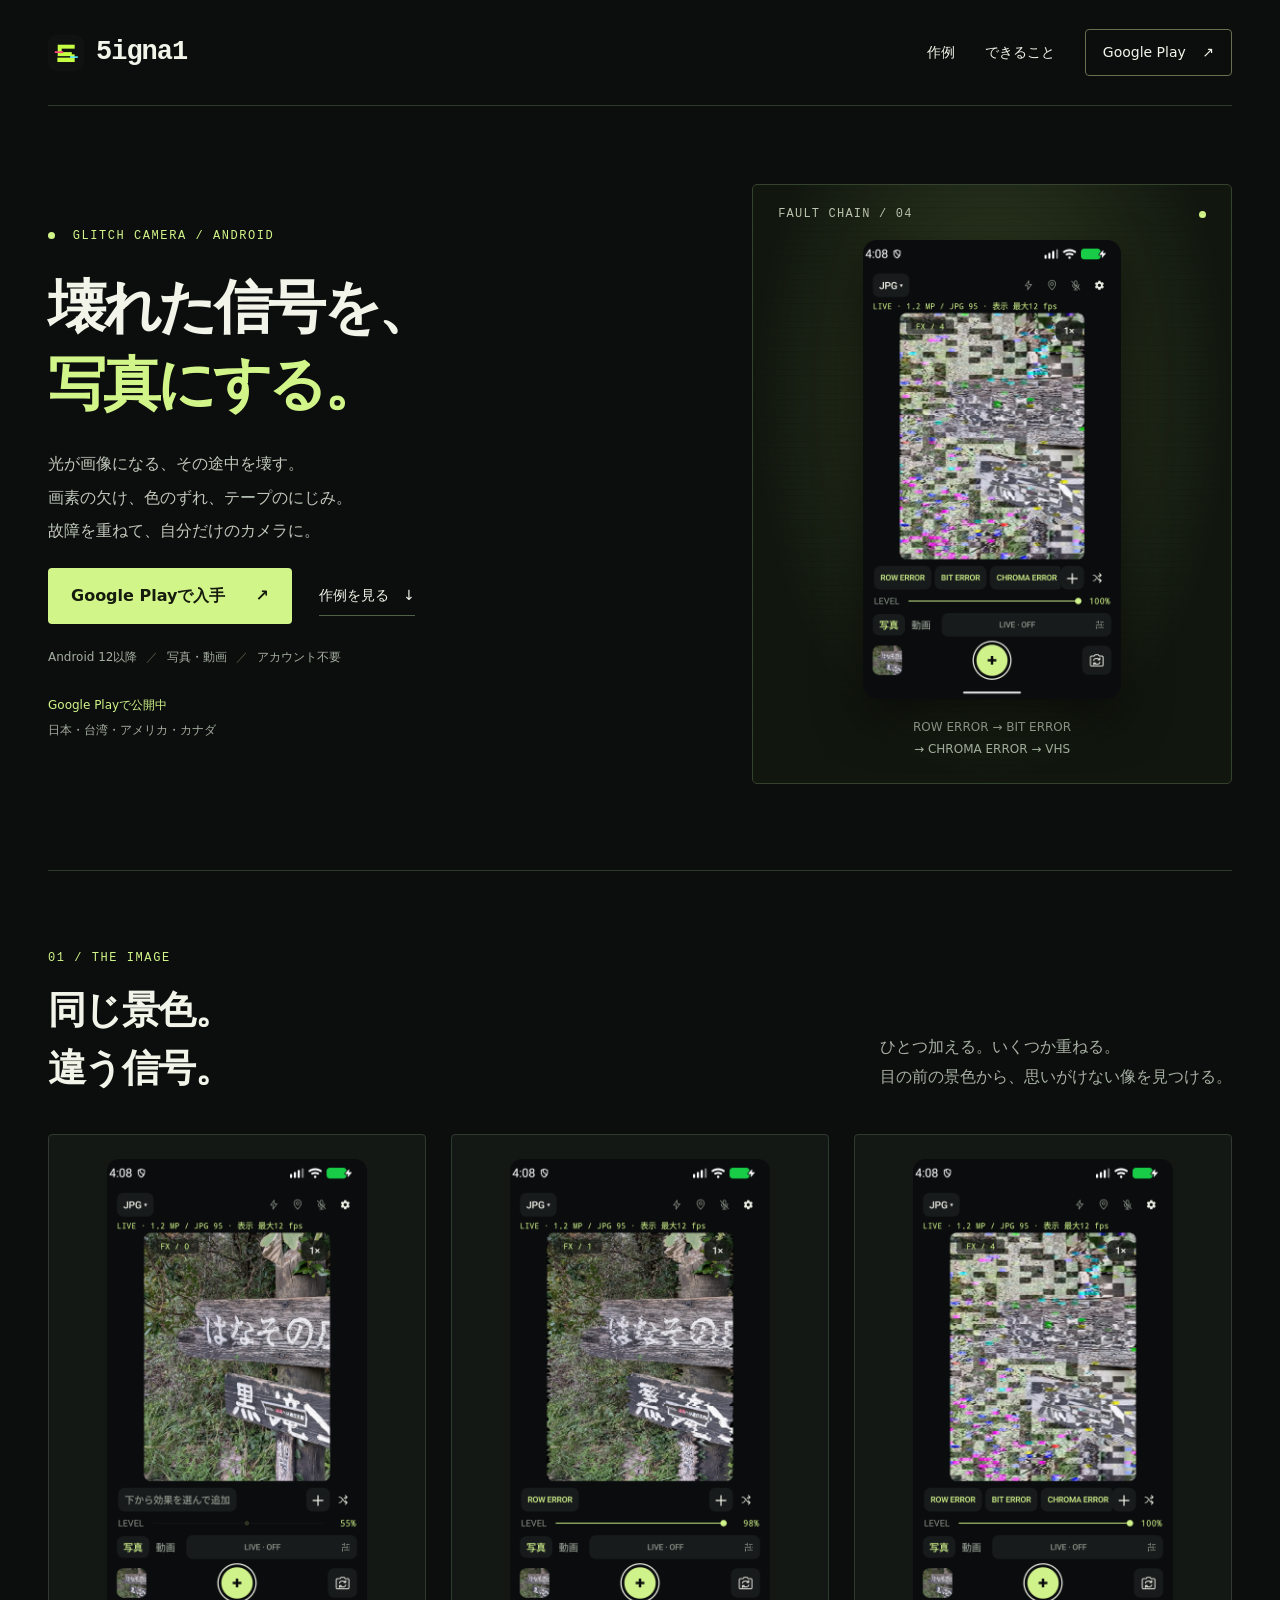
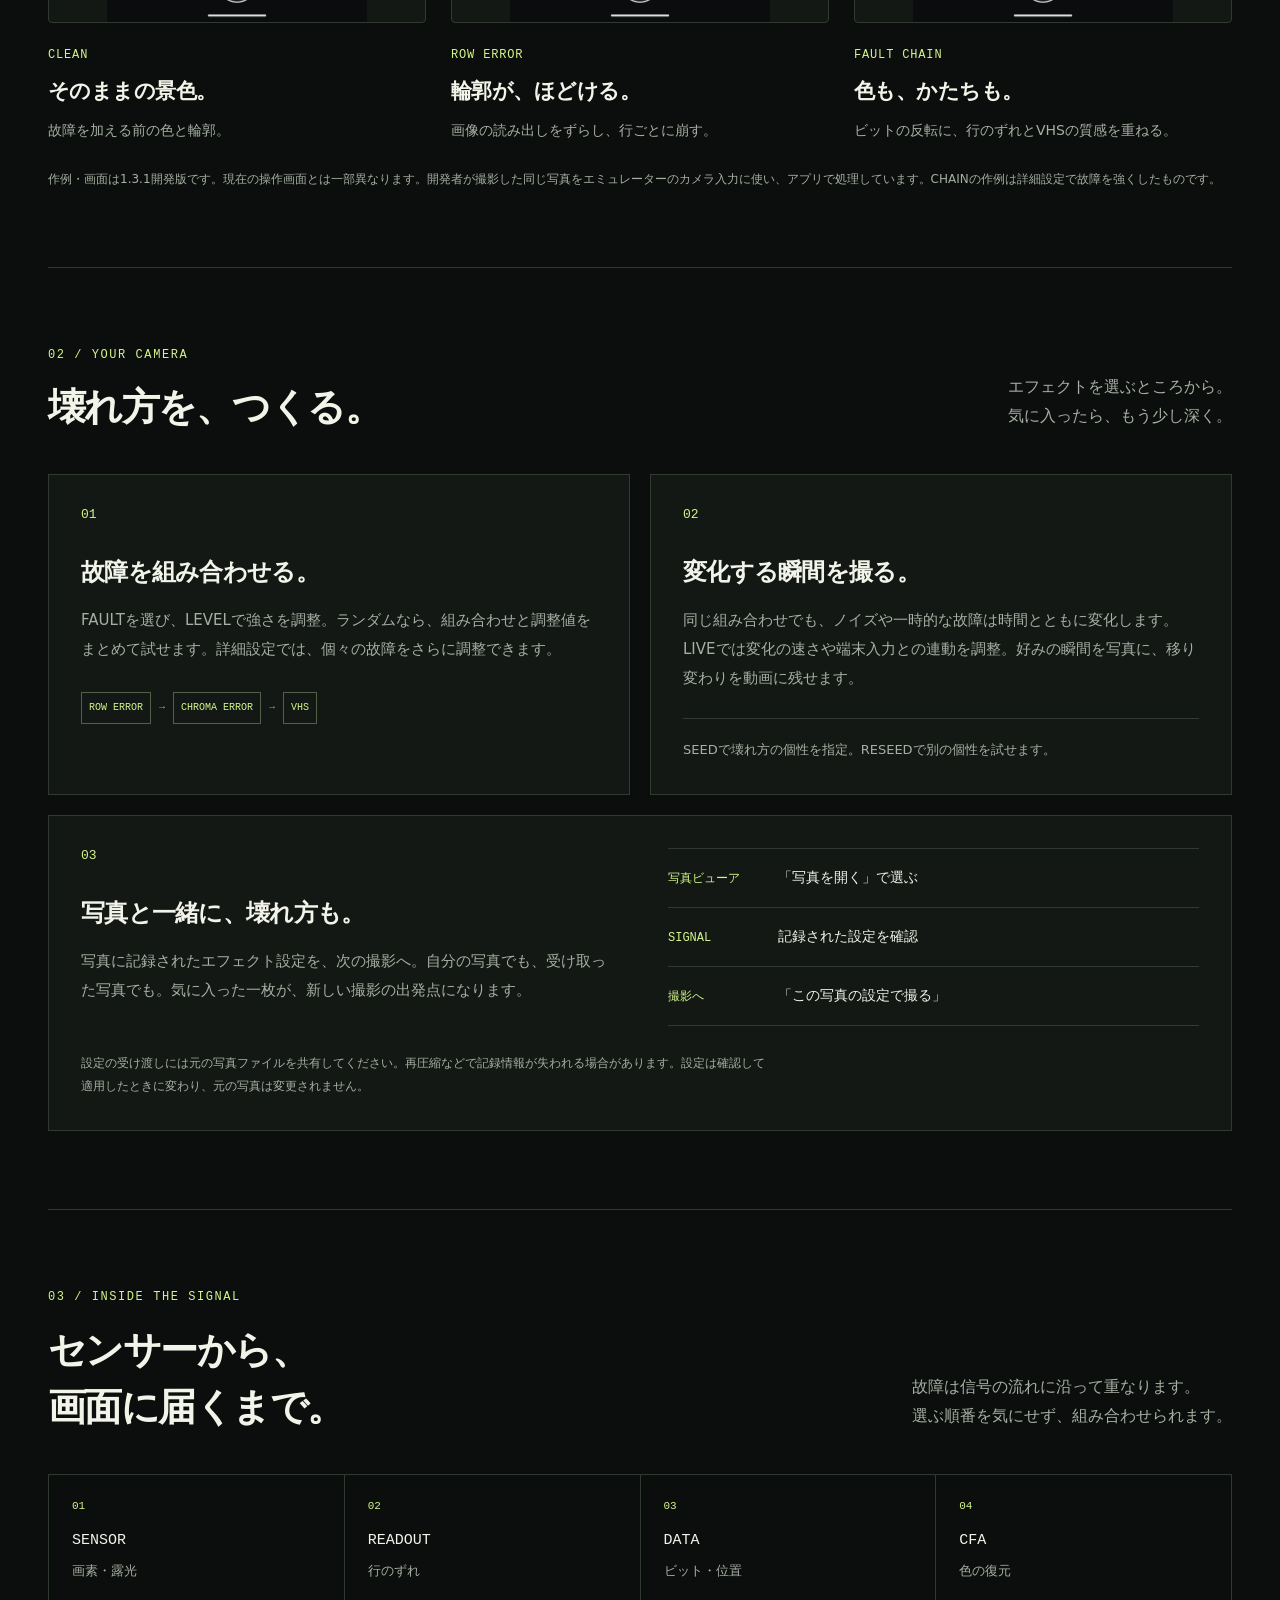
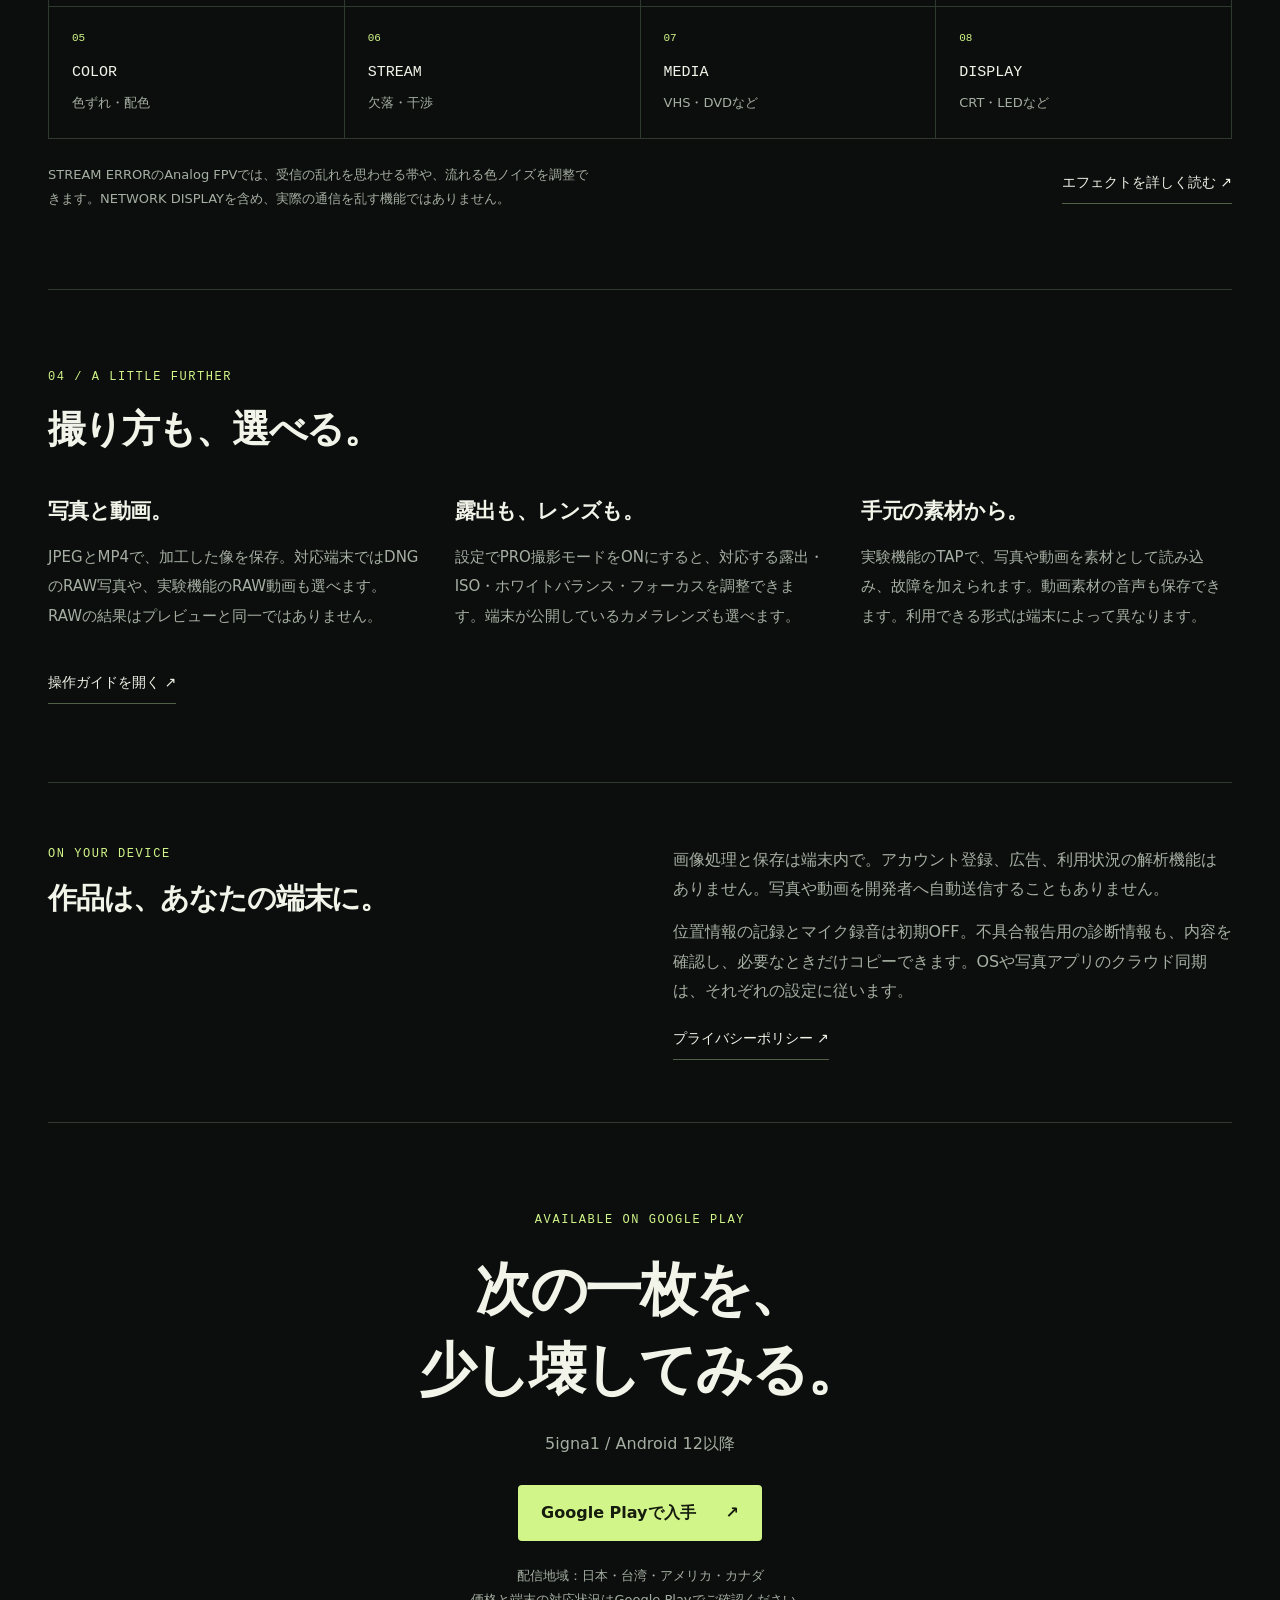
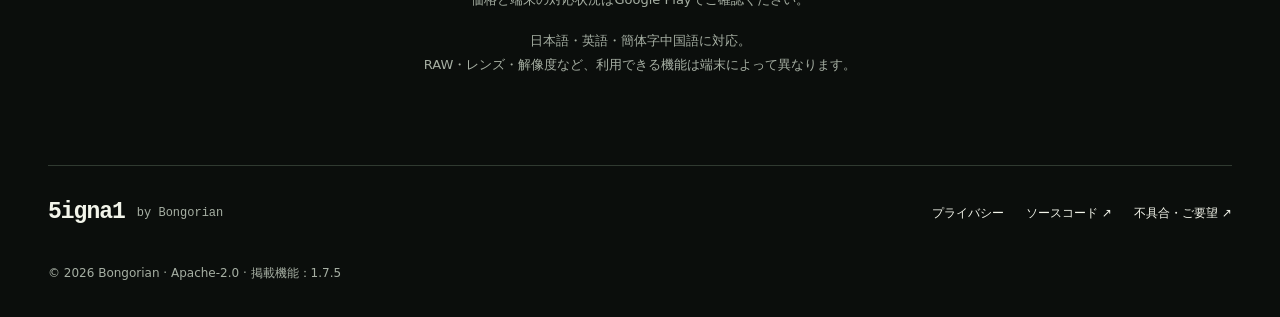
==== commit d48b6fcc: "Refresh website for public Google Play launch" ====
--- a/index.html
+++ b/index.html
@@ -1,32 +1,63 @@
 <!doctype html>
 <html lang="ja">
 <head>
-<meta charset="utf-8"><meta name="viewport" content="width=device-width, initial-scale=1">
-<title>5igna1 — グリッチカメラのテスター募集</title>
-<meta name="description" content="5igna1は、光が画像になる過程の故障を組み合わせ、一瞬の崩れを写すAndroidカメラ。TAP素材入力、TIME ECHO、MEDIA／DISPLAYのモデルで、時間とともに変わる表情。Google Playクローズドテスト参加者募集中。">
+<meta charset="utf-8">
+<meta name="viewport" content="width=device-width, initial-scale=1">
+<title>5igna1 — 壊れた信号を、写真にする。</title>
+<meta name="description" content="光が画像になる、その途中を壊す。故障を組み合わせ、一瞬のグリッチを写真と動画に残すAndroidカメラ、5igna1。Google Playで公開中。">
 <meta name="theme-color" content="#0b0e0c"><meta name="color-scheme" content="dark">
-<link rel="canonical" href="https://bongorian.github.io/5igna1-release/"><link rel="icon" href="assets/icon.png">
-<meta property="og:type" content="website"><meta property="og:locale" content="ja_JP"><meta property="og:title" content="5igna1 — グリッチカメラのテスター募集"><meta property="og:description" content="壊れた信号を、写真にする。FAULTを組み合わせ、一瞬の崩れを写すAndroidカメラ。クローズドテスト参加者募集中。"><meta property="og:url" content="https://bongorian.github.io/5igna1-release/">
+<link rel="canonical" href="https://bongorian.github.io/5igna1-release/">
+<link rel="icon" href="assets/icon.png">
+<meta property="og:type" content="website"><meta property="og:locale" content="ja_JP">
+<meta property="og:title" content="5igna1 — 壊れた信号を、写真にする。">
+<meta property="og:description" content="故障を選び、重ねて、自分だけのカメラを組み立てる。写真と動画のためのグリッチカメラ。Google Playで公開中。">
+<meta property="og:url" content="https://bongorian.github.io/5igna1-release/">
 <link rel="stylesheet" href="assets/site.css">
 </head>
 <body>
 <a class="skip" href="#main">本文へ移動</a>
-<header class="header wrap"><a class="brand" href="./" aria-label="5igna1 ホーム"><img src="assets/icon.png" width="36" height="36" alt=""><span>5igna1</span></a><nav aria-label="メインナビゲーション"><a href="#faults">FAULT</a><a href="privacy/">プライバシー</a><a class="nav-download" href="#join">テストに参加 <span aria-hidden="true">↗</span></a></nav></header>
+<header class="header wrap">
+<a class="brand" href="./" aria-label="5igna1 ホーム"><img src="assets/icon.png" width="36" height="36" alt=""><span>5igna1</span></a>
+<nav aria-label="メインナビゲーション"><a href="#look">作例</a><a href="#features">できること</a><a class="nav-download" href="https://play.google.com/store/apps/details?id=com.bongorian.signa1">Google Play <span aria-hidden="true">↗</span></a></nav>
+</header>
 <main id="main">
 <section class="hero wrap" aria-labelledby="headline">
-<div class="hero-copy"><p class="eyebrow"><span class="signal-dot" aria-hidden="true"></span> 5IGNA1 1.7.5 / ANDROID</p><h1 id="headline">壊れた信号を、<br><span>写真にする。</span></h1><p class="lead">光が画像になる、その途中を壊す。<br>FAULTを選び、重ねて、<br>自分だけの壊れたカメラを組み立てる。<br>壊れ方の個性を保ちながら、<br>その瞬間にしかない崩れを写します。</p><p class="recruit-intro">Google Play クローズドテスト参加者募集中</p><div class="hero-actions"><a class="button primary" href="#join">テストに参加する <span aria-hidden="true">↓</span></a><a class="text-link" href="#look">画面を見る <span aria-hidden="true">↓</span></a></div><p class="micro">Android 12+ <span>／</span> 写真・動画 <span>／</span> 端末内で処理</p></div>
-<figure class="hero-visual"><div class="capture-label"><span>5IGNA1 / VIEWFINDER</span><span>04 FAULTS / CHAIN</span></div><img class="hero-screen" src="assets/03-chain.png" width="1080" height="1920" alt="5igna1の撮影画面。木製の案内板の写真にROW ERROR、BIT ERROR、CHROMA ERROR、VHSを重ね、色と輪郭が激しく崩れている" fetchpriority="high"><figcaption><span>ROW ERROR → BIT ERROR</span><br><span>→ CHROMA ERROR → VHS</span></figcaption></figure>
+<div class="hero-copy">
+<p class="eyebrow"><span class="signal-dot" aria-hidden="true"></span> GLITCH CAMERA / ANDROID</p>
+<h1 id="headline">壊れた信号を、<br><span>写真にする。</span></h1>
+<p class="lead">光が画像になる、その途中を壊す。<br>画素の欠け、色のずれ、テープのにじみ。<br>故障を重ねて、自分だけのカメラに。</p>
+<div class="hero-actions"><a class="button primary" href="https://play.google.com/store/apps/details?id=com.bongorian.signa1">Google Playで入手 <span aria-hidden="true">↗</span></a><a class="text-link" href="#look">作例を見る <span aria-hidden="true">↓</span></a></div>
+<p class="micro">Android 12以降 <span>／</span> 写真・動画 <span>／</span> アカウント不要</p>
+<p class="release-label">Google Playで公開中 <span>日本・台湾・アメリカ・カナダ</span></p>
+</div>
+<figure class="hero-visual"><div class="capture-label"><span>FAULT CHAIN / 04</span><span class="signal-dot" aria-hidden="true"></span></div><img class="hero-screen" src="assets/03-chain.png" width="1080" height="1920" alt="ROW ERROR、BIT ERROR、CHROMA ERROR、VHSを重ね、木製の案内板の色と輪郭が崩れた5igna1の撮影画面" fetchpriority="high"><figcaption>ROW ERROR → BIT ERROR<br>→ CHROMA ERROR → VHS</figcaption></figure>
 </section>
-<section id="concept" class="concept wrap" aria-labelledby="concept-title"><div class="section-heading"><div><p class="eyebrow">ONE BROKEN SYSTEM</p><h2 id="concept-title">壊れ方に、個性を。<br>その瞬間に、偶然を。</h2></div><p>壊れ方を決める「個体」、連続する「揺らぎ」、<br>一時的な「事故」。3つを分けて設計しています。</p></div><div class="principles"><div><span class="shot-number">IDENTITY / 個体</span><h3>壊れ方のくせが、残る。</h3><p>故障が起きやすい位置や偏りを、カメラの個性として保ちます。SEEDを直接入力するか、RESEEDで別の個体へ。調整値と経路を保ち、適用するまで変更を試せます。</p></div><div><span class="shot-number">MOTION / 揺らぎ</span><h3>同じ個体が、揺らぎ続ける。</h3><p>読み出しのずれや露光のタイミングが、連続して変化します。FAULTごとの揺らぎが、同じ被写体に違う表情を生みます。</p></div><div><span class="shot-number">EVENT / 事故</span><h3>一瞬の事故が、割り込む。</h3><p>流れ続ける映像に、一時的な欠落や誤読が起こります。個体のくせや連続した揺らぎに、その時だけの崩れが加わります。</p></div></div></section><section id="faults" class="faults wrap" aria-labelledby="fault-title"><div class="section-heading"><div><p class="eyebrow">8 FAULT POINTS / MEDIA + DISPLAY</p><h2 id="fault-title">光が画像になる、<br>その途中へ。</h2></div><p>FAULTは、信号が画像になる8つの段階に対応。<br>選んだ順番にかかわらず、この流れに沿って重なります。</p></div><ol class="fault-list"><li><div class="fault-point"><span class="point-number">01</span><div><h3>SENSOR</h3><p>撮像素子</p></div></div><div class="fault-entries"><div class="fault-entry"><h4>PIXEL DAMAGE</h4><p>暗い点、明るい点、縦に連なる画素の故障。</p></div><div class="fault-entry"><h4>EXPOSURE</h4><p>露光の欠落や、タイミングのずれによる帯。</p></div></div></li><li><div class="fault-point"><span class="point-number">02</span><div><h3>READOUT</h3><p>読み出し</p></div></div><div class="fault-entries"><div class="fault-entry"><h4>ROW ERROR</h4><p>読み出す行のずれや欠落、帯状の崩れ。</p></div></div></li><li><div class="fault-point"><span class="point-number">03</span><div><h3>DATA</h3><p>データ</p></div></div><div class="fault-entries"><div class="fault-entry"><h4>BIT ERROR</h4><p>画素データのビットが反転し、局所的に色や明るさが崩れる。</p></div><div class="fault-entry"><h4>ADDRESS ERROR</h4><p>読み取る位置のずれや領域の誤読。</p></div></div></li><li><div class="fault-point"><span class="point-number">04</span><div><h3>CFA / RECONSTRUCTION</h3><p>色の復元</p></div></div><div class="fault-entries"><div class="fault-entry"><h4>CFA ERROR</h4><p>色フィルター配列の対応がずれ、色の復元が崩れる。</p></div><div class="fault-entry"><h4>DEMOSAIC ERROR</h4><p>誤った周辺画素から色を補い、輪郭や細部が崩れる。</p></div></div></li><li><div class="fault-point"><span class="point-number">05</span><div><h3>COLOR</h3><p>色</p></div></div><div class="fault-entries"><div class="fault-entry"><h4>CHROMA ERROR</h4><p>明るさと色の成分を分け、色だけをずらす。</p></div><div class="fault-entry"><h4>COLOR MAP</h4><p>色の割り当てや繰り返しを変え、別のパレットへ。</p></div></div></li><li><div class="fault-point"><span class="point-number">06</span><div><h3>CODEC / STREAM</h3><p>圧縮・ストリーム</p></div></div><div class="fault-entries"><div class="fault-entry"><h4>BLOCK ERROR</h4><p>ブロックごとに階調が欠けたり、画像が崩れたりする。</p></div><div class="fault-entry"><h4>STREAM ERROR</h4><p>画像の一部が欠け、同じフレームの別の部分に置き換わる。</p></div></div></li><li><div class="fault-point"><span class="point-number">07</span><div><h3>MEDIA</h3><p>記録媒体</p></div></div><div class="fault-entries"><div class="fault-entry"><h4>VHS</h4><p>テープのにじみ、トラッキングの乱れ、欠落やノイズ。解像度低下は任意で選べます。</p></div><div class="fault-entry"><h4>DVD</h4><p>復号画像のブロック破損と欠落。DVD相当への解像度低下も選べます。</p></div><div class="fault-entry"><h4>DIGITAL THRU</h4><p>この段では画像を変えず、そのまま次へ通します。</p></div><div class="fault-entry"><h4>ANALOG THRU</h4><p>Composite／Component相当の解像度と、反射・同期ずれ・接触不良・干渉。</p></div></div></li><li><div class="fault-point"><span class="point-number">08</span><div><h3>DISPLAY</h3><p>表示</p></div></div><div class="fault-entries"><div class="fault-entry"><h4>CRT</h4><p>走査線や蛍光体の質感に、色ずれや同期の乱れを加えます。</p></div><div class="fault-entry"><h4>DIGITAL THRU</h4><p>アナログMEDIAの後では、ピクセル保持または線形補間で拡大します。</p></div><div class="fault-entry"><h4>NETWORK DISPLAY</h4><p>輻輳による画面停止、パケット領域の欠落、解像度低下。実際の通信は行いません。</p></div><div class="fault-entry"><h4>LED DISPLAY</h4><p>素子の粗さ、モジュール故障、走査帯を表現します。素子間の黒線は入れません。</p></div></div></li></ol><div class="fault-notes"><p>CLEANはFAULTを適用しない状態です。LEVELを上げると、それぞれのFAULTに応じて故障の密度やずれ幅、事故の影響が変わります。ADVANCED MODEでは、内部の値を自動調整に任せるか、自分で固定するかを選べます。</p><p>実験機能を有効にすると、MOTION BLUR・THERMAL NOISE・SMEARも使えます。端末の状態に各FAULTが反応する強さも調整できます。実験機能とADVANCED MODEは、初期設定ではOFFです。</p><a class="text-link" href="https://github.com/Bongorian/5igna1-release/blob/main/docs/EFFECTS.ja.md">各FAULTの詳しい説明を読む ↗</a></div></section>
-<section id="look" class="look wrap" aria-labelledby="look-title"><div class="section-heading"><div><p class="eyebrow">ONE SCENE / THREE SIGNAL PATHS</p><h2 id="look-title">ひとつの景色に、<br>いくつもの壊れ方。</h2></div><p>同じ写真を、CLEAN・単独のFAULT・CHAINで比較。<br>組み合わせによる違いを、撮影画面で確かめられます。</p></div><div class="shots">
-<figure><div class="shot"><img src="assets/01-camera.png" width="1080" height="1920" loading="lazy" alt="FAULTを適用していないCLEANの撮影画面。草木に囲まれた木製の案内板"></div><figcaption><span class="shot-number">01 / CLEAN</span><h3>まずは、元の景色。</h3><p>FAULTをかける前の色と輪郭を確認する。</p></figcaption></figure>
-<figure><div class="shot"><img src="assets/02-row.png" width="1080" height="1920" loading="lazy" alt="ROW ERRORで木製の案内板の文字や輪郭が横にずれた撮影画面"></div><figcaption><span class="shot-number">02 / ROW ERROR</span><h3>読み出しを、ずらす。</h3><p>行のずれや欠落で、輪郭をほどく。</p></figcaption></figure>
-<figure><div class="shot"><img src="assets/03-chain.png" width="1080" height="1920" loading="lazy" alt="ROW ERRORにBIT ERROR、CHROMA ERROR、VHSを重ねた撮影画面"></div><figcaption><span class="shot-number">03 / CHAIN</span><h3>ビットを反転し、激しく崩す。</h3><p>BIT ERRORを軸に、行のずれ、色の崩れ、VHSの質感を重ねる。</p></figcaption></figure>
-</div><p class="image-note">作例は1.3.1開発版の撮影画面です。操作画面は現在の1.7.5と一部異なります。開発者が撮影した写真をエミュレーターのカメラ入力に使い、アプリで処理した結果を掲載しています。CHAINはLEVEL 100%に加え、ADVANCED MODEでBIT ERRORを強く設定しています。</p></section>
-<section id="recording" class="recording wrap" aria-labelledby="record-title"><div class="section-heading"><div><p class="eyebrow">TIME / INPUT / RECORDING</p><h2 id="record-title">変わり続ける像を、<br>選んだ形式で残す。</h2></div><a class="text-link" href="https://github.com/Bongorian/5igna1-release/blob/v1.7.5/docs/README.ja.md">1.7.5の操作ガイド ↗</a></div><div class="principles"><div><h3>時間を操作する。</h3><p>LIVEで変化の速さや端末入力との連動を調整できます。実験機能TIME ECHOは、一つの確率操作で過去の映像を不規則に割り込ませます。FAULTは現在の状態で処理します。</p></div><div><h3>TAPで、素材を流し込む。</h3><p>実験機能をONにすると、写真・動画と並ぶTAPタブが現れます。選んだ素材をREADOUT後、DATA前へ入力。通常は録画開始とともに現在位置から素材を再生し、録画終了で一時停止します。録画前の明示的な再生／停止は次回開始で優先し、録画中も手動操作できます。TAPでもシャッターは中央を維持します。Google Photosなどシステムの素材提供元から選択でき、読み込み時もチェーンを維持します。素材動画の末尾で録画を終了・保存します。素材音声を保持し、解像度連動音声ONで出力サイズに応じた品質へ変換、OFFで対応する圧縮音声をそのままコピーします。</p></div><div><h3>RAWでは、センサー側へ。</h3><p>対応端末では形式表示のタップでJPG／RAWを切り替えます。RAW動画は設定で切り替えを有効にするとMP4／RAW ZIPを選べます。</p><p>加工RAWでは基本6種類のFAULTに加え、有効にした実験機能のブレ・熱雑音・スミアを使えます。RAWはプレビューとは別に撮影するため、結果は画面と完全には一致しません。原本RAWとRAW動画のDNG連番は、FAULTをかけずに保存します。</p></div></div><p class="model-note">1.7.5のNetwork表示は、元のフレームを停止・間引き・低解像度化します。停止間隔・継続時間・発生確率を分け、配信fpsと解像度の実効値も確認できます。詳細編集は選択モデルに有効な項目を表示し、FAULTの時間・SEED規則を統一しました。古い設定も読み込めますが、以前の粒子や停止の系列とは異なる場合があります。<a href="https://github.com/Bongorian/5igna1-release/blob/v1.7.5/docs/TIME_MODEL.ja.md">時間モデルの説明 ↗</a></p><p class="model-note">通常の写真・動画カメラ起動と、アプリを明示した外部JPEG／MP4撮影依頼に対応しました。結果は確認・撮り直し・キャンセルでき、採用した新規撮影だけを依頼元へ返します。Android側の制限により、すべてのアプリで標準カメラを置き換えられるわけではありません。<a href="https://github.com/Bongorian/5igna1-release/blob/v1.7.5/docs/CAMERA_INTEGRATION.ja.md">カメラ連携の範囲 ↗</a></p><p class="model-note">保存した写真と動画のシグナルチェーンを確認し、記録されたLEVEL・SEED・詳細パラメータを現在の設定として使えます。長いチェーン名はボタン内でループ表示します。動画は録画開始時の設定を保存し、自動分割した各ファイルも同じ初期値を保持します。途中の設定変更は記録しません。原本と撮影形式・解像度は維持し、LIVEの時間進行や端末入力は復元しません。</p><p class="model-note">右下のカメラアイコンで前面／背面を切り替え、焦点距離のボタンから対応レンズを直接選べます。デジタルズームは使わず、本来の画角で撮影します。解像度とRAW対応は選択したセンサーに従います。</p><p class="model-note">設定 → モード → PRO撮影モードで、対応する露出・ISO・WB・フォーカス・レンズの調整を有効にできます。値はレンズごとに保持し、PROをOFFにすると自動制御に戻ります。FAULTやLIGHT／ADVANCEDとは独立したカメラ操作です。</p><p class="model-note">撮影状態はプレビューの上に表示し、横画面では操作欄を折り畳めます。折り畳み中もシャッターの大きさと録画時間を維持します。チェーンは選択数と適用数を区別し、スライダーアイコンから説明と調整を開きます。TAPは実験機能をONにすると表示されます。</p><p class="model-note">GPUの種類・短い実測・表示サイズから推奨解像度とプレビューfpsを選びます。低RAM区分の新規設定はLIGHTで開始し、保存済みの設定は保持します。LIGHTはプレビュー処理を表示サイズへ縮小し、写真は選択した保存サイズで処理します。細部はプレビューと異なる場合があります。RGB録画は元の解像度を維持します。撮影モードを中央、保存形式を外側へ配置しました。</p><p class="model-note">JPEGは処理済みの信号を保存し、ADVANCED ONでは表示フレームを確保します。MP4も同じ処理画像を記録します。FAULTはカメラまたは選択素材をもとに故障を表現する処理です。被写体をAIで生成・補完することはありません。RGB画像でのCFA／DEMOSAICは色の復元過程を近似し、BLOCKとSTREAMのDigital streamは復号後の画像上で崩れを再現します。</p></section>
-<section class="private wrap" aria-labelledby="private-title"><div><p class="eyebrow">ON YOUR DEVICE</p><h2 id="private-title">作品は、あなたの端末に。</h2></div><div><p>画像処理と保存は、端末内で完結します。アプリの利用にアカウント登録は不要で、広告や利用状況の解析機能もありません。写真や動画を開発者へ自動送信することはありません。</p><p>撮影画面を離れるか画面をロックすると録画を終了・保存し、プレビューと素材再生も停止します。戻っても録画は自動再開しません。位置情報の記録とマイク録音は初期OFFです。TAP動画の素材音声はマイク権限なしで保持します。OSや写真アプリによるクラウド同期は、それぞれの設定に従います。</p><a class="text-link" href="privacy/">プライバシーポリシーを読む <span aria-hidden="true">↗</span></a></div></section>
-<div class="wrap"><p class="model-note">撮影画面の左下から写真ビューアを開き、「写真を開く」で受け取った写真を選べます。写真のSIGNALから効果の設定を確認し、「この写真の設定で撮る」で撮影に使えます。写真を開くだけでは設定や原本は変わりません。設定を受け渡すには元の写真ファイルを共有してください。</p><p class="model-note">1.7.5では写真ビューアと操作ガイドを整理しました。ランダムな組み合わせの試し方、LIVEによる時間の操作、写真の閲覧を12ステップで案内します。動画モードの確認振動はOFFです。不具合報告では診断情報を確認し、必要な場合だけコピーできます。</p><p class="model-note">1.7.3ではSTREAM ERRORにAnalog FPVモデルを統合しました。受信品質・干渉・帯・色・色ノイズの大きさ・同期を調整でき、大きな色ノイズが滑らかに流れます。JPEG・通常動画・プレビューに適用し、RAWは変更しません。従来のDigital streamも選べます。</p><p class="model-note">Google Play版では設定を開くと更新状況を確認し、更新がある場合はPlayストアへの案内を表示します。追加の権限は不要です。確認できない場合はその旨を表示します。GitHub／F-Droid版にはこの確認機能を含めません。PRO調整画面の閉じるボタンの重なり、保存画像ビューアの閉じる・外部アプリ・左右移動アイコンも修正しました。</p></div>
-<section id="join" class="download wrap" aria-labelledby="join-title"><p class="eyebrow">JOIN THE CLOSED TEST</p><h2 id="join-title">あなたの端末で、<br>試してみませんか。</h2><p>さまざまなAndroid端末で、FAULTの表情や操作性、保存機能を確かめるテストです。</p><div class="test-details"><div><h3>試してほしいこと</h3><p>縦横の画面切り替え、保存形式のタップ切り替え、操作ガイドを試す。SEED／RESEEDやMEDIA／DISPLAYを調整し、写真や動画の保存結果も確かめる。</p></div><div><h3>教えてほしいこと</h3><p>気に入った壊れ方、調整のわかりやすさ、保存や動作で気になった点。</p></div><div><h3>必要なもの</h3><p>Android 12以降のカメラ搭載端末。<br>RAWなどの対応機能は端末により異なります。</p></div></div><a class="button primary" href="https://docs.google.com/forms/d/e/1FAIpQLSe3DG5H0_nYEP9pk1v1bQU3BytAQWtgAYScoBTCsI9YMPtdsA/viewform">テスト参加を申し込む <span aria-hidden="true">↗</span></a><p class="download-help">Googleフォームで、Google Playに使用するメールアドレスをご登録ください。<br>お申し込み後、参加条件とテスト開始までの手順をご案内します。</p><p class="distribution-note">テスト版はGoogle Playで配信します。参加登録とご案内後に利用できます。配信中の版は審査・公開状況により、このページで紹介する1.7.5と異なる場合があります。</p></section>
+<section id="look" class="look wrap" aria-labelledby="look-title">
+<div class="section-heading"><div><p class="eyebrow">01 / THE IMAGE</p><h2 id="look-title">同じ景色。<br>違う信号。</h2></div><p>ひとつ加える。いくつか重ねる。<br>目の前の景色から、思いがけない像を見つける。</p></div>
+<div class="shots">
+<figure><div class="shot"><img src="assets/01-camera.png" width="1080" height="1920" loading="lazy" alt="CLEANの撮影画面。草木に囲まれた木製の案内板"></div><figcaption><span class="shot-number">CLEAN</span><h3>そのままの景色。</h3><p>故障を加える前の色と輪郭。</p></figcaption></figure>
+<figure><div class="shot"><img src="assets/02-row.png" width="1080" height="1920" loading="lazy" alt="ROW ERRORで案内板の文字と輪郭が横方向にずれた撮影画面"></div><figcaption><span class="shot-number">ROW ERROR</span><h3>輪郭が、ほどける。</h3><p>画像の読み出しをずらし、行ごとに崩す。</p></figcaption></figure>
+<figure><div class="shot"><img src="assets/03-chain.png" width="1080" height="1920" loading="lazy" alt="4種類の故障を重ね、案内板に強い色の乱れとノイズが現れた撮影画面"></div><figcaption><span class="shot-number">FAULT CHAIN</span><h3>色も、かたちも。</h3><p>ビットの反転に、行のずれとVHSの質感を重ねる。</p></figcaption></figure>
+</div>
+<p class="image-note">作例・画面は1.3.1開発版です。現在の操作画面とは一部異なります。開発者が撮影した同じ写真をエミュレーターのカメラ入力に使い、アプリで処理しています。CHAINの作例は詳細設定で故障を強くしたものです。</p>
+</section>
+<section id="features" class="features wrap" aria-labelledby="features-title">
+<div class="section-heading"><div><p class="eyebrow">02 / YOUR CAMERA</p><h2 id="features-title">壊れ方を、つくる。</h2></div><p>エフェクトを選ぶところから。<br>気に入ったら、もう少し深く。</p></div>
+<div class="feature-grid">
+<article class="feature"><span class="feature-index">01</span><h3>故障を組み合わせる。</h3><p>FAULTを選び、LEVELで強さを調整。ランダムなら、組み合わせと調整値をまとめて試せます。詳細設定では、個々の故障をさらに調整できます。</p><div class="chain-demo" aria-label="組み合わせの例"><span>ROW ERROR</span><b aria-hidden="true">→</b><span>CHROMA ERROR</span><b aria-hidden="true">→</b><span>VHS</span></div></article>
+<article class="feature"><span class="feature-index">02</span><h3>変化する瞬間を撮る。</h3><p>同じ組み合わせでも、ノイズや一時的な故障は時間とともに変化します。LIVEでは変化の速さや端末入力との連動を調整。好みの瞬間を写真に、移り変わりを動画に残せます。</p><p class="feature-detail">SEEDで壊れ方の個性を指定。RESEEDで別の個性を試せます。</p></article>
+<article class="feature feature-wide"><div><span class="feature-index">03</span><h3>写真と一緒に、壊れ方も。</h3><p>写真に記録されたエフェクト設定を、次の撮影へ。自分の写真でも、受け取った写真でも。気に入った一枚が、新しい撮影の出発点になります。</p></div><ol class="reuse-steps"><li><span>写真ビューア</span>「写真を開く」で選ぶ</li><li><span>SIGNAL</span>記録された設定を確認</li><li><span>撮影へ</span>「この写真の設定で撮る」</li></ol><p class="feature-footnote">設定の受け渡しには元の写真ファイルを共有してください。再圧縮などで記録情報が失われる場合があります。設定は確認して適用したときに変わり、元の写真は変更されません。</p></article>
+</div>
+</section>
+<section class="signal wrap" aria-labelledby="signal-title">
+<div class="section-heading"><div><p class="eyebrow">03 / INSIDE THE SIGNAL</p><h2 id="signal-title">センサーから、<br>画面に届くまで。</h2></div><p>故障は信号の流れに沿って重なります。<br>選ぶ順番を気にせず、組み合わせられます。</p></div>
+<ol class="signal-path"><li><span>01</span>SENSOR<small>画素・露光</small></li><li><span>02</span>READOUT<small>行のずれ</small></li><li><span>03</span>DATA<small>ビット・位置</small></li><li><span>04</span>CFA<small>色の復元</small></li><li><span>05</span>COLOR<small>色ずれ・配色</small></li><li><span>06</span>STREAM<small>欠落・干渉</small></li><li><span>07</span>MEDIA<small>VHS・DVDなど</small></li><li><span>08</span>DISPLAY<small>CRT・LEDなど</small></li></ol>
+<div class="signal-bottom"><p>STREAM ERRORのAnalog FPVでは、受信の乱れを思わせる帯や、流れる色ノイズを調整できます。NETWORK DISPLAYを含め、実際の通信を乱す機能ではありません。</p><a class="text-link" href="https://github.com/Bongorian/5igna1-release/blob/v1.7.5/docs/EFFECTS.ja.md">エフェクトを詳しく読む ↗</a></div>
+</section>
+<section class="more wrap" aria-labelledby="more-title"><div class="section-heading"><div><p class="eyebrow">04 / A LITTLE FURTHER</p><h2 id="more-title">撮り方も、選べる。</h2></div></div><div class="principles"><article><h3>写真と動画。</h3><p>JPEGとMP4で、加工した像を保存。対応端末ではDNGのRAW写真や、実験機能のRAW動画も選べます。RAWの結果はプレビューと同一ではありません。</p></article><article><h3>露出も、レンズも。</h3><p>設定でPRO撮影モードをONにすると、対応する露出・ISO・ホワイトバランス・フォーカスを調整できます。端末が公開しているカメラレンズも選べます。</p></article><article><h3>手元の素材から。</h3><p>実験機能のTAPで、写真や動画を素材として読み込み、故障を加えられます。動画素材の音声も保存できます。利用できる形式は端末によって異なります。</p></article></div><a class="text-link guide-link" href="https://github.com/Bongorian/5igna1-release/blob/v1.7.5/docs/README.ja.md">操作ガイドを開く ↗</a></section>
+<section class="private wrap" aria-labelledby="private-title"><div><p class="eyebrow">ON YOUR DEVICE</p><h2 id="private-title">作品は、あなたの端末に。</h2></div><div><p>画像処理と保存は端末内で。アカウント登録、広告、利用状況の解析機能はありません。写真や動画を開発者へ自動送信することもありません。</p><p>位置情報の記録とマイク録音は初期OFF。不具合報告用の診断情報も、内容を確認し、必要なときだけコピーできます。OSや写真アプリのクラウド同期は、それぞれの設定に従います。</p><a class="text-link" href="privacy/">プライバシーポリシー ↗</a></div></section>
+<section id="download" class="download wrap" aria-labelledby="download-title"><p class="eyebrow">AVAILABLE ON GOOGLE PLAY</p><h2 id="download-title">次の一枚を、<br>少し壊してみる。</h2><p>5igna1 / Android 12以降</p><a class="button primary" href="https://play.google.com/store/apps/details?id=com.bongorian.signa1">Google Playで入手 <span aria-hidden="true">↗</span></a><p class="download-help">配信地域：日本・台湾・アメリカ・カナダ<br>価格と端末の対応状況はGoogle Playでご確認ください。</p><p class="distribution-note">日本語・英語・簡体字中国語に対応。<br>RAW・レンズ・解像度など、利用できる機能は端末によって異なります。</p></section>
 </main>
-<footer class="footer wrap"><a class="brand" href="./">5igna1<span class="by">by Bongorian</span></a><nav aria-label="フッターナビゲーション"><a href="privacy/">プライバシーポリシー</a><a href="https://github.com/Bongorian/5igna1-release">ソースコード ↗</a><a href="https://github.com/Bongorian/5igna1-release/issues">不具合・ご要望 ↗</a></nav><p>© 2026 Bongorian · <a href="https://github.com/Bongorian/5igna1-release/blob/main/LICENSE">Apache-2.0</a></p></footer>
-</body></html>
+<footer class="footer wrap"><a class="brand" href="./">5igna1<span class="by">by Bongorian</span></a><nav aria-label="フッターナビゲーション"><a href="privacy/">プライバシー</a><a href="https://github.com/Bongorian/5igna1-release">ソースコード ↗</a><a href="https://github.com/Bongorian/5igna1-release/issues">不具合・ご要望 ↗</a></nav><p>© 2026 Bongorian · Apache-2.0 · 掲載機能：1.7.5</p></footer>
+</body>
+</html>
--- a/assets/site.css
+++ b/assets/site.css
@@ -7,3 +7,9 @@
 
 .recruit-intro{font-size:14px;font-weight:600;color:var(--accent);margin-top:24px}.hero .hero-actions{margin-top:20px}.test-details{display:grid;grid-template-columns:repeat(3,minmax(0,1fr));gap:28px;text-align:left;margin:38px 0 10px}.test-details>div{border-top:1px solid var(--line);padding-top:20px}.test-details h3{font-size:18px;margin-bottom:10px}.test-details p{font-size:14px;color:var(--muted)}@media(max-width:700px){.test-details{grid-template-columns:1fr;gap:23px}.test-details p{font-size:16px}.recruit-intro{font-size:13px}}
 .concept,.faults,.recording{padding-block:65px;border-top:1px solid var(--line)}.principles{display:grid;grid-template-columns:repeat(3,minmax(0,1fr));gap:34px}.principles h3{font-size:20px;line-height:1.6;letter-spacing:-.025em}.principles p{font-size:16px;color:var(--muted);margin-top:15px}.principles .shot-number{margin-top:0;margin-bottom:17px}.fault-list{list-style:none;margin:0;padding:0}.fault-list>li{display:grid;grid-template-columns:.9fr 1.6fr;gap:25px;padding-block:25px;border-top:1px solid var(--line)}.fault-point{display:flex;gap:24px;align-items:baseline}.point-number{font:12px var(--mono);color:var(--accent)}.fault-point h3{font:500 15px/1.6 var(--mono);letter-spacing:.02em}.fault-point p{font-size:14px;color:var(--muted);margin-top:2px}.fault-entries{display:grid;grid-template-columns:1fr 1fr;gap:26px}.fault-entry h4{font:600 14px/1.6 var(--mono);color:var(--accent);margin:0 0 7px}.fault-entry p{font-size:14px;color:#bcc6b6;margin:0;line-height:1.8}.fault-notes{border-top:1px solid var(--line);padding-top:22px;font-size:14px;color:var(--muted);display:grid;gap:12px}.fault-notes a{justify-self:start}.model-note{margin-top:35px;padding-top:25px;border-top:1px solid var(--line);font-size:14px;color:var(--muted)}.image-note a{text-decoration:underline;text-underline-offset:3px}@media(max-width:700px){.concept,.faults,.recording{padding-block:45px}.principles{grid-template-columns:1fr;gap:30px}.principles p{margin-top:9px}.fault-list>li{grid-template-columns:1fr;gap:18px}.fault-point{gap:16px}.fault-entries{padding-left:33px;gap:20px;grid-template-columns:1fr}.fault-entry p{font-size:15px}.fault-entries h4{font-size:14px}.fault-notes{font-size:14px}.principles .shot-number{margin-bottom:8px}}
+
+/* Public release landing, 2026-10-03. Policy styles above remain shared. */
+.hero{padding-block:78px 86px}.hero h1{font-size:clamp(38px,4.5vw,66px);line-height:1.35}.hero-visual{background:radial-gradient(ellipse at 50% 35%,#344023 0,transparent 70%),#11170f;border-color:#35422d;padding-block:20px 23px}.hero-visual:before{content:"";position:absolute;inset:0;pointer-events:none;background:repeating-linear-gradient(0deg,transparent 0 5px,#00000010 5px 6px)}.hero-screen{position:relative}.capture-label{align-items:center}.capture-label .signal-dot{margin:0}.release-label{margin-top:26px;font-size:12px;color:var(--accent)}.release-label span{display:block;color:var(--muted);margin-top:3px}.look,.features,.signal,.more{border-top:1px solid var(--line);padding-block:78px}.shot{height:auto;padding:24px 30px 0}.shot img{width:100%;max-width:260px}.shots h3{font-size:21px}.feature-grid{display:grid;grid-template-columns:1fr 1fr;gap:20px}.feature{background:var(--surface);border:1px solid var(--line);padding:32px;min-width:0}.feature-index{display:block;font:13px var(--mono);color:var(--accent);margin-bottom:32px}.feature h3,.principles h3{font-size:24px;letter-spacing:-.03em;line-height:1.5;margin-bottom:16px}.feature p,.principles p{color:var(--muted);font-size:15px;line-height:1.95}.feature .feature-detail{font-size:13px;margin-top:24px;border-top:1px solid var(--line);padding-top:18px}.chain-demo{display:flex;flex-wrap:wrap;align-items:center;gap:8px;margin-top:28px;font:10px/1.6 var(--mono)}.chain-demo span{border:1px solid #526047;padding:7px;color:var(--accent)}.chain-demo b{font-weight:400;color:var(--muted)}.feature-wide{grid-column:1/-1;display:grid;grid-template-columns:1fr 1fr;gap:26px 56px}.reuse-steps{list-style:none;margin:0;padding:0;display:flex;flex-direction:column;justify-content:center}.reuse-steps li{border-bottom:1px solid var(--line);padding:16px 0;font-size:14px}.reuse-steps li:first-child{border-top:1px solid var(--line)}.reuse-steps span{display:inline-block;min-width:110px;color:var(--accent);font:12px var(--mono)}.feature .feature-footnote{grid-column:1/-1;font-size:12px;max-width:90ch}.signal-path{list-style:none;display:grid;grid-template-columns:repeat(4,1fr);margin:0;padding:0;border-top:1px solid var(--line);border-left:1px solid var(--line)}.signal-path li{border-right:1px solid var(--line);border-bottom:1px solid var(--line);padding:23px;font:15px/1.6 var(--mono)}.signal-path span{display:block;font-size:11px;color:var(--accent);margin-bottom:14px}.signal-path small{display:block;font:13px/1.8 system-ui,sans-serif;color:var(--muted);margin-top:6px}.signal-bottom{display:flex;gap:40px;justify-content:space-between;align-items:start;margin-top:24px}.signal-bottom p{max-width:66ch;font-size:13px;color:var(--muted)}.signal-bottom a{white-space:nowrap}.more .principles{gap:36px}.more .principles h3{font-size:21px}.guide-link{margin-top:32px}.private{padding-block:62px}.download{padding-block:88px}.download h2{font-size:clamp(34px,4.5vw,57px)}
+@media(max-width:1000px){.feature{padding:25px}.feature-wide{gap:24px}.reuse-steps span{display:block;margin-bottom:7px}.shot{padding:18px 20px 0}.hero{gap:35px}.hero h1{font-size:43px}.signal-bottom{flex-direction:column;gap:16px}}
+@media(max-width:700px){.header nav>a:nth-child(2){display:none}.header nav>a:first-child{display:block}.hero{padding-block:42px 48px}.hero h1{font-size:clamp(34px,9vw,56px)}.hero-visual{max-width:440px;width:100%;margin-inline:auto}.hero-screen{width:min(64%,258px)}.look,.features,.signal,.more{padding-block:48px}.feature-grid,.feature-wide{grid-template-columns:1fr}.feature-wide{grid-column:auto}.feature{padding:24px}.feature-index{margin-bottom:22px}.feature h3{font-size:23px}.feature .feature-footnote{grid-column:auto}.reuse-steps span{display:inline-block;min-width:100px;margin:0}.signal-path{grid-template-columns:repeat(2,1fr)}.signal-path li{padding:20px}.more .principles{gap:30px}.shot{padding:24px 24px 0;max-height:460px}.shot img{max-width:260px}.private{padding-block:44px}.download{padding-block:55px}.release-label{margin-top:24px}.image-note{font-size:12px}}
+@media(prefers-reduced-motion:reduce){html{scroll-behavior:auto}.button{transition:none}.primary:hover{transform:none}}
